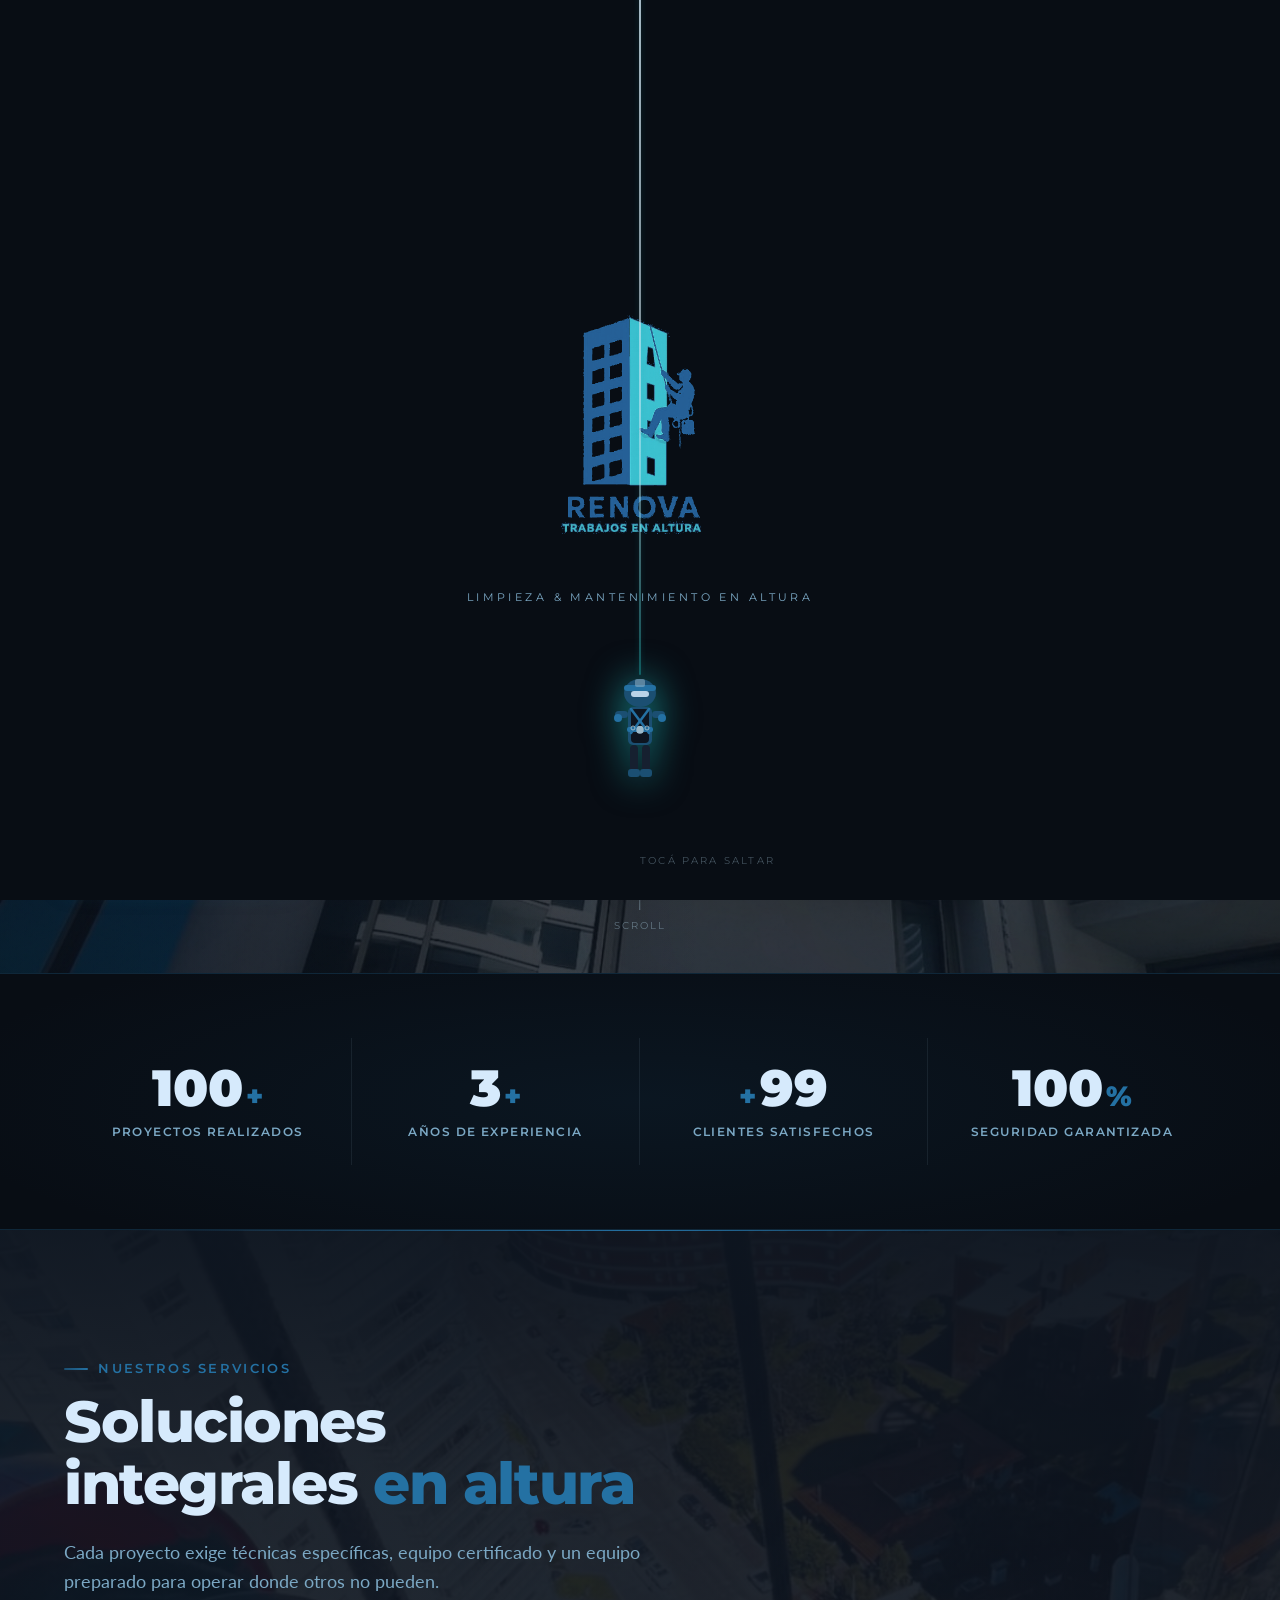
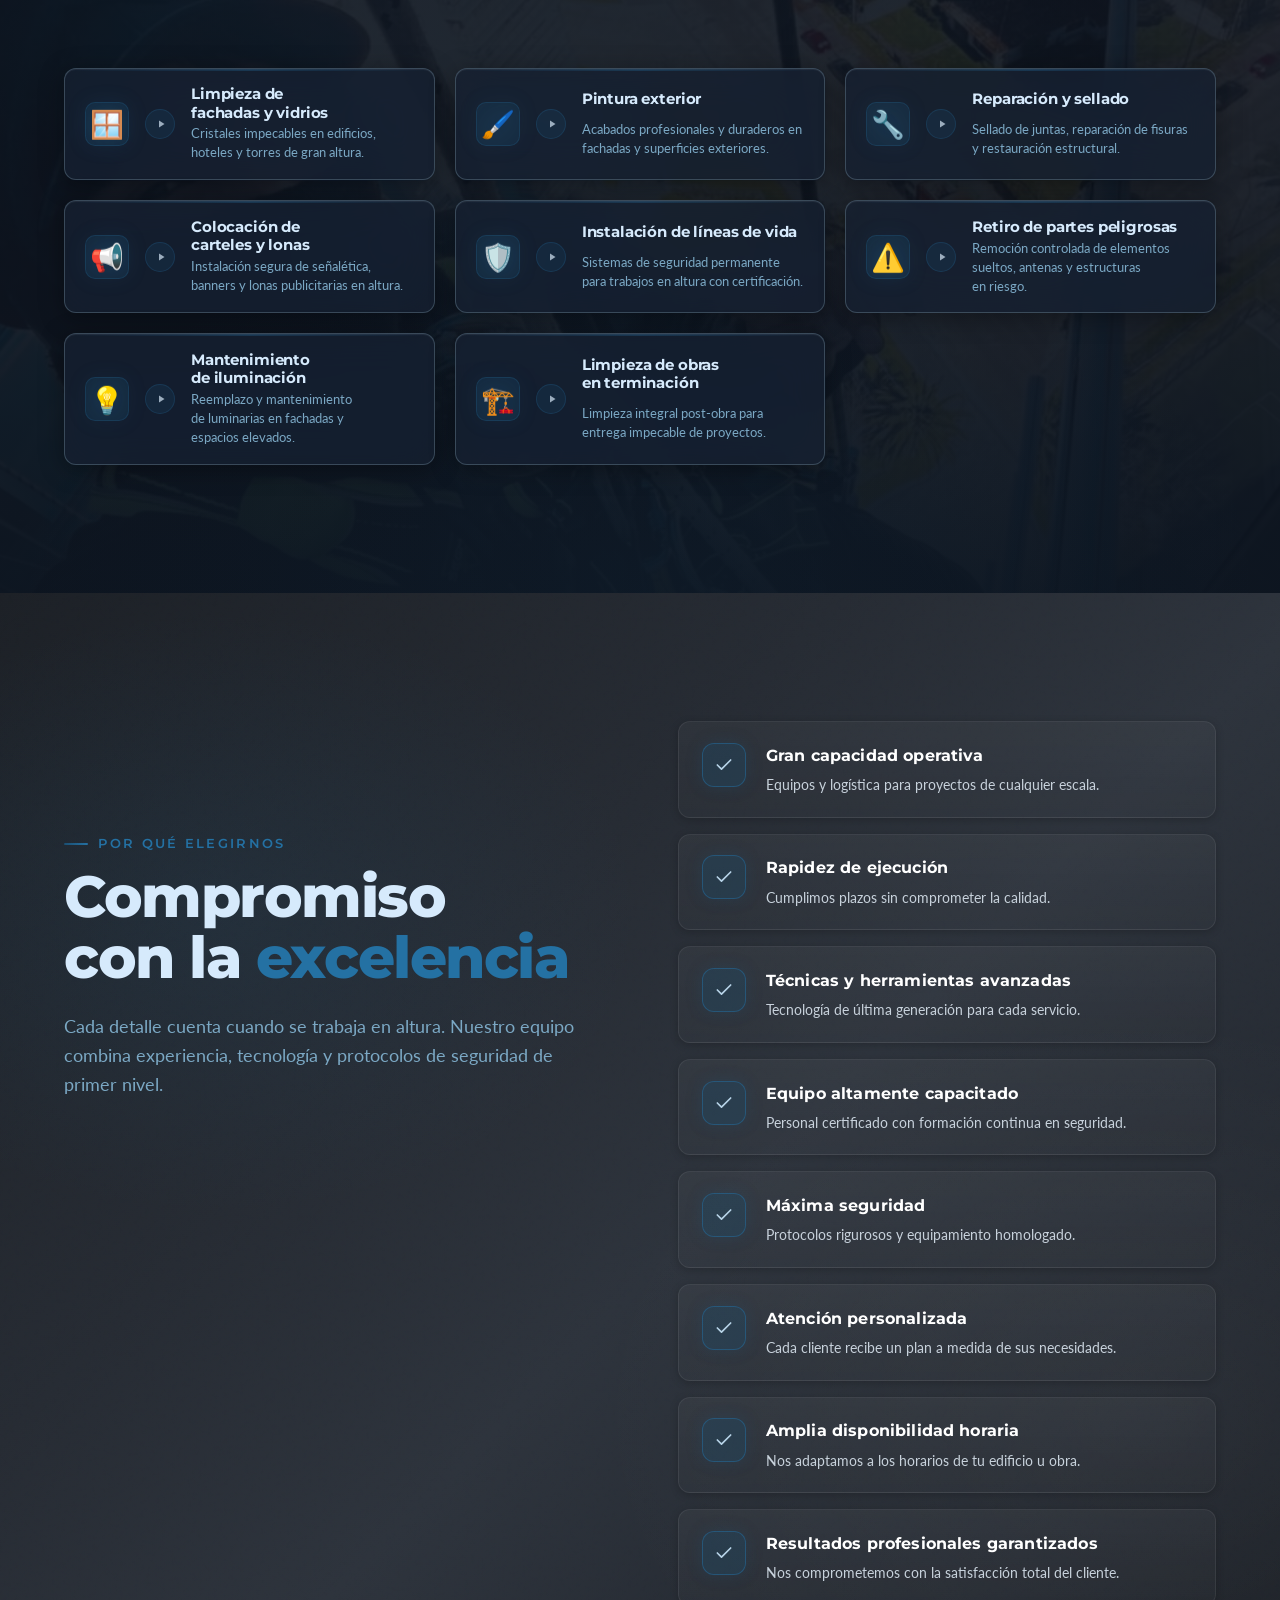
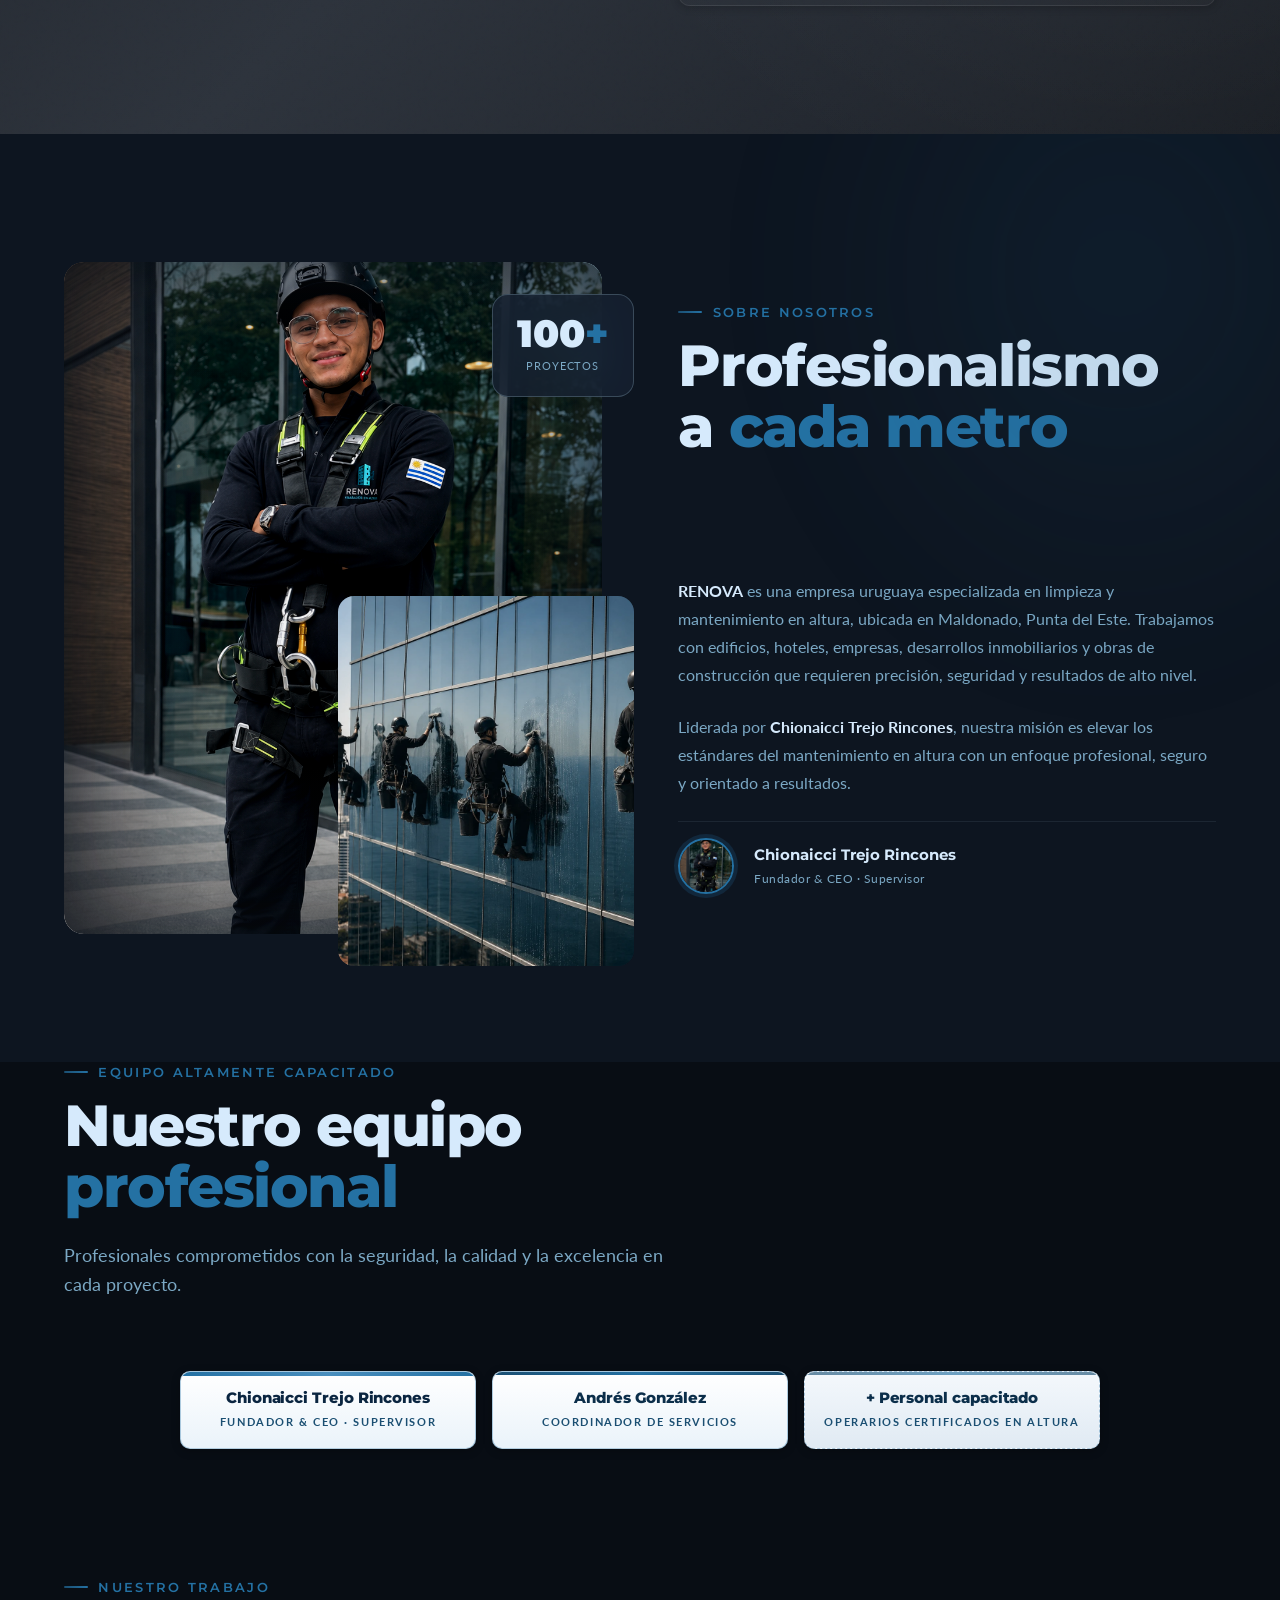
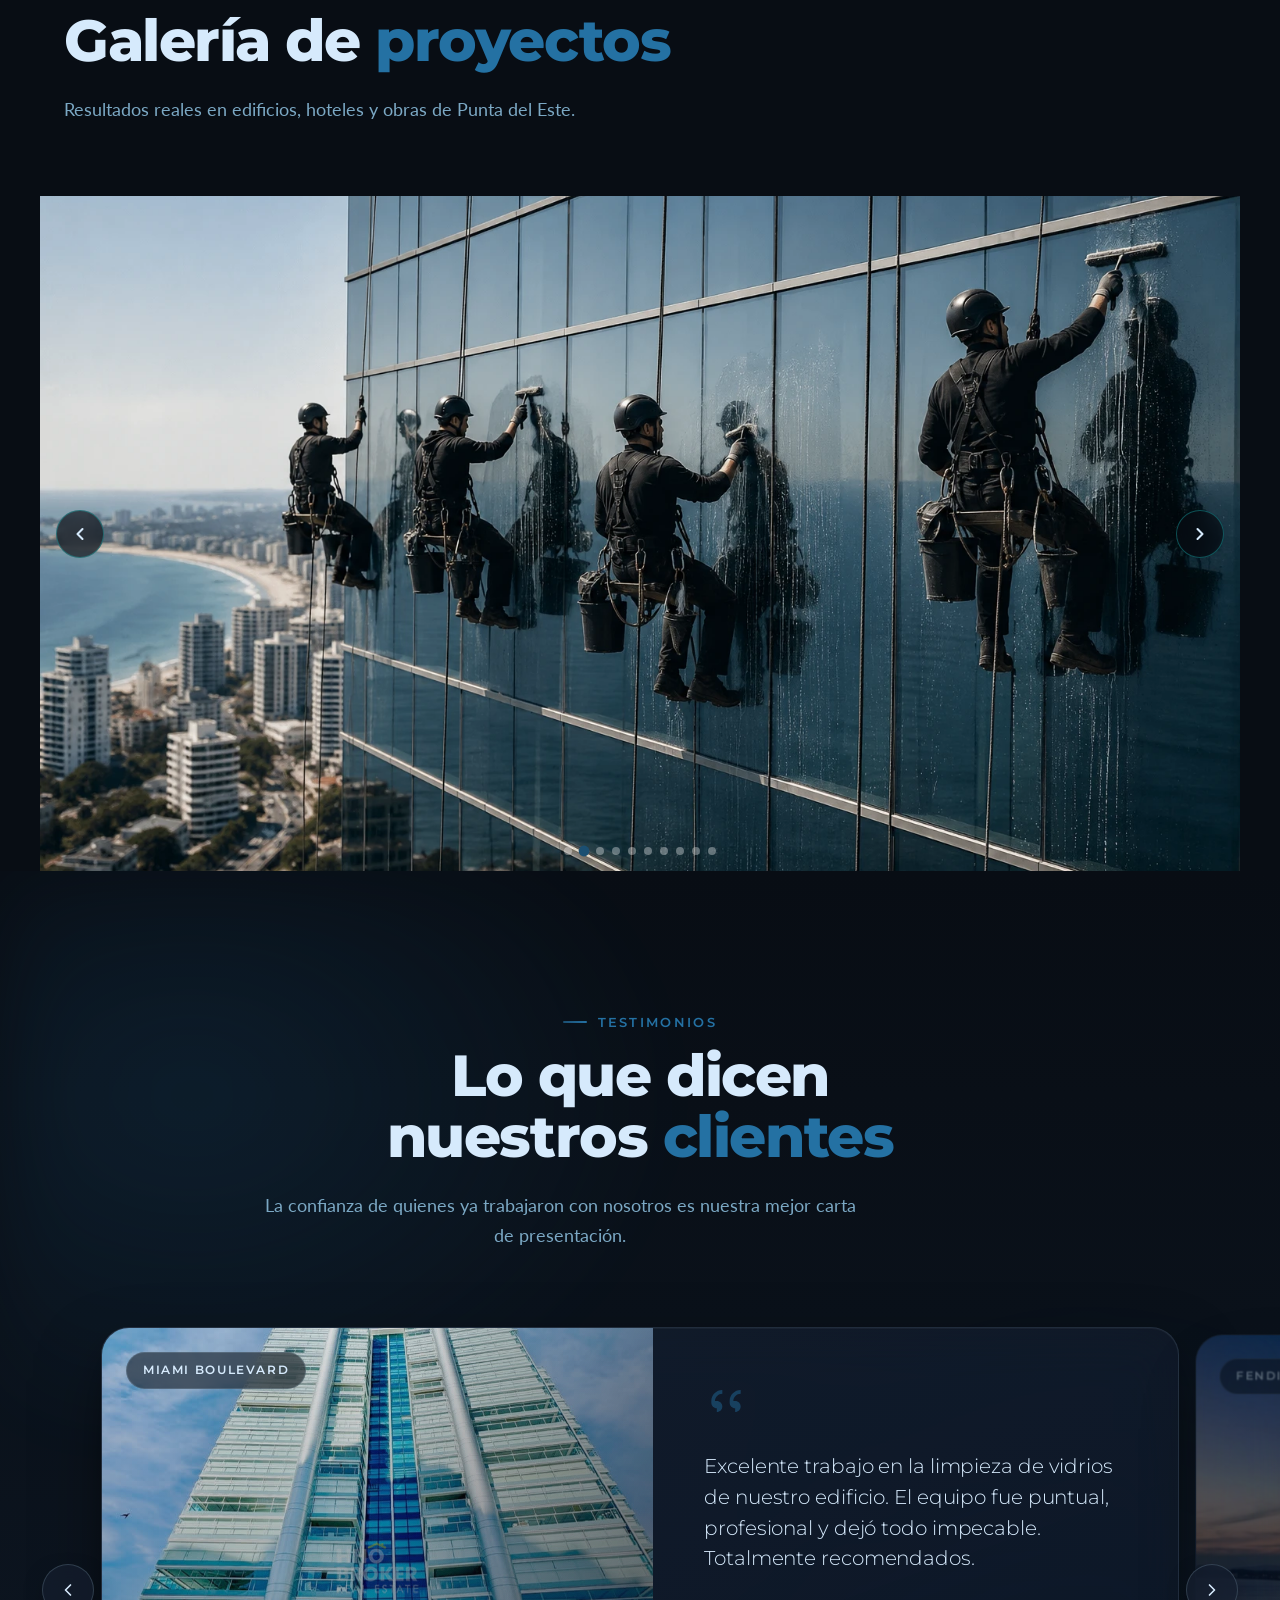
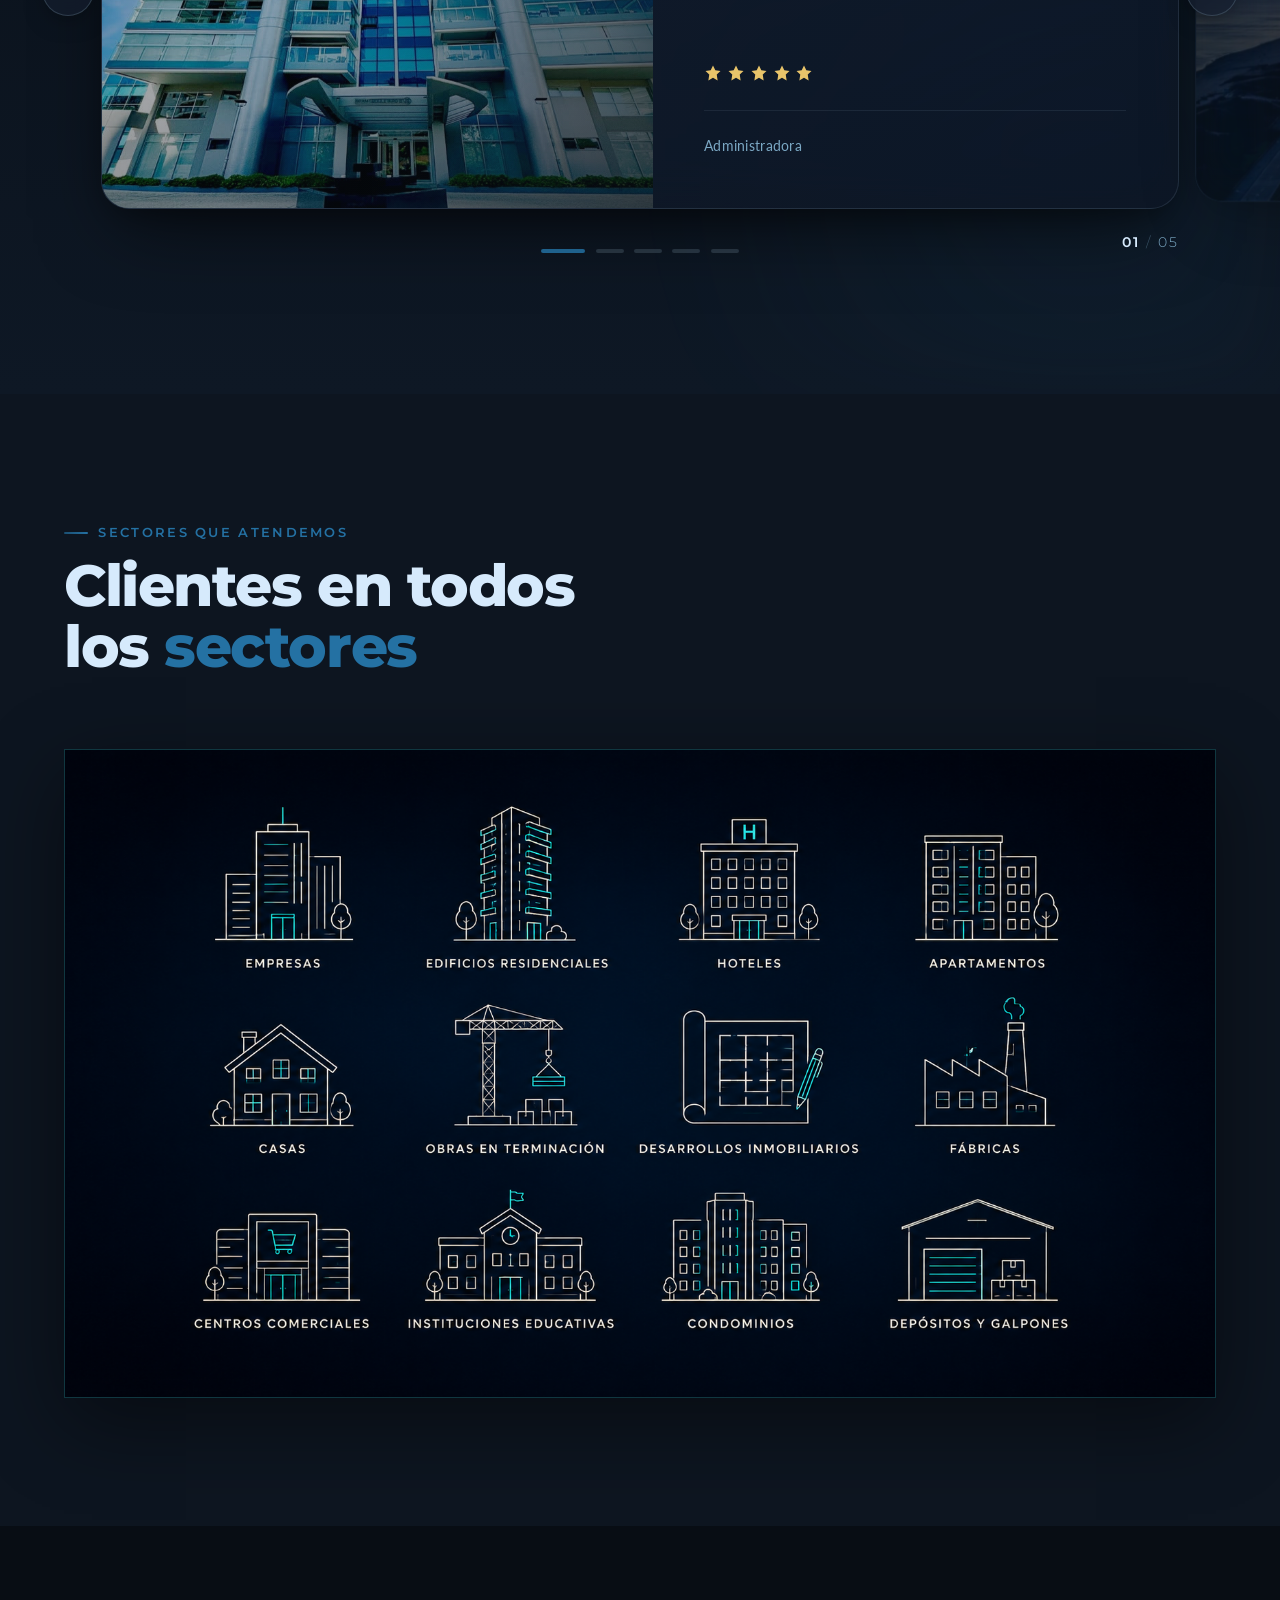
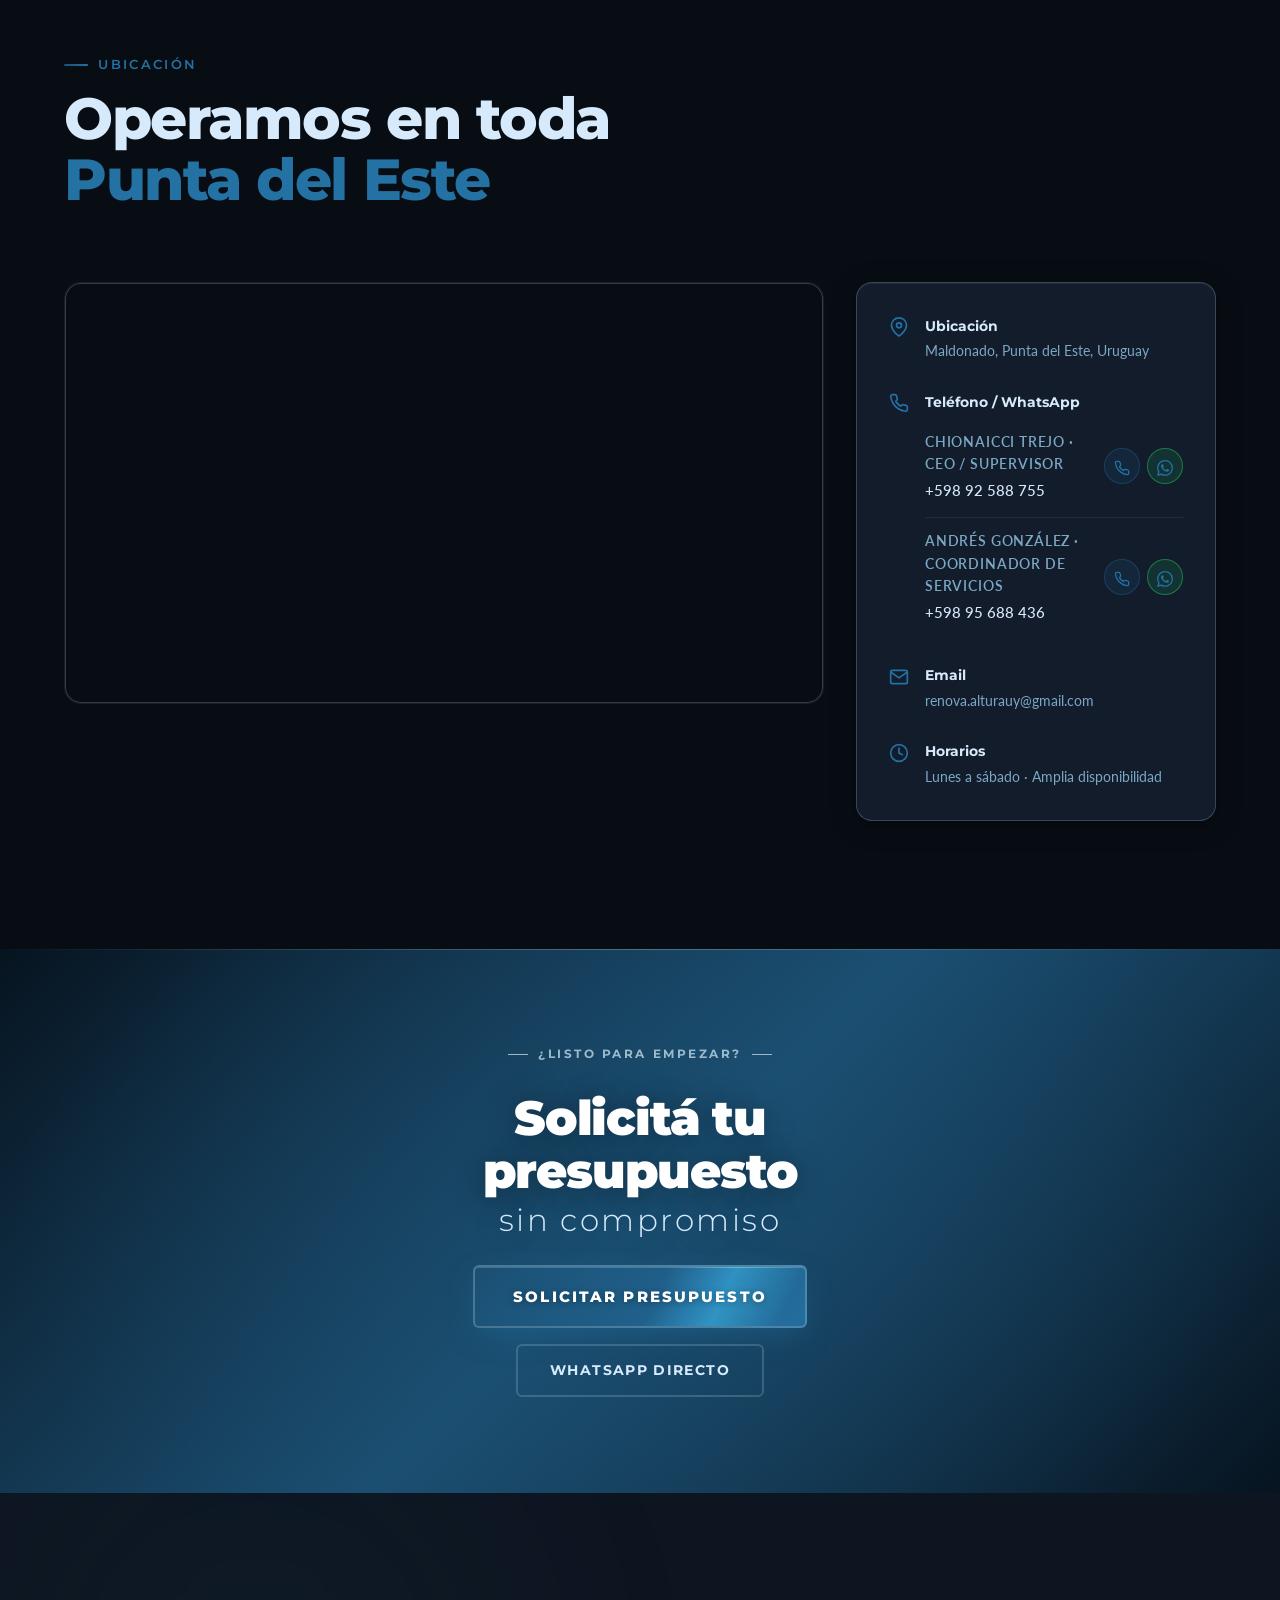
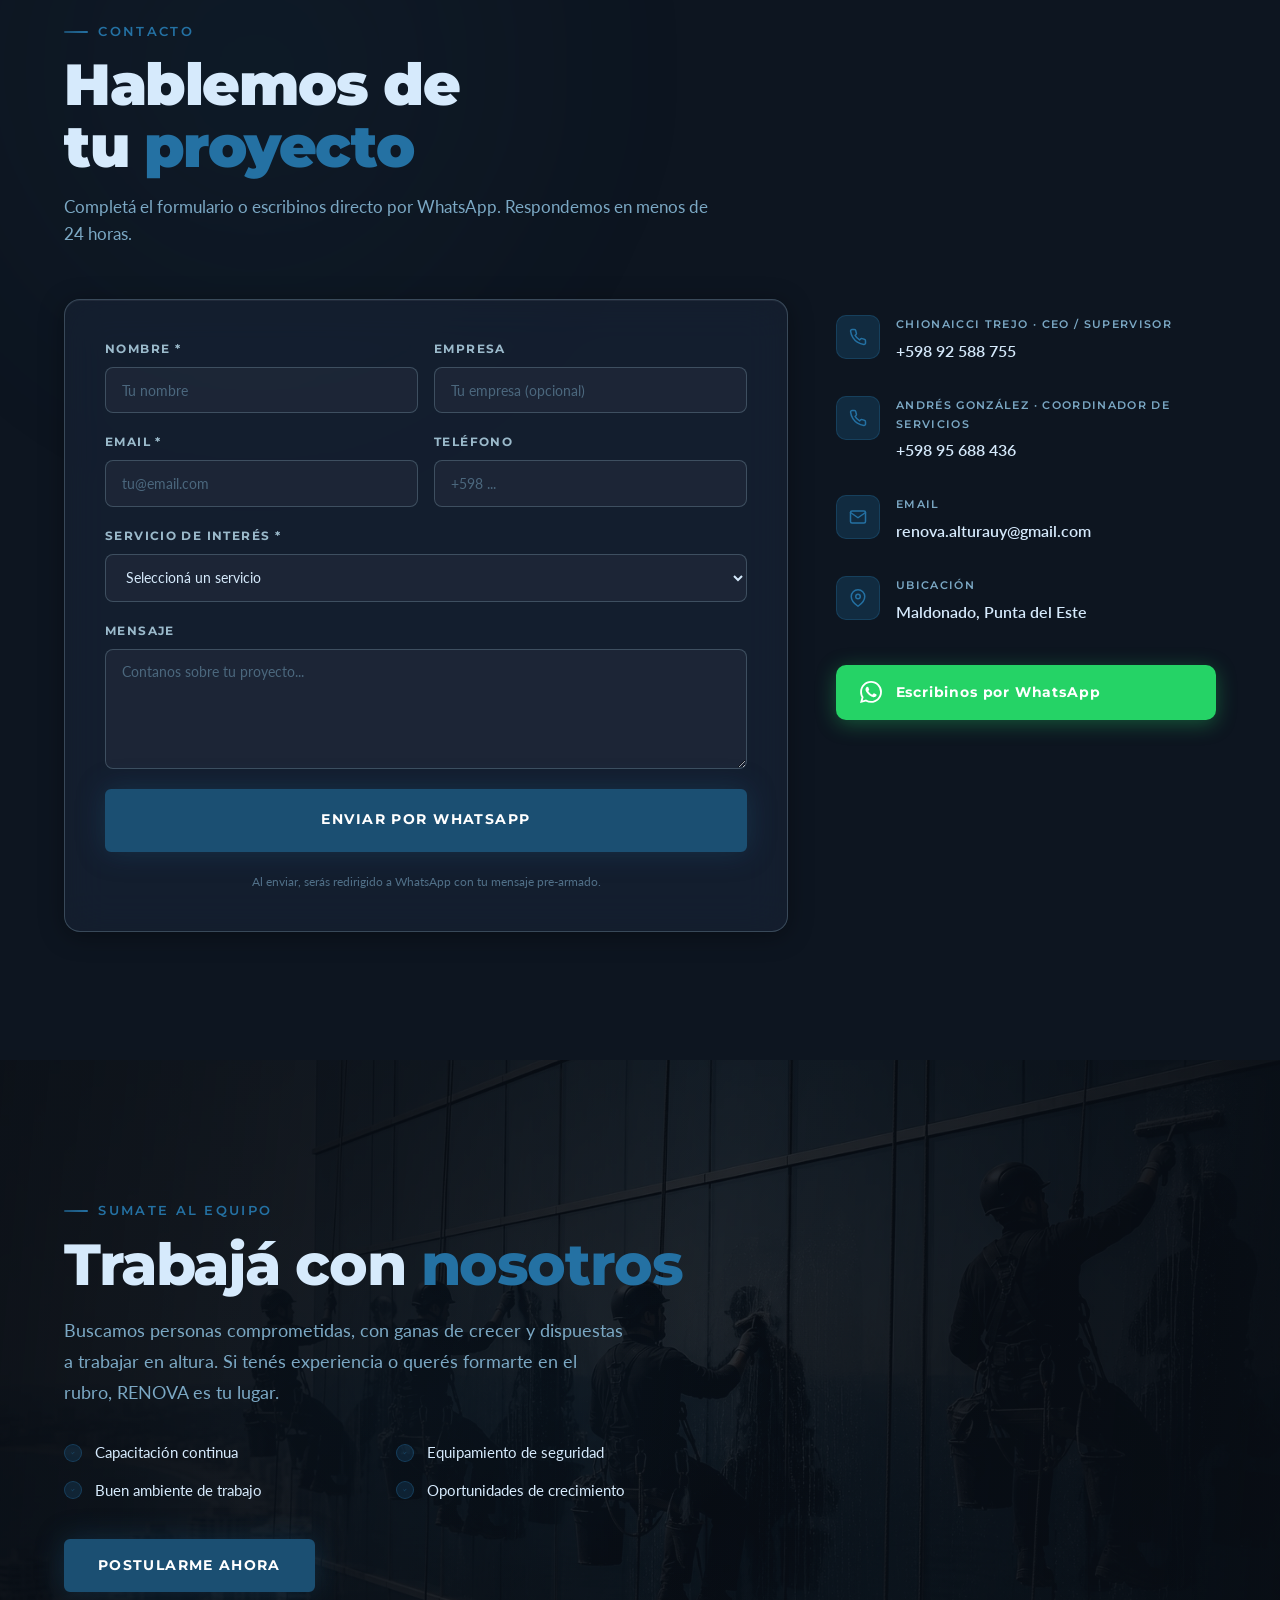
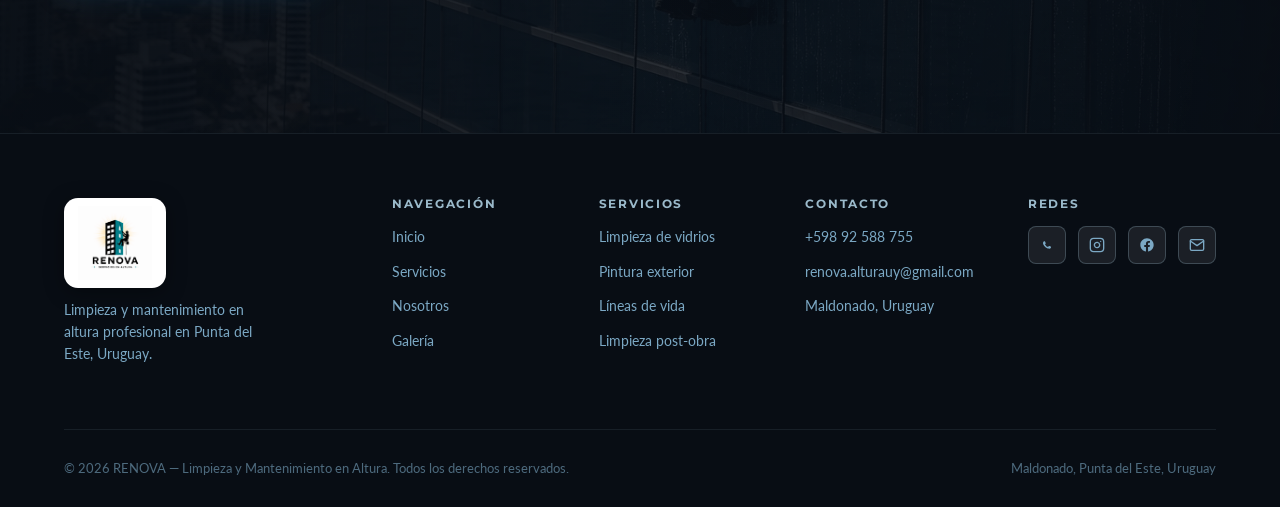
==== index.html @ 02ed4581 "feat: equipo a chips compactos con + personal capacitado - cards finas 78px (antes 280px, -72% espac" ====
<!DOCTYPE html>
<html lang="es">
<head>
  <meta charset="UTF-8">
  <meta name="viewport" content="width=device-width, initial-scale=1.0">
  <title>RENOVA — Limpieza y Mantenimiento en Altura · Punta del Este</title>
  <meta name="description" content="Servicios profesionales de limpieza y mantenimiento en altura para edificios, hoteles, empresas y obras en Punta del Este, Uruguay. Precisión donde otros no llegan.">
  <meta name="theme-color" content="#080D14">

  <!-- Fonts -->
  <link rel="preconnect" href="https://fonts.googleapis.com">
  <link rel="preconnect" href="https://fonts.gstatic.com" crossorigin>
  <link href="https://fonts.googleapis.com/css2?family=Lato:wght@300;400;700&family=Montserrat:wght@300;600;700;800;900&display=swap" rel="stylesheet">

  <!-- Styles -->
  <link rel="stylesheet" href="styles.css?v=20260521">
</head>
<body>

  <!-- ═══ SKIP LINK ═══ -->
  <a href="#servicios" class="skip-link">Ir al contenido</a>

  <!-- ═══ INTRO CINEMATICO ═══ -->
  <div id="intro" aria-hidden="true">
    <div id="intro-glass"></div>

    <div id="intro-climber">
      <div id="intro-rope"></div>
      <svg id="intro-char" viewBox="0 0 90 130" fill="none" xmlns="http://www.w3.org/2000/svg">
        <!-- Casco -->
        <ellipse cx="45" cy="18" rx="16" ry="14" fill="#1B4F72"/>
        <rect x="29" y="10" width="32" height="6" rx="3" fill="#2471A3"/>
        <rect x="40" y="4" width="10" height="8" rx="2" fill="#9BBACB" opacity=".5"/>
        <!-- Visor -->
        <rect x="36" y="16" width="18" height="6" rx="3" fill="#D6EAFC" opacity=".85"/>
        <!-- Cuerpo / arnés -->
        <rect x="33" y="32" width="24" height="38" rx="5" fill="#1B4F72"/>
        <rect x="36" y="34" width="18" height="34" rx="4" fill="#0D1520"/>
        <!-- Arnés cruces -->
        <line x1="36" y1="34" x2="54" y2="58" stroke="#2471A3" stroke-width="2.5" stroke-linecap="round"/>
        <line x1="54" y1="34" x2="36" y2="58" stroke="#2471A3" stroke-width="2.5" stroke-linecap="round"/>
        <!-- Cinturón -->
        <rect x="32" y="52" width="26" height="5" rx="2" fill="#2471A3"/>
        <rect x="42" y="51" width="6" height="7" rx="1.5" fill="#9BBACB"/>
        <!-- Brazos -->
        <rect x="20" y="36" width="13" height="7" rx="3.5" fill="#1B4F72"/>
        <rect x="57" y="36" width="13" height="7" rx="3.5" fill="#1B4F72"/>
        <!-- Piernas -->
        <rect x="35" y="70" width="8" height="28" rx="4" fill="#162030"/>
        <rect x="47" y="70" width="8" height="28" rx="4" fill="#162030"/>
        <!-- Botas -->
        <rect x="33" y="94" width="12" height="8" rx="3" fill="#1B4F72"/>
        <rect x="45" y="94" width="12" height="8" rx="3" fill="#1B4F72"/>
        <!-- Guantes -->
        <circle cx="23" cy="43" r="4" fill="#2471A3"/>
        <circle cx="67" cy="43" r="4" fill="#2471A3"/>
        <!-- Mosquetones -->
        <circle cx="45" cy="55" r="3" fill="none" stroke="#9BBACB" stroke-width="1.5"/>
        <circle cx="38" cy="53" r="2" fill="none" stroke="#9BBACB" stroke-width="1"/>
        <circle cx="52" cy="53" r="2" fill="none" stroke="#9BBACB" stroke-width="1"/>
      </svg>
    </div>

    <div id="intro-squeegee">
      <div id="intro-sq-water"></div>
      <div id="intro-sq-blade">
        <div id="intro-sq-handle"></div>
      </div>
      <div id="intro-sq-drips"></div>
    </div>

    <div id="intro-logo">
      <img src="assets/img/logo-renova-trans.png" alt="RENOVA">
      <p class="intro-tagline">Limpieza &amp; mantenimiento en altura</p>
    </div>

    <div id="intro-bubbles"></div>
    <div id="intro-skip">Tocá para saltar</div>
  </div>

  <!-- ═══ CUSTOM CURSOR ═══ -->
  <div class="cursor" aria-hidden="true">
    <div class="cursor-dot"></div>
    <div class="cursor-ring"></div>
  </div>

  <!-- ═══ WHATSAPP FLOAT ═══ -->
  <a href="https://wa.me/59892588755?text=Hola%20RENOVA%2C%20me%20gustar%C3%ADa%20solicitar%20un%20presupuesto."
     class="whatsapp-float" target="_blank" rel="noopener noreferrer" aria-label="Contactar por WhatsApp">
    <svg viewBox="0 0 24 24" fill="currentColor"><path d="M17.472 14.382c-.297-.149-1.758-.867-2.03-.967-.273-.099-.471-.148-.67.15-.197.297-.767.966-.94 1.164-.173.199-.347.223-.644.075-.297-.15-1.255-.463-2.39-1.475-.883-.788-1.48-1.761-1.653-2.059-.173-.297-.018-.458.13-.606.134-.133.298-.347.446-.52.149-.174.198-.298.298-.497.099-.198.05-.371-.025-.52-.075-.149-.669-1.612-.916-2.207-.242-.579-.487-.5-.669-.51-.173-.008-.371-.01-.57-.01-.198 0-.52.074-.792.372-.272.297-1.04 1.016-1.04 2.479 0 1.462 1.065 2.875 1.213 3.074.149.198 2.096 3.2 5.077 4.487.709.306 1.262.489 1.694.625.712.227 1.36.195 1.871.118.571-.085 1.758-.719 2.006-1.413.248-.694.248-1.289.173-1.413-.074-.124-.272-.198-.57-.347m-5.421 7.403h-.004a9.87 9.87 0 01-5.031-1.378l-.361-.214-3.741.982.998-3.648-.235-.374a9.86 9.86 0 01-1.51-5.26c.001-5.45 4.436-9.884 9.888-9.884 2.64 0 5.122 1.03 6.988 2.898a9.825 9.825 0 012.893 6.994c-.003 5.45-4.437 9.884-9.885 9.884m8.413-18.297A11.815 11.815 0 0012.05 0C5.495 0 .16 5.335.157 11.892c0 2.096.547 4.142 1.588 5.945L.057 24l6.305-1.654a11.882 11.882 0 005.683 1.448h.005c6.554 0 11.89-5.335 11.893-11.893a11.821 11.821 0 00-3.48-8.413z"/></svg>
    <span class="whatsapp-tooltip">Escribinos por WhatsApp</span>
  </a>

  <!-- ═══ HEADER / NAV ═══ -->
  <header id="header" class="nav-header">
    <nav class="nav-container" aria-label="Navegación principal">
      <a href="#" class="nav-logo nav-logo-pill" aria-label="RENOVA — Inicio">
        <span class="nav-logo-sweep"></span>
        <span class="nav-logo-text">RENOVA</span>
      </a>

      <div id="navMenu" class="nav-menu" role="menubar">
        <a href="#inicio" class="nav-link" role="menuitem">Inicio</a>
        <a href="#servicios" class="nav-link" role="menuitem">Servicios</a>
        <a href="#nosotros" class="nav-link" role="menuitem">Nosotros</a>
        <a href="#galeria" class="nav-link" role="menuitem">Galería</a>
        <a href="#ubicacion" class="nav-link" role="menuitem">Ubicación</a>
        <a href="#contacto" class="nav-link" role="menuitem">Contacto</a>
      </div>

      <a href="#contacto" class="btn btn-cta">Solicitar Presupuesto</a>

      <button id="navBurger" class="nav-burger" aria-label="Menú" aria-expanded="false" aria-controls="navMenu">
        <span></span><span></span><span></span>
      </button>
    </nav>
  </header>

  <!-- ═══ HERO ═══ -->
  <section id="inicio" class="hero">
    <video class="hero-video" autoplay muted loop playsinline poster="assets/img/galeria-1.jpg">
      <source src="assets/video/hero.mp4" type="video/mp4">
    </video>
    <div class="hero-overlay"></div>
    <div class="hero-overlay-side"></div>
    <div class="hero-grain"></div>

    <div class="hero-layout">
      <div class="hero-content">
        <div class="hero-eyebrow">
          <span class="hero-dot"></span>
          Maldonado, Punta del Este, Uruguay
        </div>
        <h1 class="hero-title">
          Limpieza y mantenimiento en&nbsp;altura.<br>
          <em>Precisión donde otros no llegan.</em>
        </h1>
        <p class="hero-sub">
          Servicios profesionales para edificios, hoteles, empresas y obras en Maldonado, Punta del Este y el interior.
        </p>
        <div class="hero-actions">
          <a href="#servicios" class="btn btn-pulse">
            <span class="btn-shine"></span>
            <span class="btn-pulse-label">Ver servicios</span>
          </a>
          <a href="https://wa.me/59892588755?text=Hola%20RENOVA%2C%20quiero%20solicitar%20un%20presupuesto." class="btn btn-ghost" target="_blank" rel="noopener noreferrer">
            Contactanos ahora
          </a>
        </div>
      </div>

      <div class="hero-logo-mark">
        <div class="hero-logo-glow"></div>
        <img class="hero-logo-mark-img" src="assets/img/logo-renova-trans.png" alt="RENOVA — Logo" width="1536" height="1024">
      </div>
    </div>

    <div class="hero-scroll-hint" aria-hidden="true">
      <div class="hero-scroll-line"></div>
      <span>Scroll</span>
    </div>
  </section>

  <!-- ═══ STATS STRIP ═══ -->
  <div class="stats-strip">
    <div class="section-container">
      <div class="stats-grid">
        <div class="stat-item reveal">
          <div class="stat-num-wrap">
            <span class="stat-num" data-count-to="100">0</span>
            <span class="stat-suffix">+</span>
          </div>
          <span class="stat-label">Proyectos realizados</span>
        </div>
        <div class="stat-item reveal">
          <div class="stat-num-wrap">
            <span class="stat-num" data-count-to="3">0</span>
            <span class="stat-suffix">+</span>
          </div>
          <span class="stat-label">Años de experiencia</span>
        </div>
        <div class="stat-item reveal">
          <div class="stat-num-wrap">
            <span class="stat-suffix">+</span>
            <span class="stat-num" data-count-to="99">0</span>
          </div>
          <span class="stat-label">Clientes satisfechos</span>
        </div>
        <div class="stat-item reveal">
          <div class="stat-num-wrap">
            <span class="stat-num" data-count-to="100">0</span>
            <span class="stat-suffix">%</span>
          </div>
          <span class="stat-label">Seguridad garantizada</span>
        </div>
      </div>
    </div>
  </div>

  <!-- ═══ SERVICIOS ═══ -->
  <section id="servicios" class="services section">
    <div class="services-bg">
      <img src="assets/img/galeria-7.jpg" alt="" loading="lazy">
      <div class="services-bg-overlay"></div>
    </div>

    <div class="section-container">
      <div class="section-header reveal">
        <p class="section-eyebrow">Nuestros servicios</p>
        <h2 class="section-title">Soluciones integrales <em>en altura</em></h2>
        <p class="section-sub">Cada proyecto exige técnicas específicas, equipo certificado y un equipo preparado para operar donde otros no pueden.</p>
      </div>

      <div class="services-grid">

        <!-- 1. Limpieza de fachadas y vidrios -->
        <div class="service-card glass-card reveal" tabindex="0" role="button"
             data-video="assets/video/services/limpieza-vidrios.mp4"
             data-service="Limpieza de fachadas y vidrios">
          <div class="service-icon">🪟</div>
          <h3 class="service-title">Limpieza de fachadas y vidrios</h3>
          <div class="service-play" aria-label="Ver video">
            <svg viewBox="0 0 24 24" fill="currentColor"><polygon points="8,5 19,12 8,19"/></svg>
          </div>
          <p class="service-desc">Cristales impecables en edificios, hoteles y torres de gran altura.</p>
        </div>

        <!-- 2. Pintura exterior -->
        <div class="service-card glass-card reveal" tabindex="0" role="button"
             data-video="assets/video/services/pintura.mp4"
             data-service="Pintura exterior">
          <div class="service-icon">🖌️</div>
          <h3 class="service-title">Pintura exterior</h3>
          <div class="service-play" aria-label="Ver video">
            <svg viewBox="0 0 24 24" fill="currentColor"><polygon points="8,5 19,12 8,19"/></svg>
          </div>
          <p class="service-desc">Acabados profesionales y duraderos en fachadas y superficies exteriores.</p>
        </div>

        <!-- 3. Reparación y sellado -->
        <div class="service-card glass-card reveal" tabindex="0" role="button"
             data-video="assets/video/services/reparacion.mp4"
             data-service="Reparación y sellado">
          <div class="service-icon">🔧</div>
          <h3 class="service-title">Reparación y sellado</h3>
          <div class="service-play" aria-label="Ver video">
            <svg viewBox="0 0 24 24" fill="currentColor"><polygon points="8,5 19,12 8,19"/></svg>
          </div>
          <p class="service-desc">Sellado de juntas, reparación de fisuras y restauración estructural.</p>
        </div>

        <!-- 4. Colocación de carteles y lonas -->
        <div class="service-card glass-card reveal" tabindex="0" role="button"
             data-video="assets/video/services/carteles.mp4"
             data-service="Colocación de carteles y lonas">
          <div class="service-icon">📢</div>
          <h3 class="service-title">Colocación de carteles y lonas</h3>
          <div class="service-play" aria-label="Ver video">
            <svg viewBox="0 0 24 24" fill="currentColor"><polygon points="8,5 19,12 8,19"/></svg>
          </div>
          <p class="service-desc">Instalación segura de señalética, banners y lonas publicitarias en altura.</p>
        </div>

        <!-- 5. Instalación de líneas de vida -->
        <div class="service-card glass-card reveal" tabindex="0" role="button"
             data-video="assets/video/services/lineas-vida.mp4"
             data-service="Instalación de líneas de vida">
          <div class="service-icon">🛡️</div>
          <h3 class="service-title">Instalación de líneas de vida</h3>
          <div class="service-play" aria-label="Ver video">
            <svg viewBox="0 0 24 24" fill="currentColor"><polygon points="8,5 19,12 8,19"/></svg>
          </div>
          <p class="service-desc">Sistemas de seguridad permanente para trabajos en altura con certificación.</p>
        </div>

        <!-- 6. Retiro de partes peligrosas -->
        <div class="service-card glass-card reveal" tabindex="0" role="button"
             data-video="assets/video/services/retiro.mp4"
             data-service="Retiro de partes peligrosas">
          <div class="service-icon">⚠️</div>
          <h3 class="service-title">Retiro de partes peligrosas</h3>
          <div class="service-play" aria-label="Ver video">
            <svg viewBox="0 0 24 24" fill="currentColor"><polygon points="8,5 19,12 8,19"/></svg>
          </div>
          <p class="service-desc">Remoción controlada de elementos sueltos, antenas y estructuras en riesgo.</p>
        </div>

        <!-- 7. Mantenimiento de iluminación -->
        <div class="service-card glass-card reveal" tabindex="0" role="button"
             data-video="assets/video/services/iluminacion.mp4"
             data-service="Mantenimiento de iluminación">
          <div class="service-icon">💡</div>
          <h3 class="service-title">Mantenimiento de iluminación</h3>
          <div class="service-play" aria-label="Ver video">
            <svg viewBox="0 0 24 24" fill="currentColor"><polygon points="8,5 19,12 8,19"/></svg>
          </div>
          <p class="service-desc">Reemplazo y mantenimiento de luminarias en fachadas y espacios elevados.</p>
        </div>

        <!-- 8. Limpieza de obras en terminación -->
        <div class="service-card glass-card reveal" tabindex="0" role="button"
             data-video="assets/video/services/obras.mp4"
             data-service="Limpieza de obras en terminación">
          <div class="service-icon">🏗️</div>
          <h3 class="service-title">Limpieza de obras en terminación</h3>
          <div class="service-play" aria-label="Ver video">
            <svg viewBox="0 0 24 24" fill="currentColor"><polygon points="8,5 19,12 8,19"/></svg>
          </div>
          <p class="service-desc">Limpieza integral post-obra para entrega impecable de proyectos.</p>
        </div>

      </div>
    </div>
  </section>

  <!-- ═══ SERVICE VIDEO MODAL ═══ -->
  <div class="service-modal" data-service-modal role="dialog" aria-modal="true" aria-label="Video del servicio" aria-hidden="true">
    <div class="service-modal-backdrop" data-modal-close></div>
    <div class="service-modal-frame">
      <button class="service-modal-close" data-modal-close aria-label="Cerrar">
        <svg viewBox="0 0 24 24" fill="none" stroke="currentColor" stroke-width="2" stroke-linecap="round"><line x1="18" y1="6" x2="6" y2="18"/><line x1="6" y1="6" x2="18" y2="18"/></svg>
      </button>
      <div class="service-modal-video-wrap">
        <video class="service-modal-video" data-modal-video muted playsinline></video>
        <div class="service-modal-loader" data-modal-loader>
          <div class="service-modal-spinner"></div>
        </div>
      </div>
      <div class="service-modal-info">
        <p class="service-modal-eyebrow">Servicio RENOVA</p>
        <h3 class="service-modal-title" data-modal-title></h3>
      </div>
    </div>
  </div>

  <!-- ═══ POR QUÉ ELEGIRNOS ═══ -->
  <section id="porque" class="features section">
    <div class="section-container">
      <div class="features-inner">
        <div class="features-text">
          <div class="section-header reveal">
            <p class="section-eyebrow">Por qué elegirnos</p>
            <h2 class="section-title">Compromiso con la <em>excelencia</em></h2>
            <p class="section-sub">Cada detalle cuenta cuando se trabaja en altura. Nuestro equipo combina experiencia, tecnología y protocolos de seguridad de primer nivel.</p>
          </div>
        </div>

        <div class="features-grid">
          <div class="feature-item reveal">
            <div class="feature-icon-wrap">
              <svg viewBox="0 0 24 24" fill="none" stroke="currentColor" stroke-width="2" stroke-linecap="round" stroke-linejoin="round"><polyline points="20 6 9 17 4 12"/></svg>
            </div>
            <div class="feature-text">
              <strong>Gran capacidad operativa</strong>
              <span>Equipos y logística para proyectos de cualquier escala.</span>
            </div>
          </div>

          <div class="feature-item reveal">
            <div class="feature-icon-wrap">
              <svg viewBox="0 0 24 24" fill="none" stroke="currentColor" stroke-width="2" stroke-linecap="round" stroke-linejoin="round"><polyline points="20 6 9 17 4 12"/></svg>
            </div>
            <div class="feature-text">
              <strong>Rapidez de ejecución</strong>
              <span>Cumplimos plazos sin comprometer la calidad.</span>
            </div>
          </div>

          <div class="feature-item reveal">
            <div class="feature-icon-wrap">
              <svg viewBox="0 0 24 24" fill="none" stroke="currentColor" stroke-width="2" stroke-linecap="round" stroke-linejoin="round"><polyline points="20 6 9 17 4 12"/></svg>
            </div>
            <div class="feature-text">
              <strong>Técnicas y herramientas avanzadas</strong>
              <span>Tecnología de última generación para cada servicio.</span>
            </div>
          </div>

          <div class="feature-item reveal">
            <div class="feature-icon-wrap">
              <svg viewBox="0 0 24 24" fill="none" stroke="currentColor" stroke-width="2" stroke-linecap="round" stroke-linejoin="round"><polyline points="20 6 9 17 4 12"/></svg>
            </div>
            <div class="feature-text">
              <strong>Equipo altamente capacitado</strong>
              <span>Personal certificado con formación continua en seguridad.</span>
            </div>
          </div>

          <div class="feature-item reveal">
            <div class="feature-icon-wrap">
              <svg viewBox="0 0 24 24" fill="none" stroke="currentColor" stroke-width="2" stroke-linecap="round" stroke-linejoin="round"><polyline points="20 6 9 17 4 12"/></svg>
            </div>
            <div class="feature-text">
              <strong>Máxima seguridad</strong>
              <span>Protocolos rigurosos y equipamiento homologado.</span>
            </div>
          </div>

          <div class="feature-item reveal">
            <div class="feature-icon-wrap">
              <svg viewBox="0 0 24 24" fill="none" stroke="currentColor" stroke-width="2" stroke-linecap="round" stroke-linejoin="round"><polyline points="20 6 9 17 4 12"/></svg>
            </div>
            <div class="feature-text">
              <strong>Atención personalizada</strong>
              <span>Cada cliente recibe un plan a medida de sus necesidades.</span>
            </div>
          </div>

          <div class="feature-item reveal">
            <div class="feature-icon-wrap">
              <svg viewBox="0 0 24 24" fill="none" stroke="currentColor" stroke-width="2" stroke-linecap="round" stroke-linejoin="round"><polyline points="20 6 9 17 4 12"/></svg>
            </div>
            <div class="feature-text">
              <strong>Amplia disponibilidad horaria</strong>
              <span>Nos adaptamos a los horarios de tu edificio u obra.</span>
            </div>
          </div>

          <div class="feature-item reveal">
            <div class="feature-icon-wrap">
              <svg viewBox="0 0 24 24" fill="none" stroke="currentColor" stroke-width="2" stroke-linecap="round" stroke-linejoin="round"><polyline points="20 6 9 17 4 12"/></svg>
            </div>
            <div class="feature-text">
              <strong>Resultados profesionales garantizados</strong>
              <span>Nos comprometemos con la satisfacción total del cliente.</span>
            </div>
          </div>
        </div>
      </div>
    </div>
  </section>

  <!-- ═══ SOBRE NOSOTROS ═══ -->
  <section id="nosotros" class="about section">
    <div class="section-container">
      <div class="about-inner">
        <div class="about-images reveal">
          <div class="about-img-main">
            <img src="assets/img/ceo-traje.jpg" alt="Chionaicci Trejo Rincones — Fundador y CEO de RENOVA" loading="lazy">
          </div>
          <div class="about-img-accent glass-card">
            <img src="assets/img/galeria-2.jpg" alt="Equipo profesional RENOVA en acción" loading="lazy">
          </div>
          <div class="about-stat glass-card">
            <span class="about-stat-num"><span data-count-to="100">0</span><em>+</em></span>
            <span class="about-stat-label">Proyectos</span>
          </div>
        </div>

        <div class="about-content reveal">
          <div class="section-header">
            <p class="section-eyebrow">Sobre nosotros</p>
            <h2 class="section-title">Profesionalismo a <em>cada metro</em></h2>
          </div>

          <p class="about-text">
            <strong>RENOVA</strong> es una empresa uruguaya especializada en limpieza y mantenimiento en altura, ubicada en Maldonado, Punta del Este. Trabajamos con edificios, hoteles, empresas, desarrollos inmobiliarios y obras de construcción que requieren precisión, seguridad y resultados de alto nivel.
          </p>
          <p class="about-text">
            Liderada por <strong>Chionaicci Trejo Rincones</strong>, nuestra misión es elevar los estándares del mantenimiento en altura con un enfoque profesional, seguro y orientado a resultados.
          </p>

          <div class="about-ceo">
            <div class="about-ceo-avatar-img">
              <img src="assets/img/ceo-traje.jpg" alt="Chionaicci Trejo Rincones — CEO" loading="lazy">
            </div>
            <div class="about-ceo-info">
              <strong>Chionaicci Trejo Rincones</strong>
              <span>Fundador &amp; CEO · Supervisor</span>
            </div>
          </div>
        </div>
      </div>
    </div>
  </section>

  <!-- ═══ EQUIPO ═══ -->
  <section id="equipo" class="team section">
    <div class="section-container">
      <div class="section-header reveal">
        <p class="section-eyebrow">Equipo altamente capacitado</p>
        <h2 class="section-title">Nuestro equipo <em>profesional</em></h2>
        <p class="section-sub">Profesionales comprometidos con la seguridad, la calidad y la excelencia en cada proyecto.</p>
      </div>

      <!-- Equipo estático — chips compactos con nombre y rol -->
      <div class="team-static team-static--chips reveal">
        <!-- CEO -->
        <div class="team-chip team-chip--lead">
          <strong class="team-chip-name">Chionaicci Trejo Rincones</strong>
          <span class="team-chip-role">Fundador &amp; CEO · Supervisor</span>
        </div>
        <!-- Coordinador -->
        <div class="team-chip">
          <strong class="team-chip-name">Andrés González</strong>
          <span class="team-chip-role">Coordinador de Servicios</span>
        </div>
        <!-- Equipo capacitado -->
        <div class="team-chip team-chip--more">
          <strong class="team-chip-name">+ Personal capacitado</strong>
          <span class="team-chip-role">Operarios certificados en altura</span>
        </div>
      </div>
    </div>
  </section>

  <!-- ═══ GALERÍA ═══ -->
  <section id="galeria" class="gallery section">
    <div class="section-container">
      <div class="section-header reveal">
        <p class="section-eyebrow">Nuestro trabajo</p>
        <h2 class="section-title">Galería de <em>proyectos</em></h2>
        <p class="section-sub">Resultados reales en edificios, hoteles y obras de Punta del Este.</p>
      </div>
    </div>

    <div class="gallery-carousel" data-gallery-carousel>
      <button class="gal-arrow gal-arrow--prev" data-gal-prev aria-label="Imagen anterior">
        <svg viewBox="0 0 24 24" fill="none" stroke="currentColor" stroke-width="2.5" stroke-linecap="round" stroke-linejoin="round"><polyline points="15 18 9 12 15 6"/></svg>
      </button>
      <button class="gal-arrow gal-arrow--next" data-gal-next aria-label="Siguiente imagen">
        <svg viewBox="0 0 24 24" fill="none" stroke="currentColor" stroke-width="2.5" stroke-linecap="round" stroke-linejoin="round"><polyline points="9 18 15 12 9 6"/></svg>
      </button>

      <div class="gal-track" data-gal-track>
        <div class="gal-slide" data-gal-slide>
          <img src="assets/img/galeria-1.jpg" alt="Limpieza de fachada" loading="lazy">
          <div class="gallery-overlay"><span>Limpieza de fachada</span></div>
        </div>
        <div class="gal-slide" data-gal-slide>
          <img src="assets/img/galeria-2.jpg" alt="Equipo profesional" loading="lazy">
          <div class="gallery-overlay"><span>Equipo profesional</span></div>
        </div>
        <div class="gal-slide" data-gal-slide>
          <img src="assets/img/galeria-3.jpg" alt="Seguridad garantizada" loading="lazy">
          <div class="gallery-overlay"><span>Seguridad garantizada</span></div>
        </div>
        <div class="gal-slide" data-gal-slide>
          <img src="assets/img/galeria-4.jpg" alt="Pintura exterior" loading="lazy">
          <div class="gallery-overlay"><span>Pintura exterior</span></div>
        </div>
        <div class="gal-slide" data-gal-slide>
          <img src="assets/img/galeria-5.jpg" alt="Vidrios impecables" loading="lazy">
          <div class="gallery-overlay"><span>Vidrios impecables</span></div>
        </div>
        <div class="gal-slide" data-gal-slide>
          <img src="assets/img/galeria-6.jpg" alt="Limpieza post-obra" loading="lazy">
          <div class="gallery-overlay"><span>Limpieza post-obra</span></div>
        </div>
        <div class="gal-slide" data-gal-slide>
          <img src="assets/img/galeria-7.jpg" alt="Trabajos en torre" loading="lazy">
          <div class="gallery-overlay"><span>Trabajos en torre</span></div>
        </div>
        <div class="gal-slide" data-gal-slide>
          <img src="assets/img/galeria-8.jpg" alt="Instalación en altura" loading="lazy">
          <div class="gallery-overlay"><span>Instalación en altura</span></div>
        </div>
        <div class="gal-slide" data-gal-slide>
          <img src="assets/img/galeria-11.jpg" alt="Precisión en altura" loading="lazy">
          <div class="gallery-overlay"><span>Precisión en altura</span></div>
        </div>
        <div class="gal-slide" data-gal-slide>
          <img src="assets/img/galeria-12.jpg" alt="Equipo RENOVA" loading="lazy">
          <div class="gallery-overlay"><span>Equipo RENOVA</span></div>
        </div>
      </div>

      <div class="gal-dots" data-gal-dots></div>
    </div>
  </section>

  <!-- ═══ TESTIMONIOS ═══ -->
  <section class="testimonials section">
    <div class="testimonials-bg"></div>
    <div class="section-container">
      <div class="section-header reveal">
        <p class="section-eyebrow">Testimonios</p>
        <h2 class="section-title">Lo que dicen nuestros <em>clientes</em></h2>
        <p class="section-sub">La confianza de quienes ya trabajaron con nosotros es nuestra mejor carta de presentación.</p>
      </div>
    </div>

    <div class="testimonials-stage" data-testimonials>
      <!-- Arrows -->
      <button class="t-arrow t-arrow--prev" data-prev aria-label="Testimonio anterior">
        <svg viewBox="0 0 24 24" fill="none" stroke="currentColor" stroke-width="2" stroke-linecap="round" stroke-linejoin="round"><polyline points="15 18 9 12 15 6"/></svg>
      </button>
      <button class="t-arrow t-arrow--next" data-next aria-label="Siguiente testimonio">
        <svg viewBox="0 0 24 24" fill="none" stroke="currentColor" stroke-width="2" stroke-linecap="round" stroke-linejoin="round"><polyline points="9 18 15 12 9 6"/></svg>
      </button>

      <!-- Track -->
      <div class="testimonials-track" data-track>
        <!-- Slide 1 — Miami Boulevard -->
        <div class="t-card" data-slide aria-hidden="false">
          <div class="t-card-media">
            <img src="assets/img/testimonio-miami.jpg" alt="Miami Boulevard — Punta del Este" loading="lazy">
            <div class="t-card-media-overlay"></div>
            <div class="t-card-meta-floating">
              <span class="t-card-tag">Miami Boulevard</span>
            </div>
          </div>
          <div class="t-card-body">
            <svg class="t-quote-icon" viewBox="0 0 48 48" fill="currentColor"><path d="M14 32c-3.3 0-6-2.7-6-6v-2c0-6.6 5.4-12 12-12v4c-4.4 0-8 3.6-8 8h2c3.3 0 6 2.7 6 6s-2.7 6-6 6zm20 0c-3.3 0-6-2.7-6-6v-2c0-6.6 5.4-12 12-12v4c-4.4 0-8 3.6-8 8h2c3.3 0 6 2.7 6 6s-2.7 6-6 6z"/></svg>
            <blockquote class="t-card-quote">Excelente trabajo en la limpieza de vidrios de nuestro edificio. El equipo fue puntual, profesional y dejó todo impecable. Totalmente recomendados.</blockquote>
            <div class="t-card-rating">
              <svg viewBox="0 0 24 24" fill="currentColor"><path d="M12 2l3.09 6.26L22 9.27l-5 4.87L18.18 22 12 18.27 5.82 22 7 14.14l-5-4.87 6.91-1.01z"/></svg>
              <svg viewBox="0 0 24 24" fill="currentColor"><path d="M12 2l3.09 6.26L22 9.27l-5 4.87L18.18 22 12 18.27 5.82 22 7 14.14l-5-4.87 6.91-1.01z"/></svg>
              <svg viewBox="0 0 24 24" fill="currentColor"><path d="M12 2l3.09 6.26L22 9.27l-5 4.87L18.18 22 12 18.27 5.82 22 7 14.14l-5-4.87 6.91-1.01z"/></svg>
              <svg viewBox="0 0 24 24" fill="currentColor"><path d="M12 2l3.09 6.26L22 9.27l-5 4.87L18.18 22 12 18.27 5.82 22 7 14.14l-5-4.87 6.91-1.01z"/></svg>
              <svg viewBox="0 0 24 24" fill="currentColor"><path d="M12 2l3.09 6.26L22 9.27l-5 4.87L18.18 22 12 18.27 5.82 22 7 14.14l-5-4.87 6.91-1.01z"/></svg>
            </div>
            <div class="t-card-author">
              <div class="t-card-author-text">
                <span class="t-card-author-role">Administradora</span>
              </div>
            </div>
          </div>
        </div>

        <!-- Slide 2 — Fendi Chateau -->
        <div class="t-card" data-slide aria-hidden="true">
          <div class="t-card-media">
            <img src="assets/img/testimonio-fendi.jpg" alt="Fendi Chateau — Punta del Este" loading="lazy">
            <div class="t-card-media-overlay"></div>
            <div class="t-card-meta-floating">
              <span class="t-card-tag">Fendi Chateau</span>
            </div>
          </div>
          <div class="t-card-body">
            <svg class="t-quote-icon" viewBox="0 0 48 48" fill="currentColor"><path d="M14 32c-3.3 0-6-2.7-6-6v-2c0-6.6 5.4-12 12-12v4c-4.4 0-8 3.6-8 8h2c3.3 0 6 2.7 6 6s-2.7 6-6 6zm20 0c-3.3 0-6-2.7-6-6v-2c0-6.6 5.4-12 12-12v4c-4.4 0-8 3.6-8 8h2c3.3 0 6 2.7 6 6s-2.7 6-6 6z"/></svg>
            <blockquote class="t-card-quote">Contratamos a RENOVA para la limpieza de fachadas de dos torres nuevas. El resultado fue impecable y cumplieron con los tiempos acordados sin ningún problema.</blockquote>
            <div class="t-card-rating">
              <svg viewBox="0 0 24 24" fill="currentColor"><path d="M12 2l3.09 6.26L22 9.27l-5 4.87L18.18 22 12 18.27 5.82 22 7 14.14l-5-4.87 6.91-1.01z"/></svg>
              <svg viewBox="0 0 24 24" fill="currentColor"><path d="M12 2l3.09 6.26L22 9.27l-5 4.87L18.18 22 12 18.27 5.82 22 7 14.14l-5-4.87 6.91-1.01z"/></svg>
              <svg viewBox="0 0 24 24" fill="currentColor"><path d="M12 2l3.09 6.26L22 9.27l-5 4.87L18.18 22 12 18.27 5.82 22 7 14.14l-5-4.87 6.91-1.01z"/></svg>
              <svg viewBox="0 0 24 24" fill="currentColor"><path d="M12 2l3.09 6.26L22 9.27l-5 4.87L18.18 22 12 18.27 5.82 22 7 14.14l-5-4.87 6.91-1.01z"/></svg>
              <svg viewBox="0 0 24 24" fill="currentColor"><path d="M12 2l3.09 6.26L22 9.27l-5 4.87L18.18 22 12 18.27 5.82 22 7 14.14l-5-4.87 6.91-1.01z"/></svg>
            </div>
            <div class="t-card-author">
              <div class="t-card-author-text">
                <span class="t-card-author-role">Gerente de proyecto inmobiliario</span>
              </div>
            </div>
          </div>
        </div>

        <!-- Slide 3 — The Colette -->
        <div class="t-card" data-slide aria-hidden="true">
          <div class="t-card-media">
            <img src="assets/img/testimonio-colette.jpg" alt="The Colette — Punta del Este" loading="lazy">
            <div class="t-card-media-overlay"></div>
            <div class="t-card-meta-floating">
              <span class="t-card-tag">The Colette</span>
            </div>
          </div>
          <div class="t-card-body">
            <svg class="t-quote-icon" viewBox="0 0 48 48" fill="currentColor"><path d="M14 32c-3.3 0-6-2.7-6-6v-2c0-6.6 5.4-12 12-12v4c-4.4 0-8 3.6-8 8h2c3.3 0 6 2.7 6 6s-2.7 6-6 6zm20 0c-3.3 0-6-2.7-6-6v-2c0-6.6 5.4-12 12-12v4c-4.4 0-8 3.6-8 8h2c3.3 0 6 2.7 6 6s-2.7 6-6 6z"/></svg>
            <blockquote class="t-card-quote">Necesitábamos limpiar los vidrios de nuestro apartamento frente al mar y RENOVA lo resolvió con total profesionalismo. Puntuales, prolijos y con todas las medidas de seguridad.</blockquote>
            <div class="t-card-rating">
              <svg viewBox="0 0 24 24" fill="currentColor"><path d="M12 2l3.09 6.26L22 9.27l-5 4.87L18.18 22 12 18.27 5.82 22 7 14.14l-5-4.87 6.91-1.01z"/></svg>
              <svg viewBox="0 0 24 24" fill="currentColor"><path d="M12 2l3.09 6.26L22 9.27l-5 4.87L18.18 22 12 18.27 5.82 22 7 14.14l-5-4.87 6.91-1.01z"/></svg>
              <svg viewBox="0 0 24 24" fill="currentColor"><path d="M12 2l3.09 6.26L22 9.27l-5 4.87L18.18 22 12 18.27 5.82 22 7 14.14l-5-4.87 6.91-1.01z"/></svg>
              <svg viewBox="0 0 24 24" fill="currentColor"><path d="M12 2l3.09 6.26L22 9.27l-5 4.87L18.18 22 12 18.27 5.82 22 7 14.14l-5-4.87 6.91-1.01z"/></svg>
              <svg viewBox="0 0 24 24" fill="currentColor"><path d="M12 2l3.09 6.26L22 9.27l-5 4.87L18.18 22 12 18.27 5.82 22 7 14.14l-5-4.87 6.91-1.01z"/></svg>
            </div>
            <div class="t-card-author">
              <div class="t-card-author-text">
                <span class="t-card-author-role">Propietario</span>
              </div>
            </div>
          </div>
        </div>

        <!-- Slide 4 — WTC Tower -->
        <div class="t-card" data-slide aria-hidden="true">
          <div class="t-card-media">
            <img src="assets/img/testimonio-wtc.jpg" alt="WTC Tower — Punta del Este" loading="lazy">
            <div class="t-card-media-overlay"></div>
            <div class="t-card-meta-floating">
              <span class="t-card-tag">WTC Tower</span>
            </div>
          </div>
          <div class="t-card-body">
            <svg class="t-quote-icon" viewBox="0 0 48 48" fill="currentColor"><path d="M14 32c-3.3 0-6-2.7-6-6v-2c0-6.6 5.4-12 12-12v4c-4.4 0-8 3.6-8 8h2c3.3 0 6 2.7 6 6s-2.7 6-6 6zm20 0c-3.3 0-6-2.7-6-6v-2c0-6.6 5.4-12 12-12v4c-4.4 0-8 3.6-8 8h2c3.3 0 6 2.7 6 6s-2.7 6-6 6z"/></svg>
            <blockquote class="t-card-quote">Llevan el mantenimiento integral de nuestra sede y cada intervención es rápida, coordinada y sin interrumpir nuestra operación diaria. Un equipo de confianza total.</blockquote>
            <div class="t-card-rating">
              <svg viewBox="0 0 24 24" fill="currentColor"><path d="M12 2l3.09 6.26L22 9.27l-5 4.87L18.18 22 12 18.27 5.82 22 7 14.14l-5-4.87 6.91-1.01z"/></svg>
              <svg viewBox="0 0 24 24" fill="currentColor"><path d="M12 2l3.09 6.26L22 9.27l-5 4.87L18.18 22 12 18.27 5.82 22 7 14.14l-5-4.87 6.91-1.01z"/></svg>
              <svg viewBox="0 0 24 24" fill="currentColor"><path d="M12 2l3.09 6.26L22 9.27l-5 4.87L18.18 22 12 18.27 5.82 22 7 14.14l-5-4.87 6.91-1.01z"/></svg>
              <svg viewBox="0 0 24 24" fill="currentColor"><path d="M12 2l3.09 6.26L22 9.27l-5 4.87L18.18 22 12 18.27 5.82 22 7 14.14l-5-4.87 6.91-1.01z"/></svg>
              <svg viewBox="0 0 24 24" fill="currentColor"><path d="M12 2l3.09 6.26L22 9.27l-5 4.87L18.18 22 12 18.27 5.82 22 7 14.14l-5-4.87 6.91-1.01z"/></svg>
            </div>
            <div class="t-card-author">
              <div class="t-card-author-text">
                <span class="t-card-author-role">Director de operaciones</span>
              </div>
            </div>
          </div>
        </div>

        <!-- Slide 5 — Trump Tower Punta del Este -->
        <div class="t-card" data-slide aria-hidden="true">
          <div class="t-card-media">
            <img src="assets/img/testimonio-trump.jpg" alt="Trump Tower Punta del Este" loading="lazy">
            <div class="t-card-media-overlay"></div>
            <div class="t-card-meta-floating">
              <span class="t-card-tag">Trump Tower</span>
            </div>
          </div>
          <div class="t-card-body">
            <svg class="t-quote-icon" viewBox="0 0 48 48" fill="currentColor"><path d="M14 32c-3.3 0-6-2.7-6-6v-2c0-6.6 5.4-12 12-12v4c-4.4 0-8 3.6-8 8h2c3.3 0 6 2.7 6 6s-2.7 6-6 6zm20 0c-3.3 0-6-2.7-6-6v-2c0-6.6 5.4-12 12-12v4c-4.4 0-8 3.6-8 8h2c3.3 0 6 2.7 6 6s-2.7 6-6 6z"/></svg>
            <blockquote class="t-card-quote">El servicio en nuestro complejo de torres es excepcional. Coordinación impecable con la administración, protocolos de seguridad estrictos y resultados que mantienen la calidad premium que exigen nuestros residentes.</blockquote>
            <div class="t-card-rating">
              <svg viewBox="0 0 24 24" fill="currentColor"><path d="M12 2l3.09 6.26L22 9.27l-5 4.87L18.18 22 12 18.27 5.82 22 7 14.14l-5-4.87 6.91-1.01z"/></svg>
              <svg viewBox="0 0 24 24" fill="currentColor"><path d="M12 2l3.09 6.26L22 9.27l-5 4.87L18.18 22 12 18.27 5.82 22 7 14.14l-5-4.87 6.91-1.01z"/></svg>
              <svg viewBox="0 0 24 24" fill="currentColor"><path d="M12 2l3.09 6.26L22 9.27l-5 4.87L18.18 22 12 18.27 5.82 22 7 14.14l-5-4.87 6.91-1.01z"/></svg>
              <svg viewBox="0 0 24 24" fill="currentColor"><path d="M12 2l3.09 6.26L22 9.27l-5 4.87L18.18 22 12 18.27 5.82 22 7 14.14l-5-4.87 6.91-1.01z"/></svg>
              <svg viewBox="0 0 24 24" fill="currentColor"><path d="M12 2l3.09 6.26L22 9.27l-5 4.87L18.18 22 12 18.27 5.82 22 7 14.14l-5-4.87 6.91-1.01z"/></svg>
            </div>
            <div class="t-card-author">
              <div class="t-card-author-text">
                <span class="t-card-author-role">Gerencia del complejo</span>
              </div>
            </div>
          </div>
        </div>
      </div>

      <!-- Pagination -->
      <div class="t-pagination" role="tablist" aria-label="Testimonios">
        <button class="t-dot is-active" data-dot role="tab" aria-selected="true" aria-label="Testimonio 1"></button>
        <button class="t-dot" data-dot role="tab" aria-selected="false" aria-label="Testimonio 2"></button>
        <button class="t-dot" data-dot role="tab" aria-selected="false" aria-label="Testimonio 3"></button>
        <button class="t-dot" data-dot role="tab" aria-selected="false" aria-label="Testimonio 4"></button>
        <button class="t-dot" data-dot role="tab" aria-selected="false" aria-label="Testimonio 5"></button>
      </div>

      <!-- Counter -->
      <div class="t-counter" aria-hidden="true">
        <span data-current>01</span>
        <span class="t-counter-divider">/</span>
        <span data-total>06</span>
      </div>
    </div>
  </section>

  <!-- ═══ SECTORES / CLIENTES ═══ -->
  <section id="sectores" class="sectors section">
    <div class="section-container">
      <div class="section-header reveal">
        <p class="section-eyebrow">Sectores que atendemos</p>
        <h2 class="section-title">Clientes en todos los <em>sectores</em></h2>
      </div>

      <div class="sectors-image-wrap reveal">
        <img src="assets/img/sectores.png" alt="Sectores que atiende RENOVA: empresas, edificios residenciales, hoteles, apartamentos, casas, obras en terminación, desarrollos inmobiliarios, fábricas, centros comerciales, instituciones educativas, condominios, depósitos y galpones" loading="lazy">
      </div>
    </div>
  </section>

  <!-- ═══ UBICACIÓN ═══ -->
  <section id="ubicacion" class="location section">
    <div class="section-container">
      <div class="section-header reveal">
        <p class="section-eyebrow">Ubicación</p>
        <h2 class="section-title">Operamos en toda <em>Punta del Este</em></h2>
      </div>

      <div class="location-inner">
        <div class="location-map reveal">
          <iframe src="https://www.google.com/maps/embed?pb=!1m18!1m12!1m3!1d52456.03!2d-54.97!3d-34.92!2m3!1f0!2f0!3f0!3m2!1i1024!2i768!4f13.1!3m3!1m2!1s0x9552f4c5c2c93c69%3A0x1e30157dfe7b5f32!2sMaldonado%2C%20Uruguay!5e0!3m2!1ses-419!2suy!4v1" width="100%" height="420" style="border:0;" allowfullscreen="" loading="lazy" referrerpolicy="no-referrer-when-downgrade" title="Ubicación de RENOVA en Maldonado, Punta del Este"></iframe>
        </div>

        <div class="location-info glass-card reveal">
          <div class="location-item">
            <svg viewBox="0 0 24 24" fill="none" stroke="currentColor" stroke-width="2" stroke-linecap="round" stroke-linejoin="round"><path d="M21 10c0 7-9 13-9 13s-9-6-9-13a9 9 0 0 1 18 0z"/><circle cx="12" cy="10" r="3"/></svg>
            <div>
              <strong>Ubicación</strong>
              <span>Maldonado, Punta del Este, Uruguay</span>
            </div>
          </div>
          <div class="location-item">
            <svg viewBox="0 0 24 24" fill="none" stroke="currentColor" stroke-width="2" stroke-linecap="round" stroke-linejoin="round"><path d="M22 16.92v3a2 2 0 0 1-2.18 2 19.79 19.79 0 0 1-8.63-3.07 19.5 19.5 0 0 1-6-6 19.79 19.79 0 0 1-3.07-8.67A2 2 0 0 1 4.11 2h3a2 2 0 0 1 2 1.72c.127.96.361 1.903.7 2.81a2 2 0 0 1-.45 2.11L8.09 9.91a16 16 0 0 0 6 6l1.27-1.27a2 2 0 0 1 2.11-.45c.907.339 1.85.573 2.81.7A2 2 0 0 1 22 16.92z"/></svg>
            <div class="location-phones">
              <strong>Teléfono / WhatsApp</strong>
              <div class="phone-row">
                <span class="phone-row-label">Chionaicci Trejo · CEO / Supervisor</span>
                <div class="phone-row-actions">
                  <a href="tel:+59892588755" class="phone-icon-btn" aria-label="Llamar a Chionaicci">
                    <svg viewBox="0 0 24 24" fill="none" stroke="currentColor" stroke-width="2" stroke-linecap="round" stroke-linejoin="round"><path d="M22 16.92v3a2 2 0 0 1-2.18 2 19.79 19.79 0 0 1-8.63-3.07 19.5 19.5 0 0 1-6-6 19.79 19.79 0 0 1-3.07-8.67A2 2 0 0 1 4.11 2h3a2 2 0 0 1 2 1.72c.127.96.361 1.903.7 2.81a2 2 0 0 1-.45 2.11L8.09 9.91a16 16 0 0 0 6 6l1.27-1.27a2 2 0 0 1 2.11-.45c.907.339 1.85.573 2.81.7A2 2 0 0 1 22 16.92z"/></svg>
                  </a>
                  <a href="https://wa.me/59892588755?text=Hola%20RENOVA%2C%20quiero%20solicitar%20un%20presupuesto." class="phone-icon-btn phone-icon-btn--wa" target="_blank" rel="noopener noreferrer" aria-label="WhatsApp Chionaicci">
                    <svg viewBox="0 0 24 24" fill="currentColor"><path d="M17.472 14.382c-.297-.149-1.758-.867-2.03-.967-.273-.099-.471-.148-.67.15-.197.297-.767.966-.94 1.164-.173.199-.347.223-.644.075-.297-.15-1.255-.463-2.39-1.475-.883-.788-1.48-1.761-1.653-2.059-.173-.297-.018-.458.13-.606.134-.133.298-.347.446-.52.149-.174.198-.298.298-.497.099-.198.05-.371-.025-.52-.075-.149-.669-1.612-.916-2.207-.242-.579-.487-.5-.669-.51-.173-.008-.371-.01-.57-.01-.198 0-.52.074-.792.372-.272.297-1.04 1.016-1.04 2.479 0 1.462 1.065 2.875 1.213 3.074.149.198 2.096 3.2 5.077 4.487.709.306 1.262.489 1.694.625.712.227 1.36.195 1.871.118.571-.085 1.758-.719 2.006-1.413.248-.694.248-1.289.173-1.413-.074-.124-.272-.198-.57-.347m-5.421 7.403h-.004a9.87 9.87 0 01-5.031-1.378l-.361-.214-3.741.982.998-3.648-.235-.374a9.86 9.86 0 01-1.51-5.26c.001-5.45 4.436-9.884 9.888-9.884 2.64 0 5.122 1.03 6.988 2.898a9.825 9.825 0 012.893 6.994c-.003 5.45-4.437 9.884-9.885 9.884m8.413-18.297A11.815 11.815 0 0012.05 0C5.495 0 .16 5.335.157 11.892c0 2.096.547 4.142 1.588 5.945L.057 24l6.305-1.654a11.882 11.882 0 005.683 1.448h.005c6.554 0 11.89-5.335 11.893-11.893a11.821 11.821 0 00-3.48-8.413z"/></svg>
                  </a>
                </div>
                <a href="tel:+59892588755" class="phone-row-number">+598 92 588 755</a>
              </div>
              <div class="phone-row">
                <span class="phone-row-label">Andrés González · Coordinador de Servicios</span>
                <div class="phone-row-actions">
                  <a href="tel:+59895688436" class="phone-icon-btn" aria-label="Llamar a Andrés">
                    <svg viewBox="0 0 24 24" fill="none" stroke="currentColor" stroke-width="2" stroke-linecap="round" stroke-linejoin="round"><path d="M22 16.92v3a2 2 0 0 1-2.18 2 19.79 19.79 0 0 1-8.63-3.07 19.5 19.5 0 0 1-6-6 19.79 19.79 0 0 1-3.07-8.67A2 2 0 0 1 4.11 2h3a2 2 0 0 1 2 1.72c.127.96.361 1.903.7 2.81a2 2 0 0 1-.45 2.11L8.09 9.91a16 16 0 0 0 6 6l1.27-1.27a2 2 0 0 1 2.11-.45c.907.339 1.85.573 2.81.7A2 2 0 0 1 22 16.92z"/></svg>
                  </a>
                  <a href="https://wa.me/59895688436?text=Hola%20RENOVA%2C%20quiero%20solicitar%20un%20presupuesto." class="phone-icon-btn phone-icon-btn--wa" target="_blank" rel="noopener noreferrer" aria-label="WhatsApp Andrés">
                    <svg viewBox="0 0 24 24" fill="currentColor"><path d="M17.472 14.382c-.297-.149-1.758-.867-2.03-.967-.273-.099-.471-.148-.67.15-.197.297-.767.966-.94 1.164-.173.199-.347.223-.644.075-.297-.15-1.255-.463-2.39-1.475-.883-.788-1.48-1.761-1.653-2.059-.173-.297-.018-.458.13-.606.134-.133.298-.347.446-.52.149-.174.198-.298.298-.497.099-.198.05-.371-.025-.52-.075-.149-.669-1.612-.916-2.207-.242-.579-.487-.5-.669-.51-.173-.008-.371-.01-.57-.01-.198 0-.52.074-.792.372-.272.297-1.04 1.016-1.04 2.479 0 1.462 1.065 2.875 1.213 3.074.149.198 2.096 3.2 5.077 4.487.709.306 1.262.489 1.694.625.712.227 1.36.195 1.871.118.571-.085 1.758-.719 2.006-1.413.248-.694.248-1.289.173-1.413-.074-.124-.272-.198-.57-.347m-5.421 7.403h-.004a9.87 9.87 0 01-5.031-1.378l-.361-.214-3.741.982.998-3.648-.235-.374a9.86 9.86 0 01-1.51-5.26c.001-5.45 4.436-9.884 9.888-9.884 2.64 0 5.122 1.03 6.988 2.898a9.825 9.825 0 012.893 6.994c-.003 5.45-4.437 9.884-9.885 9.884m8.413-18.297A11.815 11.815 0 0012.05 0C5.495 0 .16 5.335.157 11.892c0 2.096.547 4.142 1.588 5.945L.057 24l6.305-1.654a11.882 11.882 0 005.683 1.448h.005c6.554 0 11.89-5.335 11.893-11.893a11.821 11.821 0 00-3.48-8.413z"/></svg>
                  </a>
                </div>
                <a href="tel:+59895688436" class="phone-row-number">+598 95 688 436</a>
              </div>
            </div>
          </div>
          <div class="location-item">
            <svg viewBox="0 0 24 24" fill="none" stroke="currentColor" stroke-width="2" stroke-linecap="round" stroke-linejoin="round"><path d="M4 4h16c1.1 0 2 .9 2 2v12c0 1.1-.9 2-2 2H4c-1.1 0-2-.9-2-2V6c0-1.1.9-2 2-2z"/><polyline points="22,6 12,13 2,6"/></svg>
            <div>
              <strong>Email</strong>
              <span><a href="mailto:renova.alturauy@gmail.com">renova.alturauy@gmail.com</a></span>
            </div>
          </div>
          <div class="location-item">
            <svg viewBox="0 0 24 24" fill="none" stroke="currentColor" stroke-width="2" stroke-linecap="round" stroke-linejoin="round"><circle cx="12" cy="12" r="10"/><polyline points="12 6 12 12 16 14"/></svg>
            <div>
              <strong>Horarios</strong>
              <span>Lunes a sábado · Amplia disponibilidad</span>
            </div>
          </div>
        </div>
      </div>
    </div>
  </section>

  <!-- ═══ CTA STRIP ═══ -->
  <div class="cta-strip">
    <div class="cta-strip-inner reveal">
      <p class="cta-strip-eyebrow">¿Listo para empezar?</p>
      <h2 class="cta-strip-title">Solicitá tu presupuesto <em>sin compromiso</em></h2>
      <div class="cta-strip-actions">
        <a href="#contacto" class="btn btn-pulse">
          <span class="btn-shine"></span>
          <span class="btn-pulse-label">Solicitar presupuesto</span>
        </a>
        <a href="https://wa.me/59892588755?text=Hola%20RENOVA%2C%20quiero%20solicitar%20un%20presupuesto." class="btn btn-ghost" target="_blank" rel="noopener noreferrer">
          WhatsApp directo
        </a>
      </div>
    </div>
  </div>

  <!-- ═══ CONTACTO ═══ -->
  <section id="contacto" class="contact section">
    <div class="section-container">
      <div class="contact-inner">
        <div class="contact-header reveal">
          <p class="section-eyebrow">Contacto</p>
          <h2 class="contact-title">Hablemos de tu <em>proyecto</em></h2>
          <p class="contact-sub">Completá el formulario o escribinos directo por WhatsApp. Respondemos en menos de 24 horas.</p>
        </div>

        <div class="contact-grid">
          <form id="contactForm" class="contact-form glass-card reveal" novalidate>
            <div class="form-row">
              <div class="form-group">
                <label for="nombre">Nombre *</label>
                <input type="text" id="nombre" name="nombre" placeholder="Tu nombre" required>
              </div>
              <div class="form-group">
                <label for="empresa">Empresa</label>
                <input type="text" id="empresa" name="empresa" placeholder="Tu empresa (opcional)">
              </div>
            </div>
            <div class="form-row">
              <div class="form-group">
                <label for="email">Email *</label>
                <input type="email" id="email" name="email" placeholder="tu@email.com" required>
              </div>
              <div class="form-group">
                <label for="telefono">Teléfono</label>
                <input type="tel" id="telefono" name="telefono" placeholder="+598 ...">
              </div>
            </div>
            <div class="form-group">
              <label for="servicio">Servicio de interés *</label>
              <select id="servicio" name="servicio" required>
                <option value="" disabled selected>Seleccioná un servicio</option>
                <option>Limpieza de fachadas y vidrios</option>
                <option>Pintura exterior</option>
                <option>Reparación y sellado</option>
                <option>Colocación de carteles y lonas</option>
                <option>Instalación de líneas de vida</option>
                <option>Retiro de partes peligrosas</option>
                <option>Mantenimiento de iluminación</option>
                <option>Limpieza de obras en terminación</option>
                <option>Otro / Consulta general</option>
              </select>
            </div>
            <div class="form-group">
              <label for="mensaje">Mensaje</label>
              <textarea id="mensaje" name="mensaje" rows="4" placeholder="Contanos sobre tu proyecto..."></textarea>
            </div>
            <button type="submit" id="submitBtn" class="btn btn-primary btn-full">
              <span class="btn-text">Enviar por WhatsApp</span>
              <span class="btn-sending">Enviando…</span>
              <span class="btn-sent">✓ Redirigiendo a WhatsApp</span>
            </button>
            <p class="form-privacy">Al enviar, serás redirigido a WhatsApp con tu mensaje pre-armado.</p>
          </form>

          <div class="contact-info reveal">
            <div class="contact-info-item">
              <div class="contact-info-icon">
                <svg viewBox="0 0 24 24" fill="none" stroke="currentColor" stroke-width="2" stroke-linecap="round" stroke-linejoin="round"><path d="M22 16.92v3a2 2 0 0 1-2.18 2 19.79 19.79 0 0 1-8.63-3.07 19.5 19.5 0 0 1-6-6 19.79 19.79 0 0 1-3.07-8.67A2 2 0 0 1 4.11 2h3a2 2 0 0 1 2 1.72c.127.96.361 1.903.7 2.81a2 2 0 0 1-.45 2.11L8.09 9.91a16 16 0 0 0 6 6l1.27-1.27a2 2 0 0 1 2.11-.45c.907.339 1.85.573 2.81.7A2 2 0 0 1 22 16.92z"/></svg>
              </div>
              <div>
                <span class="contact-info-label">Chionaicci Trejo · CEO / Supervisor</span>
                <a href="tel:+59892588755" class="contact-info-value">+598 92 588 755</a>
              </div>
            </div>
            <div class="contact-info-item">
              <div class="contact-info-icon">
                <svg viewBox="0 0 24 24" fill="none" stroke="currentColor" stroke-width="2" stroke-linecap="round" stroke-linejoin="round"><path d="M22 16.92v3a2 2 0 0 1-2.18 2 19.79 19.79 0 0 1-8.63-3.07 19.5 19.5 0 0 1-6-6 19.79 19.79 0 0 1-3.07-8.67A2 2 0 0 1 4.11 2h3a2 2 0 0 1 2 1.72c.127.96.361 1.903.7 2.81a2 2 0 0 1-.45 2.11L8.09 9.91a16 16 0 0 0 6 6l1.27-1.27a2 2 0 0 1 2.11-.45c.907.339 1.85.573 2.81.7A2 2 0 0 1 22 16.92z"/></svg>
              </div>
              <div>
                <span class="contact-info-label">Andrés González · Coordinador de Servicios</span>
                <a href="tel:+59895688436" class="contact-info-value">+598 95 688 436</a>
              </div>
            </div>
            <div class="contact-info-item">
              <div class="contact-info-icon">
                <svg viewBox="0 0 24 24" fill="none" stroke="currentColor" stroke-width="2" stroke-linecap="round" stroke-linejoin="round"><path d="M4 4h16c1.1 0 2 .9 2 2v12c0 1.1-.9 2-2 2H4c-1.1 0-2-.9-2-2V6c0-1.1.9-2 2-2z"/><polyline points="22,6 12,13 2,6"/></svg>
              </div>
              <div>
                <span class="contact-info-label">Email</span>
                <a href="mailto:renova.alturauy@gmail.com" class="contact-info-value">renova.alturauy@gmail.com</a>
              </div>
            </div>
            <div class="contact-info-item">
              <div class="contact-info-icon">
                <svg viewBox="0 0 24 24" fill="none" stroke="currentColor" stroke-width="2" stroke-linecap="round" stroke-linejoin="round"><path d="M21 10c0 7-9 13-9 13s-9-6-9-13a9 9 0 0 1 18 0z"/><circle cx="12" cy="10" r="3"/></svg>
              </div>
              <div>
                <span class="contact-info-label">Ubicación</span>
                <span class="contact-info-value">Maldonado, Punta del Este</span>
              </div>
            </div>

            <a href="https://wa.me/59892588755?text=Hola%20RENOVA%2C%20quiero%20solicitar%20un%20presupuesto." class="btn-whatsapp-large" target="_blank" rel="noopener noreferrer">
              <svg viewBox="0 0 24 24" fill="currentColor"><path d="M17.472 14.382c-.297-.149-1.758-.867-2.03-.967-.273-.099-.471-.148-.67.15-.197.297-.767.966-.94 1.164-.173.199-.347.223-.644.075-.297-.15-1.255-.463-2.39-1.475-.883-.788-1.48-1.761-1.653-2.059-.173-.297-.018-.458.13-.606.134-.133.298-.347.446-.52.149-.174.198-.298.298-.497.099-.198.05-.371-.025-.52-.075-.149-.669-1.612-.916-2.207-.242-.579-.487-.5-.669-.51-.173-.008-.371-.01-.57-.01-.198 0-.52.074-.792.372-.272.297-1.04 1.016-1.04 2.479 0 1.462 1.065 2.875 1.213 3.074.149.198 2.096 3.2 5.077 4.487.709.306 1.262.489 1.694.625.712.227 1.36.195 1.871.118.571-.085 1.758-.719 2.006-1.413.248-.694.248-1.289.173-1.413-.074-.124-.272-.198-.57-.347m-5.421 7.403h-.004a9.87 9.87 0 01-5.031-1.378l-.361-.214-3.741.982.998-3.648-.235-.374a9.86 9.86 0 01-1.51-5.26c.001-5.45 4.436-9.884 9.888-9.884 2.64 0 5.122 1.03 6.988 2.898a9.825 9.825 0 012.893 6.994c-.003 5.45-4.437 9.884-9.885 9.884m8.413-18.297A11.815 11.815 0 0012.05 0C5.495 0 .16 5.335.157 11.892c0 2.096.547 4.142 1.588 5.945L.057 24l6.305-1.654a11.882 11.882 0 005.683 1.448h.005c6.554 0 11.89-5.335 11.893-11.893a11.821 11.821 0 00-3.48-8.413z"/></svg>
              Escribinos por WhatsApp
            </a>
          </div>
        </div>
      </div>
    </div>
  </section>

  <!-- ═══ TRABAJÁ CON NOSOTROS ═══ -->
  <section class="join-us">
    <div class="join-bg">
      <img src="assets/img/galeria-2.jpg" alt="" loading="lazy">
      <div class="join-bg-overlay"></div>
    </div>
    <div class="section-container">
      <div class="join-inner">
        <div class="join-content reveal">
          <p class="section-eyebrow">Sumate al equipo</p>
          <h2 class="section-title">Trabajá con <em>nosotros</em></h2>
          <p class="join-lead">
            Buscamos personas comprometidas, con ganas de crecer y dispuestas a trabajar en altura. Si tenés experiencia o querés formarte en el rubro, RENOVA es tu lugar.
          </p>
          <ul class="join-perks">
            <li>
              <svg viewBox="0 0 24 24" fill="none" stroke="currentColor" stroke-width="2.5" stroke-linecap="round" stroke-linejoin="round"><polyline points="20 6 9 17 4 12"/></svg>
              Capacitación continua
            </li>
            <li>
              <svg viewBox="0 0 24 24" fill="none" stroke="currentColor" stroke-width="2.5" stroke-linecap="round" stroke-linejoin="round"><polyline points="20 6 9 17 4 12"/></svg>
              Equipamiento de seguridad
            </li>
            <li>
              <svg viewBox="0 0 24 24" fill="none" stroke="currentColor" stroke-width="2.5" stroke-linecap="round" stroke-linejoin="round"><polyline points="20 6 9 17 4 12"/></svg>
              Buen ambiente de trabajo
            </li>
            <li>
              <svg viewBox="0 0 24 24" fill="none" stroke="currentColor" stroke-width="2.5" stroke-linecap="round" stroke-linejoin="round"><polyline points="20 6 9 17 4 12"/></svg>
              Oportunidades de crecimiento
            </li>
          </ul>
          <div class="join-actions">
            <button class="btn btn-primary" data-join-open>Postularme ahora</button>
          </div>
        </div>
      </div>
    </div>
  </section>

  <!-- ═══ JOIN MODAL ═══ -->
  <div class="join-modal" data-join-modal role="dialog" aria-modal="true" aria-label="Formulario de postulación" aria-hidden="true">
    <div class="join-modal-backdrop" data-join-close></div>
    <div class="join-modal-frame">
      <button class="join-modal-close" data-join-close aria-label="Cerrar">
        <svg viewBox="0 0 24 24" fill="none" stroke="currentColor" stroke-width="2" stroke-linecap="round"><line x1="18" y1="6" x2="6" y2="18"/><line x1="6" y1="6" x2="18" y2="18"/></svg>
      </button>

      <div class="join-modal-head">
        <p class="section-eyebrow">Postulación</p>
        <h3 class="join-modal-title">Sumate al equipo RENOVA</h3>
        <p class="join-modal-sub">Completá tus datos y elegí cómo enviarnos tu postulación.</p>
      </div>

      <form id="joinForm" class="join-form" novalidate>
        <div class="form-row">
          <div class="form-field">
            <label for="join-nombre">Nombre completo *</label>
            <input type="text" id="join-nombre" required placeholder="Tu nombre">
          </div>
          <div class="form-field">
            <label for="join-edad">Edad</label>
            <input type="number" id="join-edad" min="18" max="65" placeholder="Ej: 28">
          </div>
        </div>
        <div class="form-row">
          <div class="form-field">
            <label for="join-telefono">Teléfono *</label>
            <input type="tel" id="join-telefono" required placeholder="+598 ...">
          </div>
          <div class="form-field">
            <label for="join-email">Email *</label>
            <input type="email" id="join-email" required placeholder="tu@email.com">
          </div>
        </div>
        <div class="form-field">
          <label for="join-experiencia">Experiencia en trabajo en altura *</label>
          <select id="join-experiencia" required>
            <option value="" disabled selected>Seleccioná</option>
            <option value="Sin experiencia">Sin experiencia (quiero formarme)</option>
            <option value="Menos de 1 año">Menos de 1 año</option>
            <option value="1-3 años">1 a 3 años</option>
            <option value="Más de 3 años">Más de 3 años</option>
          </select>
        </div>
        <div class="form-field">
          <label for="join-mensaje">Mensaje adicional</label>
          <textarea id="join-mensaje" rows="3" placeholder="Contanos sobre tu experiencia, disponibilidad, etc."></textarea>
        </div>
        <p class="join-form-note">Al enviar, se abrirá WhatsApp o tu correo con tu postulación pre-armada.</p>
        <div class="join-form-actions">
          <button type="button" class="btn btn-primary" data-join-submit="whatsapp">
            <svg viewBox="0 0 24 24" fill="currentColor" width="16" height="16" style="width:16px;height:16px"><path d="M17.472 14.382c-.297-.149-1.758-.867-2.03-.967-.273-.099-.471-.148-.67.15-.197.297-.767.966-.94 1.164-.173.199-.347.223-.644.075-.297-.15-1.255-.463-2.39-1.475-.883-.788-1.48-1.761-1.653-2.059-.173-.297-.018-.458.13-.606.134-.133.298-.347.446-.52.149-.174.198-.298.298-.497.099-.198.05-.371-.025-.52-.075-.149-.669-1.612-.916-2.207-.242-.579-.487-.5-.669-.51-.173-.008-.371-.01-.57-.01-.198 0-.52.074-.792.372-.272.297-1.04 1.016-1.04 2.479 0 1.462 1.065 2.875 1.213 3.074.149.198 2.096 3.2 5.077 4.487.709.306 1.262.489 1.694.625.712.227 1.36.195 1.871.118.571-.085 1.758-.719 2.006-1.413.248-.694.248-1.289.173-1.413-.074-.124-.272-.198-.57-.347z"/></svg>
            Enviar por WhatsApp
          </button>
          <button type="button" class="btn btn-ghost" data-join-submit="email">
            Enviar por Email
          </button>
        </div>
      </form>
    </div>
  </div>

  <!-- ═══ FOOTER ═══ -->
  <footer class="footer">
    <div class="footer-container">
      <div class="footer-top">
        <div>
          <div class="footer-logo-wrap">
            <img src="assets/img/logo-renova-nuevo.png" alt="RENOVA" class="footer-logo-img" loading="lazy">
          </div>
          <p class="footer-tagline">Limpieza y mantenimiento en altura profesional en Punta del Este, Uruguay.</p>
        </div>

        <nav class="footer-nav" aria-label="Navegación del pie">
          <div class="footer-nav-col">
            <h4>Navegación</h4>
            <a href="#inicio">Inicio</a>
            <a href="#servicios">Servicios</a>
            <a href="#nosotros">Nosotros</a>
            <a href="#galeria">Galería</a>
          </div>
          <div class="footer-nav-col">
            <h4>Servicios</h4>
            <a href="#servicios">Limpieza de vidrios</a>
            <a href="#servicios">Pintura exterior</a>
            <a href="#servicios">Líneas de vida</a>
            <a href="#servicios">Limpieza post-obra</a>
          </div>
          <div class="footer-nav-col">
            <h4>Contacto</h4>
            <a href="tel:+59892588755">+598 92 588 755</a>
            <a href="mailto:renova.alturauy@gmail.com">renova.alturauy@gmail.com</a>
            <a href="#ubicacion">Maldonado, Uruguay</a>
          </div>
        </nav>

        <div class="footer-social">
          <h4>Redes</h4>
          <div class="footer-social-links">
            <a href="https://wa.me/59892588755" class="footer-social-link" target="_blank" rel="noopener noreferrer" aria-label="WhatsApp">
              <svg viewBox="0 0 24 24" fill="currentColor"><path d="M17.472 14.382c-.297-.149-1.758-.867-2.03-.967-.273-.099-.471-.148-.67.15-.197.297-.767.966-.94 1.164-.173.199-.347.223-.644.075-.297-.15-1.255-.463-2.39-1.475-.883-.788-1.48-1.761-1.653-2.059-.173-.297-.018-.458.13-.606.134-.133.298-.347.446-.52.149-.174.198-.298.298-.497.099-.198.05-.371-.025-.52-.075-.149-.669-1.612-.916-2.207-.242-.579-.487-.5-.669-.51-.173-.008-.371-.01-.57-.01-.198 0-.52.074-.792.372-.272.297-1.04 1.016-1.04 2.479 0 1.462 1.065 2.875 1.213 3.074.149.198 2.096 3.2 5.077 4.487.709.306 1.262.489 1.694.625.712.227 1.36.195 1.871.118.571-.085 1.758-.719 2.006-1.413.248-.694.248-1.289.173-1.413-.074-.124-.272-.198-.57-.347z"/></svg>
            </a>
            <a href="https://www.instagram.com/renova.alturauy/" class="footer-social-link" target="_blank" rel="noopener noreferrer" aria-label="Instagram">
              <svg viewBox="0 0 24 24" fill="none" stroke="currentColor" stroke-width="2" stroke-linecap="round" stroke-linejoin="round"><rect x="2" y="2" width="20" height="20" rx="5" ry="5"/><path d="M16 11.37A4 4 0 1 1 12.63 8 4 4 0 0 1 16 11.37z"/><line x1="17.5" y1="6.5" x2="17.51" y2="6.5"/></svg>
            </a>
            <a href="https://www.facebook.com/profile.php?id=61590498955363" class="footer-social-link" target="_blank" rel="noopener noreferrer" aria-label="Facebook">
              <svg viewBox="0 0 24 24" fill="currentColor"><path d="M22 12c0-5.523-4.477-10-10-10S2 6.477 2 12c0 4.991 3.657 9.128 8.438 9.878v-6.987h-2.54V12h2.54V9.797c0-2.506 1.492-3.89 3.777-3.89 1.094 0 2.238.195 2.238.195v2.46h-1.26c-1.243 0-1.63.771-1.63 1.562V12h2.773l-.443 2.89h-2.33v6.988C18.343 21.128 22 16.991 22 12z"/></svg>
            </a>
            <a href="mailto:renova.alturauy@gmail.com" class="footer-social-link" aria-label="Email">
              <svg viewBox="0 0 24 24" fill="none" stroke="currentColor" stroke-width="2" stroke-linecap="round" stroke-linejoin="round"><path d="M4 4h16c1.1 0 2 .9 2 2v12c0 1.1-.9 2-2 2H4c-1.1 0-2-.9-2-2V6c0-1.1.9-2 2-2z"/><polyline points="22,6 12,13 2,6"/></svg>
            </a>
          </div>
        </div>
      </div>

      <div class="footer-bottom">
        <p>&copy; 2026 RENOVA — Limpieza y Mantenimiento en Altura. Todos los derechos reservados.</p>
        <p>Maldonado, Punta del Este, Uruguay</p>
      </div>
    </div>
  </footer>

  <!-- ═══ SCRIPTS ═══ -->
  <script defer src="lib/gsap.min.js?v=20260521"></script>
  <script defer src="lib/ScrollTrigger.min.js?v=20260521"></script>
  <script defer src="main.js?v=20260521"></script>

</body>
</html>
---- styles.css ----
/* =============================================================
   1. TOKENS
   ============================================================= */
:root {
  --bg:           #080D14;
  --bg-2:         #0D1520;
  --bg-3:         #162030;
  --bg-card:      rgba(22, 32, 48, 0.92);
  --accent:       #1B4F72;
  --accent-light: #2471A3;
  --accent-glow:  rgba(27, 79, 114, 0.40);
  --silver:       #9BBACB;
  --cream:        #D6EAFC;
  --cream-2:      #7BA8C4;
  --glass:        rgba(255, 255, 255, 0.08);
  --glass-border: rgba(155, 186, 203, 0.28);
  --line:         rgba(155, 186, 203, 0.10);
  --whatsapp:     #25D366;
  --sans:         'Lato', sans-serif;
  --display:      'Montserrat', sans-serif;
  --ease-out:     cubic-bezier(0.16, 1, 0.3, 1);
  --ease-soft:    cubic-bezier(0.25, 0.46, 0.45, 0.94);
  --ease-bounce:  cubic-bezier(0.34, 1.56, 0.64, 1);
  --nav-h:        80px;
  --gutter:       clamp(1.25rem, 5vw, 5rem);
  --radius:       16px;
}

/* =============================================================
   2. RESET & BASE
   ============================================================= */
*, *::before, *::after { box-sizing: border-box; margin: 0; padding: 0; }

html {
  overflow-x: clip;
  scroll-behavior: smooth;
  -webkit-text-size-adjust: 100%;
  tab-size: 2;
}

body {
  font-family: var(--sans);
  font-size: 16px;
  line-height: 1.65;
  background: var(--bg);
  color: var(--cream);
  -webkit-font-smoothing: antialiased;
  text-rendering: optimizeLegibility;
  overflow-x: clip;
  overscroll-behavior-y: none;
}

img, svg, video { display: block; max-width: 100%; }
img { height: auto; }
button { font: inherit; color: inherit; cursor: pointer; border: 0; background: none; }
a { color: inherit; text-decoration: none; }
p { text-wrap: pretty; }
h1, h2, h3, h4 { font-family: var(--display); text-wrap: balance; line-height: 1.06; letter-spacing: -0.025em; }
strong { font-weight: 700; }
::selection { background: var(--accent); color: var(--cream); }

:focus-visible {
  outline: 2px solid var(--accent-light);
  outline-offset: 3px;
  border-radius: 4px;
}

/* =============================================================
   3. UTILITIES
   ============================================================= */
.skip-link {
  position: fixed; top: -100px; left: 1rem;
  padding: .6rem 1.2rem; background: var(--cream); color: var(--bg);
  z-index: 9999; border-radius: 8px; font-weight: 700;
  transition: top .3s;
}
.skip-link:focus { top: 1rem; }

.section-container {
  width: 100%;
  max-width: 1280px;
  margin-inline: auto;
  padding-inline: var(--gutter);
}

.section {
  padding-block: clamp(4rem, 10vw, 8rem);
}

.section-eyebrow {
  font-family: var(--display);
  font-size: clamp(.7rem, 1.2vw, .8rem);
  font-weight: 600;
  letter-spacing: .18em;
  text-transform: uppercase;
  color: var(--accent-light);
  margin-bottom: .75rem;
  display: flex;
  align-items: center;
  gap: .65rem;
}
.section-eyebrow::before {
  content: '';
  display: inline-block;
  width: 24px; height: 2px;
  background: linear-gradient(90deg, var(--accent), var(--accent-light));
  border-radius: 2px;
  flex-shrink: 0;
}

.section-title {
  font-size: clamp(2rem, 4.5vw, 3.6rem);
  font-weight: 800;
  color: var(--cream);
  margin-bottom: 1.5rem;
}
.section-title em { color: var(--accent-light); font-style: normal; }

.section-header {
  max-width: 720px;
  margin-bottom: clamp(2.5rem, 6vw, 4.5rem);
}

.section-sub {
  font-size: 1.1rem;
  color: var(--cream-2);
  max-width: 60ch;
}

/* =============================================================
   4. BUTTONS
   ============================================================= */
.btn {
  display: inline-flex;
  align-items: center;
  gap: .5rem;
  padding: .85rem 2rem;
  font-family: var(--display);
  font-size: .85rem;
  font-weight: 700;
  letter-spacing: .1em;
  text-transform: uppercase;
  border-radius: 6px;
  transition: all .35s var(--ease-out);
  white-space: nowrap;
  cursor: pointer;
}

.btn-primary {
  background: var(--accent);
  color: #fff;
  border: 2px solid var(--accent);
  box-shadow: 0 0 28px var(--accent-glow);
}
.btn-primary:hover {
  background: var(--accent-light);
  border-color: var(--accent-light);
  box-shadow: 0 0 40px rgba(36, 113, 163, 0.5);
  transform: translateY(-2px);
}

/* ─────────────────────────────────────────
   Botón con efecto pulse + shine en loop
   ───────────────────────────────────────── */
.btn-pulse {
  position: relative;
  overflow: hidden;
  isolation: isolate;
  display: inline-flex;
  align-items: center;
  justify-content: center;
  text-align: center;
  background: linear-gradient(135deg, var(--accent) 0%, var(--accent-light) 60%, var(--accent) 100%);
  background-size: 200% 100%;
  border: 2px solid rgba(155, 186, 203, 0.35);
  padding: 1.05rem 2.4rem;
  font-size: .95rem;
  font-weight: 800;
  letter-spacing: .14em;
  color: #fff;
  text-shadow: 0 1px 6px rgba(0, 0, 0, 0.35);
  box-shadow:
    0 0 0 0 rgba(36, 113, 163, 0.55),
    0 10px 30px -8px rgba(36, 113, 163, 0.5),
    inset 0 1px 0 rgba(255, 255, 255, 0.18);
  animation:
    btnPulseGlow 2.2s ease-in-out infinite,
    btnPulseShift 6s ease-in-out infinite;
}
.btn-pulse .btn-pulse-label {
  position: relative;
  z-index: 2;
}
/* Brillo que recorre el botón en loop */
.btn-pulse .btn-shine {
  position: absolute;
  inset: 0;
  z-index: 1;
  background: linear-gradient(115deg,
    transparent 0%,
    transparent 38%,
    rgba(255, 255, 255, 0.0) 42%,
    rgba(255, 255, 255, 0.45) 50%,
    rgba(255, 255, 255, 0.0) 58%,
    transparent 62%,
    transparent 100%);
  background-size: 250% 100%;
  background-position: 200% 0;
  animation: btnPulseShine 3.4s linear infinite;
  pointer-events: none;
  mix-blend-mode: overlay;
}
@keyframes btnPulseGlow {
  0%, 100% {
    box-shadow:
      0 0 0 0 rgba(36, 113, 163, 0.55),
      0 10px 30px -8px rgba(36, 113, 163, 0.5),
      inset 0 1px 0 rgba(255, 255, 255, 0.18);
  }
  50% {
    box-shadow:
      0 0 0 14px rgba(36, 113, 163, 0),
      0 16px 44px -8px rgba(36, 113, 163, 0.7),
      0 0 32px rgba(36, 113, 163, 0.5),
      inset 0 1px 0 rgba(255, 255, 255, 0.28);
  }
}
@keyframes btnPulseShift {
  0%, 100% { background-position: 0% 50%; }
  50%      { background-position: 100% 50%; }
}
@keyframes btnPulseShine {
  0%   { background-position: 200% 0; }
  100% { background-position: -100% 0; }
}
.btn-pulse:hover {
  transform: translateY(-2px) scale(1.02);
  border-color: rgba(255, 255, 255, 0.55);
}
.btn-pulse:active {
  transform: translateY(0) scale(1);
}

.btn-ghost {
  background: transparent;
  color: var(--cream);
  border: 2px solid var(--glass-border);
  backdrop-filter: blur(8px);
  -webkit-backdrop-filter: blur(8px);
}
.btn-ghost:hover {
  border-color: var(--silver);
  color: #fff;
  box-shadow: 0 0 20px var(--accent-glow);
  transform: translateY(-2px);
}

.btn-cta {
  background: linear-gradient(135deg, var(--accent) 0%, var(--accent-light) 100%);
  color: #fff;
  border: 2px solid transparent;
  box-shadow: 0 4px 20px var(--accent-glow);
  font-size: .8rem;
}
.btn-cta:hover {
  box-shadow: 0 6px 32px rgba(36, 113, 163, 0.55);
  transform: translateY(-2px);
}

.btn-full { width: 100%; justify-content: center; padding: 1.1rem; font-size: .9rem; }

/* =============================================================
   5. GLASSMORPHISM
   ============================================================= */
.glass-card {
  background: var(--bg-card);
  border: 1px solid var(--glass-border);
  border-radius: var(--radius);
  box-shadow: 0 4px 24px rgba(0,0,0,.35), inset 0 1px 0 rgba(255,255,255,.06);
}
@supports (backdrop-filter: blur(20px)) {
  .glass-card {
    background: rgba(22, 32, 48, 0.82);
    backdrop-filter: blur(20px) saturate(180%);
    -webkit-backdrop-filter: blur(20px) saturate(180%);
  }
}

/* =============================================================
   6. REVEAL ANIMATIONS
   ============================================================= */
.reveal {
  opacity: 0;
  transform: translateY(28px);
  transition: opacity .75s var(--ease-out), transform .75s var(--ease-out);
  /* CSS fallback: if JS doesn't fire, reveal after 2.5s */
  animation: revealCSSFallback .75s var(--ease-out) 2.5s both;
}
@keyframes revealCSSFallback {
  from { opacity: 0; transform: translateY(28px); }
  to   { opacity: 1; transform: translateY(0); }
}
/* Once JS runs (adds .is-ready to html), disable CSS animation */
html.is-ready .reveal {
  animation: none;
}
.reveal.is-visible {
  opacity: 1;
  transform: translateY(0);
  animation: none;
}
/* Defensive: split-text elements must never be hidden by .reveal */
.reveal[data-split] { opacity: 1; transform: none; animation: none; }

/* Stagger for grids */
.reveal:nth-child(2) { transition-delay: .08s; }
.reveal:nth-child(3) { transition-delay: .16s; }
.reveal:nth-child(4) { transition-delay: .24s; }
.reveal:nth-child(5) { transition-delay: .32s; }
.reveal:nth-child(6) { transition-delay: .40s; }
.reveal:nth-child(7) { transition-delay: .48s; }
.reveal:nth-child(8) { transition-delay: .56s; }

/* =============================================================
   7. SPLASH SCREEN
   ============================================================= */
.splash {
  position: fixed;
  inset: 0;
  z-index: 9998;
  background: var(--bg);
  display: flex;
  align-items: center;
  justify-content: center;
  pointer-events: none;
  transition: opacity .8s var(--ease-out), transform .8s var(--ease-out);
  /* Safety: auto-hide at 5s even if JS fails */
  animation: splashSafety .01s 5s forwards;
}
@keyframes splashSafety {
  to { opacity: 0; pointer-events: none; visibility: hidden; }
}
.splash.is-out {
  opacity: 0;
  transform: translateY(-4px);
  visibility: hidden;
}

.splash-inner {
  text-align: center;
  display: flex;
  flex-direction: column;
  align-items: center;
  gap: 1.25rem;
  animation: splashIn .9s var(--ease-out) forwards;
}
@keyframes splashIn {
  from { opacity: 0; letter-spacing: .5em; }
  to   { opacity: 1; letter-spacing: normal; }
}

.splash-logo {
  font-family: var(--display);
  font-size: clamp(3rem, 10vw, 6rem);
  font-weight: 900;
  letter-spacing: .08em;
  color: var(--cream);
  text-shadow: 0 0 80px var(--accent-glow);
}

.splash-line {
  width: 60px;
  height: 1px;
  background: linear-gradient(90deg, transparent, var(--accent-light), transparent);
  animation: splashLineGrow .6s var(--ease-out) .3s both;
}
@keyframes splashLineGrow {
  from { width: 0; opacity: 0; }
  to   { width: 60px; opacity: 1; }
}

.splash-sub {
  font-family: var(--display);
  font-size: .75rem;
  letter-spacing: .3em;
  text-transform: uppercase;
  color: var(--cream-2);
  animation: splashSubIn .6s var(--ease-out) .5s both;
}
@keyframes splashSubIn {
  from { opacity: 0; transform: translateY(8px); }
  to   { opacity: 1; transform: translateY(0); }
}

/* =============================================================
   8. CUSTOM CURSOR (desktop only)
   ============================================================= */
.cursor {
  position: fixed;
  top: 0; left: 0;
  pointer-events: none;
  z-index: 9000;
  opacity: 0;
  transition: opacity .3s;
}
.cursor.is-ready { opacity: 1; }

.cursor-dot {
  position: absolute;
  width: 8px; height: 8px;
  background: var(--accent-light);
  border-radius: 50%;
  transform: translate(-50%, -50%);
  transition: transform .12s, background .2s;
}
.cursor-ring {
  position: absolute;
  width: 36px; height: 36px;
  border: 1.5px solid var(--silver);
  border-radius: 50%;
  transform: translate(-50%, -50%);
  transition: transform .4s var(--ease-soft), width .3s, height .3s, border-color .3s;
  opacity: .6;
}
body.cursor-hover .cursor-dot { transform: translate(-50%, -50%) scale(2); }
body.cursor-hover .cursor-ring { width: 60px; height: 60px; border-color: var(--accent-light); opacity: .4; }

/* =============================================================
   9. WHATSAPP FLOATING BUTTON
   ============================================================= */
.whatsapp-float {
  position: fixed;
  bottom: 2rem;
  right: 2rem;
  z-index: 8000;
  width: 58px; height: 58px;
  background: var(--whatsapp);
  border-radius: 50%;
  display: flex;
  align-items: center;
  justify-content: center;
  box-shadow: 0 4px 24px rgba(37, 211, 102, 0.45);
  transition: transform .35s var(--ease-out), box-shadow .35s;
  animation: waPulse 3s ease-in-out infinite;
}
.whatsapp-float svg { width: 28px; height: 28px; color: #fff; }
.whatsapp-float:hover {
  transform: scale(1.12) translateY(-3px);
  box-shadow: 0 8px 32px rgba(37, 211, 102, 0.6);
}
.whatsapp-tooltip {
  position: absolute;
  right: 70px;
  background: var(--bg-3);
  color: var(--cream);
  font-family: var(--display);
  font-size: .72rem;
  font-weight: 600;
  letter-spacing: .06em;
  white-space: nowrap;
  padding: .5rem .9rem;
  border-radius: 6px;
  border: 1px solid var(--glass-border);
  opacity: 0;
  transform: translateX(6px);
  transition: opacity .3s, transform .3s;
  pointer-events: none;
}
.whatsapp-float:hover .whatsapp-tooltip { opacity: 1; transform: translateX(0); }

@keyframes waPulse {
  0%, 100% { box-shadow: 0 4px 24px rgba(37, 211, 102, 0.45); }
  50%       { box-shadow: 0 4px 36px rgba(37, 211, 102, 0.7); }
}

/* =============================================================
   10. HEADER / NAV
   ============================================================= */
.nav-header {
  position: fixed;
  top: 0; left: 0; right: 0;
  z-index: 7000;
  height: var(--nav-h);
  padding-inline: var(--gutter);
  display: flex;
  align-items: center;
  transition: background .4s var(--ease-out), backdrop-filter .4s, box-shadow .4s;
}
.nav-header.is-solid {
  background: rgba(8, 13, 20, 0.92);
  backdrop-filter: blur(16px) saturate(160%);
  -webkit-backdrop-filter: blur(16px) saturate(160%);
  box-shadow: 0 1px 0 var(--line);
}

.nav-container {
  width: 100%;
  max-width: 1280px;
  margin-inline: auto;
  display: flex;
  align-items: center;
  gap: 2rem;
}

.nav-logo {
  display: flex;
  flex-direction: column;
  line-height: 1;
  gap: .15rem;
  flex-shrink: 0;
}
.nav-logo-text {
  font-family: var(--display);
  font-size: 1.5rem;
  font-weight: 900;
  letter-spacing: .06em;
  color: var(--cream);
  text-shadow: 0 0 30px var(--accent-glow);
}
.nav-logo-sub {
  font-family: var(--display);
  font-size: .5rem;
  letter-spacing: .22em;
  text-transform: uppercase;
  color: var(--accent-light);
}

.nav-menu {
  display: flex;
  align-items: center;
  gap: 2.25rem;
  margin-left: auto;
}
.nav-link {
  font-family: var(--display);
  font-size: .75rem;
  font-weight: 600;
  letter-spacing: .12em;
  text-transform: uppercase;
  color: var(--cream-2);
  position: relative;
  padding-bottom: 2px;
  transition: color .25s;
}
.nav-link::after {
  content: '';
  position: absolute;
  bottom: -2px; left: 0;
  width: 0; height: 1px;
  background: var(--accent-light);
  transition: width .3s var(--ease-out);
}
.nav-link:hover, .nav-link:hover::after { color: var(--cream); }
.nav-link:hover::after { width: 100%; }

.nav-header .btn-cta {
  margin-left: 1.5rem;
  padding: .65rem 1.4rem;
  font-size: .72rem;
}

.nav-burger {
  display: none;
  flex-direction: column;
  gap: 5px;
  padding: .5rem;
  margin-left: auto;
}
.nav-burger span {
  display: block;
  width: 22px; height: 2px;
  background: var(--cream);
  border-radius: 2px;
  transition: all .3s;
}
.nav-burger.is-open span:nth-child(1) { transform: rotate(45deg) translate(5px, 5px); }
.nav-burger.is-open span:nth-child(2) { opacity: 0; }
.nav-burger.is-open span:nth-child(3) { transform: rotate(-45deg) translate(5px, -5px); }

/* =============================================================
   11. HERO
   ============================================================= */
.hero {
  position: relative;
  width: 100%;
  min-height: 100vh;
  min-height: 100svh;
  display: flex;
  align-items: center;
  justify-content: center;
  overflow: hidden;
  /* Fallback if video doesn't load */
  background: linear-gradient(135deg, #060B10 0%, #0D1E2E 40%, #0A1825 70%, #06080D 100%);
}

.hero-video {
  position: absolute;
  inset: 0;
  width: 100%;
  height: 100%;
  object-fit: cover;
  object-position: center;
  z-index: 0;
}

.hero-overlay {
  position: absolute;
  inset: 0;
  z-index: 1;
  background: linear-gradient(
    135deg,
    rgba(8, 13, 20, 0.88) 0%,
    rgba(13, 21, 32, 0.75) 40%,
    rgba(8, 13, 20, 0.82) 100%
  );
}

.hero-grain {
  position: absolute;
  inset: 0;
  z-index: 2;
  opacity: .04;
  background-image: url("data:image/svg+xml,%3Csvg viewBox='0 0 256 256' xmlns='http://www.w3.org/2000/svg'%3E%3Cfilter id='n'%3E%3CfeTurbulence type='fractalNoise' baseFrequency='0.9' numOctaves='4' stitchTiles='stitch'/%3E%3C/filter%3E%3Crect width='100%25' height='100%25' filter='url(%23n)'/%3E%3C/svg%3E");
  mix-blend-mode: overlay;
  pointer-events: none;
}

/* Steel blue glow corner */
.hero::before {
  content: '';
  position: absolute;
  top: -20%; left: -10%;
  width: 60%; height: 70%;
  background: radial-gradient(ellipse at center, rgba(27, 79, 114, 0.18) 0%, transparent 70%);
  z-index: 2;
  pointer-events: none;
  filter: blur(60px);
}
.hero::after {
  content: '';
  position: absolute;
  bottom: 0; right: 0;
  width: 50%; height: 50%;
  background: radial-gradient(ellipse at bottom right, rgba(27, 79, 114, 0.12) 0%, transparent 70%);
  z-index: 2;
  pointer-events: none;
  filter: blur(80px);
}

/* Side overlay: refuerza legibilidad del texto a la izquierda */
.hero-overlay-side {
  position: absolute;
  inset: 0;
  z-index: 1;
  background: linear-gradient(
    90deg,
    rgba(6, 10, 16, 0.55) 0%,
    rgba(6, 10, 16, 0.25) 35%,
    rgba(6, 10, 16, 0) 55%,
    rgba(6, 10, 16, 0) 100%
  );
  pointer-events: none;
}

/* Layout 2 columnas */
.hero-layout {
  position: relative;
  z-index: 3;
  width: 100%;
  max-width: 1320px;
  margin-inline: auto;
  padding-inline: var(--gutter);
  padding-top: calc(var(--nav-h) + 4rem);
  padding-bottom: 6rem;
  display: grid;
  grid-template-columns: minmax(0, 1.05fr) minmax(0, 0.95fr);
  gap: clamp(2rem, 5vw, 5rem);
  align-items: center;
}

.hero-content {
  position: relative;
  z-index: 4;
  width: 100%;
  max-width: 680px;
}

.hero-eyebrow {
  display: flex;
  align-items: center;
  gap: .75rem;
  font-family: var(--display);
  font-size: .75rem;
  font-weight: 600;
  letter-spacing: .2em;
  text-transform: uppercase;
  color: var(--silver);
  margin-bottom: 1.5rem;
}
.hero-dot {
  display: inline-block;
  width: 6px; height: 6px;
  border-radius: 50%;
  background: var(--accent-light);
  box-shadow: 0 0 10px var(--accent-light);
  animation: dotPulse 2s ease-in-out infinite;
}
@keyframes dotPulse {
  0%, 100% { box-shadow: 0 0 6px var(--accent-light); opacity: 1; }
  50%       { box-shadow: 0 0 18px var(--accent-light); opacity: .7; }
}

.hero-title {
  font-size: clamp(2.4rem, 6vw, 5.2rem);
  font-weight: 900;
  color: #fff;
  text-shadow: 0 4px 40px rgba(0,0,0,.8);
  max-width: 20ch;
  margin-bottom: 1.5rem;
  line-height: 1.08;
}
.hero-title em {
  color: var(--accent-light);
  font-style: normal;
}

.hero-sub {
  font-size: clamp(1rem, 1.8vw, 1.2rem);
  color: var(--cream-2);
  max-width: 52ch;
  margin-bottom: 2.5rem;
  line-height: 1.7;
}

.hero-actions {
  display: flex;
  flex-wrap: wrap;
  gap: 1rem;
}

.hero-scroll-hint {
  position: absolute;
  bottom: 2.5rem;
  left: 50%;
  transform: translateX(-50%);
  z-index: 3;
  display: flex;
  flex-direction: column;
  align-items: center;
  gap: .5rem;
  opacity: .5;
}
.hero-scroll-line {
  width: 1px;
  height: 48px;
  background: linear-gradient(to bottom, transparent, var(--silver));
  animation: scrollLineIn 1.5s ease-in-out infinite;
}
@keyframes scrollLineIn {
  0%   { transform: scaleY(0); transform-origin: top; }
  50%  { transform: scaleY(1); transform-origin: top; }
  50.01%{ transform: scaleY(1); transform-origin: bottom; }
  100% { transform: scaleY(0); transform-origin: bottom; }
}
.hero-scroll-hint span {
  font-family: var(--display);
  font-size: .6rem;
  letter-spacing: .2em;
  text-transform: uppercase;
  color: var(--silver);
}

/* ─────────────────────────────────────────
   HERO: Logo flotante (capa derecha)
   ───────────────────────────────────────── */
.hero-logo-mark {
  position: relative;
  z-index: 3;
  display: flex;
  align-items: center;
  justify-content: center;
  width: 100%;
  /* PNG es 1536x1024 → ratio 3:2, no forzar cuadrado */
  aspect-ratio: 3 / 2;
  max-width: 620px;
  margin-inline: auto;
  isolation: isolate;
  animation: heroLogoFloat 7s ease-in-out infinite;
}

@keyframes heroLogoFloat {
  0%, 100% { transform: translateY(0); }
  50%      { transform: translateY(-12px); }
}

/* Spotlight cinematográfico — backdrop luminoso detrás del logo */
.hero-logo-glow {
  position: absolute;
  inset: -8%;
  z-index: 0;
  border-radius: 50%;
  background:
    radial-gradient(ellipse 65% 55% at 50% 50%,
      rgba(214, 234, 252, 0.42) 0%,
      rgba(155, 186, 203, 0.32) 12%,
      rgba(36, 113, 163, 0.55) 28%,
      rgba(27, 79, 114, 0.32) 50%,
      rgba(27, 79, 114, 0.10) 68%,
      transparent 85%);
  filter: blur(50px);
  pointer-events: none;
  animation: heroLogoGlowPulse 5s ease-in-out infinite;
}
@keyframes heroLogoGlowPulse {
  0%, 100% { opacity: .75; transform: scale(1); }
  50%      { opacity: 1;   transform: scale(1.08); }
}

/* Logo: PNG con alpha + pixels navy lifteados → solo necesita drop-shadows */
.hero-logo-mark-img {
  position: relative;
  z-index: 1;
  width: 100%;
  height: 100%;
  object-fit: contain;
  object-position: center;
  display: block;
  filter:
    contrast(1.05) saturate(1.1)
    drop-shadow(0 0 28px rgba(214, 234, 252, 0.32))
    drop-shadow(0 24px 60px rgba(36, 113, 163, 0.6))
    drop-shadow(0 8px 20px rgba(0, 0, 0, 0.55));
  user-select: none;
  -webkit-user-drag: none;
  animation: heroLogoFadeIn 1.6s var(--ease-out) both;
}

@keyframes heroLogoFadeIn {
  0%   { opacity: 0; transform: scale(.92); }
  100% { opacity: 1; transform: scale(1); }
}

@media (max-width: 720px) {
  .hero-logo-bg {
    width: clamp(140px, 50vw, 240px);
    bottom: 4rem;
    right: 1rem;
    opacity: 0.05;
  }
}

/* =============================================================
   12. SERVICES
   ============================================================= */
.services {
  background: var(--bg-2);
  position: relative;
  overflow: hidden;
  isolation: isolate;
}
.services::before {
  content: '';
  position: absolute;
  top: 0; left: 50%;
  transform: translateX(-50%);
  width: 80%; height: 1px;
  background: linear-gradient(90deg, transparent, var(--accent-light), transparent);
  z-index: 2;
}
.services::after {
  content: '';
  position: absolute;
  inset: 0;
  background: radial-gradient(ellipse 70% 60% at 50% 100%, rgba(27, 79, 114, 0.08) 0%, transparent 70%);
  pointer-events: none;
  z-index: 2;
}

/* Fondo temático: foto de trabajo en altura con overlay cinematográfico */
.services-bg {
  position: absolute;
  inset: 0;
  z-index: 0;
  pointer-events: none;
  overflow: hidden;
}
.services-bg img {
  width: 100%;
  height: 100%;
  object-fit: cover;
  object-position: center 35%;
  opacity: .35;
  filter: grayscale(.3) saturate(1.05) contrast(1.05) brightness(.85);
  /* Parallax sutil — desplazamiento muy lento */
  transform: scale(1.05);
  transition: transform 1.2s var(--ease-soft);
}
.services-bg-overlay {
  position: absolute;
  inset: 0;
  background:
    linear-gradient(180deg,
      rgba(13, 21, 32, 0.92) 0%,
      rgba(13, 21, 32, 0.72) 25%,
      rgba(13, 21, 32, 0.68) 50%,
      rgba(13, 21, 32, 0.78) 75%,
      rgba(13, 21, 32, 0.95) 100%),
    radial-gradient(ellipse 60% 50% at 50% 50%,
      rgba(27, 79, 114, 0.10) 0%,
      transparent 70%);
  pointer-events: none;
}

/* El contenedor de servicios va arriba del fondo */
.services .section-container {
  position: relative;
  z-index: 3;
}

.services-grid {
  display: grid;
  grid-template-columns: repeat(auto-fill, minmax(280px, 1fr));
  gap: 1.25rem;
}

.service-card {
  padding: 1.05rem 1.25rem;
  border-radius: 12px;
  display: grid;
  grid-template-columns: auto 1fr auto;
  cursor: pointer;
  align-items: center;
  column-gap: 1rem;
  row-gap: .15rem;
  transition: transform .3s var(--ease-out), box-shadow .3s, border-color .3s;
  cursor: default;
  position: relative;
  overflow: hidden;
}
.service-card::before {
  content: '';
  position: absolute;
  top: 0; left: 0;
  width: 100%; height: 2px;
  background: linear-gradient(90deg, transparent, var(--accent-light), transparent);
  opacity: 0.3;
  transition: opacity .35s;
}
.service-card:hover {
  transform: translateY(-3px);
  border-color: rgba(36, 113, 163, 0.45);
  box-shadow: 0 14px 36px rgba(0,0,0,.45), 0 0 0 1px rgba(36, 113, 163, 0.25), 0 0 20px rgba(27,79,114,.15);
}
.service-card:hover::before { opacity: 1; }

.service-icon {
  grid-row: 1 / span 2;
  font-size: 1.7rem;
  line-height: 1;
  width: 44px;
  height: 44px;
  display: flex;
  align-items: center;
  justify-content: center;
  border-radius: 10px;
  background: rgba(36, 113, 163, 0.14);
  border: 1px solid rgba(36, 113, 163, 0.22);
  filter: drop-shadow(0 0 10px var(--accent-glow));
  flex-shrink: 0;
}
.service-title {
  font-family: var(--display);
  font-size: .95rem;
  font-weight: 700;
  color: var(--cream);
  line-height: 1.2;
  letter-spacing: -.01em;
  margin: 0;
}
.service-desc {
  font-size: .82rem;
  color: var(--cream-2);
  line-height: 1.45;
  margin: 0;
}

/* Indicador play discreto en la esquina derecha de la card */
.service-play {
  grid-row: 1 / span 2;
  align-self: center;
  width: 30px;
  height: 30px;
  border-radius: 50%;
  background: rgba(36, 113, 163, 0.18);
  border: 1px solid rgba(36, 113, 163, 0.35);
  display: flex;
  align-items: center;
  justify-content: center;
  color: var(--cream);
  opacity: .7;
  transition: opacity .3s, background .3s, transform .3s;
}
.service-play svg { width: 12px; height: 12px; margin-left: 2px; }
.service-card:hover .service-play {
  opacity: 1;
  background: var(--accent);
  transform: scale(1.08);
}
.service-card:focus-visible {
  outline: 2px solid var(--accent-light);
  outline-offset: 4px;
}

/* ─────────────────────────────────────────
   Service Modal — lightbox de video premium
   ───────────────────────────────────────── */
.service-modal {
  position: fixed;
  inset: 0;
  z-index: 9999;
  display: flex;
  align-items: center;
  justify-content: center;
  padding: clamp(1rem, 4vw, 3rem);
  opacity: 0;
  pointer-events: none;
  transition: opacity .4s var(--ease-out);
}
.service-modal.is-open {
  opacity: 1;
  pointer-events: auto;
}
.service-modal-backdrop {
  position: absolute;
  inset: 0;
  background: rgba(6, 10, 16, 0.88);
  backdrop-filter: blur(18px) saturate(140%);
  -webkit-backdrop-filter: blur(18px) saturate(140%);
}
.service-modal-frame {
  position: relative;
  max-width: 880px;
  width: 100%;
  background: linear-gradient(160deg, rgba(22,32,48,.92) 0%, rgba(13,21,32,.96) 100%);
  border: 1px solid rgba(155, 186, 203, 0.22);
  border-radius: 22px;
  overflow: hidden;
  box-shadow:
    0 50px 120px -20px rgba(0,0,0,.8),
    0 24px 48px -12px rgba(0,0,0,.55),
    inset 0 1px 0 rgba(255,255,255,.05);
  transform: scale(.95) translateY(20px);
  transition: transform .5s var(--ease-out);
}
.service-modal.is-open .service-modal-frame {
  transform: scale(1) translateY(0);
}

.service-modal-close {
  position: absolute;
  top: 1rem; right: 1rem;
  z-index: 10;
  width: 42px; height: 42px;
  border-radius: 50%;
  background: rgba(8, 13, 20, .65);
  border: 1px solid rgba(155, 186, 203, .25);
  backdrop-filter: blur(12px);
  -webkit-backdrop-filter: blur(12px);
  display: flex;
  align-items: center;
  justify-content: center;
  color: var(--cream);
  cursor: pointer;
  transition: background .3s, transform .3s;
}
.service-modal-close svg { width: 18px; height: 18px; }
.service-modal-close:hover {
  background: var(--accent);
  transform: scale(1.05);
}

.service-modal-video-wrap {
  position: relative;
  width: 100%;
  aspect-ratio: 16/9;
  background: #0A111A;
  overflow: hidden;
}
.service-modal-video {
  width: 100%;
  height: 100%;
  object-fit: cover;
  display: block;
}
.service-modal-loader {
  position: absolute;
  inset: 0;
  display: flex;
  align-items: center;
  justify-content: center;
  background: rgba(8, 13, 20, .6);
  opacity: 1;
  transition: opacity .3s;
  pointer-events: none;
}
.service-modal-loader.is-hidden { opacity: 0; }
.service-modal-spinner {
  width: 44px; height: 44px;
  border: 3px solid rgba(155, 186, 203, .18);
  border-top-color: var(--accent-light);
  border-radius: 50%;
  animation: spinnerRotate .9s linear infinite;
}
@keyframes spinnerRotate {
  to { transform: rotate(360deg); }
}

.service-modal-info {
  padding: 1.25rem 1.75rem 1.5rem;
  border-top: 1px solid rgba(155, 186, 203, .08);
}
.service-modal-eyebrow {
  font-family: var(--display);
  font-size: .7rem;
  font-weight: 600;
  letter-spacing: .22em;
  text-transform: uppercase;
  color: var(--accent-light);
  margin: 0 0 .35rem;
}
.service-modal-title {
  font-family: var(--display);
  font-size: clamp(1.1rem, 2vw, 1.4rem);
  font-weight: 800;
  color: var(--cream);
  margin: 0;
  letter-spacing: -.01em;
}

@media (max-width: 540px) {
  .service-modal-frame { border-radius: 18px; }
  .service-modal-info { padding: 1rem 1.25rem 1.25rem; }
  .service-modal-close { top: .7rem; right: .7rem; width: 36px; height: 36px; }
}

/* =============================================================
   13. FEATURES / WHY US
   ============================================================= */
.features {
  position: relative;
  overflow: hidden;
  isolation: isolate;
  /* Grises carbón neutros — sin tinte azul, para que el blanco resalte */
  background: linear-gradient(
    135deg,
    #1C2026 0%,
    #262B33 35%,
    #2D333C 55%,
    #232830 80%,
    #1A1E24 100%);
}
/* Overlay sutil — destellos accent muy tenues en movimiento */
.features::before {
  content: '';
  position: absolute;
  inset: -5%;
  background:
    radial-gradient(ellipse 50% 40% at 20% 30%, rgba(36, 113, 163, 0.10) 0%, transparent 60%),
    radial-gradient(ellipse 60% 50% at 85% 70%, rgba(255, 255, 255, 0.04) 0%, transparent 65%);
  pointer-events: none;
  z-index: 1;
  animation: featuresGlow 14s ease-in-out infinite alternate;
}
@keyframes featuresGlow {
  0%   { transform: translate(0, 0) scale(1); opacity: .9; }
  100% { transform: translate(-3%, 2%) scale(1.05); opacity: 1; }
}
/* Grano sutil */
.features::after {
  content: '';
  position: absolute;
  inset: 0;
  background-image: url("data:image/svg+xml,%3Csvg viewBox='0 0 256 256' xmlns='http://www.w3.org/2000/svg'%3E%3Cfilter id='n'%3E%3CfeTurbulence type='fractalNoise' baseFrequency='0.85' numOctaves='3' stitchTiles='stitch'/%3E%3C/filter%3E%3Crect width='100%25' height='100%25' filter='url(%23n)'/%3E%3C/svg%3E");
  opacity: .035;
  mix-blend-mode: overlay;
  pointer-events: none;
  z-index: 1;
}
.features .section-container { position: relative; z-index: 2; }

.features-inner {
  display: grid;
  grid-template-columns: 1fr 1fr;
  gap: clamp(3rem, 6vw, 6rem);
  align-items: start;
}

.features-text {
  display: flex;
  flex-direction: column;
  gap: 2.5rem;
  position: sticky;
  top: calc(var(--nav-h) + 2rem);
}

.features-grid {
  display: grid;
  grid-template-columns: 1fr;
  gap: 1rem;
}

.feature-item {
  display: flex;
  align-items: flex-start;
  gap: 1.25rem;
  padding: 1.3rem 1.4rem;
  border: 1px solid rgba(255, 255, 255, 0.07);
  border-radius: 12px;
  background: linear-gradient(180deg, rgba(255,255,255,0.04) 0%, rgba(255,255,255,0.015) 100%);
  box-shadow: 0 2px 8px rgba(0,0,0,0.20);
  transition: transform .35s var(--ease-out), border-color .35s, background .35s, box-shadow .35s;
}
.feature-item:last-child { border-bottom: 1px solid rgba(255, 255, 255, 0.07); }
.feature-item:hover {
  transform: translateY(-2px);
  border-color: rgba(36, 113, 163, 0.55);
  background: linear-gradient(180deg, rgba(36,113,163,0.10) 0%, rgba(255,255,255,0.02) 100%);
  box-shadow: 0 10px 24px rgba(0,0,0,0.35), 0 0 0 1px rgba(36,113,163,0.15);
}

.feature-icon-wrap {
  flex-shrink: 0;
  width: 44px; height: 44px;
  border-radius: 12px;
  background: rgba(27, 79, 114, 0.30);
  border: 1px solid rgba(36, 113, 163, 0.5);
  display: flex;
  align-items: center;
  justify-content: center;
  box-shadow: 0 0 16px rgba(27,79,114,.25);
}
.feature-icon-wrap svg {
  width: 20px; height: 20px;
  color: #B8D4E8;
}

.feature-text {
  display: flex;
  flex-direction: column;
  gap: .3rem;
}
.feature-text strong {
  font-family: var(--display);
  font-size: 1rem;
  font-weight: 700;
  color: #FFFFFF;
  letter-spacing: 0.01em;
}
.feature-text span {
  font-size: .88rem;
  color: #C8D2DC;
  line-height: 1.55;
}

/* =============================================================
   14. ABOUT
   ============================================================= */
.about {
  background: var(--bg-2);
  position: relative;
  overflow: hidden;
}
.about::after {
  content: '';
  position: absolute;
  top: -30%; right: -15%;
  width: 55%; height: 90%;
  background: radial-gradient(ellipse at center, rgba(27, 79, 114, 0.15) 0%, transparent 70%);
  pointer-events: none;
  filter: blur(50px);
}

.about-inner {
  display: grid;
  grid-template-columns: 1fr 1fr;
  gap: clamp(3rem, 6vw, 6rem);
  align-items: center;
}

.about-images {
  position: relative;
  aspect-ratio: 4/5;
}
.about-img-main {
  position: absolute;
  inset: 0;
  border-radius: 20px;
  overflow: hidden;
}
.about-img-main img {
  width: 100%; height: 100%;
  object-fit: cover;
  object-position: center 15%;
  filter: saturate(1.1) contrast(1.05) brightness(0.95);
  transition: transform .6s var(--ease-soft);
}
.about-img-main:hover img { transform: scale(1.04); }

/* Vignette oscuro — elimina bordes blancos de la foto */
.about-img-main::after {
  content: '';
  position: absolute;
  inset: 0;
  border-radius: 20px;
  background:
    linear-gradient(to right,  rgba(8,13,20,.55) 0%, transparent 28%, transparent 72%, rgba(8,13,20,.35) 100%),
    linear-gradient(to bottom, rgba(8,13,20,.25) 0%, transparent 18%),
    linear-gradient(to top,    rgba(8,13,20,.45) 0%, transparent 25%);
  box-shadow: inset 0 0 90px rgba(8,13,20,.55);
  pointer-events: none;
  z-index: 1;
}

.about-img-accent {
  position: absolute;
  bottom: -2rem;
  right: -2rem;
  width: 55%;
  aspect-ratio: 4/5;
  border-radius: 16px;
  overflow: hidden;
  border: none;
  box-shadow: none;
  z-index: 3;
}
.about-img-accent img {
  width: 100%; height: 100%;
  object-fit: cover;
  filter: saturate(1.05);
  display: block;
}

.about-stat {
  position: absolute;
  top: 2rem;
  right: -2rem;
  padding: 1.25rem 1.5rem;
  display: flex;
  flex-direction: column;
  gap: .25rem;
  text-align: center;
  min-width: 130px;
  box-shadow: none;
  z-index: 4;
}
.about-stat-num {
  font-family: var(--display);
  font-size: 2.4rem;
  font-weight: 900;
  color: var(--cream);
  line-height: 1;
}
.about-stat-num em { color: var(--accent-light); font-style: normal; }
.about-stat-label {
  font-size: .7rem;
  letter-spacing: .08em;
  color: var(--cream-2);
  text-transform: uppercase;
}

.about-content {
  display: flex;
  flex-direction: column;
  gap: 1.5rem;
}

.about-text {
  font-size: 1rem;
  color: var(--cream-2);
  line-height: 1.75;
}
.about-text strong { color: var(--cream); }

.about-ceo {
  display: flex;
  align-items: center;
  gap: 1.25rem;
  padding-top: 1rem;
  border-top: 1px solid var(--line);
}

.about-ceo-avatar {
  width: 52px; height: 52px;
  border-radius: 50%;
  background: linear-gradient(135deg, var(--accent), var(--accent-light));
  display: flex;
  align-items: center;
  justify-content: center;
  font-family: var(--display);
  font-weight: 800;
  font-size: 1rem;
  color: #fff;
  flex-shrink: 0;
}

.about-ceo-info {
  display: flex;
  flex-direction: column;
  gap: .15rem;
}
.about-ceo-info strong {
  font-family: var(--display);
  font-size: .95rem;
  color: var(--cream);
}
.about-ceo-info span {
  font-size: .78rem;
  color: var(--cream-2);
  letter-spacing: .04em;
}

/* =============================================================
   14b. TEAM
   ============================================================= */
.team {
  padding: var(--sp-section) 0;
}

.team-grid {
  display: grid;
  grid-template-columns: repeat(auto-fit, minmax(220px, 1fr));
  gap: 2rem;
  margin-top: 3rem;
}

.team-card {
  position: relative;
  border-radius: 1rem;
  overflow: hidden;
  background: rgba(255,255,255,.04);
  border: 1px solid rgba(255,255,255,.08);
  transition: transform .4s ease, box-shadow .4s ease;
}
.team-card:hover {
  transform: translateY(-6px);
  box-shadow: 0 20px 50px rgba(27,79,114,.25);
}

.team-card--lead {
  grid-column: span 1;
}

.team-card-img {
  position: relative;
  aspect-ratio: 3/4;
  overflow: hidden;
}
.team-card-img img {
  width: 100%;
  height: 100%;
  object-fit: cover;
  transition: transform .6s ease;
}
.team-card:hover .team-card-img img {
  transform: scale(1.05);
}

.team-card-overlay {
  position: absolute;
  inset: 0;
  background: linear-gradient(to top, rgba(8,13,20,.85) 0%, rgba(8,13,20,.15) 50%, transparent 100%);
  pointer-events: none;
}

.team-card-info {
  position: absolute;
  bottom: 0;
  left: 0;
  right: 0;
  padding: 1.5rem;
  z-index: 2;
}
.team-card-name {
  display: block;
  font-family: var(--ff-head);
  font-size: 1.1rem;
  font-weight: 700;
  color: var(--white);
  margin-bottom: .25rem;
}
.team-card-role {
  display: block;
  font-size: .85rem;
  color: var(--accent);
  font-weight: 600;
  letter-spacing: .04em;
  text-transform: uppercase;
}

/* Lead card highlight */
.team-card--lead {
  border-color: rgba(27,79,114,.35);
}
.team-card--lead .team-card-role {
  color: var(--accent-light, #5DADE2);
}
.team-card--lead::after {
  content: "CEO";
  position: absolute;
  top: 1rem;
  right: 1rem;
  background: var(--accent);
  color: var(--bg);
  font-family: var(--ff-head);
  font-size: .7rem;
  font-weight: 800;
  padding: .3rem .7rem;
  border-radius: 2rem;
  letter-spacing: .08em;
  text-transform: uppercase;
  z-index: 3;
}

@media (max-width: 768px) {
  .team-grid {
    grid-template-columns: repeat(2, 1fr);
    gap: 1rem;
  }
  .team-card--lead {
    grid-column: span 2;
  }
  .team-card-img {
    aspect-ratio: 3/4;
  }
}

@media (max-width: 480px) {
  .team-grid {
    grid-template-columns: 1fr;
  }
  .team-card--lead {
    grid-column: span 1;
  }
}

/* =============================================================
   15. GALLERY
   ============================================================= */
.gallery { padding-bottom: 0; background: var(--bg); }
.gallery .section-container { margin-bottom: 2.5rem; }

.gallery-grid {
  display: grid;
  grid-template-columns: repeat(4, 1fr);
  grid-auto-rows: 280px;
  gap: .5rem;
}

.gallery-item {
  position: relative;
  overflow: hidden;
  border-radius: 0;
  cursor: zoom-in;
}
.gallery-item--tall { grid-row: span 2; }
.gallery-item--wide { grid-column: span 2; }

.gallery-item img {
  width: 100%; height: 100%;
  object-fit: cover;
  object-position: center;
  transition: transform .7s var(--ease-soft), filter .5s;
  filter: saturate(1.05) contrast(1.05);
}
.gallery-item:hover img {
  transform: scale(1.06);
  filter: saturate(1.18) contrast(1.08) brightness(1.05);
}

.gallery-overlay {
  position: absolute;
  inset: 0;
  background: linear-gradient(to top, rgba(8, 13, 20, .85) 0%, transparent 60%);
  display: flex;
  align-items: flex-end;
  padding: 1.25rem;
  opacity: 0;
  transition: opacity .4s;
}
.gallery-item:hover .gallery-overlay { opacity: 1; }
.gallery-overlay span {
  font-family: var(--display);
  font-size: .75rem;
  font-weight: 600;
  letter-spacing: .1em;
  text-transform: uppercase;
  color: var(--cream);
  transform: translateY(8px);
  transition: transform .4s var(--ease-out);
}
.gallery-item:hover .gallery-overlay span { transform: translateY(0); }

/* Lightbox */
.lightbox {
  position: fixed;
  inset: 0;
  z-index: 9990;
  background: rgba(8, 13, 20, 0.97);
  display: flex;
  align-items: center;
  justify-content: center;
  opacity: 0;
  pointer-events: none;
  transition: opacity .4s;
  backdrop-filter: blur(4px);
}
.lightbox.is-open { opacity: 1; pointer-events: all; }
.lightbox-img {
  max-width: 90vw;
  max-height: 90vh;
  object-fit: contain;
  border-radius: 8px;
  box-shadow: 0 30px 100px rgba(0,0,0,.7);
  transform: scale(.95);
  transition: transform .4s var(--ease-out);
}
.lightbox.is-open .lightbox-img { transform: scale(1); }
.lightbox-close {
  position: absolute;
  top: 1.5rem; right: 1.5rem;
  width: 44px; height: 44px;
  border-radius: 50%;
  background: var(--glass-border);
  display: flex; align-items: center; justify-content: center;
  color: var(--cream);
  font-size: 1.4rem;
  cursor: pointer;
  transition: background .2s;
}
.lightbox-close:hover { background: var(--accent); }

/* =============================================================
   16. SECTORS
   ============================================================= */
.sectors {
  background: var(--bg-2);
}

.sectors-grid {
  display: grid;
  grid-template-columns: repeat(auto-fill, minmax(160px, 1fr));
  gap: 1rem;
}

.sector-badge {
  display: flex;
  flex-direction: column;
  align-items: center;
  justify-content: center;
  gap: .75rem;
  padding: 1.75rem 1rem;
  text-align: center;
  transition: transform .3s var(--ease-out), border-color .3s, box-shadow .3s;
  cursor: default;
}
.sector-badge:hover {
  transform: translateY(-5px);
  border-color: rgba(36, 113, 163, 0.4);
  box-shadow: 0 12px 36px rgba(0,0,0,.3), 0 0 0 1px rgba(36, 113, 163, 0.2);
}
.sector-badge svg {
  width: 28px; height: 28px;
  color: var(--accent-light);
  transition: color .3s;
}
.sector-badge:hover svg { color: var(--cream); }
.sector-badge span {
  font-family: var(--display);
  font-size: .78rem;
  font-weight: 600;
  letter-spacing: .04em;
  color: var(--cream-2);
  transition: color .3s;
}
.sector-badge:hover span { color: var(--cream); }

/* =============================================================
   17. LOCATION
   ============================================================= */
.location {
  background: var(--bg);
}

.location-inner {
  display: grid;
  grid-template-columns: 1fr 360px;
  gap: 2rem;
  align-items: start;
}

.location-map {
  border-radius: var(--radius);
  overflow: hidden;
  border: 1px solid var(--line);
  position: relative;
}
.location-map::after {
  content: '';
  position: absolute;
  inset: 0;
  border-radius: var(--radius);
  box-shadow: inset 0 0 0 1px var(--glass-border);
  pointer-events: none;
}
.location-map iframe {
  display: block;
  filter: invert(90%) hue-rotate(180deg) saturate(0.7) brightness(0.8);
}

.location-info {
  padding: 2rem;
  display: flex;
  flex-direction: column;
  gap: 1.75rem;
}

.location-item {
  display: flex;
  align-items: flex-start;
  gap: 1rem;
}
.location-item svg {
  width: 20px; height: 20px;
  color: var(--accent-light);
  flex-shrink: 0;
  margin-top: .15rem;
}
.location-item > div {
  display: flex;
  flex-direction: column;
  gap: .2rem;
}
.location-item strong {
  font-family: var(--display);
  font-size: .85rem;
  font-weight: 700;
  color: var(--cream);
}
.location-item span {
  font-size: .85rem;
  color: var(--cream-2);
}

/* =============================================================
   18. CONTACT
   ============================================================= */
.contact {
  background: var(--bg-2);
  position: relative;
  overflow: hidden;
}
.contact::before {
  content: '';
  position: absolute;
  top: -20%; left: -10%;
  width: 60%; height: 70%;
  background: radial-gradient(ellipse at center, rgba(27, 79, 114, 0.1) 0%, transparent 70%);
  filter: blur(60px);
  pointer-events: none;
}

.contact-inner {
  display: flex;
  flex-direction: column;
  gap: clamp(2rem, 4vw, 3.5rem);
}

.contact-header { max-width: 700px; }

.contact-title {
  font-size: clamp(2rem, 4.5vw, 3.8rem);
  font-weight: 900;
  color: var(--cream);
  margin-bottom: 1rem;
}
.contact-title em { color: var(--accent-light); font-style: normal; }

.contact-sub {
  font-size: 1.05rem;
  color: var(--cream-2);
}

.contact-grid {
  display: grid;
  grid-template-columns: 1fr 380px;
  gap: 3rem;
  align-items: start;
}

.contact-form {
  padding: 2.5rem;
  display: flex;
  flex-direction: column;
  gap: 1.25rem;
}

.form-row {
  display: grid;
  grid-template-columns: 1fr 1fr;
  gap: 1rem;
}

.form-group {
  display: flex;
  flex-direction: column;
  gap: .5rem;
}

.form-group label {
  font-family: var(--display);
  font-size: .72rem;
  font-weight: 700;
  letter-spacing: .12em;
  text-transform: uppercase;
  color: var(--silver);
}

.form-group input,
.form-group select,
.form-group textarea {
  padding: .85rem 1rem;
  background: rgba(255,255,255,.04);
  border: 1px solid var(--glass-border);
  border-radius: 8px;
  color: var(--cream);
  font-family: var(--sans);
  font-size: .9rem;
  transition: border-color .25s, box-shadow .25s, background .25s;
  outline: none;
  width: 100%;
}
.form-group input::placeholder,
.form-group textarea::placeholder { color: var(--cream-2); opacity: .5; }
.form-group select option { background: var(--bg-2); color: var(--cream); }

.form-group input:focus,
.form-group select:focus,
.form-group textarea:focus {
  border-color: var(--accent-light);
  background: rgba(27, 79, 114, 0.08);
  box-shadow: 0 0 0 3px var(--accent-glow);
}
.form-group textarea { resize: vertical; min-height: 120px; }

/* Submit button states */
.btn-sending, .btn-sent { display: none; }
.contact-form.is-sending .btn-text { display: none; }
.contact-form.is-sending .btn-sending { display: inline; }
.contact-form.is-sent .btn-text { display: none; }
.contact-form.is-sent .btn-sent { display: inline; }

.form-privacy {
  font-size: .72rem;
  color: var(--cream-2);
  opacity: .6;
  text-align: center;
}

.contact-info {
  display: flex;
  flex-direction: column;
  gap: 2rem;
  padding-top: 1rem;
}

.contact-info-item {
  display: flex;
  align-items: flex-start;
  gap: 1rem;
}

.contact-info-icon {
  width: 44px; height: 44px;
  border-radius: 10px;
  background: var(--accent-glow);
  border: 1px solid rgba(36, 113, 163, 0.3);
  display: flex;
  align-items: center;
  justify-content: center;
  flex-shrink: 0;
}
.contact-info-icon svg { width: 18px; height: 18px; color: var(--accent-light); }

.contact-info-label {
  display: block;
  font-family: var(--display);
  font-size: .7rem;
  font-weight: 600;
  letter-spacing: .12em;
  text-transform: uppercase;
  color: var(--cream-2);
  margin-bottom: .25rem;
}
.contact-info-value {
  font-size: 1rem;
  color: var(--cream);
  font-weight: 600;
  transition: color .2s;
}
.contact-info-value:hover { color: var(--accent-light); }

.btn-whatsapp-large {
  display: flex;
  align-items: center;
  gap: .85rem;
  padding: 1rem 1.5rem;
  background: var(--whatsapp);
  color: #fff;
  border-radius: 10px;
  font-family: var(--display);
  font-size: .85rem;
  font-weight: 700;
  letter-spacing: .06em;
  box-shadow: 0 4px 20px rgba(37, 211, 102, 0.35);
  transition: transform .3s var(--ease-out), box-shadow .3s;
  margin-top: .5rem;
}
.btn-whatsapp-large svg { width: 22px; height: 22px; }
.btn-whatsapp-large:hover {
  transform: translateY(-3px);
  box-shadow: 0 8px 28px rgba(37, 211, 102, 0.5);
}

/* =============================================================
   19. FOOTER
   ============================================================= */
.footer {
  background: var(--bg);
  border-top: 1px solid var(--line);
}

.footer-container {
  max-width: 1280px;
  margin-inline: auto;
  padding-inline: var(--gutter);
}

.footer-top {
  padding-block: 4rem;
  display: grid;
  grid-template-columns: 280px 1fr auto;
  gap: 3rem;
  border-bottom: 1px solid var(--line);
}

.footer-logo {
  font-family: var(--display);
  font-size: 1.8rem;
  font-weight: 900;
  letter-spacing: .06em;
  color: var(--cream);
  margin-bottom: .75rem;
}
.footer-tagline {
  font-size: .85rem;
  color: var(--cream-2);
  line-height: 1.6;
  max-width: 28ch;
}

.footer-nav {
  display: grid;
  grid-template-columns: repeat(3, 1fr);
  gap: 2rem;
}
.footer-nav-col {
  display: flex;
  flex-direction: column;
  gap: .75rem;
}
.footer-nav-col h4 {
  font-family: var(--display);
  font-size: .72rem;
  font-weight: 700;
  letter-spacing: .15em;
  text-transform: uppercase;
  color: var(--silver);
  margin-bottom: .25rem;
}
.footer-nav-col a {
  font-size: .85rem;
  color: var(--cream-2);
  transition: color .2s;
}
.footer-nav-col a:hover { color: var(--accent-light); }

.footer-social { display: flex; flex-direction: column; gap: 1rem; }
.footer-social h4 {
  font-family: var(--display);
  font-size: .72rem;
  font-weight: 700;
  letter-spacing: .15em;
  text-transform: uppercase;
  color: var(--silver);
}
.footer-social-links { display: flex; gap: .75rem; }
.footer-social-link {
  width: 38px; height: 38px;
  border-radius: 8px;
  background: var(--glass);
  border: 1px solid var(--glass-border);
  display: flex;
  align-items: center;
  justify-content: center;
  transition: background .25s, border-color .25s, transform .25s;
}
.footer-social-link svg { width: 16px; height: 16px; color: var(--cream-2); transition: color .25s; }
.footer-social-link:hover {
  background: var(--accent-glow);
  border-color: rgba(36, 113, 163, 0.4);
  transform: translateY(-2px);
}
.footer-social-link:hover svg { color: var(--cream); }

.footer-bottom {
  padding-block: 1.75rem;
  display: flex;
  justify-content: space-between;
  align-items: center;
  gap: 1rem;
}
.footer-bottom p {
  font-size: .8rem;
  color: var(--cream-2);
  opacity: .6;
}

/* =============================================================
   19b. LOGO REAL + CEO FOTO
   ============================================================= */

/* Splash: logo en contenedor blanco elegante */
.splash-logo-img {
  background: transparent;
  padding: 0;
  animation: splashIn .9s var(--ease-out) forwards;
}
.splash-logo-img img {
  height: clamp(120px, 20vw, 180px);
  width: auto;
  display: block;
  border-radius: 16px;
  background: rgba(255,255,255,0.97);
  padding: 14px 32px;
  box-shadow:
    0 12px 60px rgba(0,0,0,0.6),
    0 0 80px rgba(27,79,114,0.4);
}

/* Nav: logo en contenedor */
/* Nav logo: recuadro premium con franja en movimiento */
.nav-logo-pill {
  display: flex;
  align-items: center;
  justify-content: center;
  padding: .7rem 1.3rem;
  border-radius: 10px;
  background: linear-gradient(135deg,
    rgba(27, 79, 114, 0.22) 0%,
    rgba(13, 21, 32, 0.55) 100%);
  border: 1px solid rgba(155, 186, 203, 0.22);
  box-shadow:
    0 8px 28px -8px rgba(0, 0, 0, 0.55),
    inset 0 1px 0 rgba(255, 255, 255, 0.06);
  backdrop-filter: blur(12px) saturate(160%);
  -webkit-backdrop-filter: blur(12px) saturate(160%);
  position: relative;
  overflow: hidden;
  isolation: isolate;
  transition: transform .35s var(--ease-out), border-color .35s, box-shadow .35s;
}

/* Franja fina y lenta que recorre el fondo en loop */
.nav-logo-sweep {
  position: absolute;
  inset: 0;
  z-index: 0;
  pointer-events: none;
  background:
    linear-gradient(115deg,
      transparent 0%,
      transparent 44%,
      rgba(36, 113, 163, 0.25) 48%,
      rgba(155, 186, 203, 0.45) 50%,
      rgba(36, 113, 163, 0.25) 52%,
      transparent 56%,
      transparent 100%);
  background-size: 300% 100%;
  background-position: 250% 0;
  animation: navLogoSweep 5.5s linear infinite;
  mix-blend-mode: screen;
  filter: blur(.3px);
}
@keyframes navLogoSweep {
  0%   { background-position: 250% 0; }
  100% { background-position: -100% 0; }
}

/* Hover: glow + leve elevación */
.nav-logo-pill:hover {
  transform: translateY(-1px);
  border-color: rgba(36, 113, 163, 0.55);
  box-shadow:
    0 12px 36px -8px rgba(0, 0, 0, 0.65),
    0 0 24px rgba(36, 113, 163, 0.40),
    inset 0 1px 0 rgba(255, 255, 255, 0.10);
}

/* Texto RENOVA — grande, blanco, bold sobre el sweep */
.nav-logo-pill .nav-logo-text {
  position: relative;
  z-index: 1;
  font-family: var(--display);
  font-size: 1.25rem;
  font-weight: 900;
  letter-spacing: .16em;
  text-transform: uppercase;
  color: #fff;
  line-height: 1;
  text-shadow:
    0 0 24px rgba(36, 113, 163, 0.65),
    0 2px 8px rgba(0, 0, 0, 0.45);
}

/* Footer: logo imagen */
.footer-logo-wrap { margin-bottom: .75rem; }
.footer-logo-img {
  height: 90px; width: auto;
  background: #ffffff;
  border-radius: 14px;
  padding: 8px 14px;
  box-shadow: 0 4px 20px rgba(0,0,0,0.35);
}

/* About: avatar CEO foto circular */
.about-ceo-avatar-img {
  width: 56px; height: 56px;
  border-radius: 50%;
  overflow: hidden;
  flex-shrink: 0;
  border: 2px solid var(--accent-light);
  box-shadow: 0 0 0 4px rgba(36,113,163,.2);
}
.about-ceo-avatar-img img {
  width: 100%; height: 100%;
  object-fit: cover;
  object-position: center 15%;
}

/* =============================================================
   19c. STATS STRIP
   ============================================================= */
.stats-strip {
  position: relative;
  background: var(--bg);
  border-top: 1px solid rgba(27, 79, 114, 0.4);
  border-bottom: 1px solid rgba(27, 79, 114, 0.4);
  padding-block: clamp(2.5rem, 5vw, 4rem);
  overflow: hidden;
}
.stats-strip::before {
  content: '';
  position: absolute;
  inset: 0;
  background: radial-gradient(ellipse 80% 100% at 50% 50%, rgba(27, 79, 114, 0.14) 0%, transparent 70%);
  pointer-events: none;
}
.stats-grid {
  display: grid;
  grid-template-columns: repeat(4, 1fr);
  gap: 0;
  position: relative;
  z-index: 1;
}
.stat-item {
  display: flex;
  flex-direction: column;
  align-items: center;
  gap: .5rem;
  padding: 1.5rem 2rem;
  text-align: center;
  border-right: 1px solid var(--line);
}
.stat-item:last-child { border-right: none; }
.stat-num-wrap {
  display: flex;
  align-items: baseline;
  gap: .2rem;
  line-height: 1;
}
.stat-num {
  font-family: var(--display);
  font-size: clamp(2.4rem, 4vw, 3.4rem);
  font-weight: 900;
  color: var(--cream);
  line-height: 1;
}
.stat-suffix {
  font-family: var(--display);
  font-size: clamp(1.4rem, 2.2vw, 2rem);
  font-weight: 900;
  color: var(--accent-light);
  line-height: 1;
}
.stat-label {
  font-family: var(--display);
  font-size: clamp(.65rem, 1vw, .75rem);
  font-weight: 600;
  letter-spacing: .12em;
  text-transform: uppercase;
  color: var(--cream-2);
}

/* =============================================================
   19d. CTA STRIP
   ============================================================= */
.cta-strip {
  position: relative;
  overflow: hidden;
  background: linear-gradient(135deg, #071420 0%, var(--accent) 50%, #071420 100%);
  padding-block: clamp(4rem, 8vw, 6rem);
  text-align: center;
}
.cta-strip::before {
  content: '';
  position: absolute;
  inset: 0;
  background: radial-gradient(ellipse 70% 120% at 50% 50%, rgba(27, 79, 114, 0.5) 0%, transparent 70%);
  pointer-events: none;
}
.cta-strip::after {
  content: '';
  position: absolute;
  top: 0; left: 0; right: 0;
  height: 1px;
  background: linear-gradient(90deg, transparent, rgba(155,186,203,.4), transparent);
}
.cta-strip-inner {
  position: relative;
  z-index: 1;
  max-width: 700px;
  margin-inline: auto;
  padding-inline: var(--gutter);
  display: flex;
  flex-direction: column;
  align-items: center;
  gap: 1.75rem;
}
.cta-strip-eyebrow {
  font-family: var(--display);
  font-size: .72rem;
  font-weight: 700;
  letter-spacing: .22em;
  text-transform: uppercase;
  color: var(--silver);
  display: flex;
  align-items: center;
  gap: .65rem;
}
.cta-strip-eyebrow::before {
  content: '';
  display: inline-block;
  width: 20px; height: 1px;
  background: var(--silver);
}
.cta-strip-eyebrow::after {
  content: '';
  display: inline-block;
  width: 20px; height: 1px;
  background: var(--silver);
}
.cta-strip-title {
  font-family: var(--display);
  font-size: clamp(1.8rem, 4vw, 3rem);
  font-weight: 900;
  color: #fff;
  line-height: 1.1;
  text-shadow: 0 2px 30px rgba(0,0,0,.4);
}
.cta-strip-title em {
  color: var(--cream);
  font-style: normal;
  display: block;
  font-weight: 300;
  font-size: 0.65em;
  letter-spacing: .08em;
  margin-top: .3rem;
}
.cta-strip-actions {
  display: flex;
  flex-wrap: wrap;
  gap: 1rem;
  justify-content: center;
}

/* =============================================================
   19e. TESTIMONIOS — Premium cinematic carousel
   ============================================================= */
.testimonials {
  position: relative;
  overflow: hidden;
  isolation: isolate;
  background:
    linear-gradient(180deg, var(--bg) 0%, #0A111A 40%, #0E1825 100%);
  padding-block: clamp(5rem, 11vw, 9rem);
}

/* Ambient backdrop */
.testimonials-bg {
  position: absolute;
  inset: 0;
  z-index: 0;
  pointer-events: none;
  background:
    radial-gradient(60% 50% at 15% 20%, rgba(36, 113, 163, .18) 0%, transparent 65%),
    radial-gradient(50% 60% at 85% 80%, rgba(27, 79, 114, .14) 0%, transparent 70%);
  filter: blur(40px);
  opacity: .85;
}

.testimonials .section-header {
  max-width: 760px;
  margin-inline: auto;
  text-align: center;
  margin-bottom: clamp(3rem, 6vw, 5rem);
}
.testimonials .section-header .section-eyebrow {
  justify-content: center;
}
.testimonials .section-sub {
  font-size: clamp(1rem, 1.4vw, 1.125rem);
  color: var(--cream-2);
  margin-top: 1rem;
}

/* Stage = carousel container */
.testimonials-stage {
  position: relative;
  max-width: 1180px;
  margin-inline: auto;
  padding-inline: clamp(0px, 4vw, 64px);
}

/* Track */
.testimonials-track {
  display: flex;
  align-items: stretch;
  gap: 0;
  transition: transform .9s cubic-bezier(0.22, 1, 0.36, 1);
  will-change: transform;
  touch-action: pan-y;
}

/* Card */
.t-card {
  flex: 0 0 100%;
  min-width: 0;
  display: grid;
  grid-template-columns: 1.05fr 1fr;
  gap: 0;
  align-items: stretch;
  background: linear-gradient(160deg,
    rgba(22, 32, 48, 0.72) 0%,
    rgba(14, 22, 36, 0.85) 100%);
  border: 1px solid rgba(155, 186, 203, 0.14);
  border-radius: 28px;
  overflow: hidden;
  box-shadow:
    0 30px 80px -20px rgba(0, 0, 0, 0.65),
    0 12px 32px -12px rgba(0, 0, 0, 0.4),
    inset 0 1px 0 rgba(255, 255, 255, 0.04);
  backdrop-filter: blur(24px) saturate(180%);
  -webkit-backdrop-filter: blur(24px) saturate(180%);
  position: relative;
  opacity: .4;
  transform: scale(.97);
  transition: opacity .8s ease, transform .8s ease;
}
.t-card.is-active {
  opacity: 1;
  transform: scale(1);
}

@supports not (backdrop-filter: blur(20px)) {
  .t-card { background: rgba(14, 22, 36, 0.96); }
}

/* Media side */
.t-card-media {
  position: relative;
  min-height: 360px;
  overflow: hidden;
}
.t-card-media img {
  width: 100%;
  height: 100%;
  object-fit: cover;
  display: block;
  transform: scale(1.05);
  transition: transform 1.4s cubic-bezier(0.22, 1, 0.36, 1);
}
.t-card.is-active .t-card-media img {
  transform: scale(1);
}
.t-card-media-overlay {
  position: absolute;
  inset: 0;
  background:
    linear-gradient(110deg, rgba(8, 13, 20, 0) 40%, rgba(8, 13, 20, .55) 100%),
    linear-gradient(180deg, rgba(8, 13, 20, .15) 0%, rgba(8, 13, 20, .45) 100%);
  pointer-events: none;
}
.t-card-meta-floating {
  position: absolute;
  top: 1.5rem;
  left: 1.5rem;
  z-index: 2;
}
.t-card-tag {
  display: inline-flex;
  align-items: center;
  gap: .5rem;
  padding: .5rem 1rem;
  font-family: var(--display);
  font-size: .72rem;
  font-weight: 600;
  letter-spacing: .14em;
  text-transform: uppercase;
  color: var(--cream);
  background: rgba(8, 13, 20, .55);
  backdrop-filter: blur(12px);
  -webkit-backdrop-filter: blur(12px);
  border: 1px solid rgba(155, 186, 203, .22);
  border-radius: 999px;
}

/* Body side */
.t-card-body {
  display: flex;
  flex-direction: column;
  justify-content: space-between;
  gap: 1.75rem;
  padding: clamp(2rem, 4vw, 3.5rem);
  position: relative;
}
.t-quote-icon {
  width: 44px;
  height: 44px;
  color: var(--accent-light);
  opacity: .45;
  flex-shrink: 0;
}
.t-card-quote {
  font-family: var(--display);
  font-weight: 300;
  font-size: clamp(1.05rem, 1.55vw, 1.35rem);
  line-height: 1.55;
  color: var(--cream);
  letter-spacing: -0.005em;
  text-wrap: pretty;
  margin: 0;
  flex: 1;
}
.t-card-rating {
  display: flex;
  gap: .3rem;
  color: #E8C46A;
}
.t-card-rating svg {
  width: 18px;
  height: 18px;
}
.t-card-author {
  display: flex;
  align-items: center;
  gap: 1rem;
  padding-top: 1.5rem;
  border-top: 1px solid rgba(155, 186, 203, 0.10);
}
.t-card-author-text {
  display: flex;
  flex-direction: column;
  gap: .15rem;
}
.t-card-author-name {
  font-family: var(--display);
  font-weight: 600;
  font-size: 1rem;
  color: var(--cream);
  letter-spacing: -0.01em;
}
.t-card-author-role {
  font-family: var(--sans);
  font-size: .85rem;
  color: var(--cream-2);
  letter-spacing: .02em;
}

/* Arrows */
.t-arrow {
  position: absolute;
  top: 50%;
  transform: translateY(-50%);
  width: 52px;
  height: 52px;
  border-radius: 50%;
  background: rgba(22, 32, 48, 0.65);
  border: 1px solid rgba(155, 186, 203, 0.22);
  backdrop-filter: blur(14px);
  -webkit-backdrop-filter: blur(14px);
  color: var(--cream);
  display: flex;
  align-items: center;
  justify-content: center;
  cursor: pointer;
  z-index: 5;
  transition: background .35s ease, border-color .35s ease, transform .35s ease, opacity .35s ease;
  box-shadow: 0 8px 24px -8px rgba(0, 0, 0, .5);
}
.t-arrow svg {
  width: 20px;
  height: 20px;
  transition: transform .35s ease;
}
.t-arrow:hover {
  background: rgba(27, 79, 114, 0.7);
  border-color: rgba(155, 186, 203, 0.45);
}
.t-arrow:hover svg { transform: scale(1.12); }
.t-arrow:focus-visible {
  outline: 2px solid var(--accent-light);
  outline-offset: 4px;
}
.t-arrow--prev { left: -8px; }
.t-arrow--next { right: -8px; }
.t-arrow:disabled,
.t-arrow.is-disabled {
  opacity: .35;
  cursor: default;
}

/* Pagination dots */
.t-pagination {
  display: flex;
  justify-content: center;
  gap: .65rem;
  margin-top: 2.5rem;
}
.t-dot {
  width: 28px;
  height: 4px;
  border-radius: 999px;
  background: rgba(155, 186, 203, 0.22);
  border: 0;
  padding: 0;
  cursor: pointer;
  transition: background .4s ease, width .4s ease;
}
.t-dot:hover { background: rgba(155, 186, 203, 0.45); }
.t-dot.is-active {
  width: 44px;
  background: var(--accent-light);
}
.t-dot:focus-visible {
  outline: 2px solid var(--accent-light);
  outline-offset: 4px;
}

/* Counter */
.t-counter {
  position: absolute;
  bottom: 0;
  right: clamp(0px, 4vw, 64px);
  font-family: var(--display);
  font-weight: 300;
  font-size: .85rem;
  letter-spacing: .15em;
  color: var(--cream-2);
  display: flex;
  align-items: center;
  gap: .35rem;
}
.t-counter [data-current] {
  font-weight: 600;
  color: var(--cream);
}
.t-counter-divider { opacity: .4; }

/* Tablet */
@media (max-width: 960px) {
  .t-card {
    grid-template-columns: 1fr;
    grid-template-rows: 280px auto;
  }
  .t-card-media { min-height: 280px; }
  .t-arrow--prev { left: 6px; }
  .t-arrow--next { right: 6px; }
  .t-counter {
    position: relative;
    bottom: auto;
    right: auto;
    justify-content: center;
    margin-top: 1rem;
  }
}

/* Mobile */
@media (max-width: 640px) {
  .testimonials-stage {
    padding-inline: 0;
  }
  .t-card {
    border-radius: 22px;
    grid-template-rows: 220px auto;
  }
  .t-card-media { min-height: 220px; }
  .t-card-meta-floating {
    top: 1rem;
    left: 1rem;
  }
  .t-card-tag {
    font-size: .65rem;
    padding: .4rem .85rem;
  }
  .t-card-body {
    padding: 1.5rem 1.5rem 1.75rem;
    gap: 1.25rem;
  }
  .t-quote-icon { width: 36px; height: 36px; }
  .t-card-quote { font-size: 1rem; line-height: 1.55; }
  .t-card-author { padding-top: 1rem; }
  .t-card-author-name { font-size: .95rem; }
  .t-card-author-role { font-size: .8rem; }
  .t-arrow {
    width: 44px;
    height: 44px;
  }
  .t-arrow--prev { left: -2px; }
  .t-arrow--next { right: -2px; }
  .t-pagination { margin-top: 1.75rem; }
  .t-dot { width: 22px; }
  .t-dot.is-active { width: 36px; }
}

/* =============================================================
   19f. TRABAJÁ CON NOSOTROS — Banner + modal de postulación
   ============================================================= */
.join-us {
  position: relative;
  overflow: hidden;
  isolation: isolate;
  padding-block: clamp(5rem, 11vw, 9rem);
  background: linear-gradient(180deg, #0A111A 0%, #0E1825 100%);
}
.join-bg {
  position: absolute;
  inset: 0;
  z-index: 0;
  pointer-events: none;
}
.join-bg img {
  width: 100%; height: 100%;
  object-fit: cover;
  object-position: center 30%;
  opacity: .42;
  filter: saturate(1.1) contrast(1.1) brightness(.7) grayscale(.18);
  transform: scale(1.04);
}
.join-bg-overlay {
  position: absolute;
  inset: 0;
  background:
    linear-gradient(95deg,
      rgba(8, 13, 20, 0.92) 0%,
      rgba(8, 13, 20, 0.78) 30%,
      rgba(8, 13, 20, 0.55) 55%,
      rgba(8, 13, 20, 0.78) 90%,
      rgba(8, 13, 20, 0.95) 100%),
    radial-gradient(ellipse 50% 50% at 30% 50%, rgba(36, 113, 163, 0.18) 0%, transparent 60%);
  pointer-events: none;
}
.join-us .section-container { position: relative; z-index: 2; }

.join-inner {
  display: grid;
  grid-template-columns: minmax(0, 1fr);
  align-items: center;
}
.join-content {
  max-width: 640px;
}
.join-content .section-title {
  margin-bottom: 1.25rem;
}
.join-lead {
  font-size: clamp(1rem, 1.6vw, 1.15rem);
  color: var(--cream-2);
  line-height: 1.7;
  margin-bottom: 2rem;
  max-width: 56ch;
}
.join-perks {
  list-style: none;
  padding: 0;
  margin: 0 0 2.25rem;
  display: grid;
  grid-template-columns: repeat(auto-fit, minmax(240px, 1fr));
  gap: .85rem 1.5rem;
}
.join-perks li {
  display: flex;
  align-items: center;
  gap: .8rem;
  color: var(--cream);
  font-size: .92rem;
}
.join-perks svg {
  flex-shrink: 0;
  width: 18px; height: 18px;
  padding: 6px;
  border-radius: 50%;
  background: rgba(36, 113, 163, 0.20);
  border: 1px solid rgba(36, 113, 163, 0.35);
  color: var(--accent-light);
}
.join-actions {
  display: flex;
  gap: 1rem;
  flex-wrap: wrap;
}

/* ───── Modal de postulación ───── */
.join-modal {
  position: fixed;
  inset: 0;
  z-index: 9999;
  display: flex;
  align-items: center;
  justify-content: center;
  padding: clamp(1rem, 4vw, 2.5rem);
  opacity: 0;
  pointer-events: none;
  transition: opacity .35s var(--ease-out);
}
.join-modal.is-open {
  opacity: 1;
  pointer-events: auto;
}
.join-modal-backdrop {
  position: absolute;
  inset: 0;
  background: rgba(6, 10, 16, 0.88);
  backdrop-filter: blur(18px) saturate(140%);
  -webkit-backdrop-filter: blur(18px) saturate(140%);
}
.join-modal-frame {
  position: relative;
  max-width: 620px;
  width: 100%;
  max-height: 90vh;
  overflow-y: auto;
  background: linear-gradient(160deg, rgba(22,32,48,.96) 0%, rgba(13,21,32,.98) 100%);
  border: 1px solid rgba(155, 186, 203, 0.22);
  border-radius: 22px;
  padding: 2rem 2rem 1.75rem;
  box-shadow:
    0 50px 120px -20px rgba(0,0,0,.85),
    0 24px 48px -12px rgba(0,0,0,.55),
    inset 0 1px 0 rgba(255,255,255,.05);
  transform: scale(.95) translateY(20px);
  transition: transform .45s var(--ease-out);
}
.join-modal.is-open .join-modal-frame {
  transform: scale(1) translateY(0);
}

/* Custom scrollbar para el modal */
.join-modal-frame::-webkit-scrollbar { width: 6px; }
.join-modal-frame::-webkit-scrollbar-track { background: transparent; }
.join-modal-frame::-webkit-scrollbar-thumb {
  background: rgba(155, 186, 203, 0.22);
  border-radius: 999px;
}

.join-modal-close {
  position: absolute;
  top: 1rem; right: 1rem;
  z-index: 10;
  width: 38px; height: 38px;
  border-radius: 50%;
  background: rgba(8, 13, 20, .65);
  border: 1px solid rgba(155, 186, 203, .25);
  display: flex;
  align-items: center;
  justify-content: center;
  color: var(--cream);
  cursor: pointer;
  transition: background .3s, transform .3s;
}
.join-modal-close svg { width: 16px; height: 16px; }
.join-modal-close:hover {
  background: var(--accent);
  transform: scale(1.05);
}

.join-modal-head { margin-bottom: 1.5rem; padding-right: 2.5rem; }
.join-modal-title {
  font-family: var(--display);
  font-size: clamp(1.35rem, 2.4vw, 1.65rem);
  font-weight: 800;
  color: var(--cream);
  margin: .35rem 0 .5rem;
}
.join-modal-sub {
  font-size: .92rem;
  color: var(--cream-2);
  line-height: 1.55;
}

.join-form { display: flex; flex-direction: column; gap: .9rem; }
.join-form .form-row {
  display: grid;
  grid-template-columns: 1fr 1fr;
  gap: .9rem;
}
.join-form .form-field { display: flex; flex-direction: column; gap: .4rem; }
.join-form label {
  font-family: var(--display);
  font-size: .72rem;
  font-weight: 600;
  letter-spacing: .12em;
  text-transform: uppercase;
  color: var(--silver);
}
.join-form input,
.join-form select,
.join-form textarea {
  font-family: var(--sans);
  font-size: .95rem;
  color: var(--cream);
  background: rgba(8, 13, 20, 0.55);
  border: 1px solid rgba(155, 186, 203, 0.18);
  border-radius: 8px;
  padding: .75rem .85rem;
  transition: border-color .25s, background .25s, box-shadow .25s;
  outline: none;
}
.join-form input::placeholder,
.join-form textarea::placeholder { color: rgba(155, 186, 203, 0.45); }
.join-form input:focus,
.join-form select:focus,
.join-form textarea:focus {
  border-color: var(--accent-light);
  background: rgba(8, 13, 20, 0.75);
  box-shadow: 0 0 0 3px rgba(36, 113, 163, 0.20);
}
.join-form select {
  appearance: none;
  background-image: url("data:image/svg+xml,%3Csvg xmlns='http://www.w3.org/2000/svg' viewBox='0 0 12 8'%3E%3Cpath fill='%239BBACB' d='M6 8L0 0h12z'/%3E%3C/svg%3E");
  background-repeat: no-repeat;
  background-position: right .9rem center;
  background-size: 10px;
  padding-right: 2.2rem;
}
.join-form select option { background: #0E1825; color: var(--cream); }
.join-form textarea { resize: vertical; min-height: 80px; }

.join-form-note {
  font-size: .78rem;
  color: var(--cream-2);
  opacity: .8;
  margin: .25rem 0 .5rem;
  line-height: 1.45;
}
.join-form-actions {
  display: flex;
  gap: .75rem;
  flex-wrap: wrap;
  margin-top: .5rem;
}
.join-form-actions .btn { flex: 1; min-width: 180px; justify-content: center; }

@media (max-width: 540px) {
  .join-modal-frame { padding: 1.5rem 1.25rem 1.25rem; border-radius: 18px; }
  .join-form .form-row { grid-template-columns: 1fr; }
  .join-form-actions { flex-direction: column; }
  .join-form-actions .btn { width: 100%; }
}

/* =============================================================
   20. REDUCED MOTION (only intrusive effects)
   ============================================================= */
@media (prefers-reduced-motion: reduce) {
  .hero-scroll-line { animation: none; }
  .hero-dot { animation: none; box-shadow: 0 0 6px var(--accent-light); }
  .whatsapp-float { animation: none; }
  .splash-inner { animation: none; opacity: 1; }
}

/* =============================================================
   21. RESPONSIVE
   ============================================================= */
@media (max-width: 1024px) {
  .contact-grid { grid-template-columns: 1fr; }
  .location-inner { grid-template-columns: 1fr; }
  .footer-top { grid-template-columns: 1fr 1fr; }
  .footer-nav { grid-template-columns: 1fr 1fr; }
  .footer-social { grid-column: span 2; }
}

/* ── HERO responsive ───────────────────── */
@media (max-width: 960px) {
  .hero-layout {
    grid-template-columns: 1fr;
    gap: clamp(2rem, 6vw, 3rem);
    padding-top: calc(var(--nav-h) + 2.5rem);
    padding-bottom: 4rem;
    text-align: left;
  }
  .hero-content { max-width: 100%; }
  .hero-logo-mark {
    order: 2;
    max-width: 340px;
    margin: 0 auto;
  }
  .hero-overlay-side {
    background: linear-gradient(
      180deg,
      rgba(6, 10, 16, 0.55) 0%,
      rgba(6, 10, 16, 0.25) 50%,
      rgba(6, 10, 16, 0.55) 100%
    );
  }
}
@media (max-width: 540px) {
  .hero-logo-mark { max-width: 260px; }
}

@media (max-width: 960px) {
  .about-inner { grid-template-columns: 1fr; }
  .about-images {
    aspect-ratio: 16/9;
    max-height: 400px;
  }
  .about-img-accent { display: none; }
  .about-stat { top: 1rem; right: 1rem; }

  .features-inner { grid-template-columns: 1fr; }
  .features-text { position: static; }

  .gallery-grid { grid-template-columns: repeat(2, 1fr); }

  .stats-grid { grid-template-columns: repeat(2, 1fr); }
  .stat-item:nth-child(2) { border-right: none; }
  .stat-item:nth-child(3) { border-right: 1px solid var(--line); }
}

@media (max-width: 720px) {
  :root { --nav-h: 64px; }

  .nav-menu { display: none; }
  .nav-menu.is-open {
    display: flex;
    flex-direction: column;
    position: fixed;
    top: var(--nav-h); left: 0; right: 0;
    background: rgba(8, 13, 20, 0.97);
    backdrop-filter: blur(20px);
    padding: 2rem var(--gutter);
    gap: 1.5rem;
    border-bottom: 1px solid var(--line);
    animation: menuSlide .3s var(--ease-out);
  }
  @keyframes menuSlide {
    from { opacity: 0; transform: translateY(-10px); }
    to   { opacity: 1; transform: translateY(0); }
  }
  .nav-link { font-size: .9rem; }
  .nav-header .btn-cta { display: none; }
  .nav-burger { display: flex; }

  .hero-title { font-size: clamp(2rem, 8vw, 3rem); }

  .form-row { grid-template-columns: 1fr; }
  .contact-form { padding: 1.5rem; }

  .gallery-grid { grid-template-columns: repeat(2, 1fr); grid-auto-rows: 200px; }

  .footer-top { grid-template-columns: 1fr; }
  .footer-nav { grid-template-columns: 1fr 1fr; }
  .footer-social { grid-column: auto; }
  .footer-bottom { flex-direction: column; text-align: center; }
}

@media (max-width: 540px) {
  .services-grid { grid-template-columns: 1fr; }
  .sectors-grid { grid-template-columns: repeat(2, 1fr); }
  .gallery-grid { grid-template-columns: 1fr; grid-auto-rows: 260px; }
  .gallery-item--tall, .gallery-item--wide { grid-row: auto; grid-column: auto; }
  .hero-actions { flex-direction: column; }
  .hero-actions .btn { width: 100%; justify-content: center; }
  .stats-grid { grid-template-columns: repeat(2, 1fr); }
  .stat-item { border-right: none; border-bottom: 1px solid var(--line); }
  .stat-item:last-child { border-bottom: none; }
  .cta-strip-actions { flex-direction: column; width: 100%; }
  .cta-strip-actions .btn { width: 100%; justify-content: center; }
}

/* =============================================================
   INTRO CINEMATICO — Window Cleaner Reveal
   ============================================================= */

#intro {
  position: fixed;
  inset: 0;
  z-index: 9999;
  overflow: hidden;
  pointer-events: all;
}

#intro-glass {
  position: absolute;
  inset: 0;
  background: var(--bg);
  clip-path: inset(0 0 0 0);
  will-change: clip-path;
}

#intro-climber {
  position: absolute;
  top: -200px;
  left: 50%;
  transform: translateX(-50%);
  display: flex;
  flex-direction: column;
  align-items: center;
  width: 90px;
  z-index: 3;
}

#intro-rope {
  width: 2.5px;
  height: 0;
  background: linear-gradient(
    to bottom,
    rgba(208,232,244,0.9) 0%,
    rgba(208,232,244,0.55) 70%,
    rgba(30,207,207,0.35) 100%
  );
  border-radius: 2px;
  box-shadow: 0 0 6px rgba(30,207,207,0.2);
  will-change: height;
}

#intro-char {
  width: clamp(72px, 10vw, 108px);
  transform-origin: 50% 0%;
  animation: charSway 2.4s ease-in-out infinite;
  filter: drop-shadow(0 0 18px rgba(30,207,207,0.6));
}

@keyframes charSway {
  0%, 100% { transform: rotate(-3.5deg); }
  50%       { transform: rotate(3.5deg);  }
}

#intro-squeegee {
  position: absolute;
  left: 0;
  right: 0;
  top: -82px;
  opacity: 0;
  z-index: 4;
  pointer-events: none;
  will-change: transform;
}

#intro-sq-water {
  height: 56px;
  background: linear-gradient(
    to bottom,
    transparent 0%,
    rgba(30,207,207,0.06) 40%,
    rgba(30,207,207,0.17) 100%
  );
}

#intro-sq-blade {
  position: relative;
  height: 11px;
  background: linear-gradient(135deg, #193B4C 0%, #0D2335 100%);
  box-shadow:
    0 2px 16px rgba(30,207,207,0.5),
    0 0 40px rgba(30,207,207,0.1);
  border-bottom: 2.5px solid #1ECFCF;
}

#intro-sq-handle {
  position: absolute;
  bottom: 11px;
  left: 50%;
  transform: translateX(-50%);
  width: 8px;
  height: 66px;
  background: linear-gradient(to bottom, #9BBACB 0%, #2471A3 100%);
  border-radius: 4px 4px 0 0;
  box-shadow: 0 0 8px rgba(30,207,207,0.25);
}

#intro-sq-drips {
  position: relative;
  height: 30px;
  overflow: hidden;
}

.sq-drip {
  position: absolute;
  top: 0;
  width: 5px;
  height: 11px;
  background: linear-gradient(
    to bottom,
    rgba(30,207,207,0.75),
    rgba(30,207,207,0.15)
  );
  border-radius: 50% 50% 50% 50% / 25% 25% 75% 75%;
  animation: sqDripFall 0.7s ease-in var(--sq-delay, 0s) forwards;
}

@keyframes sqDripFall {
  0%   { transform: translateY(0)    scaleY(0.8); opacity: 0.9; }
  100% { transform: translateY(38px) scaleY(1.5); opacity: 0;   }
}

#intro-logo {
  position: absolute;
  top: 50%;
  left: 50%;
  transform: translate(-50%, -50%);
  text-align: center;
  z-index: 2;
  pointer-events: none;
  will-change: opacity;
}

#intro-logo img {
  width: clamp(220px, 38vw, 420px);
  height: auto;
  animation: introGlow 2.2s ease-in-out infinite alternate;
}

@keyframes introGlow {
  from { filter: drop-shadow(0 0 16px rgba(30,207,207,0.25)); }
  to   { filter: drop-shadow(0 0 54px rgba(30,207,207,0.8));  }
}

.intro-tagline {
  margin-top: 1rem;
  font-family: var(--display);
  font-size: 0.67rem;
  letter-spacing: 0.32em;
  text-transform: uppercase;
  color: var(--cream-2);
  opacity: 0;
  animation: introTagIn 0.55s var(--ease-out) 0.9s forwards;
}

@keyframes introTagIn {
  from { opacity: 0; transform: translateY(7px); }
  to   { opacity: 1; transform: translateY(0);   }
}

#intro-skip {
  position: absolute;
  bottom: 2rem;
  left: 50%;
  transform: translateX(-50%);
  font-family: var(--display);
  font-size: 0.62rem;
  letter-spacing: 0.22em;
  text-transform: uppercase;
  color: rgba(155,186,203,0.4);
  z-index: 5;
  pointer-events: none;
  opacity: 0;
  white-space: nowrap;
  animation: introTagIn 0.55s var(--ease-out) 1.5s forwards;
}

#intro-bubbles {
  position: absolute;
  inset: 0;
  z-index: 3;
  pointer-events: none;
  overflow: hidden;
}

.bubble {
  position: absolute;
  border-radius: 50%;
  border: 1.5px solid rgba(30,207,207,0.6);
  background: radial-gradient(
    circle at 33% 33%,
    rgba(255,255,255,0.27) 0%,
    rgba(30,207,207,0.09) 45%,
    transparent 70%
  );
  animation: bubbleAnim var(--dur,1s) ease-out var(--delay,0s) forwards;
  will-change: transform, opacity;
}

@keyframes bubbleAnim {
  0%   { transform: translateY(0)           scale(0.2);  opacity: 0;   }
  15%  { transform: translateY(-8px)        scale(1);    opacity: 0.9; }
  80%  { transform: translateY(var(--rise)) scale(1.05); opacity: 0.6; }
  100% { transform: translateY(var(--rise)) scale(1.8);  opacity: 0;   }
}

/* reduced-motion: handled in JS (intro skips instantly instead of hiding) */

/* ═══════════════════════════════════════════════════
   TEAM ESTÁTICO — 2 cards centradas, imagen completa
════════════════════════════════════════════════════ */
.team-static {
  display: grid;
  grid-template-columns: 1fr;
  gap: 2rem;
  margin: 2.5rem auto 0;
  max-width: 880px;
  justify-content: center;
}
@media (min-width: 720px) {
  .team-static {
    grid-template-columns: repeat(2, 1fr);
    gap: 2.5rem;
  }
}
.team-static .team-card {
  border-radius: var(--radius-lg);
  overflow: hidden;
  transition: transform 0.4s var(--ease-out), box-shadow 0.4s;
  background: var(--surface);
}
.team-static .team-card:hover {
  transform: translateY(-6px);
  box-shadow: 0 20px 60px rgba(30,207,207,0.18);
}
.team-static .team-card-img {
  position: relative;
  aspect-ratio: 4/5;
  overflow: hidden;
  background: #0D1520;
}
.team-static .team-card-img img {
  width: 100%; height: 100%;
  object-fit: cover;
  object-position: center top;
  transition: transform 0.6s var(--ease-out);
}
.team-static .team-card:hover .team-card-img img {
  transform: scale(1.04);
}
.team-static .team-card-overlay {
  position: absolute; inset: 0;
  background: linear-gradient(to top, rgba(8,13,20,0.85) 0%, transparent 55%);
}
.team-static .team-card-info {
  padding: 1.4rem 1.6rem 1.6rem;
  background: var(--surface);
  border-top: 1px solid rgba(30,207,207,0.12);
}
.team-static .team-card-name {
  display: block;
  font-family: var(--display);
  font-size: 1.1rem;
  font-weight: 700;
  color: var(--cream-1);
  margin-bottom: 0.35rem;
}
.team-static .team-card-role {
  font-size: 0.78rem;
  color: var(--accent);
  letter-spacing: 0.08em;
  text-transform: uppercase;
}
.team-static .team-card--lead .team-card-name {
  color: var(--accent);
}

/* ═══════════════════════════════════════════════════
   TEAM CHIPS — variante compacta v3
   Recuadros finos, fondo claro, texto oscuro negrita
════════════════════════════════════════════════════ */
.team-static--chips {
  display: grid;
  grid-template-columns: 1fr;
  gap: 0.85rem;
  max-width: 920px;
  margin: 2.5rem auto 0;
}
@media (min-width: 640px) {
  .team-static--chips { grid-template-columns: repeat(3, 1fr); gap: 1rem; }
}

.team-chip {
  position: relative;
  display: flex;
  flex-direction: column;
  align-items: center;
  justify-content: center;
  gap: 0.4rem;
  padding: 1rem 1.2rem;
  border-radius: 10px;
  background: linear-gradient(180deg, #FFFFFF 0%, #EAF3FA 100%);
  border: 1px solid rgba(36, 113, 163, 0.35);
  box-shadow: 0 2px 8px rgba(0, 0, 0, 0.25), inset 0 1px 0 rgba(255,255,255,0.8);
  text-align: center;
  overflow: hidden;
  transition: transform .35s var(--ease-out), box-shadow .35s, border-color .35s;
}
.team-chip::before {
  content: "";
  position: absolute;
  top: 0; left: 0; right: 0;
  height: 3px;
  background: linear-gradient(90deg, var(--accent), var(--accent-light), var(--accent));
}
.team-chip:hover {
  transform: translateY(-3px);
  border-color: var(--accent);
  box-shadow: 0 10px 22px rgba(27, 79, 114, 0.35), inset 0 1px 0 rgba(255,255,255,0.8);
}
.team-chip-name {
  display: block;
  font-family: var(--display);
  font-size: 0.95rem;
  font-weight: 800;
  color: #0B2E4A;
  letter-spacing: -0.005em;
  line-height: 1.25;
}
.team-chip-role {
  display: block;
  font-size: 0.7rem;
  font-weight: 700;
  color: var(--accent);
  letter-spacing: 0.14em;
  text-transform: uppercase;
}

/* Lead: más jerarquía (la barra arriba más gruesa) */
.team-chip--lead::before {
  height: 4px;
  background: linear-gradient(90deg, var(--accent-light), #4A8FBE, var(--accent-light));
}
.team-chip--lead .team-chip-name { color: #0A2540; }

/* "+ Personal capacitado": variante decorativa con borde discontinuo */
.team-chip--more {
  background: linear-gradient(180deg, #F4F8FC 0%, #E0EAF3 100%);
  border-style: dashed;
}
.team-chip--more::before { opacity: 0.65; }

/* ═══════════════════════════════════════════════════
   TEAM SIN FOTOS — variante "names only" con monograma (legacy)
   Premium minimalista: iniciales + nombre + rol
════════════════════════════════════════════════════ */
.team-static--names .team-card {
  position: relative;
  display: flex;
  flex-direction: column;
  align-items: center;
  justify-content: center;
  min-height: 280px;
  padding: 2.6rem 1.8rem 2.2rem;
  border-radius: var(--radius);
  border: 1px solid var(--glass-border);
  background:
    radial-gradient(120% 90% at 50% 0%, var(--accent-glow) 0%, transparent 55%),
    var(--bg-card);
  overflow: hidden;
  transition: transform 0.5s var(--ease-out), box-shadow 0.5s, border-color 0.4s;
}
.team-static--names .team-card::before {
  content: "";
  position: absolute;
  top: 0; left: 50%;
  width: 64px; height: 2px;
  transform: translateX(-50%);
  background: linear-gradient(90deg, transparent, var(--accent-light), transparent);
  opacity: 0.7;
}
.team-static--names .team-card:hover {
  transform: translateY(-6px);
  box-shadow: 0 24px 60px rgba(27, 79, 114, 0.35);
  border-color: rgba(36, 113, 163, 0.55);
}

/* Monograma con iniciales */
.team-card-monogram {
  position: relative;
  display: flex;
  flex-direction: column;
  align-items: center;
  margin-bottom: 1.5rem;
}
.team-card-monogram-letters {
  font-family: var(--display);
  font-size: 3.2rem;
  font-weight: 700;
  letter-spacing: 0.04em;
  line-height: 1;
  color: var(--cream);
  background: linear-gradient(135deg, var(--cream) 0%, var(--accent-light) 100%);
  -webkit-background-clip: text;
  background-clip: text;
  -webkit-text-fill-color: transparent;
  transition: transform 0.5s var(--ease-out), letter-spacing 0.5s var(--ease-out);
}
.team-card-monogram-bar {
  display: block;
  width: 32px; height: 2px;
  margin-top: 0.75rem;
  background: var(--accent-light);
  opacity: 0.55;
  transition: width 0.4s var(--ease-out), opacity 0.4s;
}
.team-static--names .team-card:hover .team-card-monogram-letters {
  transform: scale(1.06);
  letter-spacing: 0.08em;
}
.team-static--names .team-card:hover .team-card-monogram-bar {
  width: 56px;
  opacity: 1;
}

/* Texto */
.team-static--names .team-card-info {
  padding: 0;
  border-top: none;
  background: transparent;
  text-align: center;
  width: 100%;
}
.team-static--names .team-card-name {
  display: block;
  font-family: var(--display);
  font-size: 1.15rem;
  font-weight: 700;
  color: var(--cream);
  letter-spacing: 0.01em;
  margin-bottom: 0.55rem;
}
.team-static--names .team-card-role {
  display: block;
  font-size: 0.72rem;
  font-weight: 600;
  color: var(--accent-light);
  letter-spacing: 0.18em;
  text-transform: uppercase;
}

/* Lead card: más jerarquía */
.team-static--names .team-card--lead {
  border-color: rgba(36, 113, 163, 0.45);
  background:
    radial-gradient(120% 90% at 50% 0%, rgba(36, 113, 163, 0.28) 0%, transparent 55%),
    var(--bg-card);
}
.team-static--names .team-card--lead::before {
  opacity: 1;
  width: 92px;
  height: 2px;
}
.team-static--names .team-card--lead .team-card-monogram-letters {
  font-size: 3.6rem;
}
.team-static--names .team-card--lead .team-card-name {
  color: var(--cream);
}

/* ═══════════════════════════════════════════════════
   GALLERY CAROUSEL
════════════════════════════════════════════════════ */
.gallery-carousel {
  position: relative;
  overflow: hidden;
  border-radius: var(--radius-lg);
  max-width: 1200px;
  margin: 2rem auto 0;
}
.gal-track {
  display: flex;
  transition: transform 0.75s cubic-bezier(0.4, 0, 0.2, 1);
  will-change: transform;
}
.gal-slide {
  flex: 0 0 100%;
  position: relative;
  aspect-ratio: 16/9;
  overflow: hidden;
}
.gal-slide img {
  width: 100%; height: 100%;
  object-fit: cover;
  display: block;
  transition: transform 6s linear;
}
.gal-slide.is-active img { transform: scale(1.06); }

.gal-arrow {
  position: absolute;
  top: 50%; transform: translateY(-50%);
  z-index: 10;
  width: 48px; height: 48px;
  border-radius: 50%;
  background: rgba(8,13,20,0.65);
  border: 1.5px solid rgba(30,207,207,0.35);
  color: var(--cream-1);
  display: flex; align-items: center; justify-content: center;
  cursor: pointer;
  transition: background 0.25s, border-color 0.25s, transform 0.25s;
  backdrop-filter: blur(8px);
}
.gal-arrow svg { width: 20px; height: 20px; }
.gal-arrow:hover {
  background: rgba(30,207,207,0.2);
  border-color: var(--accent);
  transform: translateY(-50%) scale(1.1);
}
.gal-arrow--prev { left: 1rem; }
.gal-arrow--next { right: 1rem; }

.gal-dots {
  position: absolute;
  bottom: 1rem; left: 50%; transform: translateX(-50%);
  display: flex; gap: 0.5rem; z-index: 10;
}
.gal-dot {
  width: 8px; height: 8px;
  border-radius: 50%;
  background: rgba(255,255,255,0.35);
  border: none; cursor: pointer;
  transition: background 0.25s, transform 0.25s;
}
.gal-dot.is-active {
  background: var(--accent);
  transform: scale(1.35);
}

/* ═══════════════════════════════════════════════════
   SECTORS — imagen única generada con IA
════════════════════════════════════════════════════ */
.sectors-image-wrap {
  margin-top: 2.5rem;
  border-radius: var(--radius-lg);
  overflow: hidden;
  box-shadow: 0 25px 80px rgba(0,0,0,0.45);
  border: 1px solid rgba(30,207,207,0.18);
  transition: transform 0.6s var(--ease-out), box-shadow 0.6s;
  max-width: 1200px;
  margin-left: auto;
  margin-right: auto;
}
.sectors-image-wrap:hover {
  transform: translateY(-4px);
  box-shadow: 0 35px 100px rgba(30,207,207,0.25);
}
.sectors-image-wrap img {
  width: 100%;
  height: auto;
  display: block;
}

/* Grid antiguo (sin usar pero por si volvemos) */
.sectors-scroll-wrap {
  position: relative;
  margin-top: 2.5rem;
}
.sectors-arrow { display: none; }
.sectors-scroll {
  display: grid;
  grid-template-columns: repeat(3, 1fr);
  gap: 0.85rem;
  padding: 0.25rem;
}
.sectors-scroll .sector-badge {
  display: flex;
  flex-direction: column;
  align-items: center;
  justify-content: center;
  gap: 0.65rem;
  padding: 1.25rem 0.5rem;
  border-radius: var(--radius);
  text-align: center;
  min-height: 110px;
  transition: border-color 0.3s, transform 0.3s, box-shadow 0.3s;
}
.sectors-scroll .sector-badge:hover {
  border-color: rgba(30,207,207,0.5);
  transform: translateY(-4px);
  box-shadow: 0 10px 30px rgba(30,207,207,0.12);
}
.sectors-scroll .sector-badge svg {
  width: 28px; height: 28px;
  color: var(--accent);
  flex-shrink: 0;
}
.sectors-scroll .sector-badge span {
  font-size: 0.68rem;
  font-weight: 600;
  letter-spacing: 0.04em;
  color: var(--cream-2);
  line-height: 1.25;
}
@media (min-width: 640px) {
  .sectors-scroll {
    grid-template-columns: repeat(4, 1fr);
    gap: 1rem;
  }
  .sectors-scroll .sector-badge {
    padding: 1.5rem 0.75rem;
    min-height: 130px;
  }
  .sectors-scroll .sector-badge svg { width: 32px; height: 32px; }
  .sectors-scroll .sector-badge span { font-size: 0.75rem; }
}
@media (min-width: 1024px) {
  .sectors-scroll {
    grid-template-columns: repeat(6, 1fr);
    gap: 1.15rem;
  }
}

/* ═══════════════════════════════════════════════════
   LOCATION: telefonos con iconos phone+whatsapp
════════════════════════════════════════════════════ */
.location-phones {
  width: 100%;
}
.location-phones > strong {
  display: block;
  margin-bottom: 0.65rem;
}
.phone-row {
  display: grid;
  grid-template-columns: 1fr auto;
  grid-template-rows: auto auto;
  gap: 0.15rem 0.75rem;
  align-items: center;
  padding: 0.75rem 0;
  border-top: 1px solid rgba(155, 186, 203, 0.10);
}
.phone-row:first-of-type { border-top: none; padding-top: 0.25rem; }
.phone-row-label {
  grid-column: 1;
  grid-row: 1;
  font-size: 0.72rem;
  font-weight: 600;
  letter-spacing: 0.06em;
  text-transform: uppercase;
  color: var(--accent);
}
.phone-row-actions {
  grid-column: 2;
  grid-row: 1 / span 2;
  display: flex;
  gap: 0.45rem;
  align-self: center;
}
.phone-row-number {
  grid-column: 1;
  grid-row: 2;
  font-size: 0.92rem;
  color: var(--cream-1);
  text-decoration: none;
  font-weight: 500;
  transition: color 0.2s;
}
.phone-row-number:hover { color: var(--accent); }
.phone-icon-btn {
  width: 36px;
  height: 36px;
  display: inline-flex;
  align-items: center;
  justify-content: center;
  border-radius: 50%;
  background: rgba(36, 113, 163, 0.12);
  border: 1px solid rgba(36, 113, 163, 0.35);
  color: var(--cream-1);
  transition: background 0.25s, border-color 0.25s, transform 0.25s;
  text-decoration: none;
}
.phone-icon-btn svg { width: 16px; height: 16px; }
.phone-icon-btn:hover {
  background: rgba(36, 113, 163, 0.32);
  border-color: var(--accent);
  transform: translateY(-2px);
}
.phone-icon-btn--wa {
  background: rgba(37, 211, 102, 0.12);
  border-color: rgba(37, 211, 102, 0.45);
  color: #25D366;
}
.phone-icon-btn--wa:hover {
  background: rgba(37, 211, 102, 0.25);
  border-color: #25D366;
}
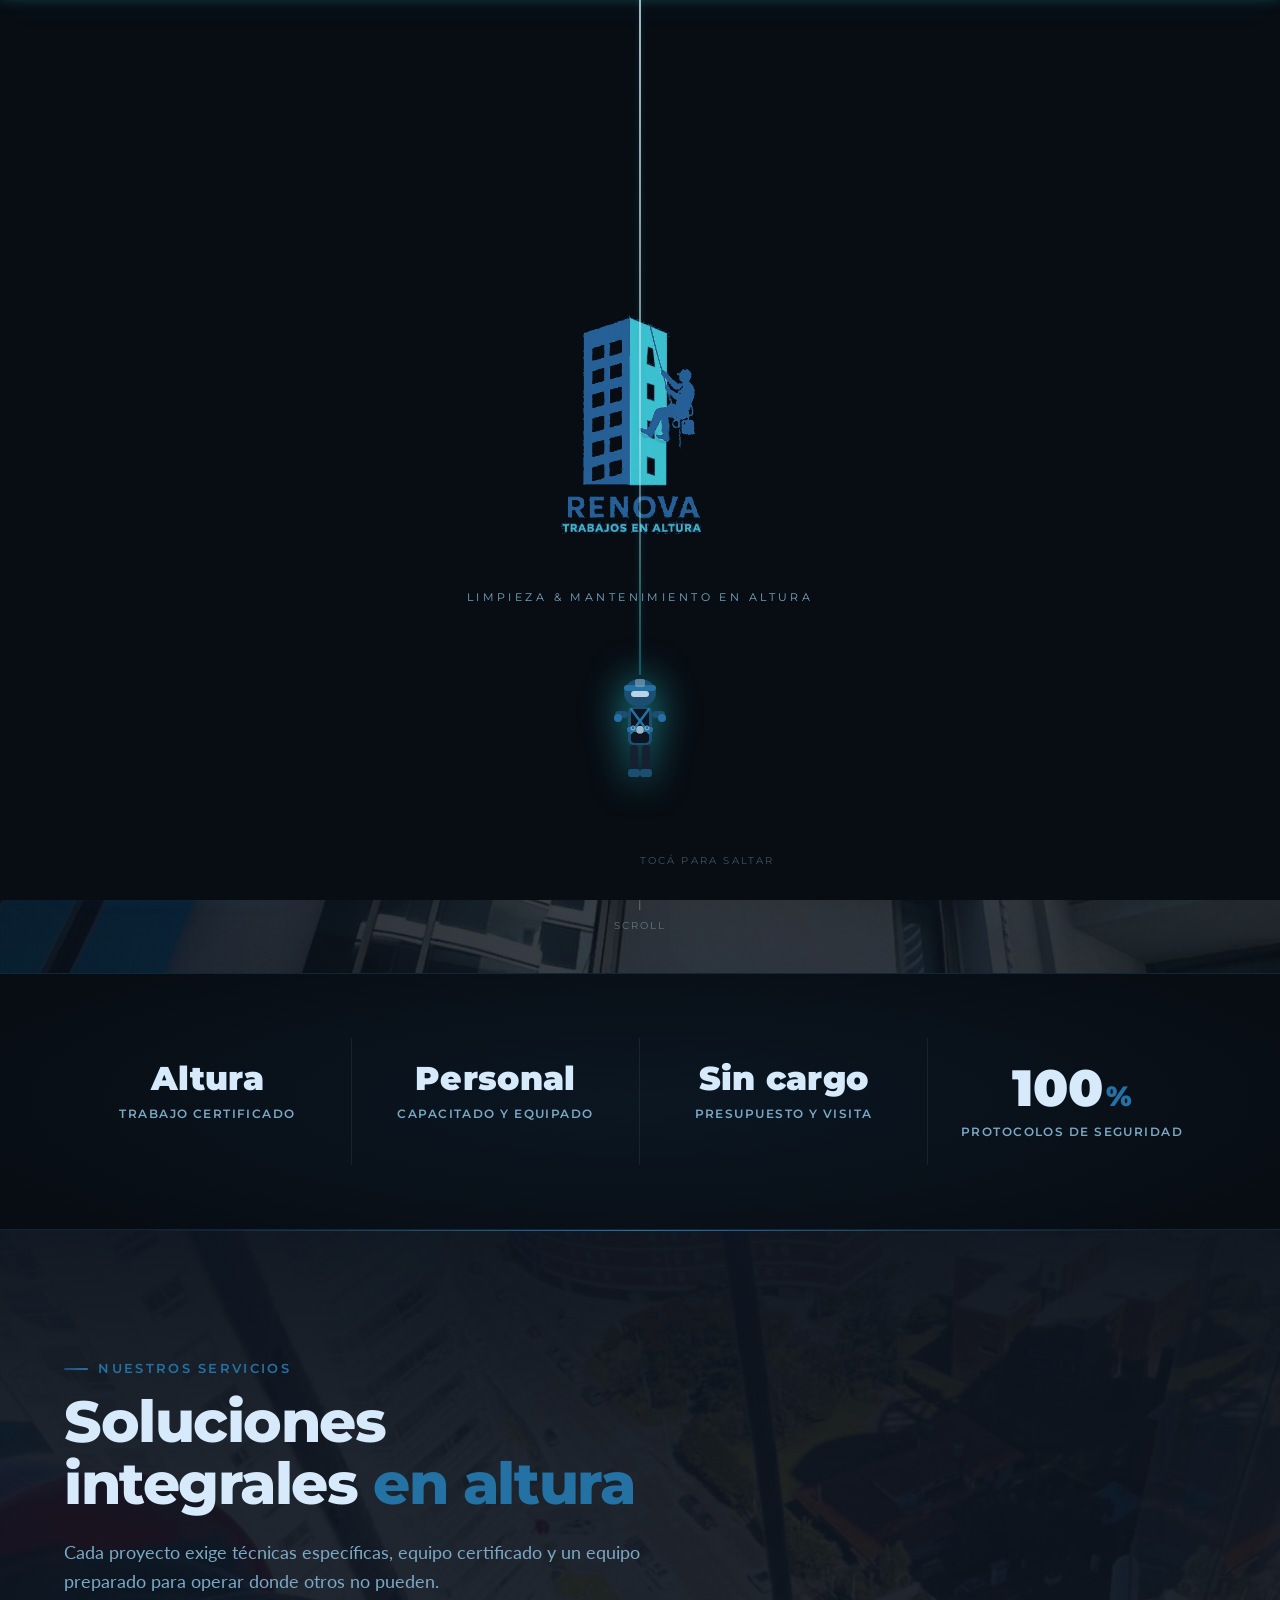
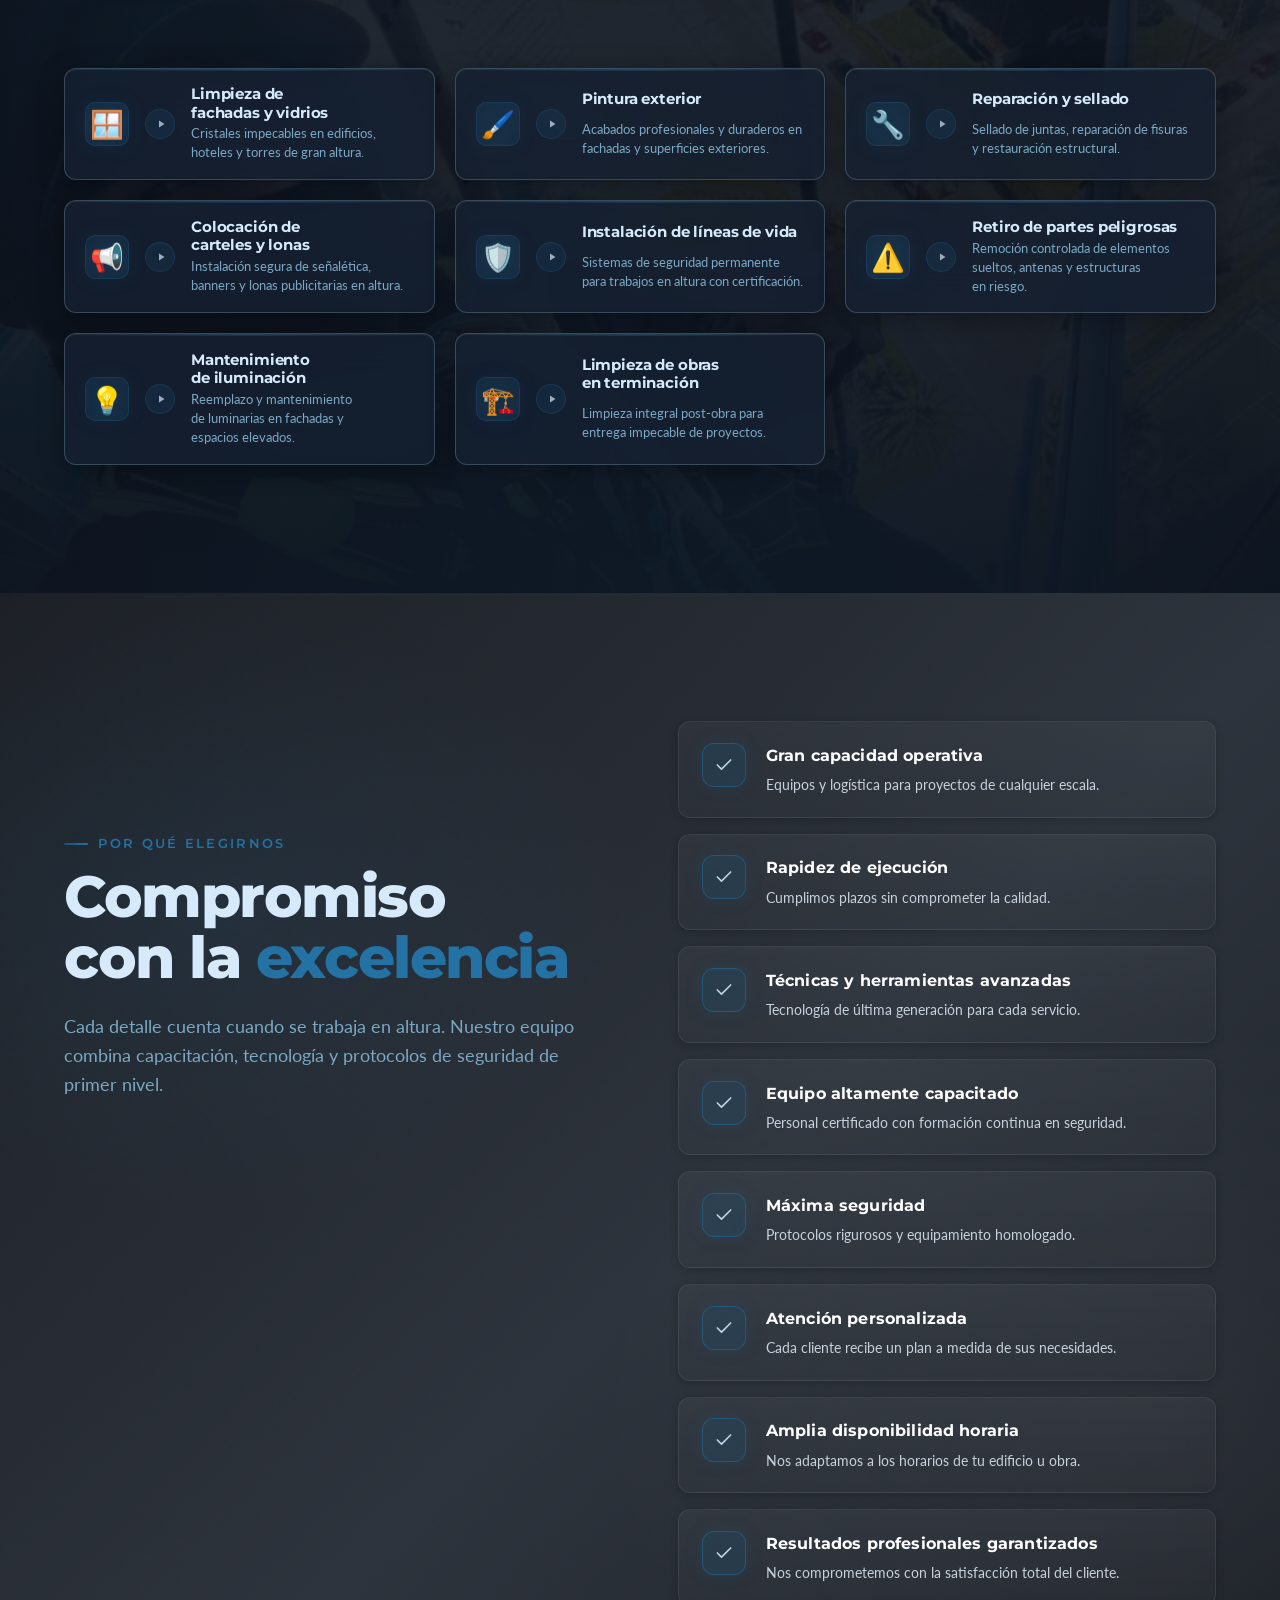
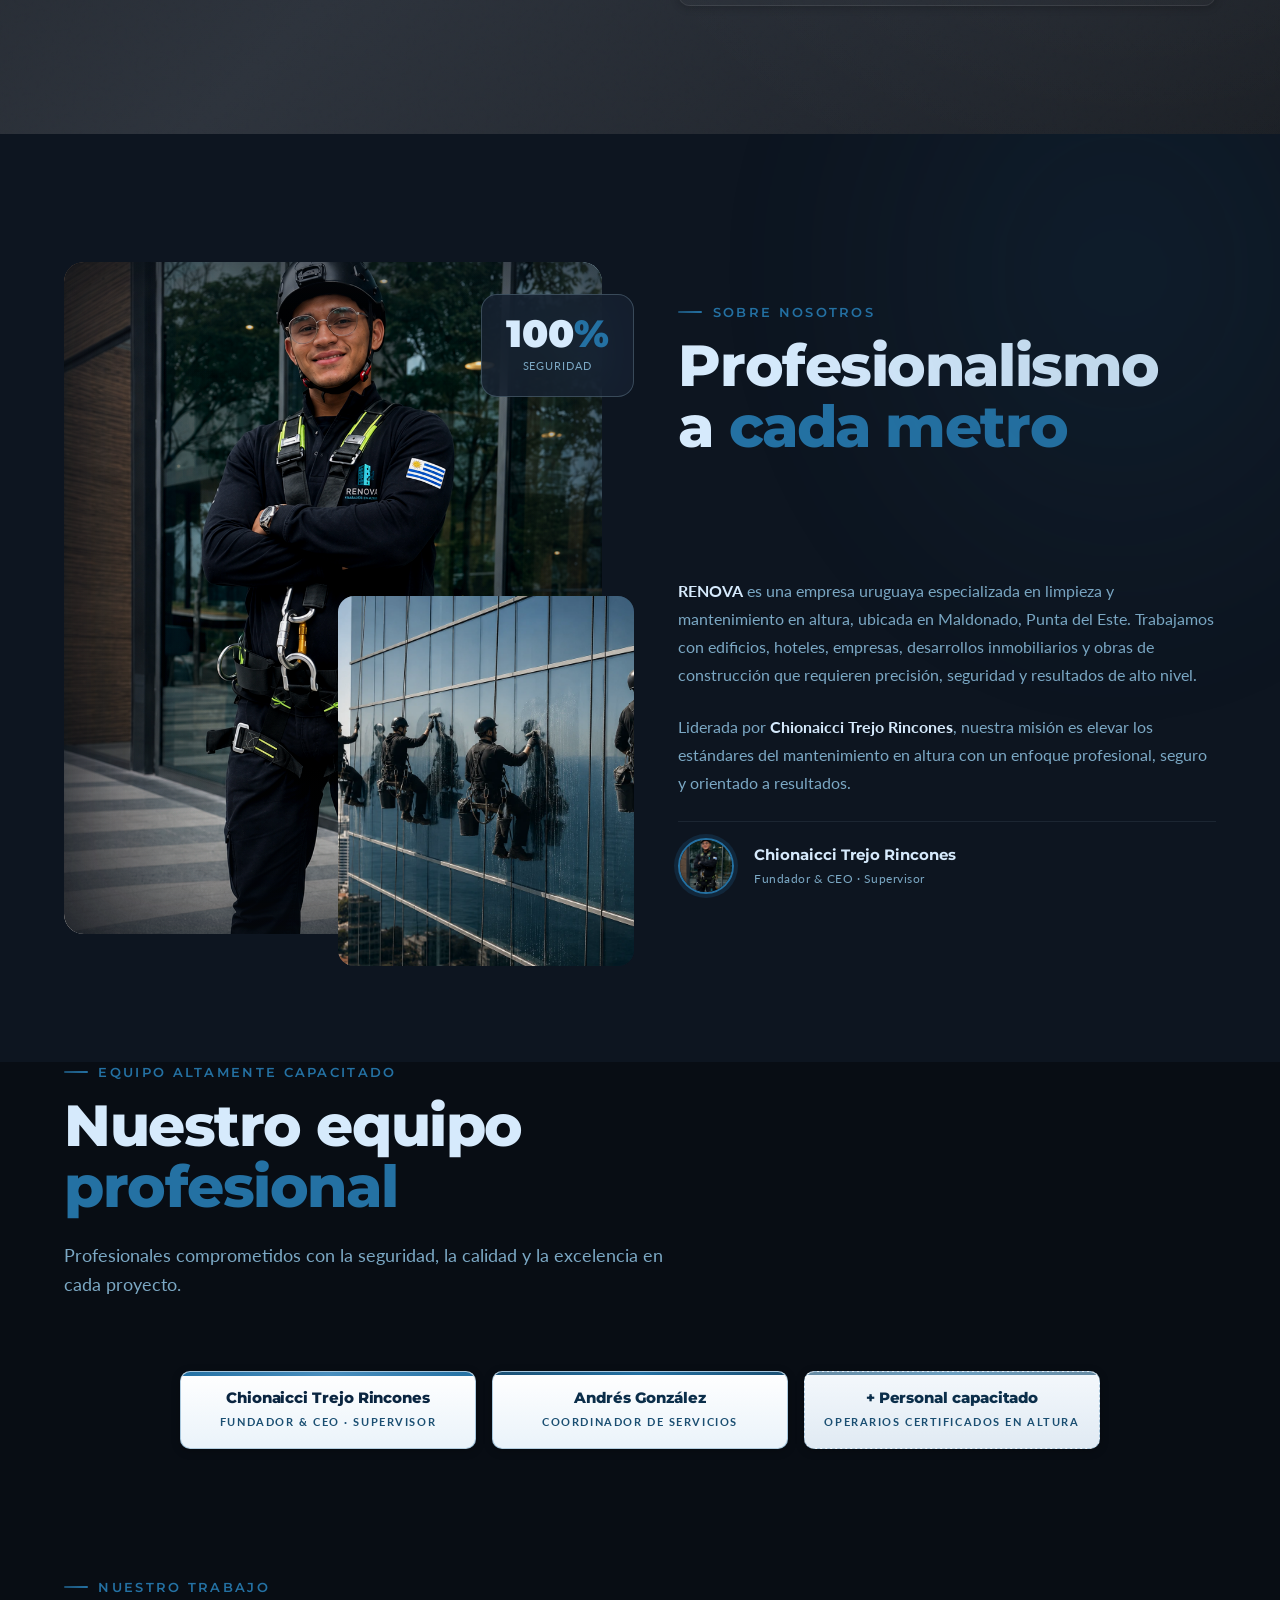
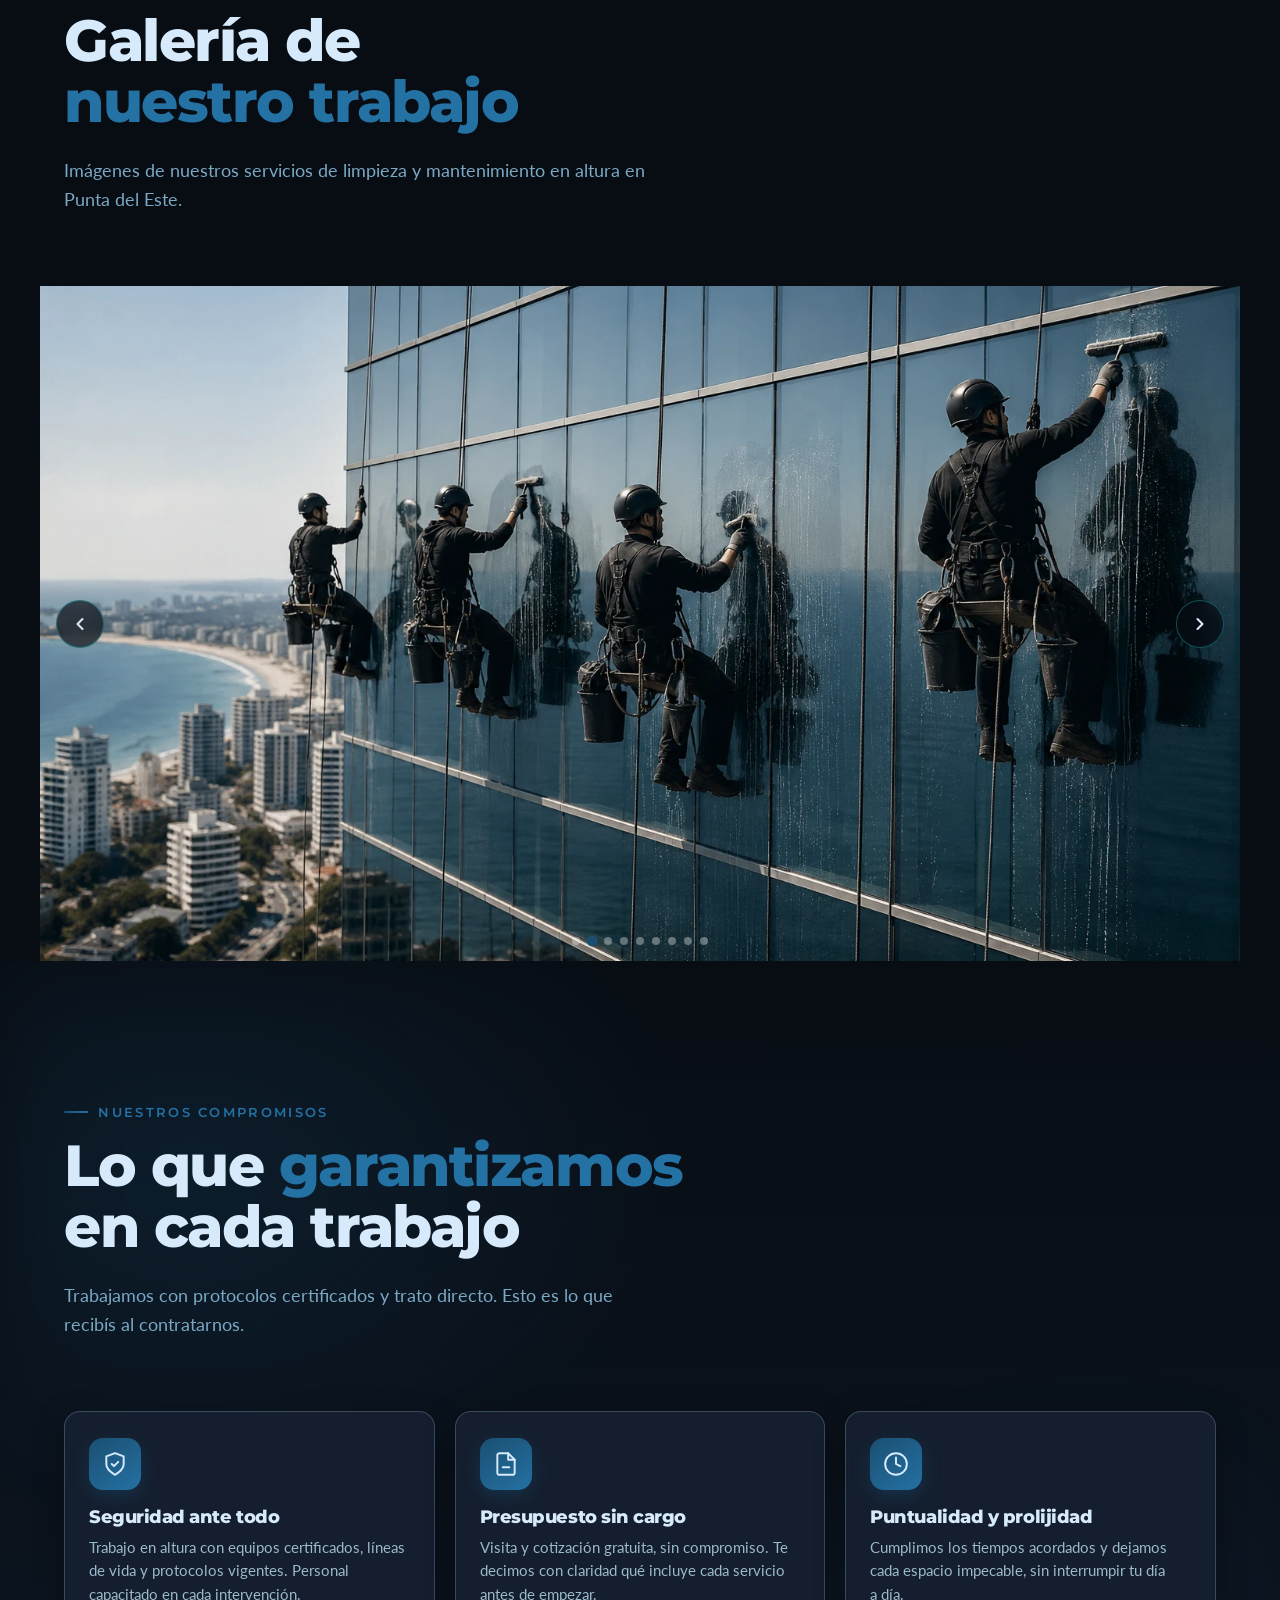
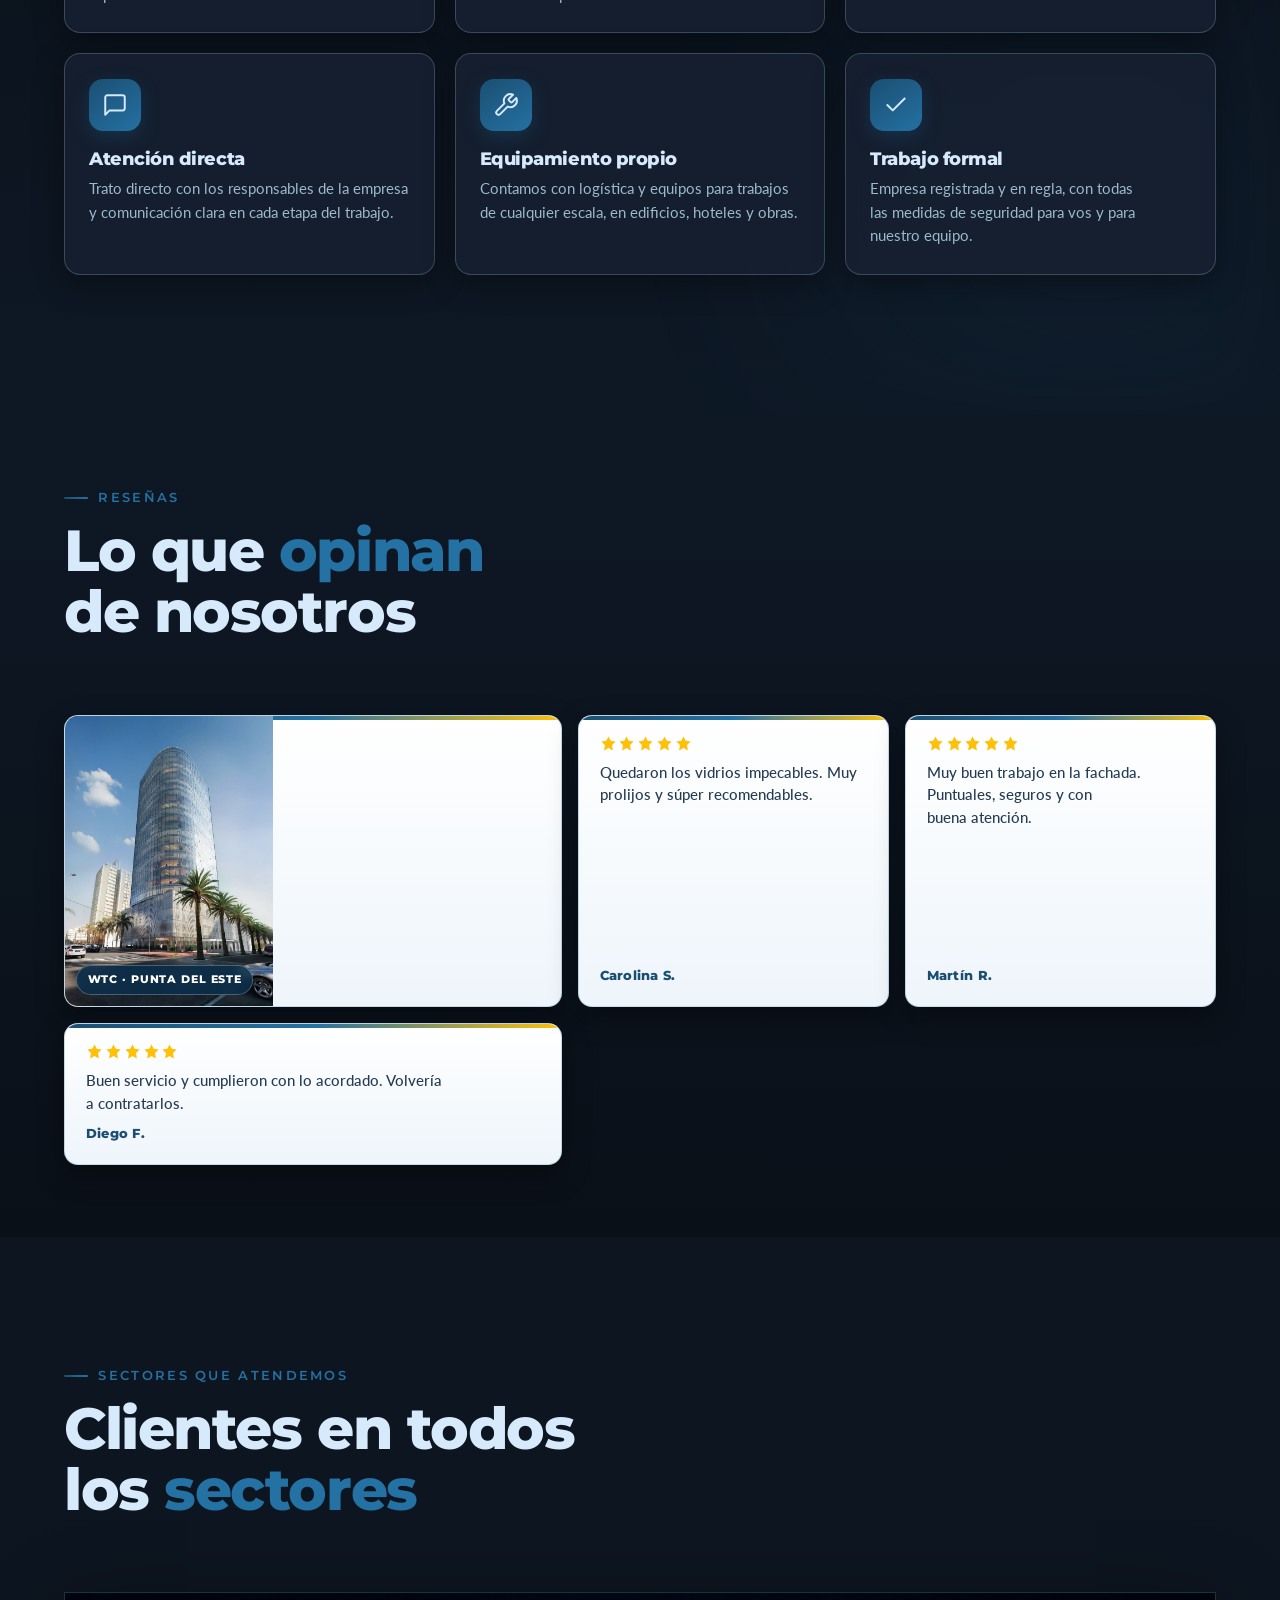
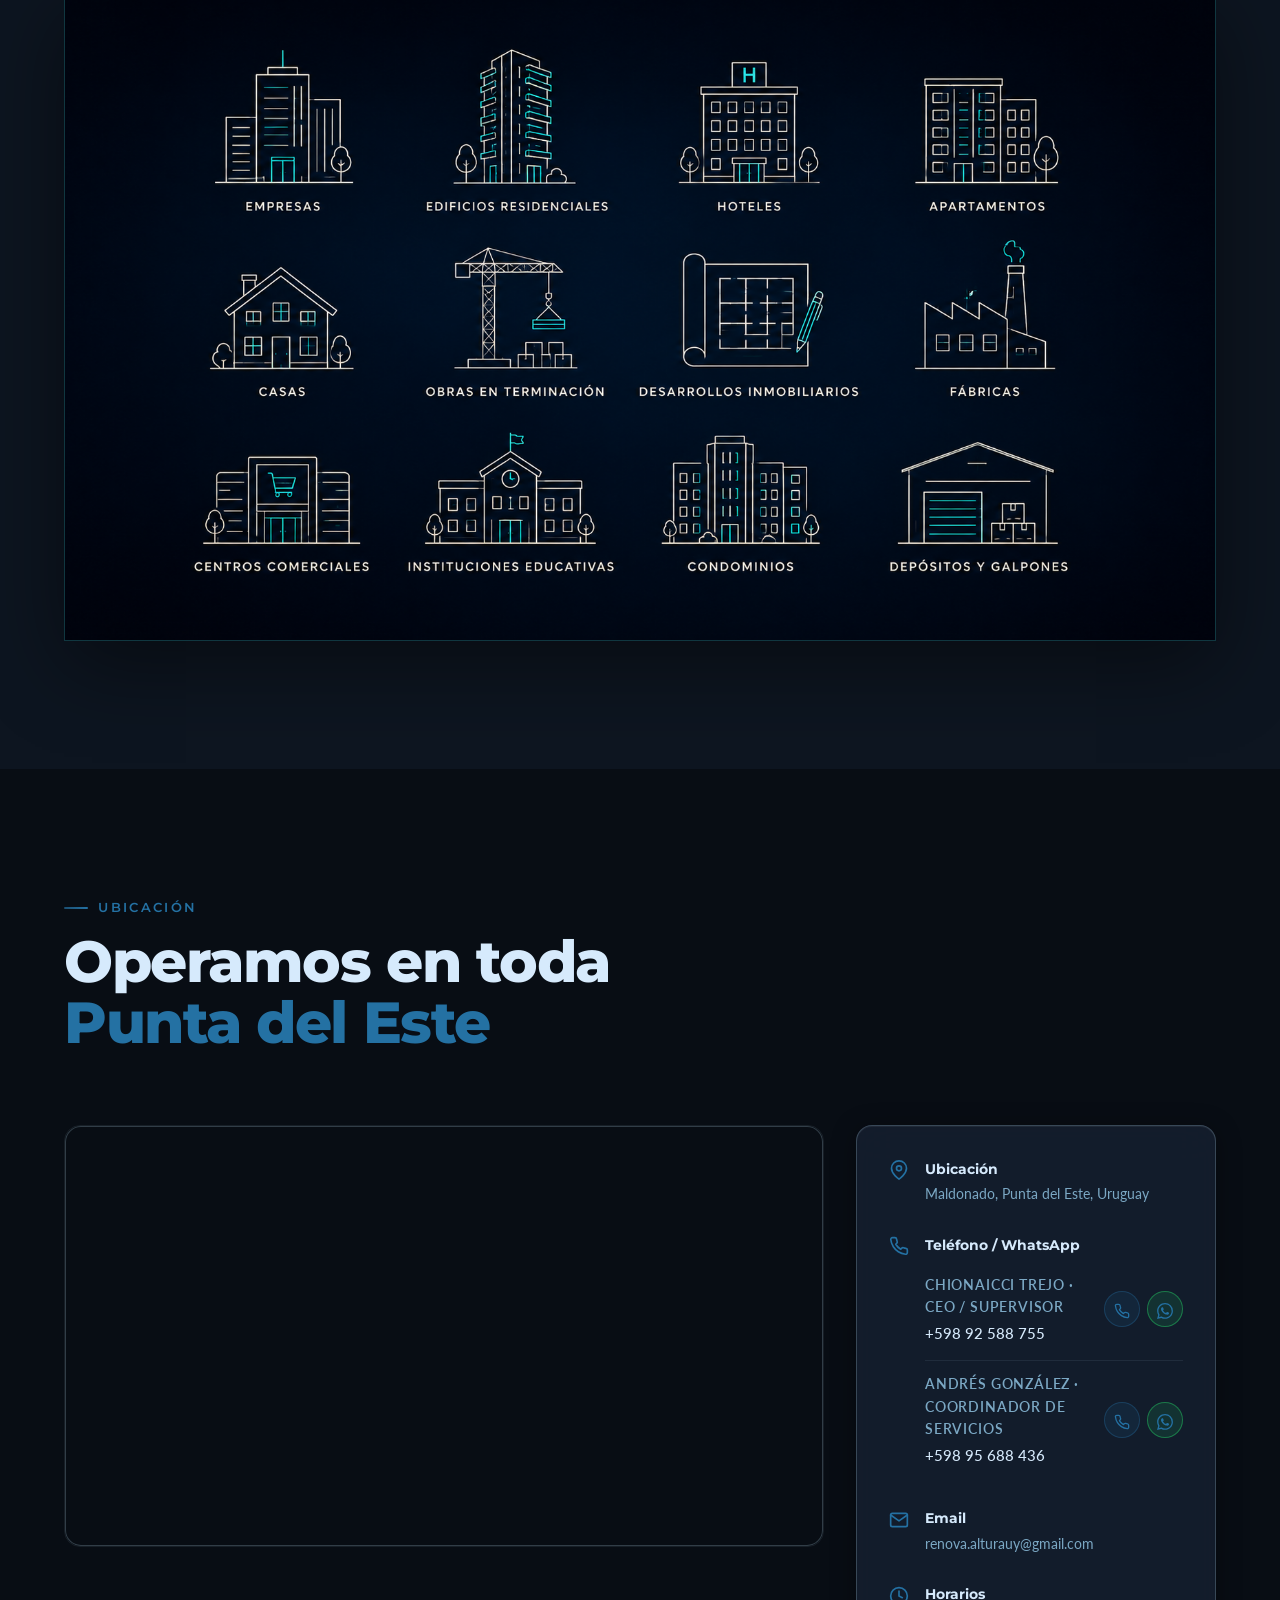
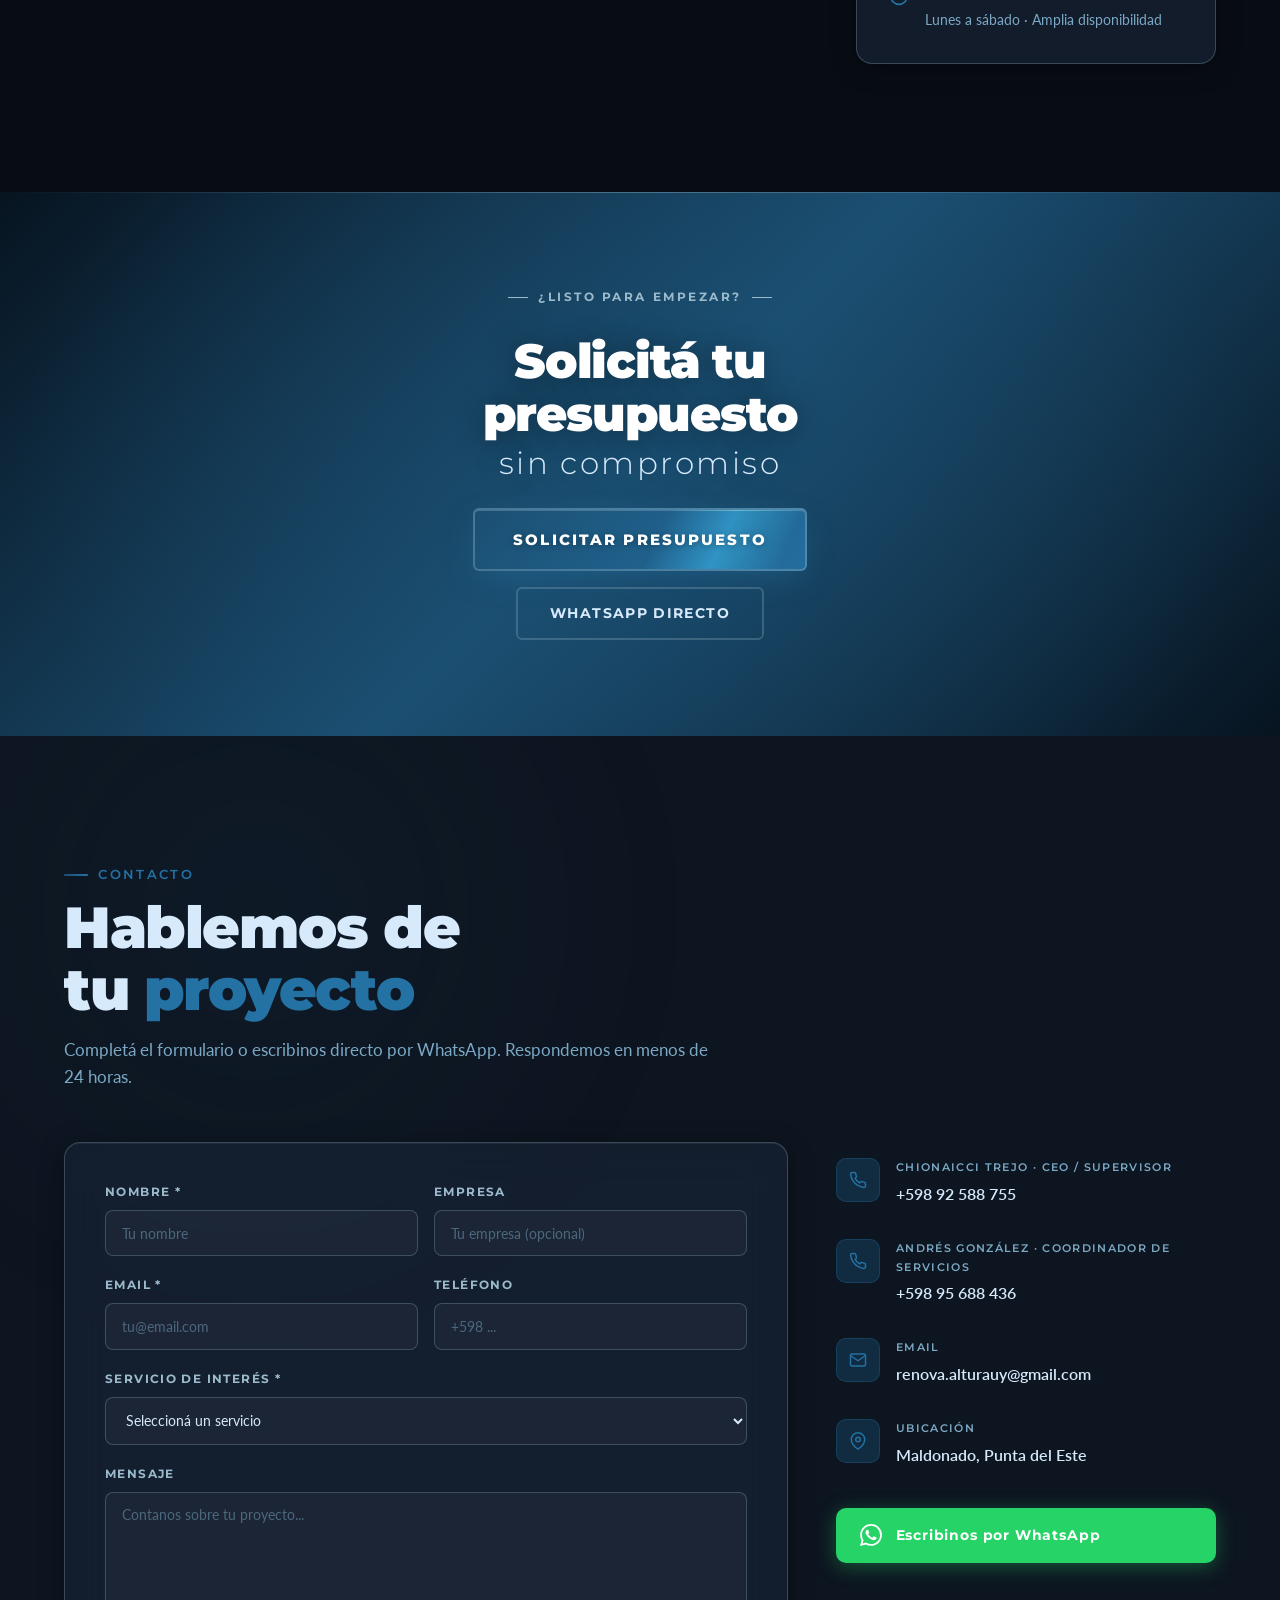
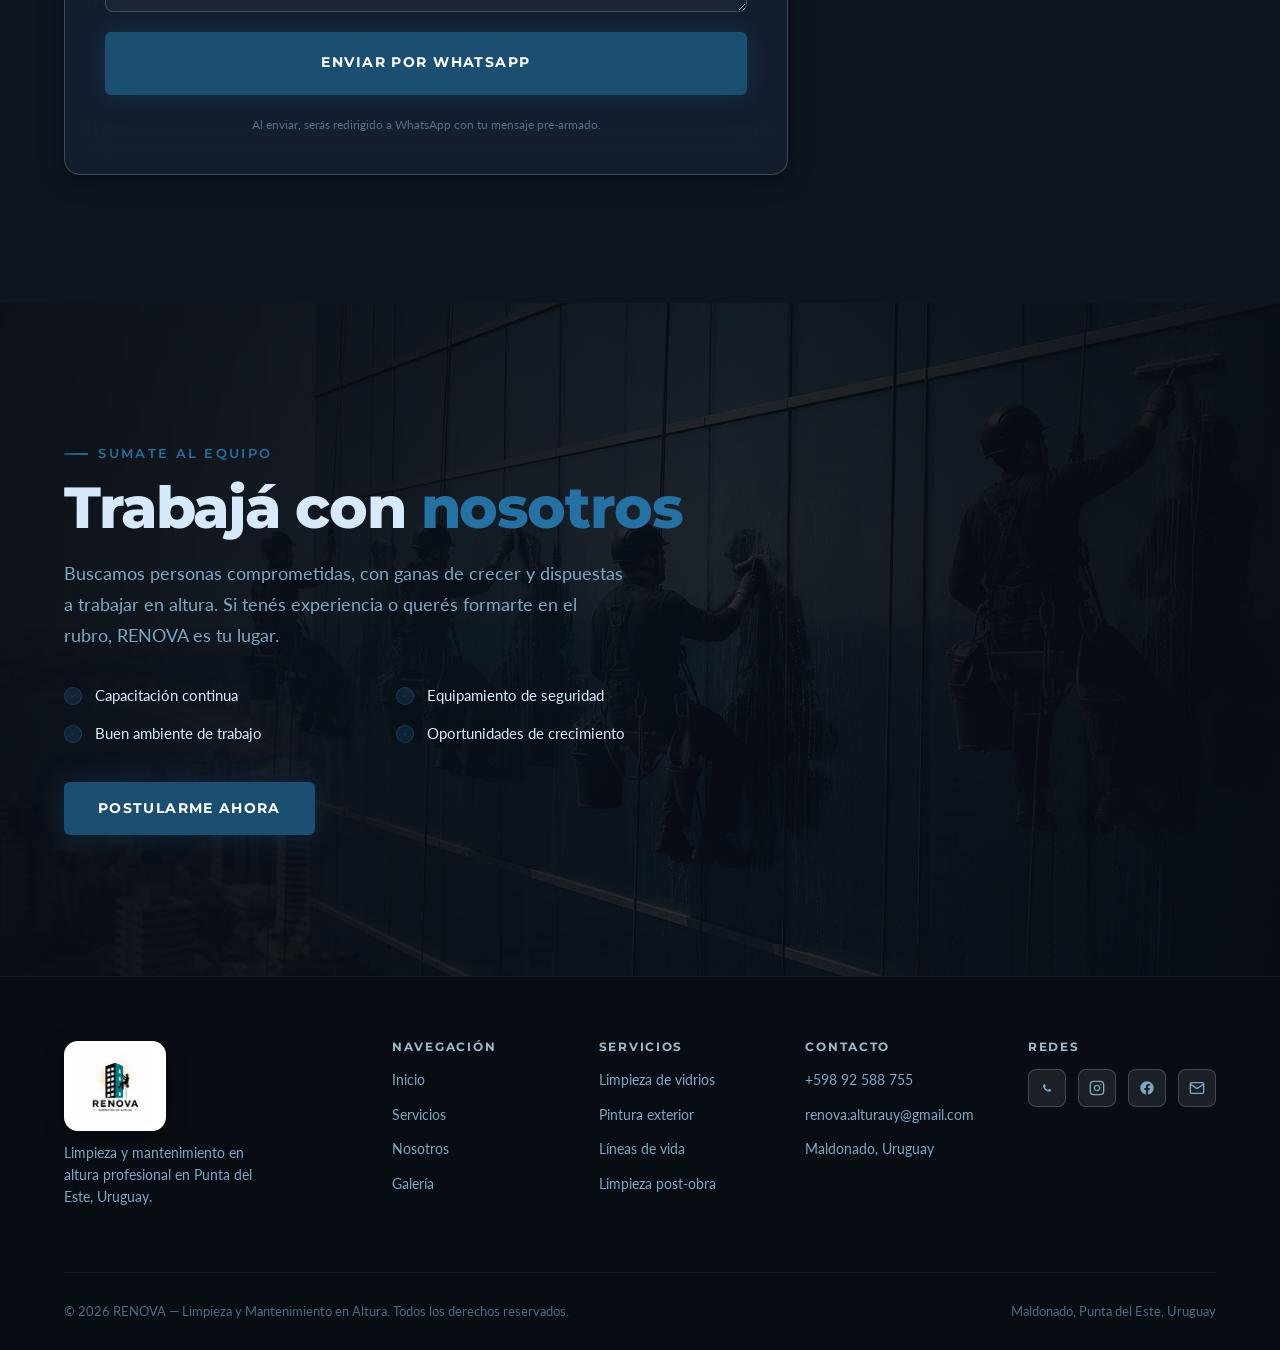
==== commit 501d1f74: "feat: sitio verificable para empresa nueva + sección Reseñas - Stats: quita números inventados (100+" ====
--- a/index.html
+++ b/index.html
@@ -167,31 +167,28 @@
       <div class="stats-grid">
         <div class="stat-item reveal">
           <div class="stat-num-wrap">
-            <span class="stat-num" data-count-to="100">0</span>
-            <span class="stat-suffix">+</span>
-          </div>
-          <span class="stat-label">Proyectos realizados</span>
+            <span class="stat-text">Altura</span>
+          </div>
+          <span class="stat-label">Trabajo certificado</span>
         </div>
         <div class="stat-item reveal">
           <div class="stat-num-wrap">
-            <span class="stat-num" data-count-to="3">0</span>
-            <span class="stat-suffix">+</span>
-          </div>
-          <span class="stat-label">Años de experiencia</span>
+            <span class="stat-text">Personal</span>
+          </div>
+          <span class="stat-label">Capacitado y equipado</span>
         </div>
         <div class="stat-item reveal">
           <div class="stat-num-wrap">
-            <span class="stat-suffix">+</span>
-            <span class="stat-num" data-count-to="99">0</span>
-          </div>
-          <span class="stat-label">Clientes satisfechos</span>
+            <span class="stat-text">Sin cargo</span>
+          </div>
+          <span class="stat-label">Presupuesto y visita</span>
         </div>
         <div class="stat-item reveal">
           <div class="stat-num-wrap">
             <span class="stat-num" data-count-to="100">0</span>
             <span class="stat-suffix">%</span>
           </div>
-          <span class="stat-label">Seguridad garantizada</span>
+          <span class="stat-label">Protocolos de seguridad</span>
         </div>
       </div>
     </div>
@@ -341,7 +338,7 @@
           <div class="section-header reveal">
             <p class="section-eyebrow">Por qué elegirnos</p>
             <h2 class="section-title">Compromiso con la <em>excelencia</em></h2>
-            <p class="section-sub">Cada detalle cuenta cuando se trabaja en altura. Nuestro equipo combina experiencia, tecnología y protocolos de seguridad de primer nivel.</p>
+            <p class="section-sub">Cada detalle cuenta cuando se trabaja en altura. Nuestro equipo combina capacitación, tecnología y protocolos de seguridad de primer nivel.</p>
           </div>
         </div>
 
@@ -442,8 +439,8 @@
             <img src="assets/img/galeria-2.jpg" alt="Equipo profesional RENOVA en acción" loading="lazy">
           </div>
           <div class="about-stat glass-card">
-            <span class="about-stat-num"><span data-count-to="100">0</span><em>+</em></span>
-            <span class="about-stat-label">Proyectos</span>
+            <span class="about-stat-num"><span data-count-to="100">0</span><em>%</em></span>
+            <span class="about-stat-label">Seguridad</span>
           </div>
         </div>
 
@@ -509,8 +506,8 @@
     <div class="section-container">
       <div class="section-header reveal">
         <p class="section-eyebrow">Nuestro trabajo</p>
-        <h2 class="section-title">Galería de <em>proyectos</em></h2>
-        <p class="section-sub">Resultados reales en edificios, hoteles y obras de Punta del Este.</p>
+        <h2 class="section-title">Galería de <em>nuestro trabajo</em></h2>
+        <p class="section-sub">Imágenes de nuestros servicios de limpieza y mantenimiento en altura en Punta del Este.</p>
       </div>
     </div>
 
@@ -536,10 +533,6 @@
           <div class="gallery-overlay"><span>Seguridad garantizada</span></div>
         </div>
         <div class="gal-slide" data-gal-slide>
-          <img src="assets/img/galeria-4.jpg" alt="Pintura exterior" loading="lazy">
-          <div class="gallery-overlay"><span>Pintura exterior</span></div>
-        </div>
-        <div class="gal-slide" data-gal-slide>
           <img src="assets/img/galeria-5.jpg" alt="Vidrios impecables" loading="lazy">
           <div class="gallery-overlay"><span>Vidrios impecables</span></div>
         </div>
@@ -569,178 +562,127 @@
     </div>
   </section>
 
-  <!-- ═══ TESTIMONIOS ═══ -->
-  <section class="testimonials section">
+  <!-- ═══ COMPROMISOS / GARANTÍAS ═══ -->
+  <section class="commitments section">
     <div class="testimonials-bg"></div>
     <div class="section-container">
       <div class="section-header reveal">
-        <p class="section-eyebrow">Testimonios</p>
-        <h2 class="section-title">Lo que dicen nuestros <em>clientes</em></h2>
-        <p class="section-sub">La confianza de quienes ya trabajaron con nosotros es nuestra mejor carta de presentación.</p>
-      </div>
-    </div>
-
-    <div class="testimonials-stage" data-testimonials>
-      <!-- Arrows -->
-      <button class="t-arrow t-arrow--prev" data-prev aria-label="Testimonio anterior">
-        <svg viewBox="0 0 24 24" fill="none" stroke="currentColor" stroke-width="2" stroke-linecap="round" stroke-linejoin="round"><polyline points="15 18 9 12 15 6"/></svg>
-      </button>
-      <button class="t-arrow t-arrow--next" data-next aria-label="Siguiente testimonio">
-        <svg viewBox="0 0 24 24" fill="none" stroke="currentColor" stroke-width="2" stroke-linecap="round" stroke-linejoin="round"><polyline points="9 18 15 12 9 6"/></svg>
-      </button>
-
-      <!-- Track -->
-      <div class="testimonials-track" data-track>
-        <!-- Slide 1 — Miami Boulevard -->
-        <div class="t-card" data-slide aria-hidden="false">
-          <div class="t-card-media">
-            <img src="assets/img/testimonio-miami.jpg" alt="Miami Boulevard — Punta del Este" loading="lazy">
-            <div class="t-card-media-overlay"></div>
-            <div class="t-card-meta-floating">
-              <span class="t-card-tag">Miami Boulevard</span>
-            </div>
-          </div>
-          <div class="t-card-body">
-            <svg class="t-quote-icon" viewBox="0 0 48 48" fill="currentColor"><path d="M14 32c-3.3 0-6-2.7-6-6v-2c0-6.6 5.4-12 12-12v4c-4.4 0-8 3.6-8 8h2c3.3 0 6 2.7 6 6s-2.7 6-6 6zm20 0c-3.3 0-6-2.7-6-6v-2c0-6.6 5.4-12 12-12v4c-4.4 0-8 3.6-8 8h2c3.3 0 6 2.7 6 6s-2.7 6-6 6z"/></svg>
-            <blockquote class="t-card-quote">Excelente trabajo en la limpieza de vidrios de nuestro edificio. El equipo fue puntual, profesional y dejó todo impecable. Totalmente recomendados.</blockquote>
-            <div class="t-card-rating">
+        <p class="section-eyebrow">Nuestros compromisos</p>
+        <h2 class="section-title">Lo que <em>garantizamos</em> en cada trabajo</h2>
+        <p class="section-sub">Trabajamos con protocolos certificados y trato directo. Esto es lo que recibís al contratarnos.</p>
+      </div>
+
+      <div class="commit-grid reveal">
+        <div class="commit-card">
+          <div class="commit-icon">
+            <svg viewBox="0 0 24 24" fill="none" stroke="currentColor" stroke-width="1.8" stroke-linecap="round" stroke-linejoin="round"><path d="M12 22s8-4 8-10V5l-8-3-8 3v7c0 6 8 10 8 10z"/><polyline points="9 12 11 14 15 10"/></svg>
+          </div>
+          <h3 class="commit-title">Seguridad ante todo</h3>
+          <p class="commit-text">Trabajo en altura con equipos certificados, líneas de vida y protocolos vigentes. Personal capacitado en cada intervención.</p>
+        </div>
+        <div class="commit-card">
+          <div class="commit-icon">
+            <svg viewBox="0 0 24 24" fill="none" stroke="currentColor" stroke-width="1.8" stroke-linecap="round" stroke-linejoin="round"><path d="M14 2H6a2 2 0 0 0-2 2v16a2 2 0 0 0 2 2h12a2 2 0 0 0 2-2V8z"/><polyline points="14 2 14 8 20 8"/><line x1="9" y1="15" x2="15" y2="15"/></svg>
+          </div>
+          <h3 class="commit-title">Presupuesto sin cargo</h3>
+          <p class="commit-text">Visita y cotización gratuita, sin compromiso. Te decimos con claridad qué incluye cada servicio antes de empezar.</p>
+        </div>
+        <div class="commit-card">
+          <div class="commit-icon">
+            <svg viewBox="0 0 24 24" fill="none" stroke="currentColor" stroke-width="1.8" stroke-linecap="round" stroke-linejoin="round"><circle cx="12" cy="12" r="10"/><polyline points="12 6 12 12 16 14"/></svg>
+          </div>
+          <h3 class="commit-title">Puntualidad y prolijidad</h3>
+          <p class="commit-text">Cumplimos los tiempos acordados y dejamos cada espacio impecable, sin interrumpir tu día a día.</p>
+        </div>
+        <div class="commit-card">
+          <div class="commit-icon">
+            <svg viewBox="0 0 24 24" fill="none" stroke="currentColor" stroke-width="1.8" stroke-linecap="round" stroke-linejoin="round"><path d="M21 15a2 2 0 0 1-2 2H7l-4 4V5a2 2 0 0 1 2-2h14a2 2 0 0 1 2 2z"/></svg>
+          </div>
+          <h3 class="commit-title">Atención directa</h3>
+          <p class="commit-text">Trato directo con los responsables de la empresa y comunicación clara en cada etapa del trabajo.</p>
+        </div>
+        <div class="commit-card">
+          <div class="commit-icon">
+            <svg viewBox="0 0 24 24" fill="none" stroke="currentColor" stroke-width="1.8" stroke-linecap="round" stroke-linejoin="round"><path d="M14.7 6.3a1 1 0 0 0 0 1.4l1.6 1.6a1 1 0 0 0 1.4 0l3.77-3.77a6 6 0 0 1-7.94 7.94l-6.91 6.91a2.12 2.12 0 0 1-3-3l6.91-6.91a6 6 0 0 1 7.94-7.94l-3.76 3.76z"/></svg>
+          </div>
+          <h3 class="commit-title">Equipamiento propio</h3>
+          <p class="commit-text">Contamos con logística y equipos para trabajos de cualquier escala, en edificios, hoteles y obras.</p>
+        </div>
+        <div class="commit-card">
+          <div class="commit-icon">
+            <svg viewBox="0 0 24 24" fill="none" stroke="currentColor" stroke-width="1.8" stroke-linecap="round" stroke-linejoin="round"><path d="M20 6 9 17l-5-5"/></svg>
+          </div>
+          <h3 class="commit-title">Trabajo formal</h3>
+          <p class="commit-text">Empresa registrada y en regla, con todas las medidas de seguridad para vos y para nuestro equipo.</p>
+        </div>
+      </div>
+    </div>
+  </section>
+
+  <!-- ═══ RESEÑAS ═══ -->
+  <section class="reviews section">
+    <div class="section-container">
+      <div class="section-header reveal">
+        <p class="section-eyebrow">Reseñas</p>
+        <h2 class="section-title">Lo que <em>opinan</em> de nosotros</h2>
+      </div>
+
+      <div class="reviews-grid reveal">
+        <!-- Reseña destacada: WTC (único cliente nombrado) -->
+        <article class="review-card review-card--featured">
+          <div class="review-media">
+            <img src="assets/img/testimonio-wtc.jpg" alt="WTC — Punta del Este" loading="lazy">
+            <span class="review-tag">WTC · Punta del Este</span>
+          </div>
+          <div class="review-body">
+            <div class="review-stars" aria-label="5 de 5 estrellas">
               <svg viewBox="0 0 24 24" fill="currentColor"><path d="M12 2l3.09 6.26L22 9.27l-5 4.87L18.18 22 12 18.27 5.82 22 7 14.14l-5-4.87 6.91-1.01z"/></svg>
               <svg viewBox="0 0 24 24" fill="currentColor"><path d="M12 2l3.09 6.26L22 9.27l-5 4.87L18.18 22 12 18.27 5.82 22 7 14.14l-5-4.87 6.91-1.01z"/></svg>
               <svg viewBox="0 0 24 24" fill="currentColor"><path d="M12 2l3.09 6.26L22 9.27l-5 4.87L18.18 22 12 18.27 5.82 22 7 14.14l-5-4.87 6.91-1.01z"/></svg>
               <svg viewBox="0 0 24 24" fill="currentColor"><path d="M12 2l3.09 6.26L22 9.27l-5 4.87L18.18 22 12 18.27 5.82 22 7 14.14l-5-4.87 6.91-1.01z"/></svg>
               <svg viewBox="0 0 24 24" fill="currentColor"><path d="M12 2l3.09 6.26L22 9.27l-5 4.87L18.18 22 12 18.27 5.82 22 7 14.14l-5-4.87 6.91-1.01z"/></svg>
             </div>
-            <div class="t-card-author">
-              <div class="t-card-author-text">
-                <span class="t-card-author-role">Administradora</span>
-              </div>
-            </div>
-          </div>
-        </div>
-
-        <!-- Slide 2 — Fendi Chateau -->
-        <div class="t-card" data-slide aria-hidden="true">
-          <div class="t-card-media">
-            <img src="assets/img/testimonio-fendi.jpg" alt="Fendi Chateau — Punta del Este" loading="lazy">
-            <div class="t-card-media-overlay"></div>
-            <div class="t-card-meta-floating">
-              <span class="t-card-tag">Fendi Chateau</span>
-            </div>
-          </div>
-          <div class="t-card-body">
-            <svg class="t-quote-icon" viewBox="0 0 48 48" fill="currentColor"><path d="M14 32c-3.3 0-6-2.7-6-6v-2c0-6.6 5.4-12 12-12v4c-4.4 0-8 3.6-8 8h2c3.3 0 6 2.7 6 6s-2.7 6-6 6zm20 0c-3.3 0-6-2.7-6-6v-2c0-6.6 5.4-12 12-12v4c-4.4 0-8 3.6-8 8h2c3.3 0 6 2.7 6 6s-2.7 6-6 6z"/></svg>
-            <blockquote class="t-card-quote">Contratamos a RENOVA para la limpieza de fachadas de dos torres nuevas. El resultado fue impecable y cumplieron con los tiempos acordados sin ningún problema.</blockquote>
-            <div class="t-card-rating">
-              <svg viewBox="0 0 24 24" fill="currentColor"><path d="M12 2l3.09 6.26L22 9.27l-5 4.87L18.18 22 12 18.27 5.82 22 7 14.14l-5-4.87 6.91-1.01z"/></svg>
-              <svg viewBox="0 0 24 24" fill="currentColor"><path d="M12 2l3.09 6.26L22 9.27l-5 4.87L18.18 22 12 18.27 5.82 22 7 14.14l-5-4.87 6.91-1.01z"/></svg>
-              <svg viewBox="0 0 24 24" fill="currentColor"><path d="M12 2l3.09 6.26L22 9.27l-5 4.87L18.18 22 12 18.27 5.82 22 7 14.14l-5-4.87 6.91-1.01z"/></svg>
-              <svg viewBox="0 0 24 24" fill="currentColor"><path d="M12 2l3.09 6.26L22 9.27l-5 4.87L18.18 22 12 18.27 5.82 22 7 14.14l-5-4.87 6.91-1.01z"/></svg>
-              <svg viewBox="0 0 24 24" fill="currentColor"><path d="M12 2l3.09 6.26L22 9.27l-5 4.87L18.18 22 12 18.27 5.82 22 7 14.14l-5-4.87 6.91-1.01z"/></svg>
-            </div>
-            <div class="t-card-author">
-              <div class="t-card-author-text">
-                <span class="t-card-author-role">Gerente de proyecto inmobiliario</span>
-              </div>
-            </div>
-          </div>
-        </div>
-
-        <!-- Slide 3 — The Colette -->
-        <div class="t-card" data-slide aria-hidden="true">
-          <div class="t-card-media">
-            <img src="assets/img/testimonio-colette.jpg" alt="The Colette — Punta del Este" loading="lazy">
-            <div class="t-card-media-overlay"></div>
-            <div class="t-card-meta-floating">
-              <span class="t-card-tag">The Colette</span>
-            </div>
-          </div>
-          <div class="t-card-body">
-            <svg class="t-quote-icon" viewBox="0 0 48 48" fill="currentColor"><path d="M14 32c-3.3 0-6-2.7-6-6v-2c0-6.6 5.4-12 12-12v4c-4.4 0-8 3.6-8 8h2c3.3 0 6 2.7 6 6s-2.7 6-6 6zm20 0c-3.3 0-6-2.7-6-6v-2c0-6.6 5.4-12 12-12v4c-4.4 0-8 3.6-8 8h2c3.3 0 6 2.7 6 6s-2.7 6-6 6z"/></svg>
-            <blockquote class="t-card-quote">Necesitábamos limpiar los vidrios de nuestro apartamento frente al mar y RENOVA lo resolvió con total profesionalismo. Puntuales, prolijos y con todas las medidas de seguridad.</blockquote>
-            <div class="t-card-rating">
-              <svg viewBox="0 0 24 24" fill="currentColor"><path d="M12 2l3.09 6.26L22 9.27l-5 4.87L18.18 22 12 18.27 5.82 22 7 14.14l-5-4.87 6.91-1.01z"/></svg>
-              <svg viewBox="0 0 24 24" fill="currentColor"><path d="M12 2l3.09 6.26L22 9.27l-5 4.87L18.18 22 12 18.27 5.82 22 7 14.14l-5-4.87 6.91-1.01z"/></svg>
-              <svg viewBox="0 0 24 24" fill="currentColor"><path d="M12 2l3.09 6.26L22 9.27l-5 4.87L18.18 22 12 18.27 5.82 22 7 14.14l-5-4.87 6.91-1.01z"/></svg>
-              <svg viewBox="0 0 24 24" fill="currentColor"><path d="M12 2l3.09 6.26L22 9.27l-5 4.87L18.18 22 12 18.27 5.82 22 7 14.14l-5-4.87 6.91-1.01z"/></svg>
-              <svg viewBox="0 0 24 24" fill="currentColor"><path d="M12 2l3.09 6.26L22 9.27l-5 4.87L18.18 22 12 18.27 5.82 22 7 14.14l-5-4.87 6.91-1.01z"/></svg>
-            </div>
-            <div class="t-card-author">
-              <div class="t-card-author-text">
-                <span class="t-card-author-role">Propietario</span>
-              </div>
-            </div>
-          </div>
-        </div>
-
-        <!-- Slide 4 — WTC Tower -->
-        <div class="t-card" data-slide aria-hidden="true">
-          <div class="t-card-media">
-            <img src="assets/img/testimonio-wtc.jpg" alt="WTC Tower — Punta del Este" loading="lazy">
-            <div class="t-card-media-overlay"></div>
-            <div class="t-card-meta-floating">
-              <span class="t-card-tag">WTC Tower</span>
-            </div>
-          </div>
-          <div class="t-card-body">
-            <svg class="t-quote-icon" viewBox="0 0 48 48" fill="currentColor"><path d="M14 32c-3.3 0-6-2.7-6-6v-2c0-6.6 5.4-12 12-12v4c-4.4 0-8 3.6-8 8h2c3.3 0 6 2.7 6 6s-2.7 6-6 6zm20 0c-3.3 0-6-2.7-6-6v-2c0-6.6 5.4-12 12-12v4c-4.4 0-8 3.6-8 8h2c3.3 0 6 2.7 6 6s-2.7 6-6 6z"/></svg>
-            <blockquote class="t-card-quote">Llevan el mantenimiento integral de nuestra sede y cada intervención es rápida, coordinada y sin interrumpir nuestra operación diaria. Un equipo de confianza total.</blockquote>
-            <div class="t-card-rating">
-              <svg viewBox="0 0 24 24" fill="currentColor"><path d="M12 2l3.09 6.26L22 9.27l-5 4.87L18.18 22 12 18.27 5.82 22 7 14.14l-5-4.87 6.91-1.01z"/></svg>
-              <svg viewBox="0 0 24 24" fill="currentColor"><path d="M12 2l3.09 6.26L22 9.27l-5 4.87L18.18 22 12 18.27 5.82 22 7 14.14l-5-4.87 6.91-1.01z"/></svg>
-              <svg viewBox="0 0 24 24" fill="currentColor"><path d="M12 2l3.09 6.26L22 9.27l-5 4.87L18.18 22 12 18.27 5.82 22 7 14.14l-5-4.87 6.91-1.01z"/></svg>
-              <svg viewBox="0 0 24 24" fill="currentColor"><path d="M12 2l3.09 6.26L22 9.27l-5 4.87L18.18 22 12 18.27 5.82 22 7 14.14l-5-4.87 6.91-1.01z"/></svg>
-              <svg viewBox="0 0 24 24" fill="currentColor"><path d="M12 2l3.09 6.26L22 9.27l-5 4.87L18.18 22 12 18.27 5.82 22 7 14.14l-5-4.87 6.91-1.01z"/></svg>
-            </div>
-            <div class="t-card-author">
-              <div class="t-card-author-text">
-                <span class="t-card-author-role">Director de operaciones</span>
-              </div>
-            </div>
-          </div>
-        </div>
-
-        <!-- Slide 5 — Trump Tower Punta del Este -->
-        <div class="t-card" data-slide aria-hidden="true">
-          <div class="t-card-media">
-            <img src="assets/img/testimonio-trump.jpg" alt="Trump Tower Punta del Este" loading="lazy">
-            <div class="t-card-media-overlay"></div>
-            <div class="t-card-meta-floating">
-              <span class="t-card-tag">Trump Tower</span>
-            </div>
-          </div>
-          <div class="t-card-body">
-            <svg class="t-quote-icon" viewBox="0 0 48 48" fill="currentColor"><path d="M14 32c-3.3 0-6-2.7-6-6v-2c0-6.6 5.4-12 12-12v4c-4.4 0-8 3.6-8 8h2c3.3 0 6 2.7 6 6s-2.7 6-6 6zm20 0c-3.3 0-6-2.7-6-6v-2c0-6.6 5.4-12 12-12v4c-4.4 0-8 3.6-8 8h2c3.3 0 6 2.7 6 6s-2.7 6-6 6z"/></svg>
-            <blockquote class="t-card-quote">El servicio en nuestro complejo de torres es excepcional. Coordinación impecable con la administración, protocolos de seguridad estrictos y resultados que mantienen la calidad premium que exigen nuestros residentes.</blockquote>
-            <div class="t-card-rating">
-              <svg viewBox="0 0 24 24" fill="currentColor"><path d="M12 2l3.09 6.26L22 9.27l-5 4.87L18.18 22 12 18.27 5.82 22 7 14.14l-5-4.87 6.91-1.01z"/></svg>
-              <svg viewBox="0 0 24 24" fill="currentColor"><path d="M12 2l3.09 6.26L22 9.27l-5 4.87L18.18 22 12 18.27 5.82 22 7 14.14l-5-4.87 6.91-1.01z"/></svg>
-              <svg viewBox="0 0 24 24" fill="currentColor"><path d="M12 2l3.09 6.26L22 9.27l-5 4.87L18.18 22 12 18.27 5.82 22 7 14.14l-5-4.87 6.91-1.01z"/></svg>
-              <svg viewBox="0 0 24 24" fill="currentColor"><path d="M12 2l3.09 6.26L22 9.27l-5 4.87L18.18 22 12 18.27 5.82 22 7 14.14l-5-4.87 6.91-1.01z"/></svg>
-              <svg viewBox="0 0 24 24" fill="currentColor"><path d="M12 2l3.09 6.26L22 9.27l-5 4.87L18.18 22 12 18.27 5.82 22 7 14.14l-5-4.87 6.91-1.01z"/></svg>
-            </div>
-            <div class="t-card-author">
-              <div class="t-card-author-text">
-                <span class="t-card-author-role">Gerencia del complejo</span>
-              </div>
-            </div>
-          </div>
-        </div>
-      </div>
-
-      <!-- Pagination -->
-      <div class="t-pagination" role="tablist" aria-label="Testimonios">
-        <button class="t-dot is-active" data-dot role="tab" aria-selected="true" aria-label="Testimonio 1"></button>
-        <button class="t-dot" data-dot role="tab" aria-selected="false" aria-label="Testimonio 2"></button>
-        <button class="t-dot" data-dot role="tab" aria-selected="false" aria-label="Testimonio 3"></button>
-        <button class="t-dot" data-dot role="tab" aria-selected="false" aria-label="Testimonio 4"></button>
-        <button class="t-dot" data-dot role="tab" aria-selected="false" aria-label="Testimonio 5"></button>
-      </div>
-
-      <!-- Counter -->
-      <div class="t-counter" aria-hidden="true">
-        <span data-current>01</span>
-        <span class="t-counter-divider">/</span>
-        <span data-total>06</span>
+            <p class="review-text">Excelente servicio de limpieza y mantenimiento en altura. Puntuales, seguros y con un resultado impecable.</p>
+            <span class="review-name">Administración · WTC</span>
+          </div>
+        </article>
+
+        <!-- Reseñas casuales con nombre -->
+        <article class="review-card">
+          <div class="review-stars" aria-label="5 de 5 estrellas">
+            <svg viewBox="0 0 24 24" fill="currentColor"><path d="M12 2l3.09 6.26L22 9.27l-5 4.87L18.18 22 12 18.27 5.82 22 7 14.14l-5-4.87 6.91-1.01z"/></svg>
+            <svg viewBox="0 0 24 24" fill="currentColor"><path d="M12 2l3.09 6.26L22 9.27l-5 4.87L18.18 22 12 18.27 5.82 22 7 14.14l-5-4.87 6.91-1.01z"/></svg>
+            <svg viewBox="0 0 24 24" fill="currentColor"><path d="M12 2l3.09 6.26L22 9.27l-5 4.87L18.18 22 12 18.27 5.82 22 7 14.14l-5-4.87 6.91-1.01z"/></svg>
+            <svg viewBox="0 0 24 24" fill="currentColor"><path d="M12 2l3.09 6.26L22 9.27l-5 4.87L18.18 22 12 18.27 5.82 22 7 14.14l-5-4.87 6.91-1.01z"/></svg>
+            <svg viewBox="0 0 24 24" fill="currentColor"><path d="M12 2l3.09 6.26L22 9.27l-5 4.87L18.18 22 12 18.27 5.82 22 7 14.14l-5-4.87 6.91-1.01z"/></svg>
+          </div>
+          <p class="review-text">Quedaron los vidrios impecables. Muy prolijos y súper recomendables.</p>
+          <span class="review-name">Carolina S.</span>
+        </article>
+
+        <article class="review-card">
+          <div class="review-stars" aria-label="5 de 5 estrellas">
+            <svg viewBox="0 0 24 24" fill="currentColor"><path d="M12 2l3.09 6.26L22 9.27l-5 4.87L18.18 22 12 18.27 5.82 22 7 14.14l-5-4.87 6.91-1.01z"/></svg>
+            <svg viewBox="0 0 24 24" fill="currentColor"><path d="M12 2l3.09 6.26L22 9.27l-5 4.87L18.18 22 12 18.27 5.82 22 7 14.14l-5-4.87 6.91-1.01z"/></svg>
+            <svg viewBox="0 0 24 24" fill="currentColor"><path d="M12 2l3.09 6.26L22 9.27l-5 4.87L18.18 22 12 18.27 5.82 22 7 14.14l-5-4.87 6.91-1.01z"/></svg>
+            <svg viewBox="0 0 24 24" fill="currentColor"><path d="M12 2l3.09 6.26L22 9.27l-5 4.87L18.18 22 12 18.27 5.82 22 7 14.14l-5-4.87 6.91-1.01z"/></svg>
+            <svg viewBox="0 0 24 24" fill="currentColor"><path d="M12 2l3.09 6.26L22 9.27l-5 4.87L18.18 22 12 18.27 5.82 22 7 14.14l-5-4.87 6.91-1.01z"/></svg>
+          </div>
+          <p class="review-text">Muy buen trabajo en la fachada. Puntuales, seguros y con buena atención.</p>
+          <span class="review-name">Martín R.</span>
+        </article>
+
+        <article class="review-card">
+          <div class="review-stars" aria-label="5 de 5 estrellas">
+            <svg viewBox="0 0 24 24" fill="currentColor"><path d="M12 2l3.09 6.26L22 9.27l-5 4.87L18.18 22 12 18.27 5.82 22 7 14.14l-5-4.87 6.91-1.01z"/></svg>
+            <svg viewBox="0 0 24 24" fill="currentColor"><path d="M12 2l3.09 6.26L22 9.27l-5 4.87L18.18 22 12 18.27 5.82 22 7 14.14l-5-4.87 6.91-1.01z"/></svg>
+            <svg viewBox="0 0 24 24" fill="currentColor"><path d="M12 2l3.09 6.26L22 9.27l-5 4.87L18.18 22 12 18.27 5.82 22 7 14.14l-5-4.87 6.91-1.01z"/></svg>
+            <svg viewBox="0 0 24 24" fill="currentColor"><path d="M12 2l3.09 6.26L22 9.27l-5 4.87L18.18 22 12 18.27 5.82 22 7 14.14l-5-4.87 6.91-1.01z"/></svg>
+            <svg viewBox="0 0 24 24" fill="currentColor"><path d="M12 2l3.09 6.26L22 9.27l-5 4.87L18.18 22 12 18.27 5.82 22 7 14.14l-5-4.87 6.91-1.01z"/></svg>
+          </div>
+          <p class="review-text">Buen servicio y cumplieron con lo acordado. Volvería a contratarlos.</p>
+          <span class="review-name">Diego F.</span>
+        </article>
       </div>
     </div>
   </section>
--- a/styles.css
+++ b/styles.css
@@ -2212,6 +2212,14 @@
   color: var(--accent-light);
   line-height: 1;
 }
+.stat-text {
+  font-family: var(--display);
+  font-size: clamp(1.5rem, 2.6vw, 2.2rem);
+  font-weight: 900;
+  color: var(--cream);
+  line-height: 1;
+  letter-spacing: .01em;
+}
 .stat-label {
   font-family: var(--display);
   font-size: clamp(.65rem, 1vw, .75rem);
@@ -2306,13 +2314,210 @@
 /* =============================================================
    19e. TESTIMONIOS — Premium cinematic carousel
    ============================================================= */
-.testimonials {
+.testimonials,
+.commitments {
   position: relative;
   overflow: hidden;
   isolation: isolate;
   background:
     linear-gradient(180deg, var(--bg) 0%, #0A111A 40%, #0E1825 100%);
   padding-block: clamp(5rem, 11vw, 9rem);
+}
+
+/* === Compromisos / Garantías === */
+.commit-grid {
+  position: relative;
+  z-index: 1;
+  display: grid;
+  grid-template-columns: 1fr;
+  gap: 1rem;
+  margin-top: 2.5rem;
+}
+@media (min-width: 640px) {
+  .commit-grid { grid-template-columns: repeat(2, 1fr); gap: 1.25rem; }
+}
+@media (min-width: 980px) {
+  .commit-grid { grid-template-columns: repeat(3, 1fr); }
+}
+.commit-card {
+  position: relative;
+  padding: 1.6rem 1.5rem;
+  border-radius: var(--radius);
+  background: var(--bg-card);
+  border: 1px solid var(--glass-border);
+  box-shadow: 0 8px 30px rgba(0, 0, 0, .35);
+  transition: transform .4s var(--ease-out), border-color .4s, box-shadow .4s;
+}
+.commit-card:hover {
+  transform: translateY(-6px);
+  border-color: var(--accent-light);
+  box-shadow: 0 16px 44px rgba(0, 0, 0, .5);
+}
+.commit-icon {
+  display: inline-flex;
+  align-items: center;
+  justify-content: center;
+  width: 52px;
+  height: 52px;
+  border-radius: 14px;
+  margin-bottom: 1.1rem;
+  color: var(--cream);
+  background: linear-gradient(145deg, var(--accent), var(--accent-light));
+  box-shadow: 0 6px 18px var(--accent-glow);
+}
+.commit-icon svg { width: 26px; height: 26px; }
+.commit-title {
+  font-family: var(--display);
+  font-size: 1.15rem;
+  font-weight: 800;
+  color: var(--cream);
+  margin-bottom: .55rem;
+}
+.commit-text {
+  font-size: .92rem;
+  line-height: 1.6;
+  color: var(--silver);
+}
+
+/* --- Mobile compact: 3-up centered quadrants --- */
+@media (max-width: 639px) {
+  .commitments .section-header {
+    text-align: center;
+    margin-left: auto;
+    margin-right: auto;
+    margin-bottom: 1.75rem;
+  }
+  .commitments .section-eyebrow { justify-content: center; }
+  .commitments .section-sub {
+    margin-left: auto;
+    margin-right: auto;
+    font-size: .95rem;
+  }
+
+  .commit-grid {
+    grid-template-columns: repeat(3, 1fr);
+    gap: .55rem;
+    margin-top: 1.5rem;
+  }
+  .commit-card {
+    padding: .9rem .55rem 1rem;
+    text-align: center;
+    display: flex;
+    flex-direction: column;
+    align-items: center;
+    box-shadow: 0 6px 18px rgba(0, 0, 0, .35);
+  }
+  .commit-icon {
+    width: 38px;
+    height: 38px;
+    border-radius: 10px;
+    margin-bottom: .65rem;
+  }
+  .commit-icon svg { width: 20px; height: 20px; }
+  .commit-title {
+    font-size: .78rem;
+    line-height: 1.15;
+    margin-bottom: .35rem;
+  }
+  .commit-text {
+    font-size: .67rem;
+    line-height: 1.35;
+    display: -webkit-box;
+    -webkit-line-clamp: 4;
+    -webkit-box-orient: vertical;
+    overflow: hidden;
+  }
+}
+
+/* === Reseñas (estrellas) — compacto y llamativo === */
+.reviews {
+  position: relative;
+  background: linear-gradient(180deg, #0E1825 0%, #0A1018 100%);
+  padding-block: clamp(3rem, 6vw, 4.5rem);
+}
+.reviews-grid {
+  display: grid;
+  grid-template-columns: 1fr;
+  gap: 1rem;
+  margin-top: 2rem;
+}
+@media (min-width: 720px) {
+  .reviews-grid { grid-template-columns: repeat(3, 1fr); }
+  .review-card--featured { grid-row: span 1; grid-column: 1 / -1; }
+}
+@media (min-width: 980px) {
+  .reviews-grid { grid-template-columns: 1.6fr 1fr 1fr; align-items: stretch; }
+  .review-card--featured { grid-column: auto; grid-row: span 1; flex-direction: row; }
+  .review-card--featured .review-media { width: 42%; min-height: 100%; }
+}
+.review-card {
+  position: relative;
+  display: flex;
+  flex-direction: column;
+  gap: .55rem;
+  padding: 1.2rem 1.3rem;
+  border-radius: 14px;
+  background: linear-gradient(180deg, #FFFFFF 0%, #EEF5FB 100%);
+  border: 1px solid rgba(36, 113, 163, .25);
+  box-shadow: 0 10px 28px rgba(0, 0, 0, .35);
+  overflow: hidden;
+  transition: transform .35s var(--ease-out), box-shadow .35s;
+}
+.review-card::before {
+  content: "";
+  position: absolute;
+  inset: 0 0 auto 0;
+  height: 4px;
+  background: linear-gradient(90deg, var(--accent), var(--accent-light), #FFC107);
+}
+.review-card:hover { transform: translateY(-5px); box-shadow: 0 16px 38px rgba(0, 0, 0, .5); }
+.review-card--featured { padding: 0; gap: 0; }
+.review-media {
+  position: relative;
+  width: 100%;
+  height: 150px;
+  overflow: hidden;
+}
+.review-media img { width: 100%; height: 100%; object-fit: cover; display: block; }
+.review-tag {
+  position: absolute;
+  left: .7rem;
+  bottom: .7rem;
+  padding: .3rem .65rem;
+  border-radius: 999px;
+  font-family: var(--display);
+  font-size: .68rem;
+  font-weight: 800;
+  letter-spacing: .08em;
+  text-transform: uppercase;
+  color: #fff;
+  background: rgba(11, 46, 74, .85);
+  backdrop-filter: blur(4px);
+  border: 1px solid rgba(255, 255, 255, .25);
+}
+.review-card--featured .review-body {
+  display: flex;
+  flex-direction: column;
+  gap: .55rem;
+  justify-content: center;
+  padding: 1.2rem 1.4rem;
+  flex: 1;
+}
+.review-stars { display: flex; gap: .12rem; }
+.review-stars svg { width: 17px; height: 17px; color: #FFC107; }
+.review-text {
+  font-size: .92rem;
+  line-height: 1.55;
+  color: #243B52;
+  font-weight: 500;
+}
+.review-name {
+  margin-top: auto;
+  font-family: var(--display);
+  font-size: .82rem;
+  font-weight: 800;
+  color: var(--accent);
+  letter-spacing: .02em;
 }
 
 /* Ambient backdrop */
@@ -3519,6 +3724,36 @@
 }
 .gal-slide.is-active img { transform: scale(1.06); }
 
+/* --- Slides verticales (portrait): foto entera + fondo difuminado --- */
+.gal-slide.is-portrait {
+  background-color: #080D14;
+}
+.gal-slide.is-portrait::before {
+  content: '';
+  position: absolute;
+  inset: -20px;
+  background-image: var(--portrait-bg);
+  background-position: center;
+  background-size: cover;
+  filter: blur(40px) brightness(0.55) saturate(1.1);
+  z-index: 0;
+  pointer-events: none;
+}
+.gal-slide.is-portrait::after {
+  content: '';
+  position: absolute;
+  inset: 0;
+  background: linear-gradient(90deg, rgba(8,13,20,0.55) 0%, transparent 18%, transparent 82%, rgba(8,13,20,0.55) 100%);
+  z-index: 1;
+  pointer-events: none;
+}
+.gal-slide.is-portrait img {
+  object-fit: contain;
+  position: relative;
+  z-index: 2;
+}
+.gal-slide.is-portrait .gallery-overlay { z-index: 3; }
+
 .gal-arrow {
   position: absolute;
   top: 50%; transform: translateY(-50%);
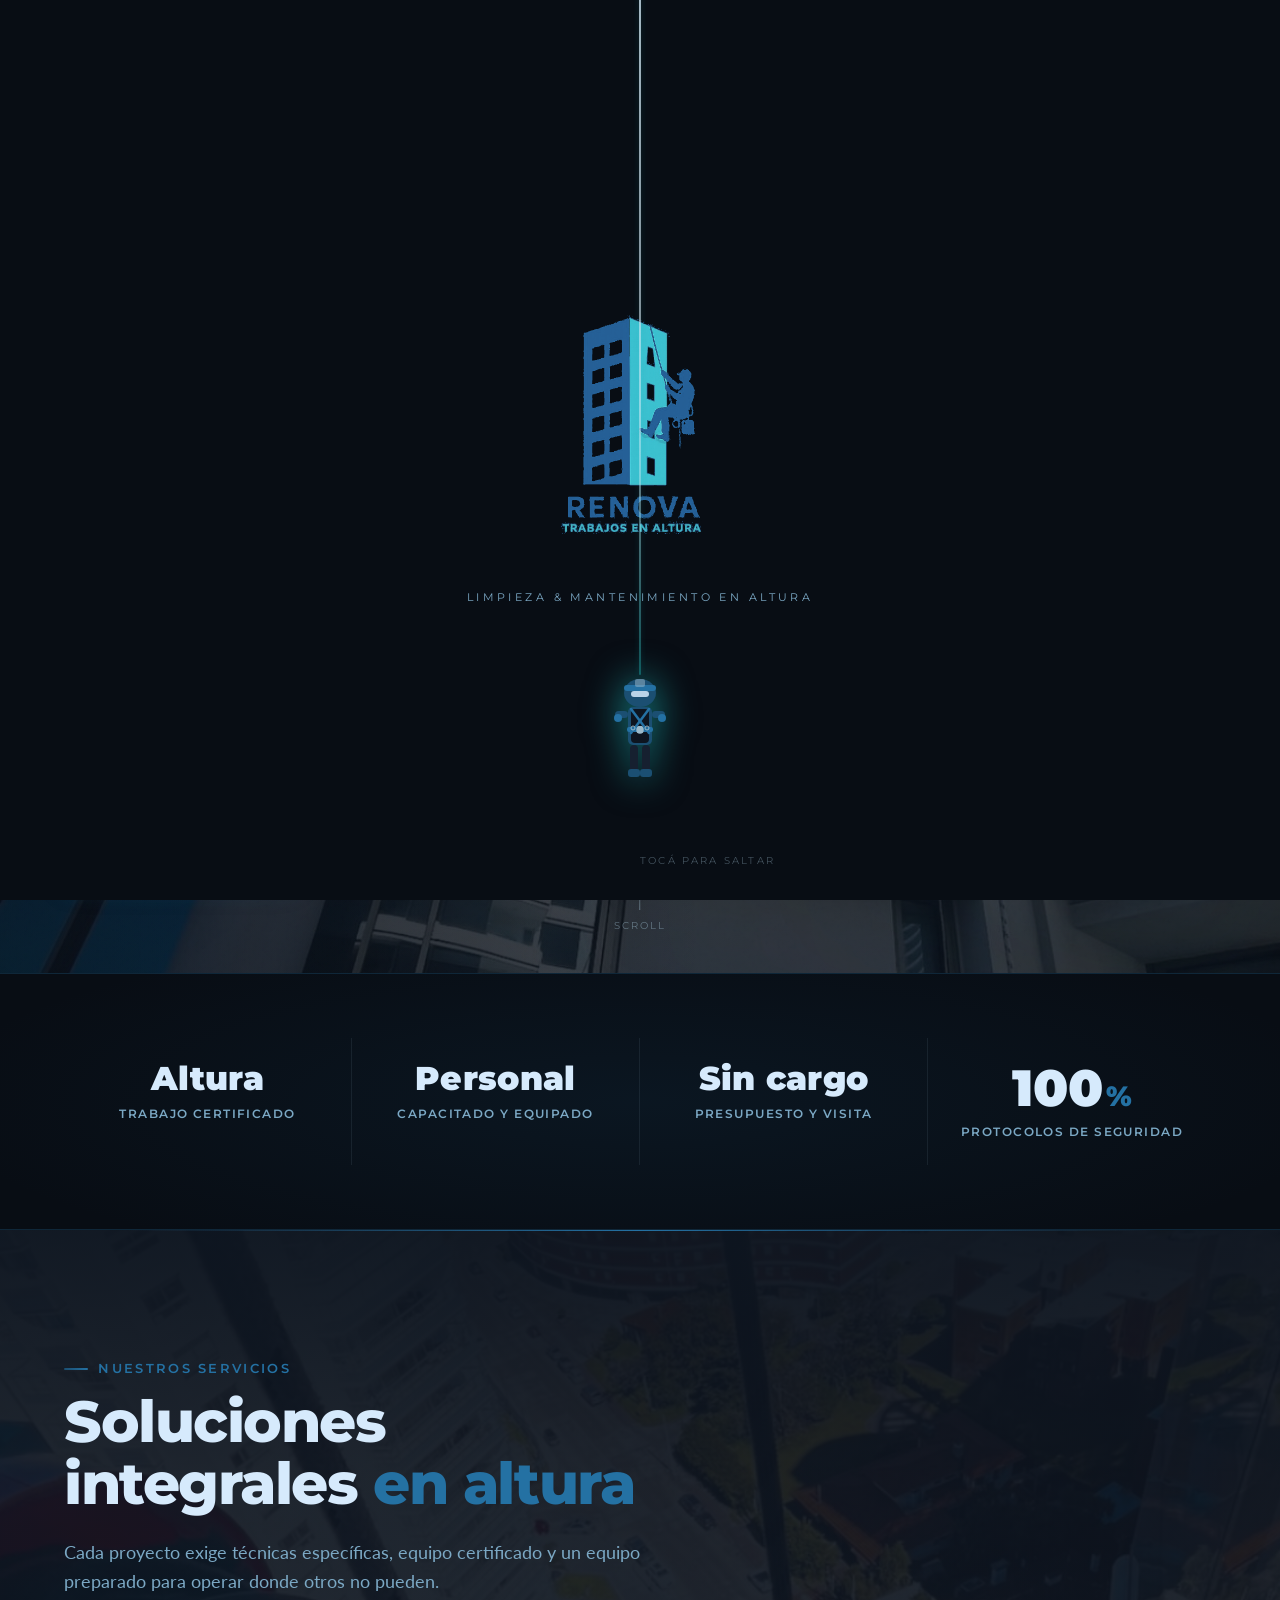
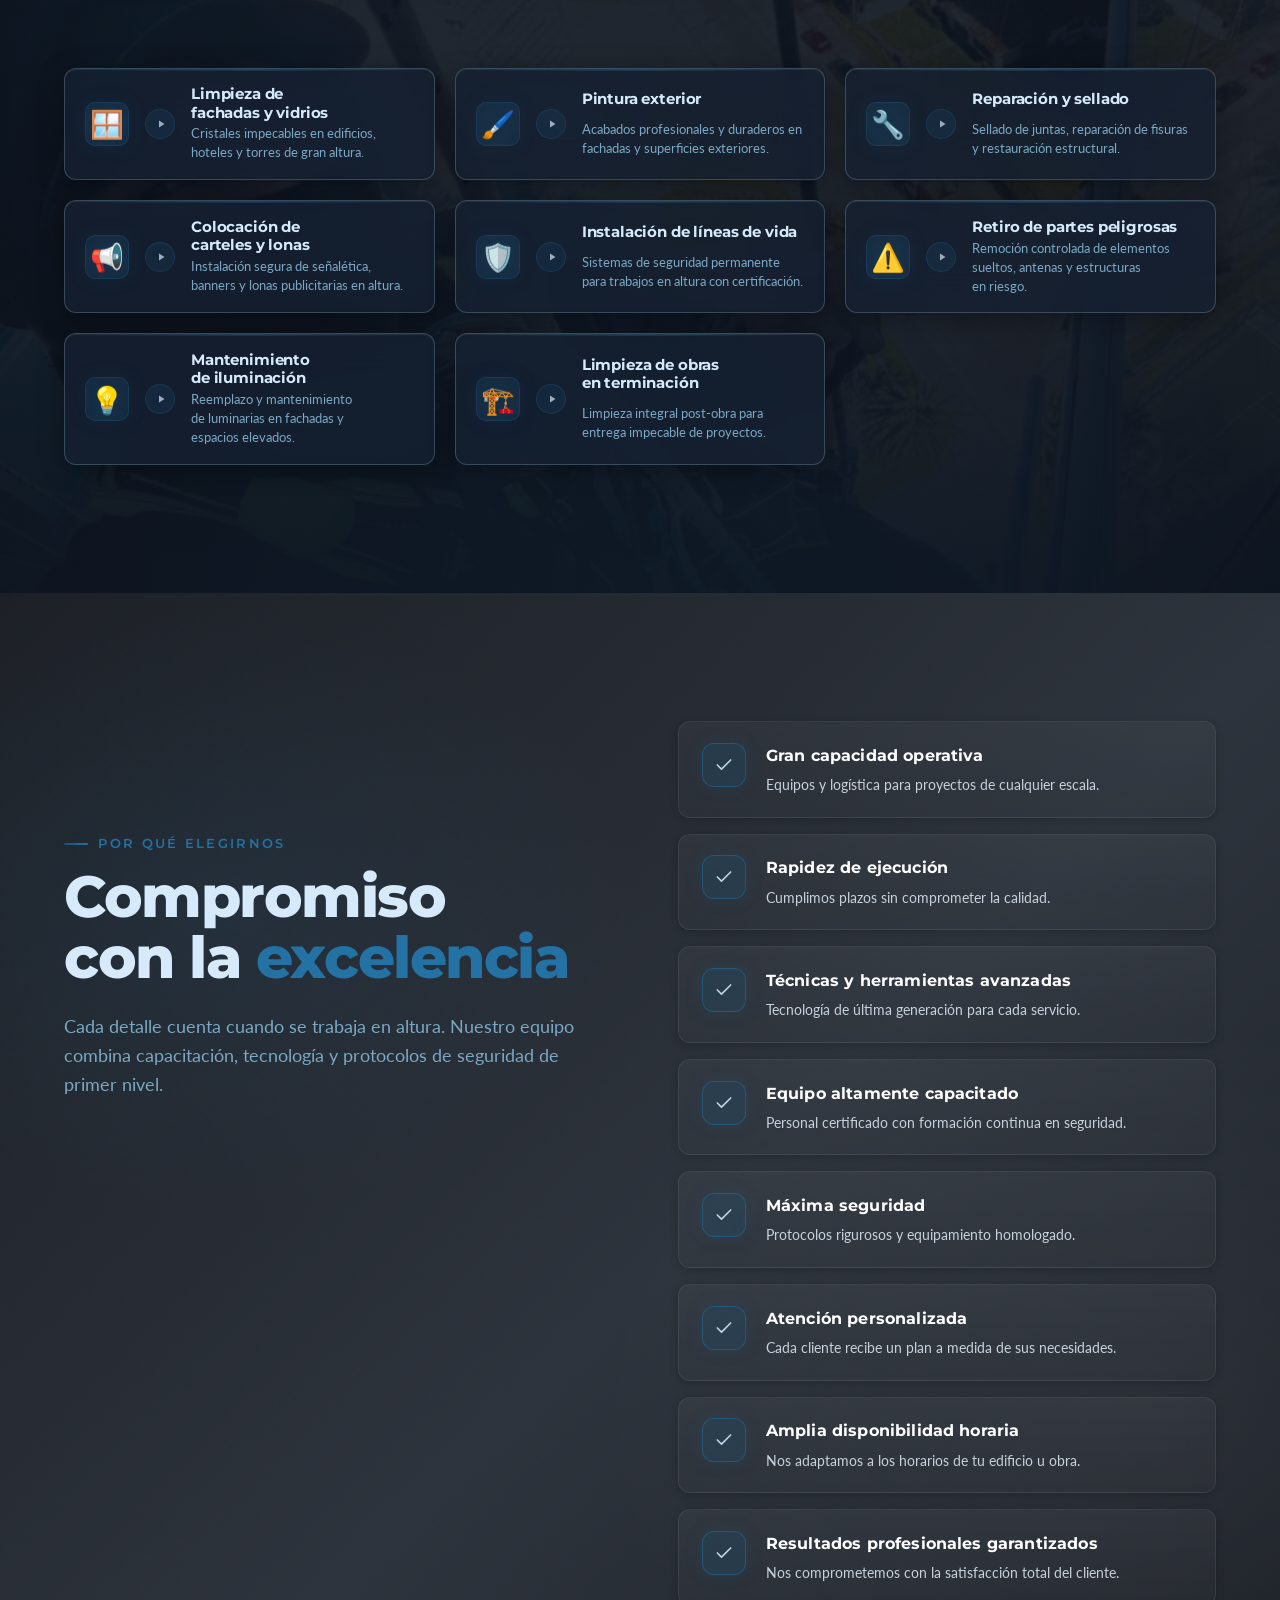
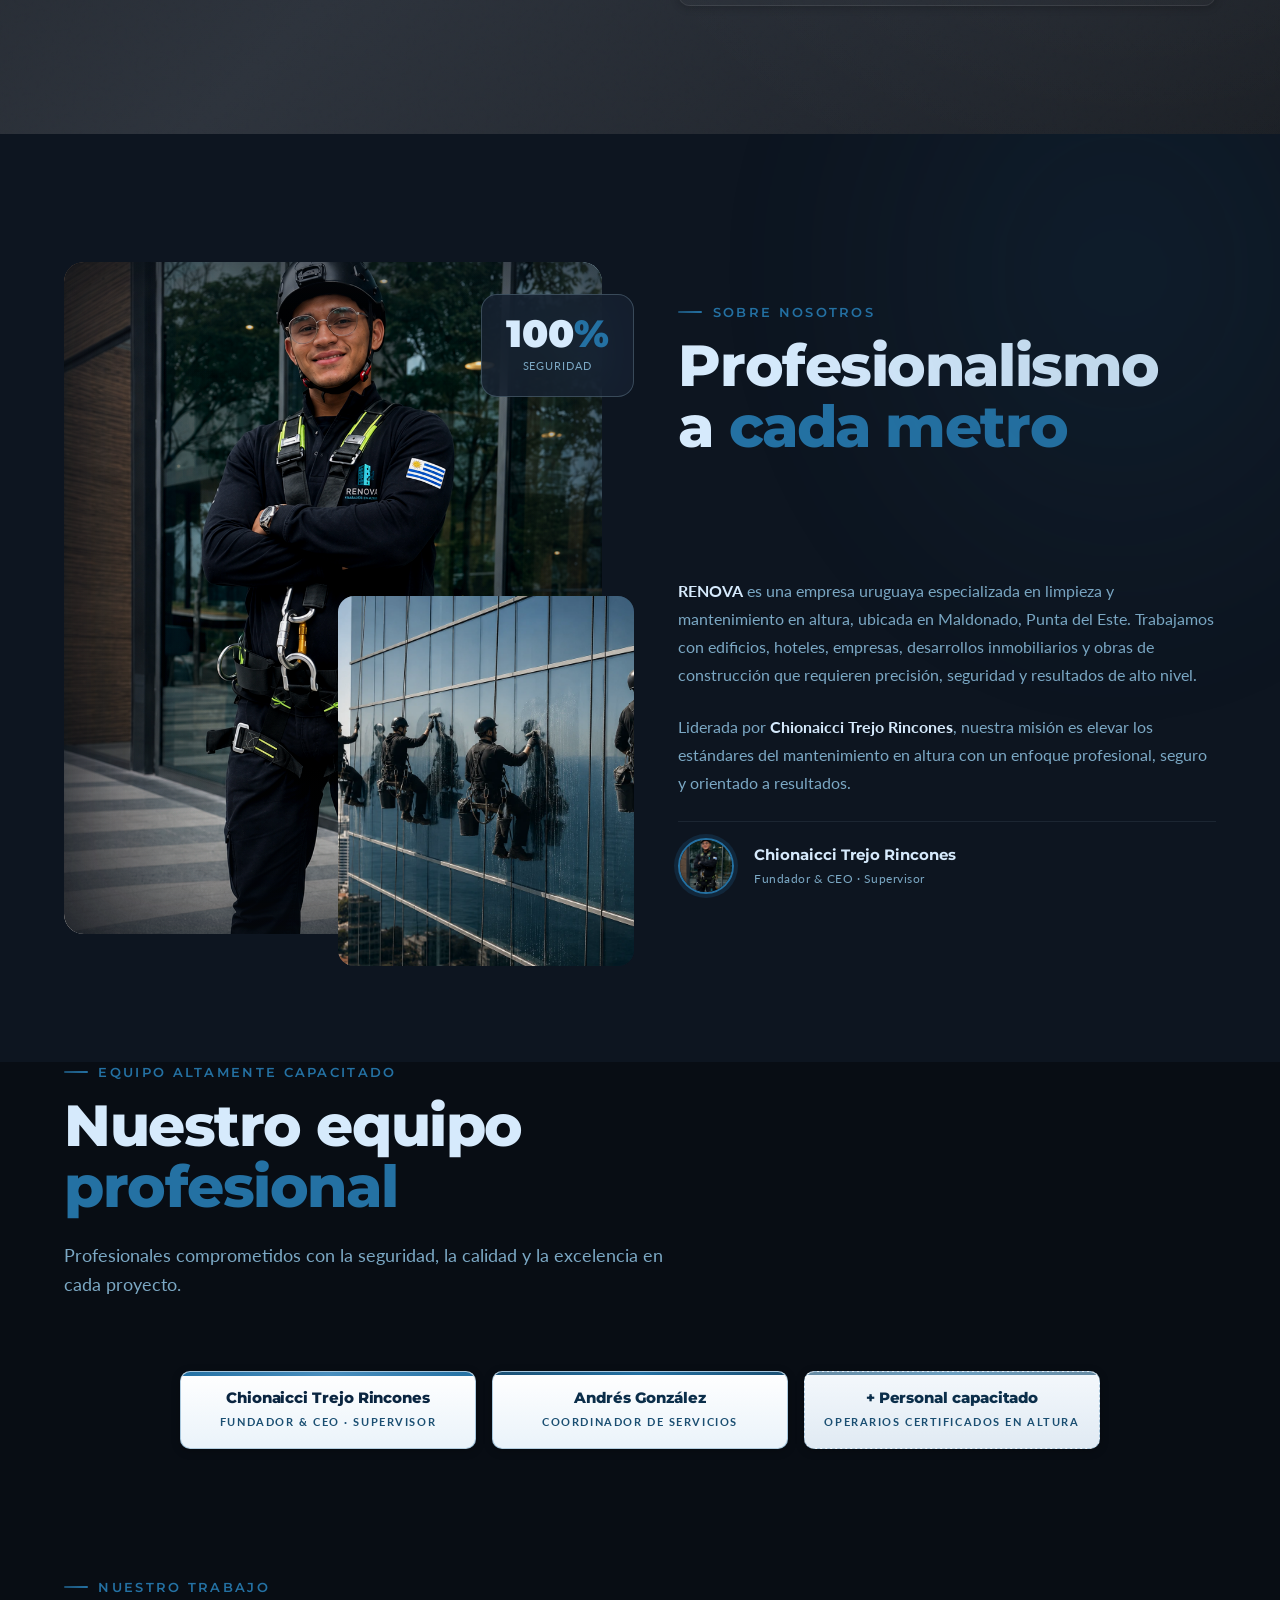
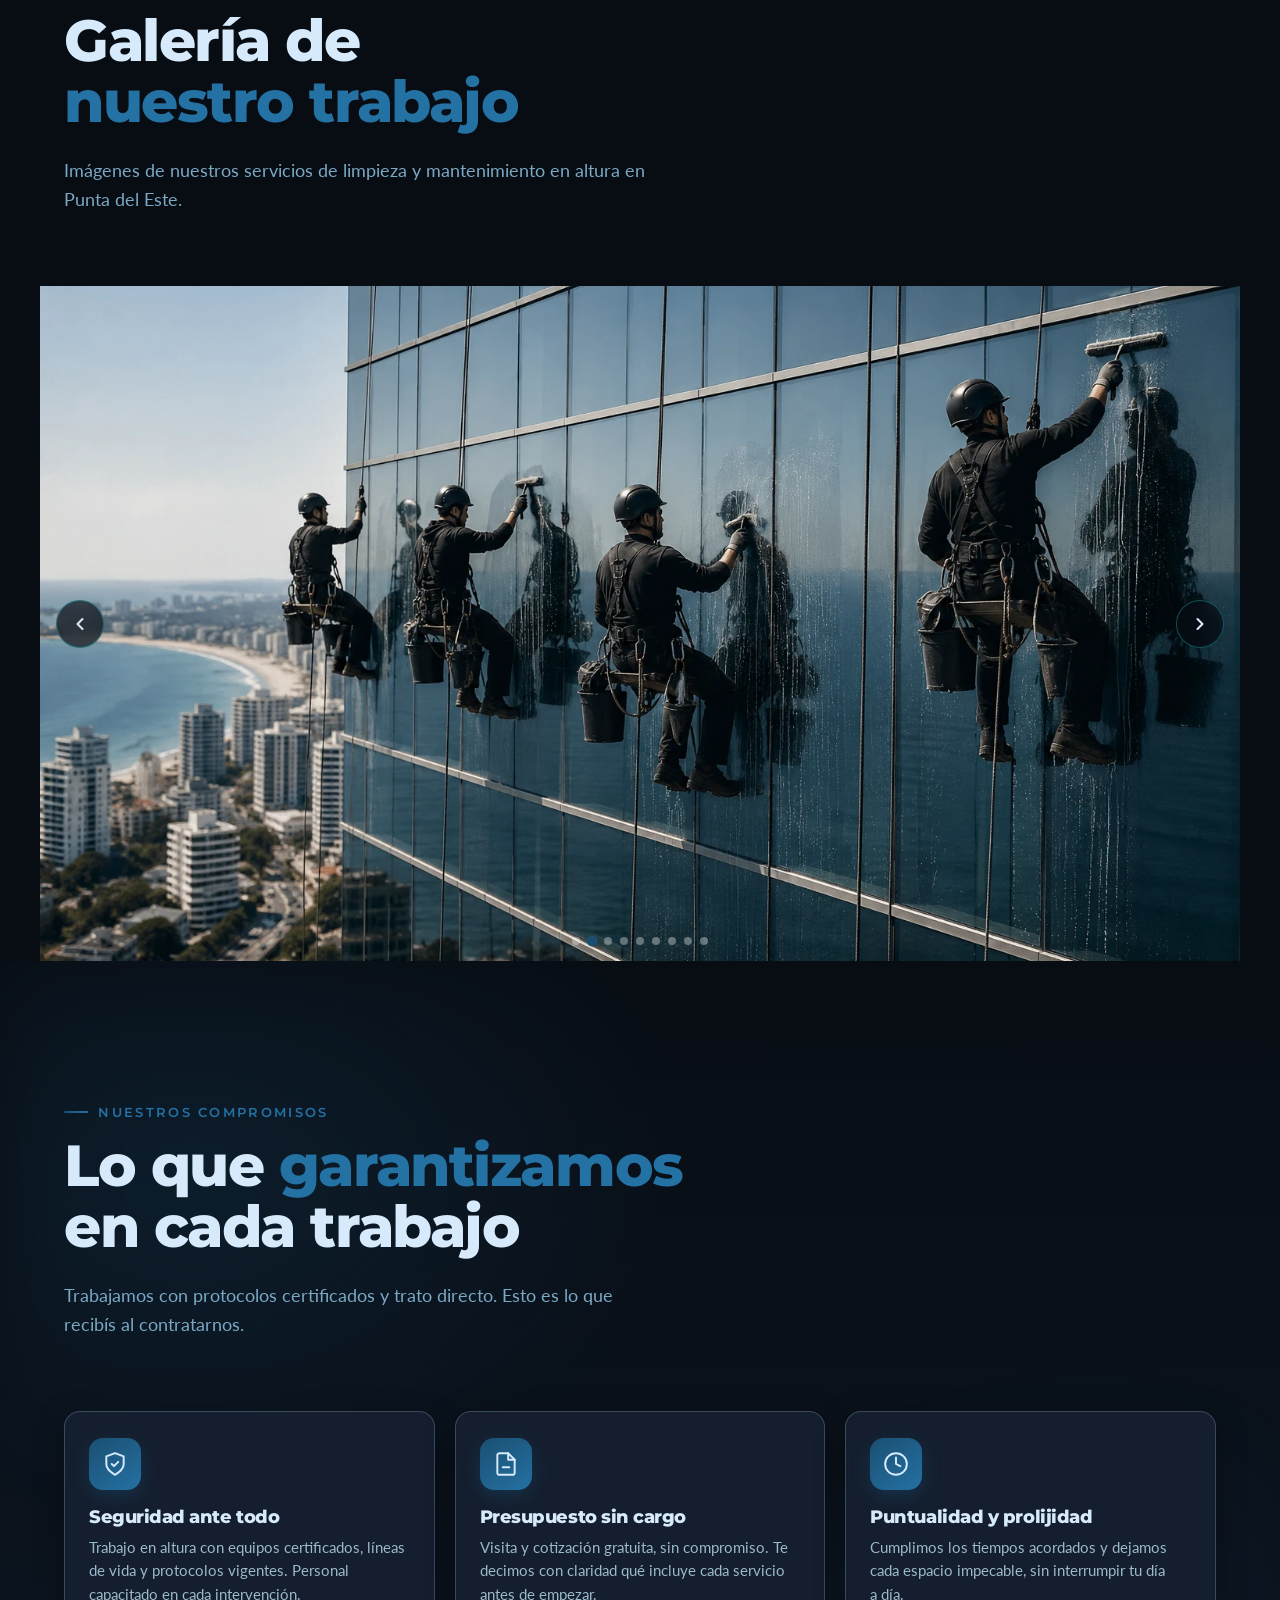
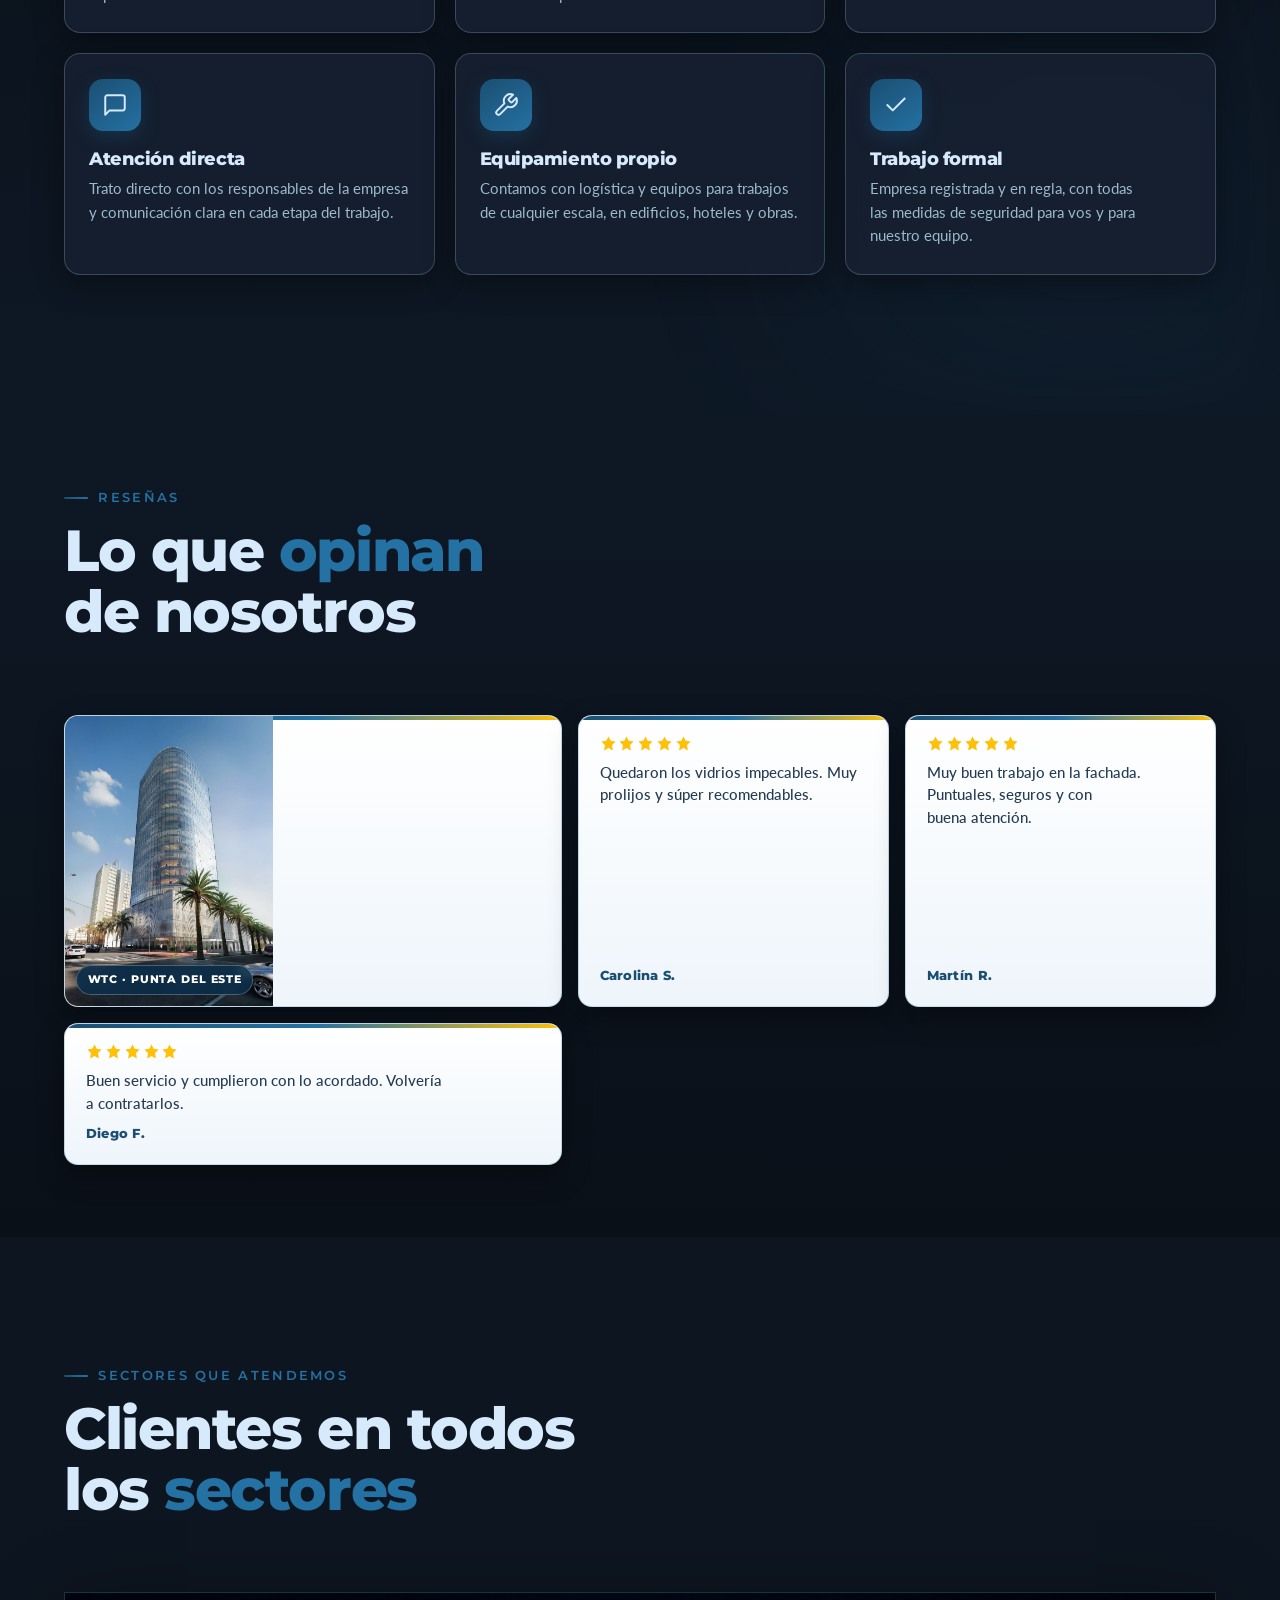
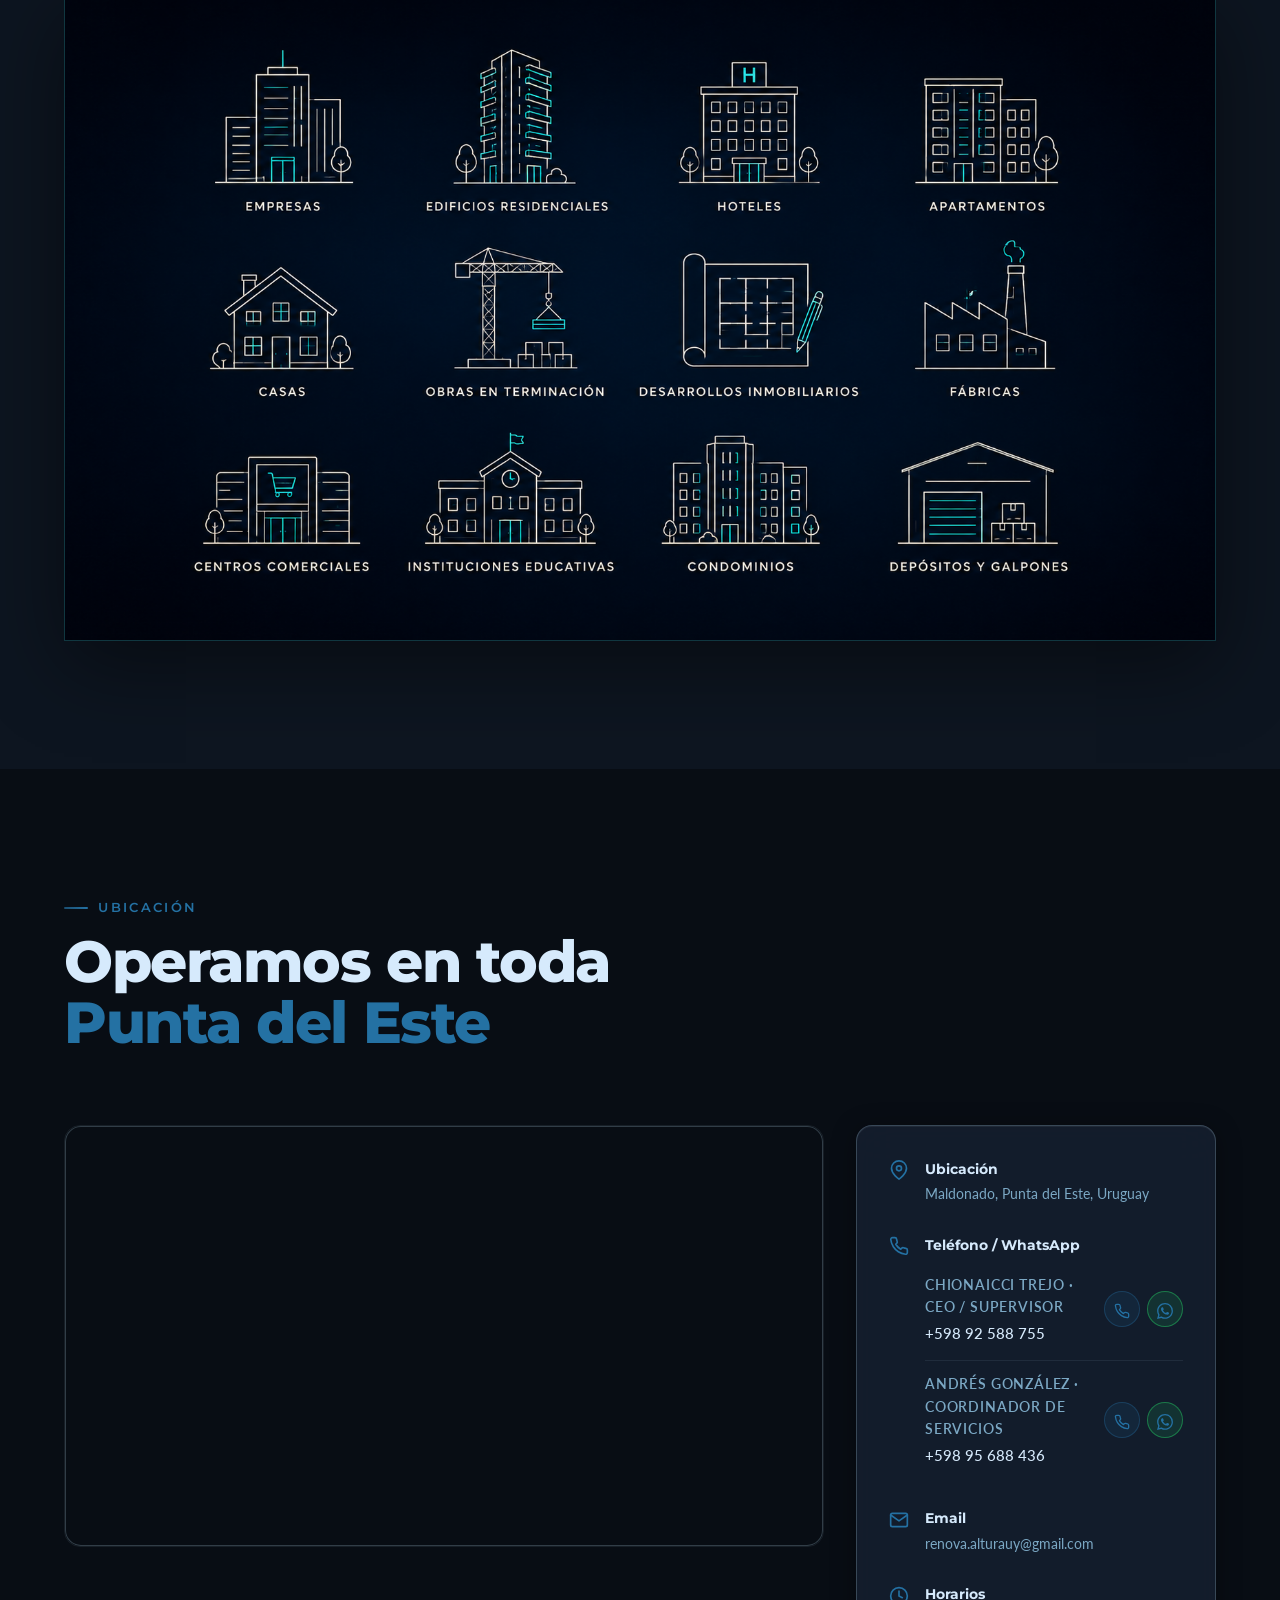
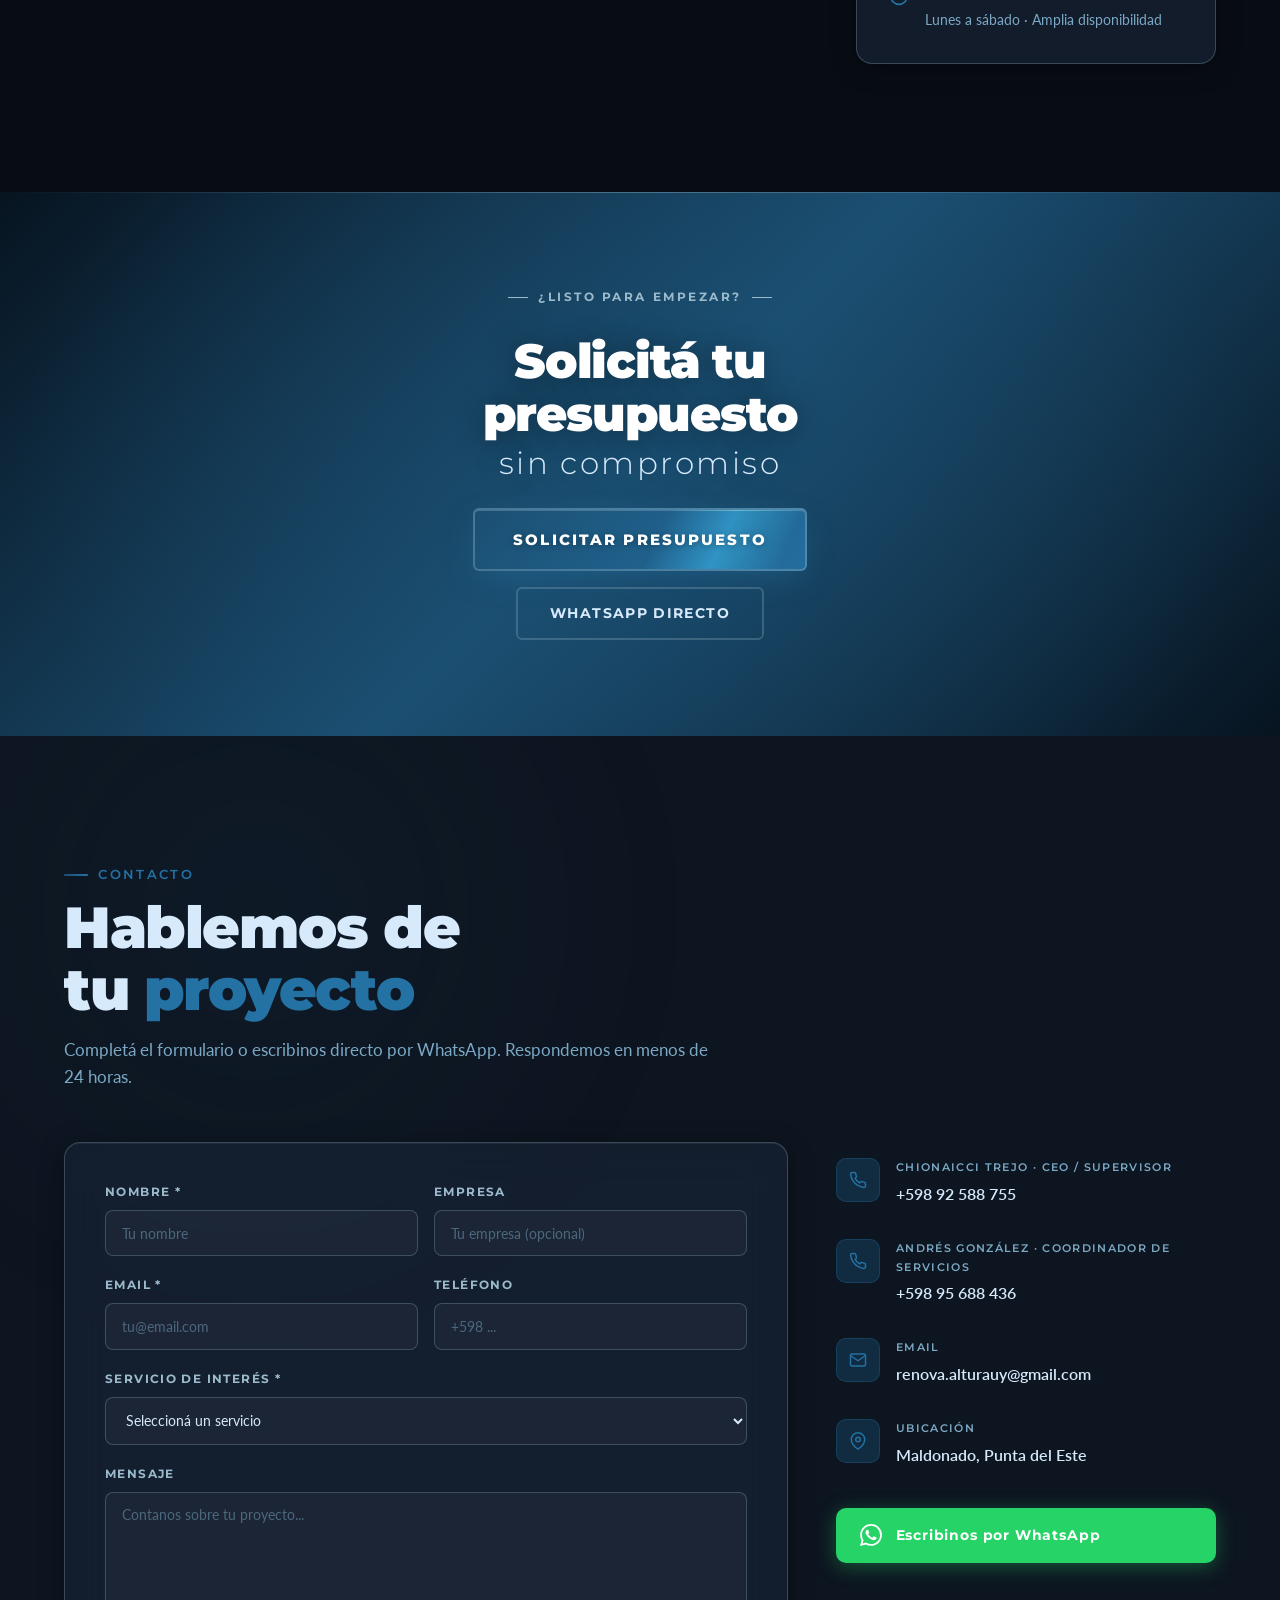
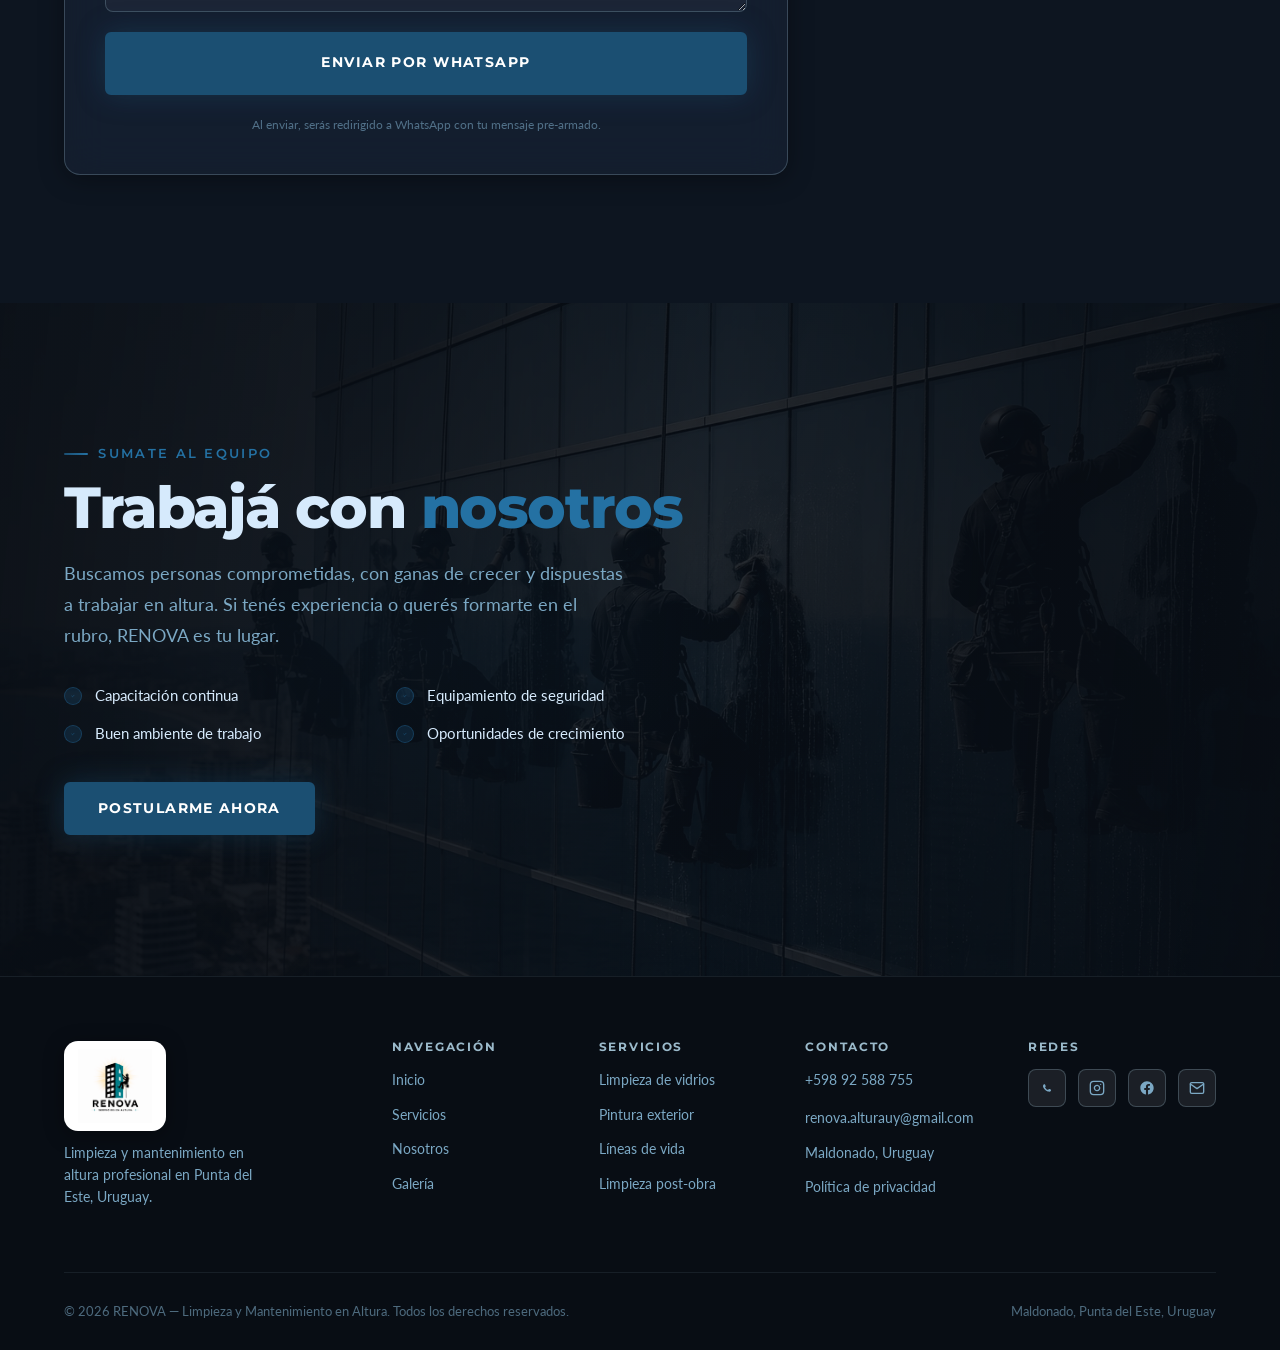
==== commit 1403e4a8: "oleada-1: SEO completo + JSON-LD + anonimato + privacidad + email ofuscado + robots/sitemap" ====
--- a/index.html
+++ b/index.html
@@ -1,19 +1,99 @@
 <!DOCTYPE html>
-<html lang="es">
+<html lang="es-UY">
 <head>
   <meta charset="UTF-8">
   <meta name="viewport" content="width=device-width, initial-scale=1.0">
-  <title>RENOVA — Limpieza y Mantenimiento en Altura · Punta del Este</title>
-  <meta name="description" content="Servicios profesionales de limpieza y mantenimiento en altura para edificios, hoteles, empresas y obras en Punta del Este, Uruguay. Precisión donde otros no llegan.">
+
+  <!-- ─── SEO Primary ─── -->
+  <title>RENOVA · Limpieza y mantenimiento en altura · Punta del Este, Uruguay</title>
+  <meta name="description" content="Trabajos en altura con rappel profesional en Punta del Este y Maldonado: limpieza de fachadas, vidrios, pintura exterior, sellado, líneas de vida y mantenimiento integral. Presupuesto sin compromiso en 24 horas.">
+  <meta name="keywords" content="limpieza en altura Punta del Este, mantenimiento en altura Maldonado, limpieza de vidrios edificios Uruguay, trabajos verticales, rappel industrial, pintura de fachadas, líneas de vida, RENOVA">
+  <meta name="robots" content="index, follow, max-image-preview:large">
   <meta name="theme-color" content="#080D14">
-
-  <!-- Fonts -->
+  <link rel="canonical" href="https://renovaaltura.com/">
+
+  <!-- ─── Open Graph / Facebook ─── -->
+  <meta property="og:type" content="website">
+  <meta property="og:url" content="https://renovaaltura.com/">
+  <meta property="og:title" content="RENOVA · Limpieza y mantenimiento en altura · Punta del Este">
+  <meta property="og:description" content="Trabajos verticales profesionales en Punta del Este: limpieza de fachadas, vidrios, pintura y mantenimiento integral con rappel certificado. Presupuesto en 24h.">
+  <meta property="og:image" content="https://renovaaltura.com/assets/img/logo-renova-nuevo.png">
+  <meta property="og:image:width" content="1200">
+  <meta property="og:image:height" content="630">
+  <meta property="og:locale" content="es_UY">
+  <meta property="og:site_name" content="RENOVA">
+
+  <!-- ─── Twitter Card ─── -->
+  <meta name="twitter:card" content="summary_large_image">
+  <meta name="twitter:title" content="RENOVA · Limpieza y mantenimiento en altura">
+  <meta name="twitter:description" content="Trabajos en altura profesionales en Punta del Este. Presupuesto sin compromiso en 24h.">
+  <meta name="twitter:image" content="https://renovaaltura.com/assets/img/logo-renova-nuevo.png">
+
+  <!-- ─── Favicon ─── -->
+  <link rel="icon" type="image/png" href="assets/img/logo-renova-trans.png">
+  <link rel="apple-touch-icon" href="assets/img/logo-renova-nuevo.png">
+
+  <!-- ─── Fonts ─── -->
   <link rel="preconnect" href="https://fonts.googleapis.com">
   <link rel="preconnect" href="https://fonts.gstatic.com" crossorigin>
   <link href="https://fonts.googleapis.com/css2?family=Lato:wght@300;400;700&family=Montserrat:wght@300;600;700;800;900&display=swap" rel="stylesheet">
 
-  <!-- Styles -->
-  <link rel="stylesheet" href="styles.css?v=20260521">
+  <!-- ─── Styles ─── -->
+  <link rel="stylesheet" href="styles.css?v=20260531">
+
+  <!-- ─── JSON-LD: LocalBusiness ─── -->
+  <script type="application/ld+json">
+  {
+    "@context": "https://schema.org",
+    "@type": "LocalBusiness",
+    "@id": "https://renovaaltura.com/#business",
+    "name": "RENOVA",
+    "alternateName": "RENOVA Trabajos en Altura",
+    "description": "Empresa profesional de limpieza y mantenimiento en altura con técnicas de rappel certificadas en Punta del Este, Uruguay.",
+    "url": "https://renovaaltura.com/",
+    "image": "https://renovaaltura.com/assets/img/logo-renova-nuevo.png",
+    "logo": "https://renovaaltura.com/assets/img/logo-renova-nuevo.png",
+    "telephone": "+59892588755",
+    "priceRange": "$$",
+    "address": {
+      "@type": "PostalAddress",
+      "addressLocality": "Maldonado",
+      "addressRegion": "Maldonado",
+      "addressCountry": "UY"
+    },
+    "areaServed": [
+      { "@type": "City", "name": "Punta del Este" },
+      { "@type": "City", "name": "Maldonado" },
+      { "@type": "AdministrativeArea", "name": "Departamento de Maldonado" }
+    ],
+    "geo": {
+      "@type": "GeoCoordinates",
+      "latitude": -34.92,
+      "longitude": -54.97
+    },
+    "openingHoursSpecification": [{
+      "@type": "OpeningHoursSpecification",
+      "dayOfWeek": ["Monday","Tuesday","Wednesday","Thursday","Friday","Saturday"],
+      "opens": "08:00",
+      "closes": "19:00"
+    }],
+    "sameAs": ["https://wa.me/59892588755"],
+    "hasOfferCatalog": {
+      "@type": "OfferCatalog",
+      "name": "Servicios en altura",
+      "itemListElement": [
+        { "@type": "Offer", "itemOffered": { "@type": "Service", "name": "Limpieza de fachadas y vidrios" } },
+        { "@type": "Offer", "itemOffered": { "@type": "Service", "name": "Pintura exterior" } },
+        { "@type": "Offer", "itemOffered": { "@type": "Service", "name": "Reparación y sellado" } },
+        { "@type": "Offer", "itemOffered": { "@type": "Service", "name": "Colocación de carteles y lonas" } },
+        { "@type": "Offer", "itemOffered": { "@type": "Service", "name": "Instalación de líneas de vida" } },
+        { "@type": "Offer", "itemOffered": { "@type": "Service", "name": "Retiro de partes peligrosas" } },
+        { "@type": "Offer", "itemOffered": { "@type": "Service", "name": "Mantenimiento de iluminación" } },
+        { "@type": "Offer", "itemOffered": { "@type": "Service", "name": "Limpieza de obras en terminación" } }
+      ]
+    }
+  }
+  </script>
 </head>
 <body>
 
@@ -756,7 +836,7 @@
             <svg viewBox="0 0 24 24" fill="none" stroke="currentColor" stroke-width="2" stroke-linecap="round" stroke-linejoin="round"><path d="M4 4h16c1.1 0 2 .9 2 2v12c0 1.1-.9 2-2 2H4c-1.1 0-2-.9-2-2V6c0-1.1.9-2 2-2z"/><polyline points="22,6 12,13 2,6"/></svg>
             <div>
               <strong>Email</strong>
-              <span><a href="mailto:renova.alturauy@gmail.com">renova.alturauy@gmail.com</a></span>
+              <span class="js-email" data-u="renova.alturauy" data-d="gmail.com">Cargando…</span>
             </div>
           </div>
           <div class="location-item">
@@ -872,7 +952,7 @@
               </div>
               <div>
                 <span class="contact-info-label">Email</span>
-                <a href="mailto:renova.alturauy@gmail.com" class="contact-info-value">renova.alturauy@gmail.com</a>
+                <span class="contact-info-value js-email" data-u="renova.alturauy" data-d="gmail.com">Cargando…</span>
               </div>
             </div>
             <div class="contact-info-item">
@@ -1027,8 +1107,9 @@
           <div class="footer-nav-col">
             <h4>Contacto</h4>
             <a href="tel:+59892588755">+598 92 588 755</a>
-            <a href="mailto:renova.alturauy@gmail.com">renova.alturauy@gmail.com</a>
+            <span class="js-email" data-u="renova.alturauy" data-d="gmail.com">Email</span>
             <a href="#ubicacion">Maldonado, Uruguay</a>
+            <a href="privacidad.html">Política de privacidad</a>
           </div>
         </nav>
 
@@ -1044,7 +1125,7 @@
             <a href="https://www.facebook.com/profile.php?id=61590498955363" class="footer-social-link" target="_blank" rel="noopener noreferrer" aria-label="Facebook">
               <svg viewBox="0 0 24 24" fill="currentColor"><path d="M22 12c0-5.523-4.477-10-10-10S2 6.477 2 12c0 4.991 3.657 9.128 8.438 9.878v-6.987h-2.54V12h2.54V9.797c0-2.506 1.492-3.89 3.777-3.89 1.094 0 2.238.195 2.238.195v2.46h-1.26c-1.243 0-1.63.771-1.63 1.562V12h2.773l-.443 2.89h-2.33v6.988C18.343 21.128 22 16.991 22 12z"/></svg>
             </a>
-            <a href="mailto:renova.alturauy@gmail.com" class="footer-social-link" aria-label="Email">
+            <a href="#contacto" class="footer-social-link js-email-link" data-u="renova.alturauy" data-d="gmail.com" aria-label="Email">
               <svg viewBox="0 0 24 24" fill="none" stroke="currentColor" stroke-width="2" stroke-linecap="round" stroke-linejoin="round"><path d="M4 4h16c1.1 0 2 .9 2 2v12c0 1.1-.9 2-2 2H4c-1.1 0-2-.9-2-2V6c0-1.1.9-2 2-2z"/><polyline points="22,6 12,13 2,6"/></svg>
             </a>
           </div>
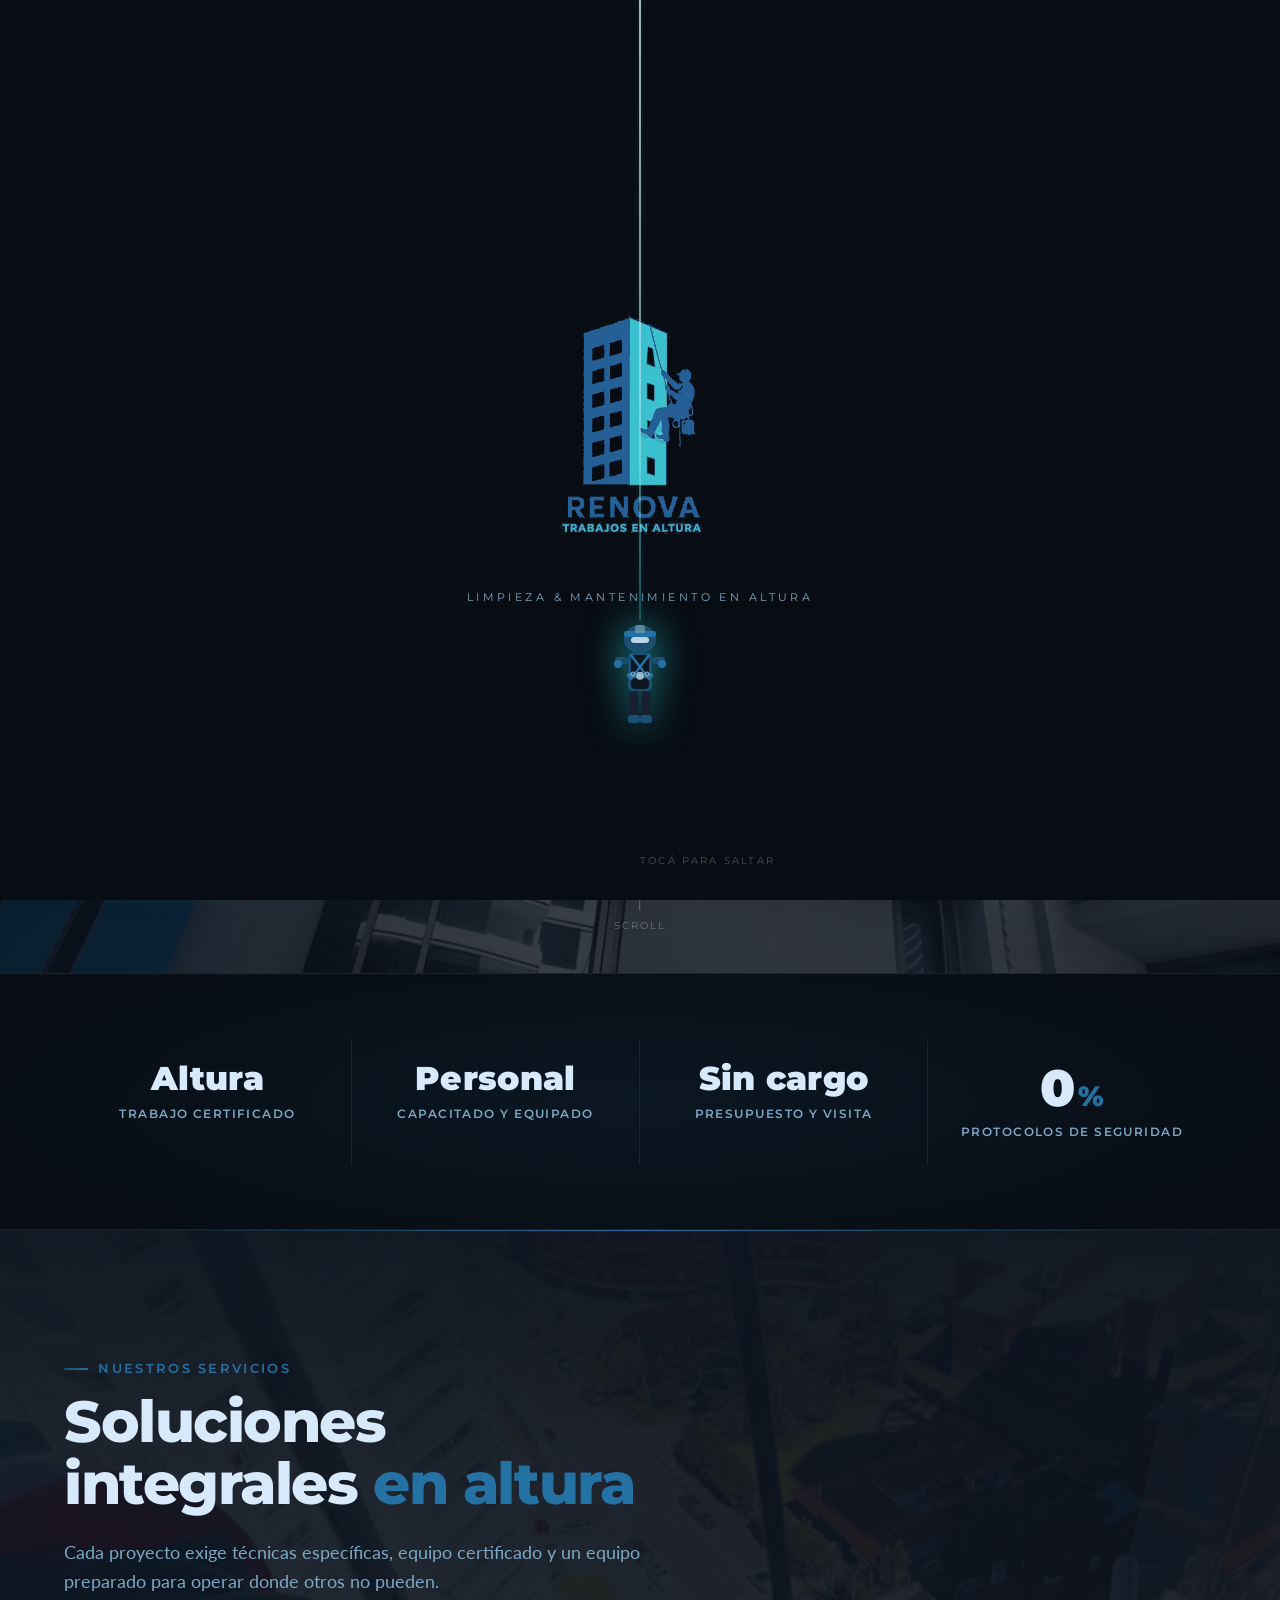
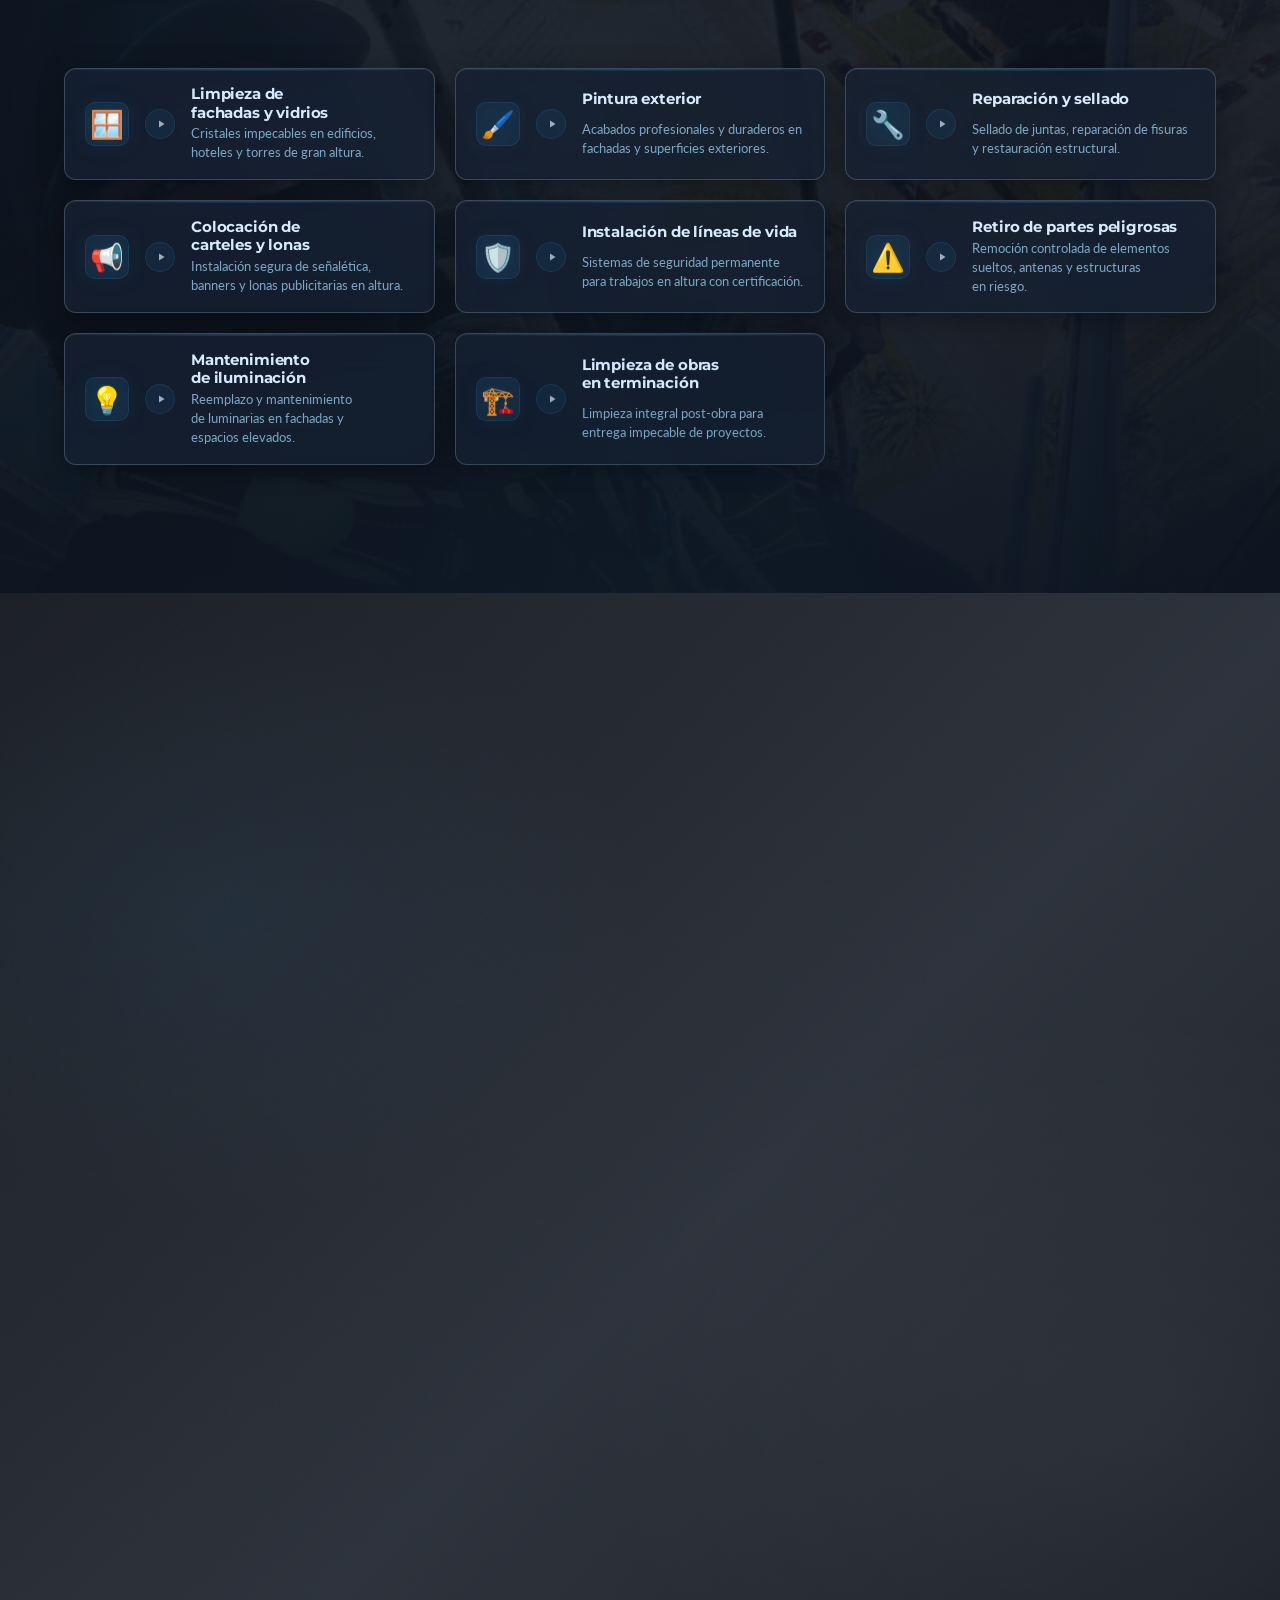
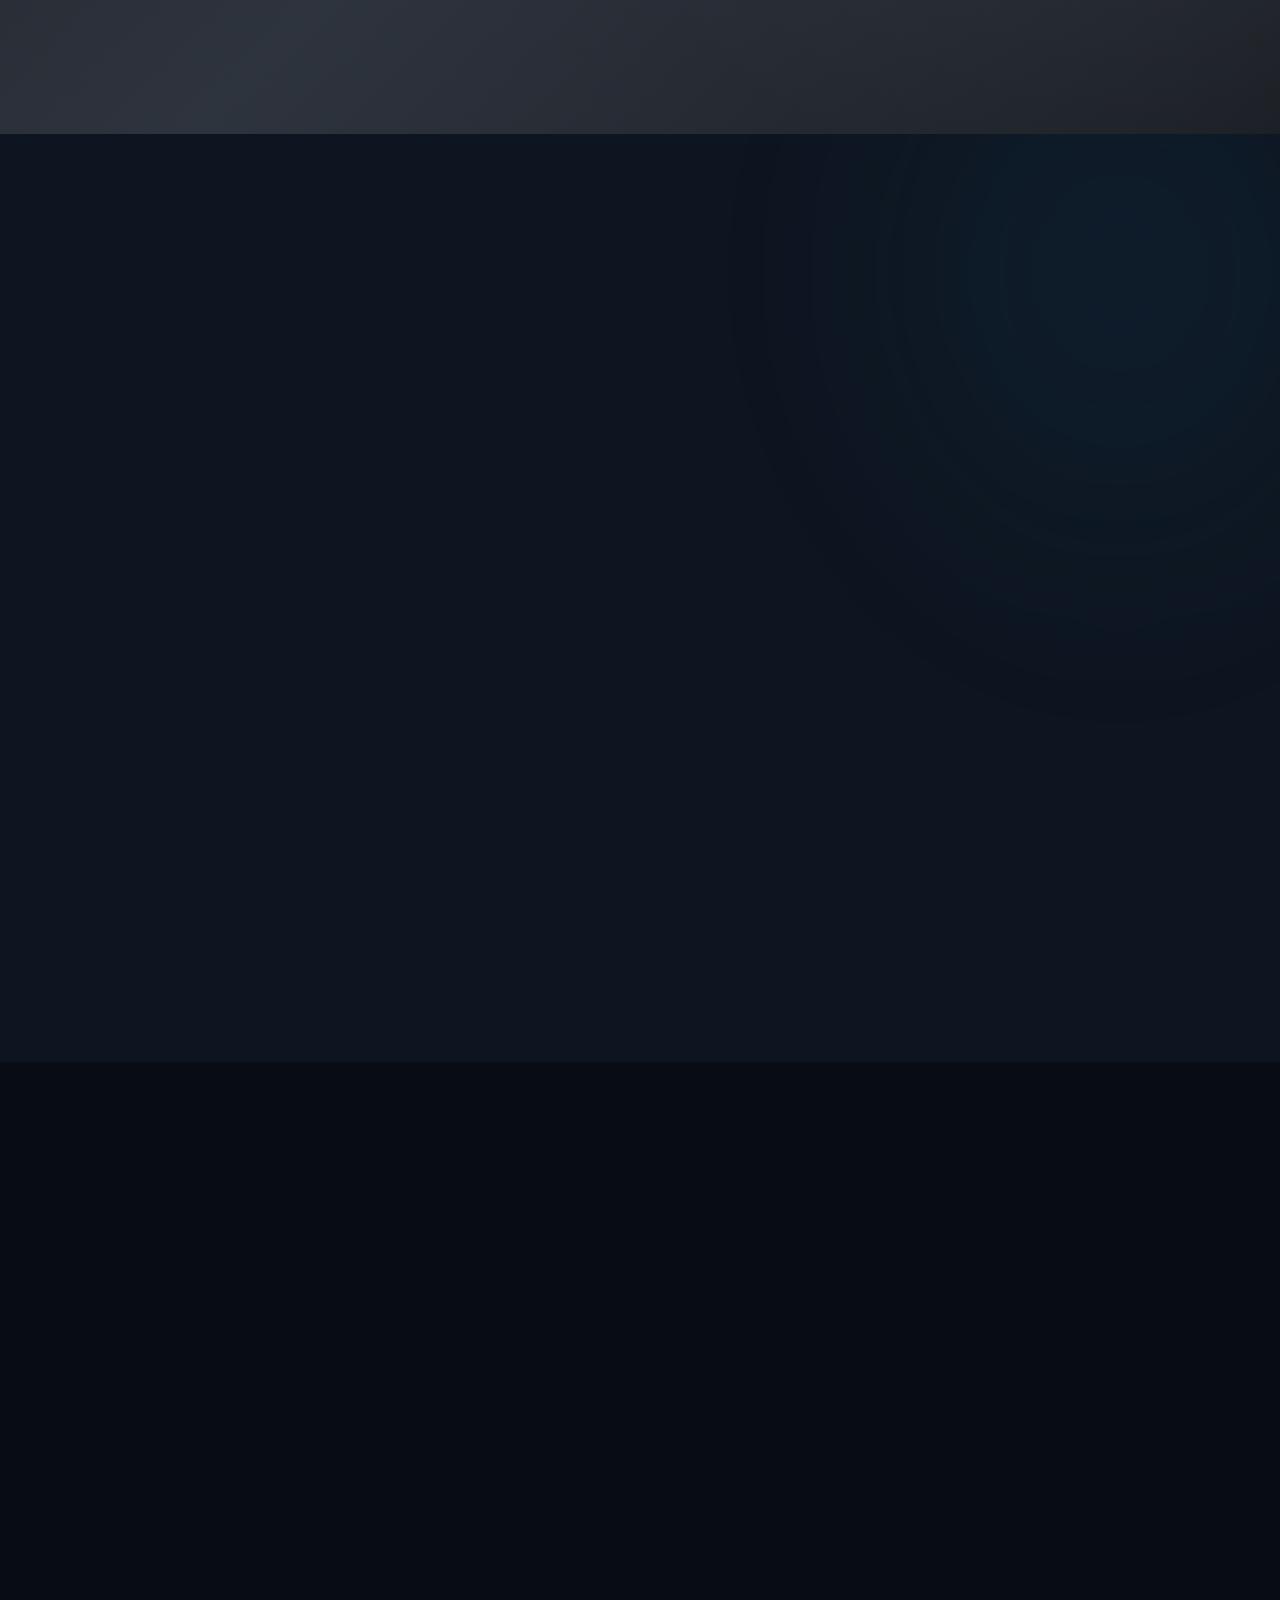
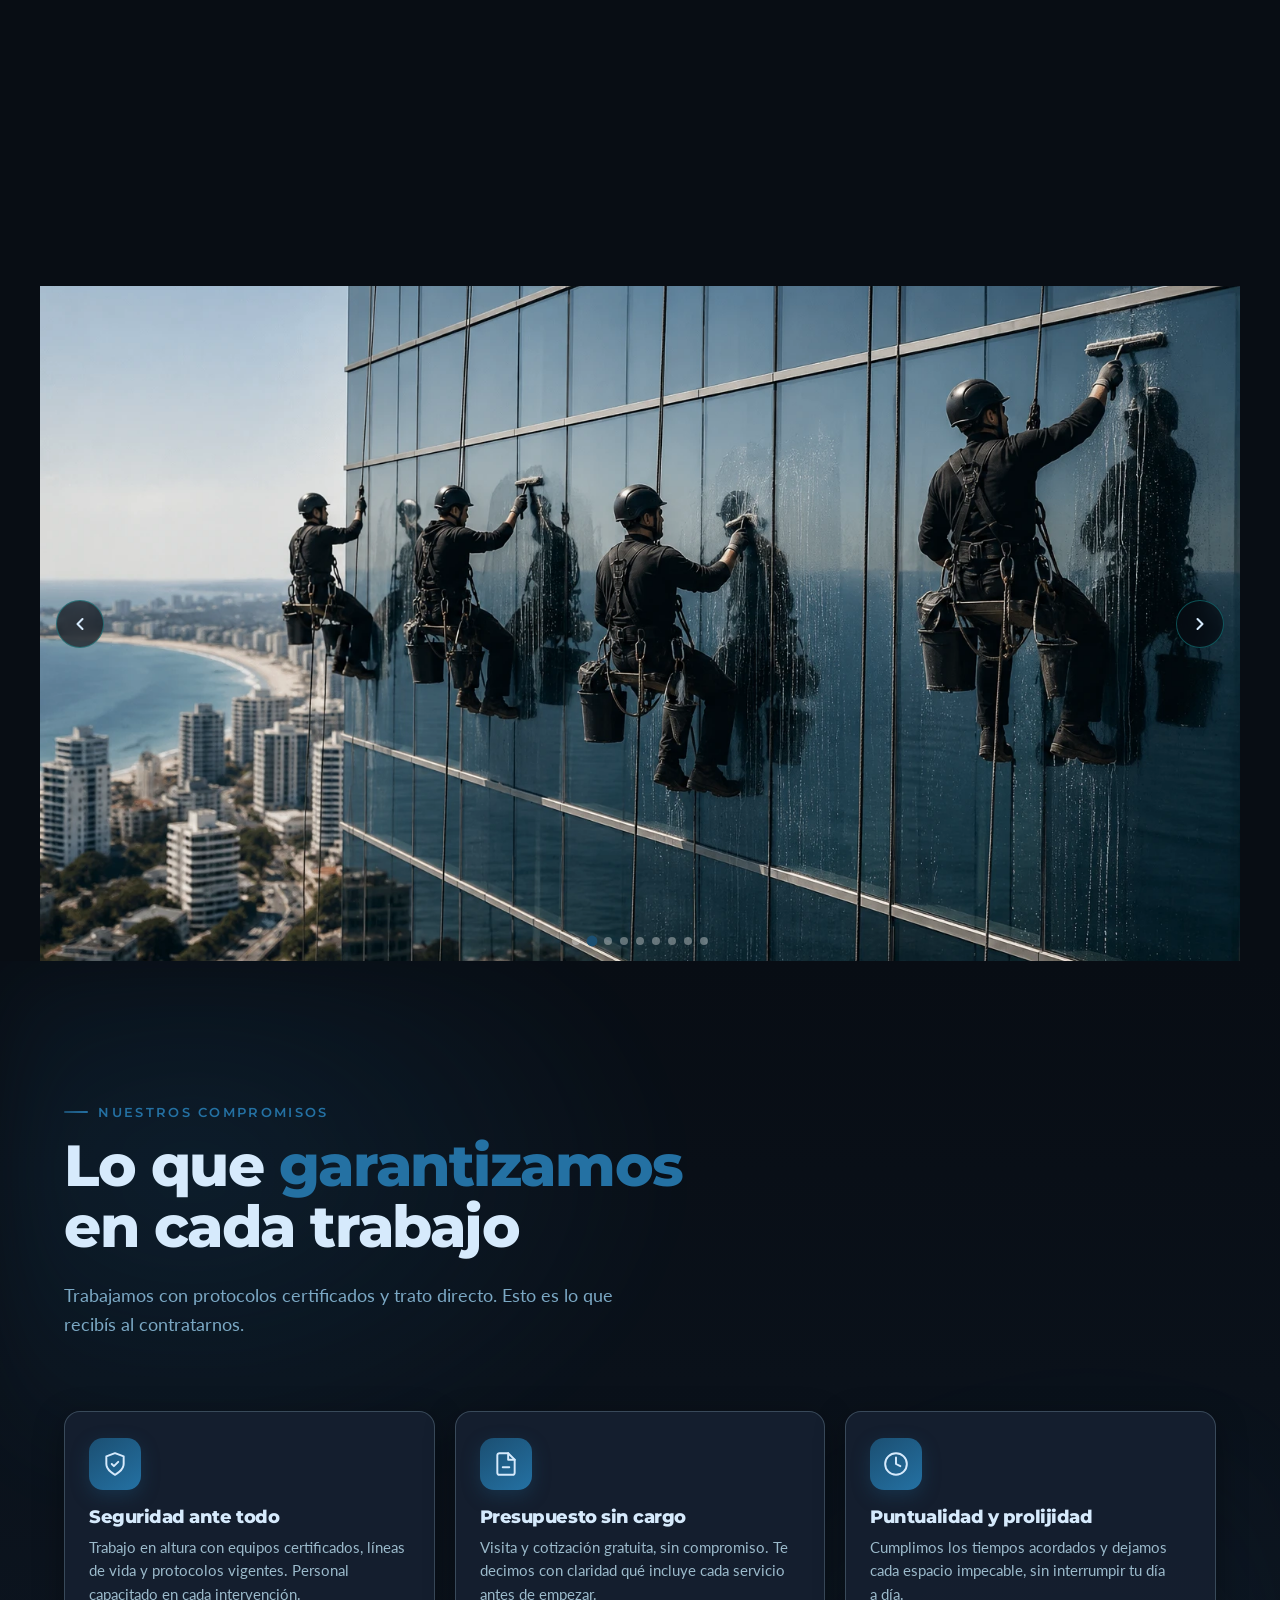
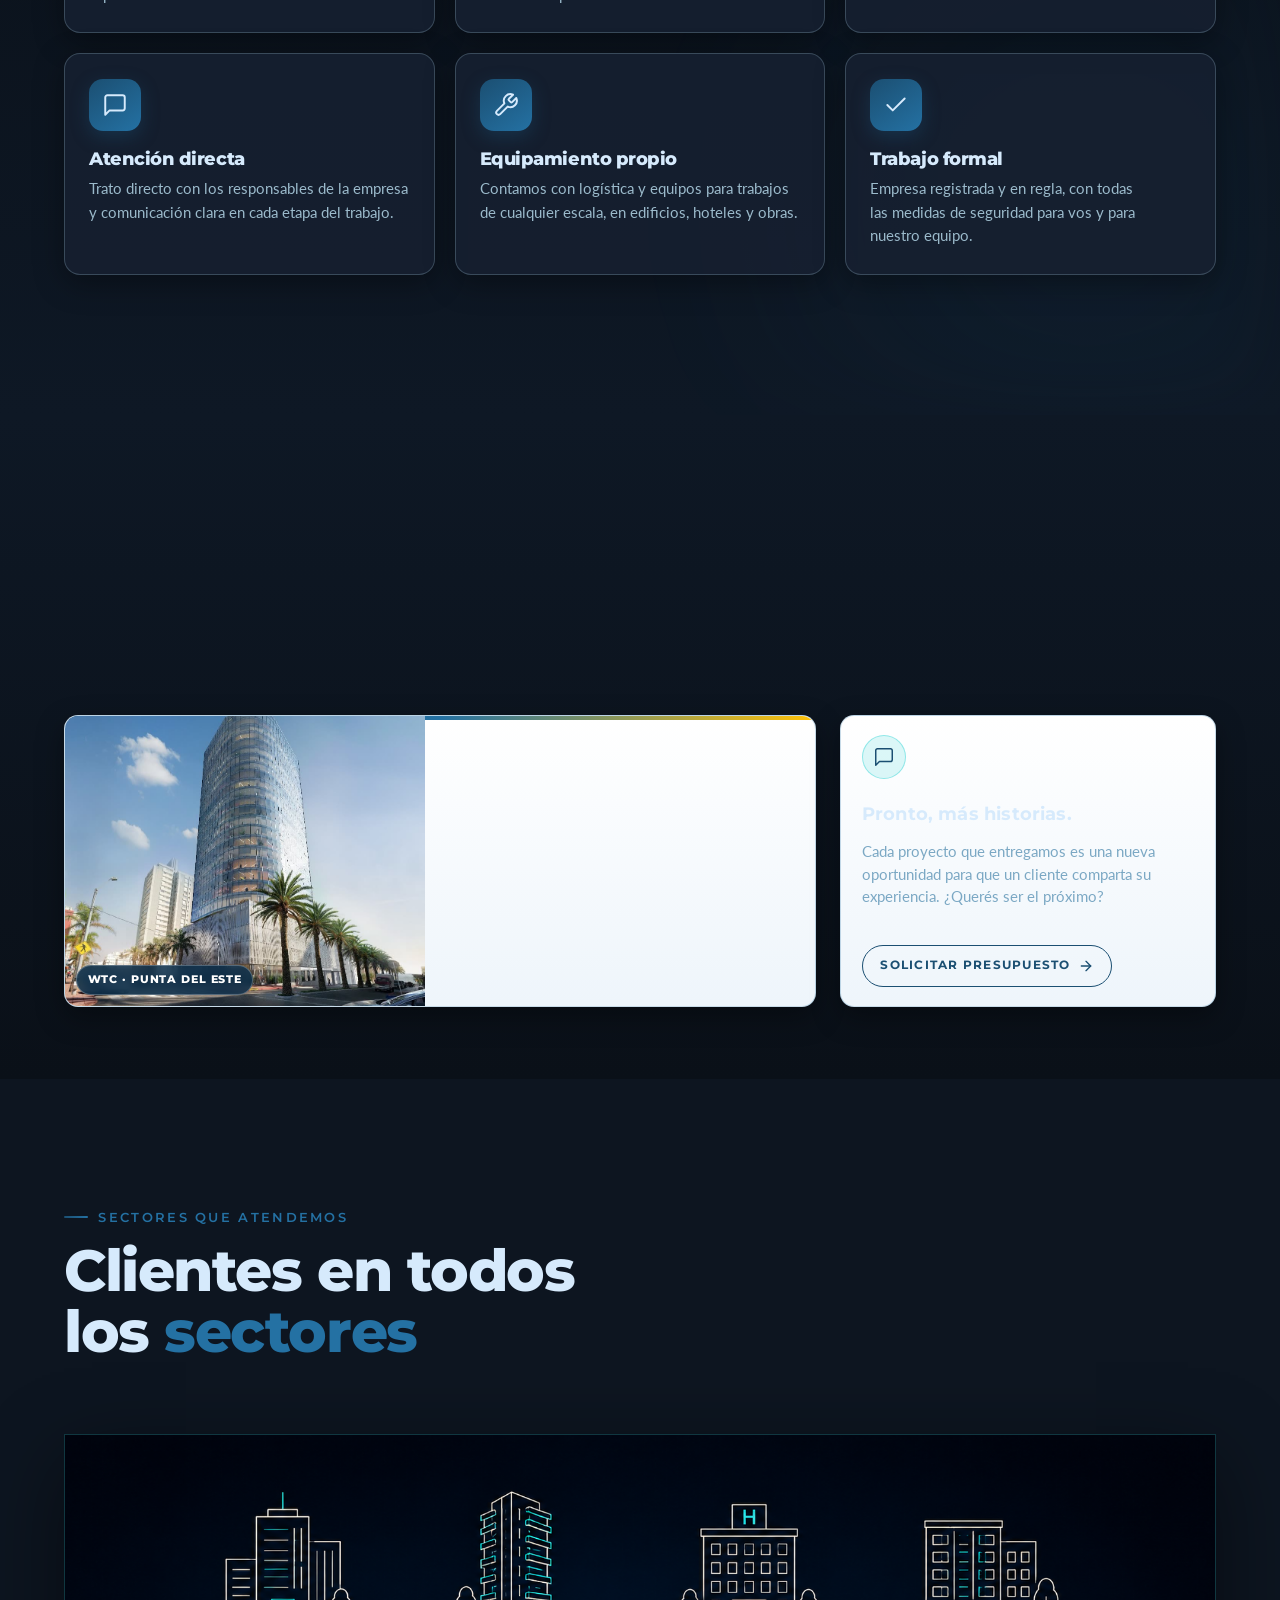
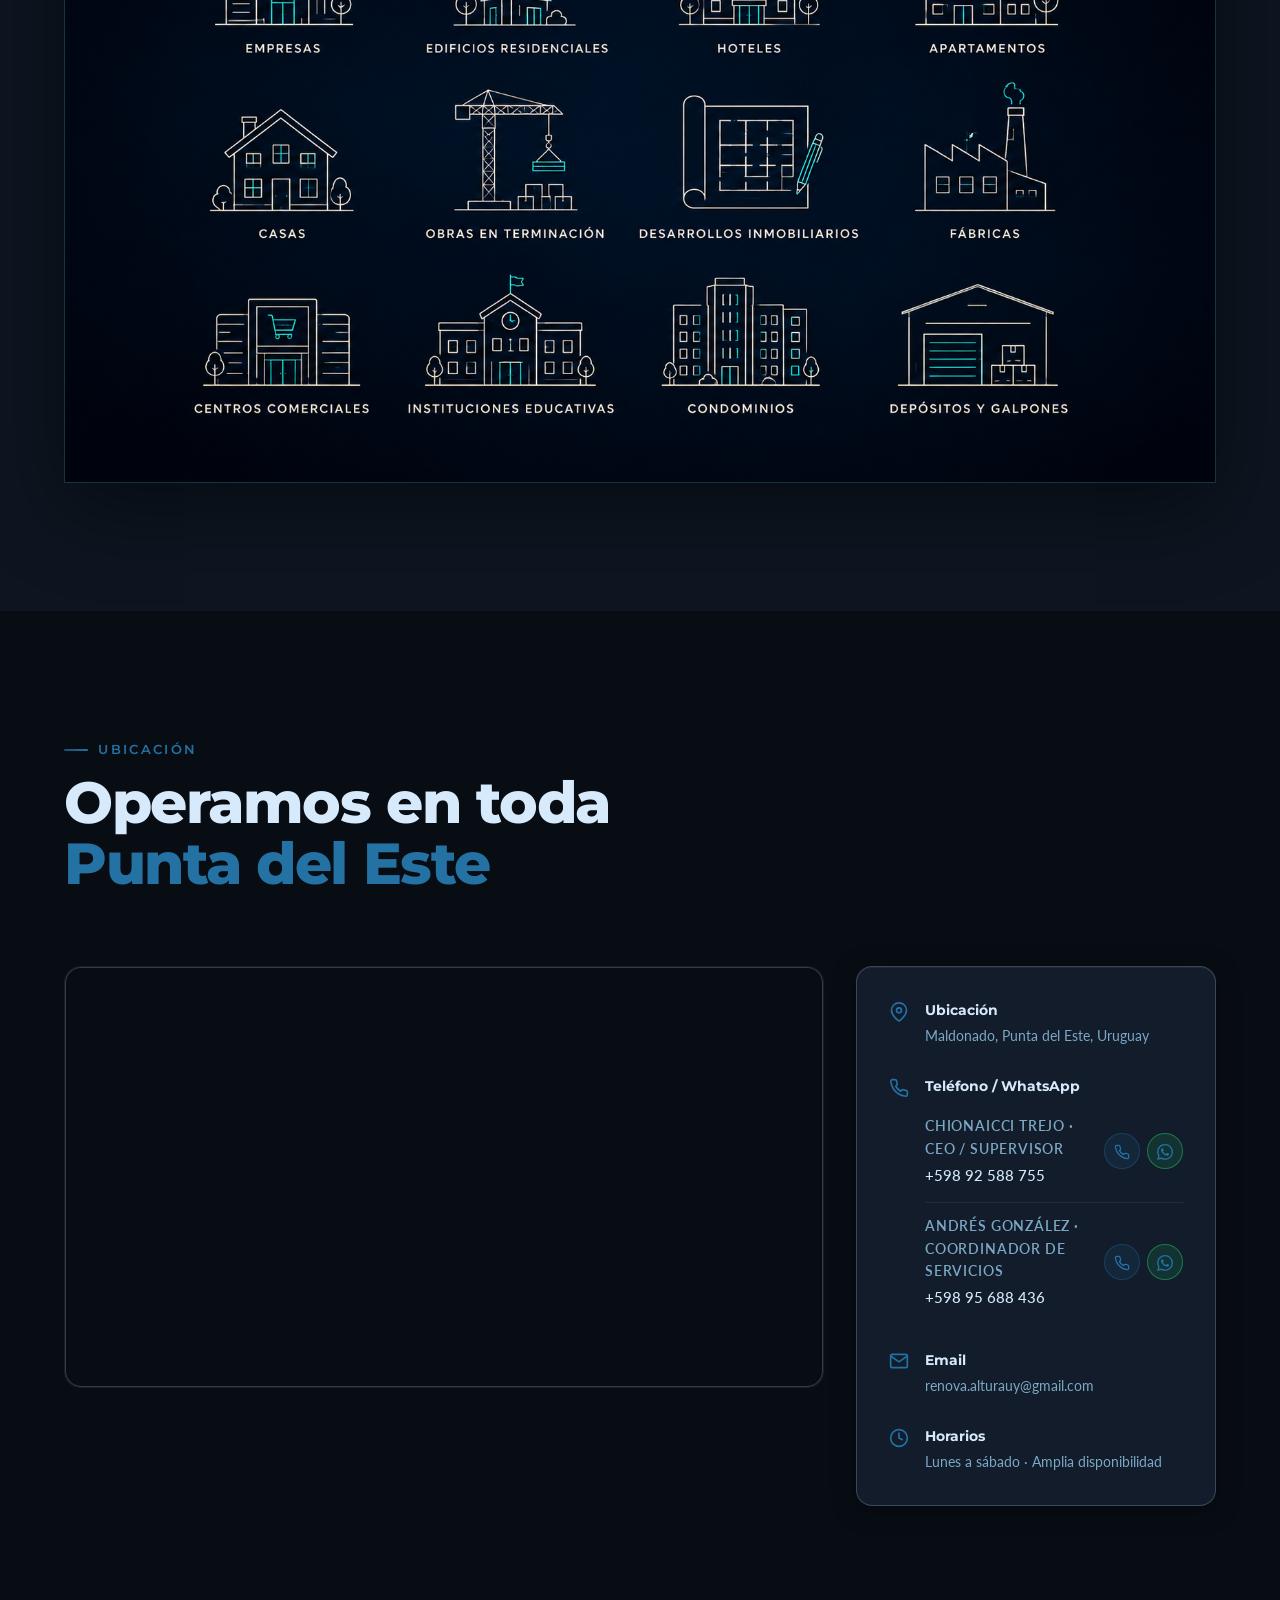
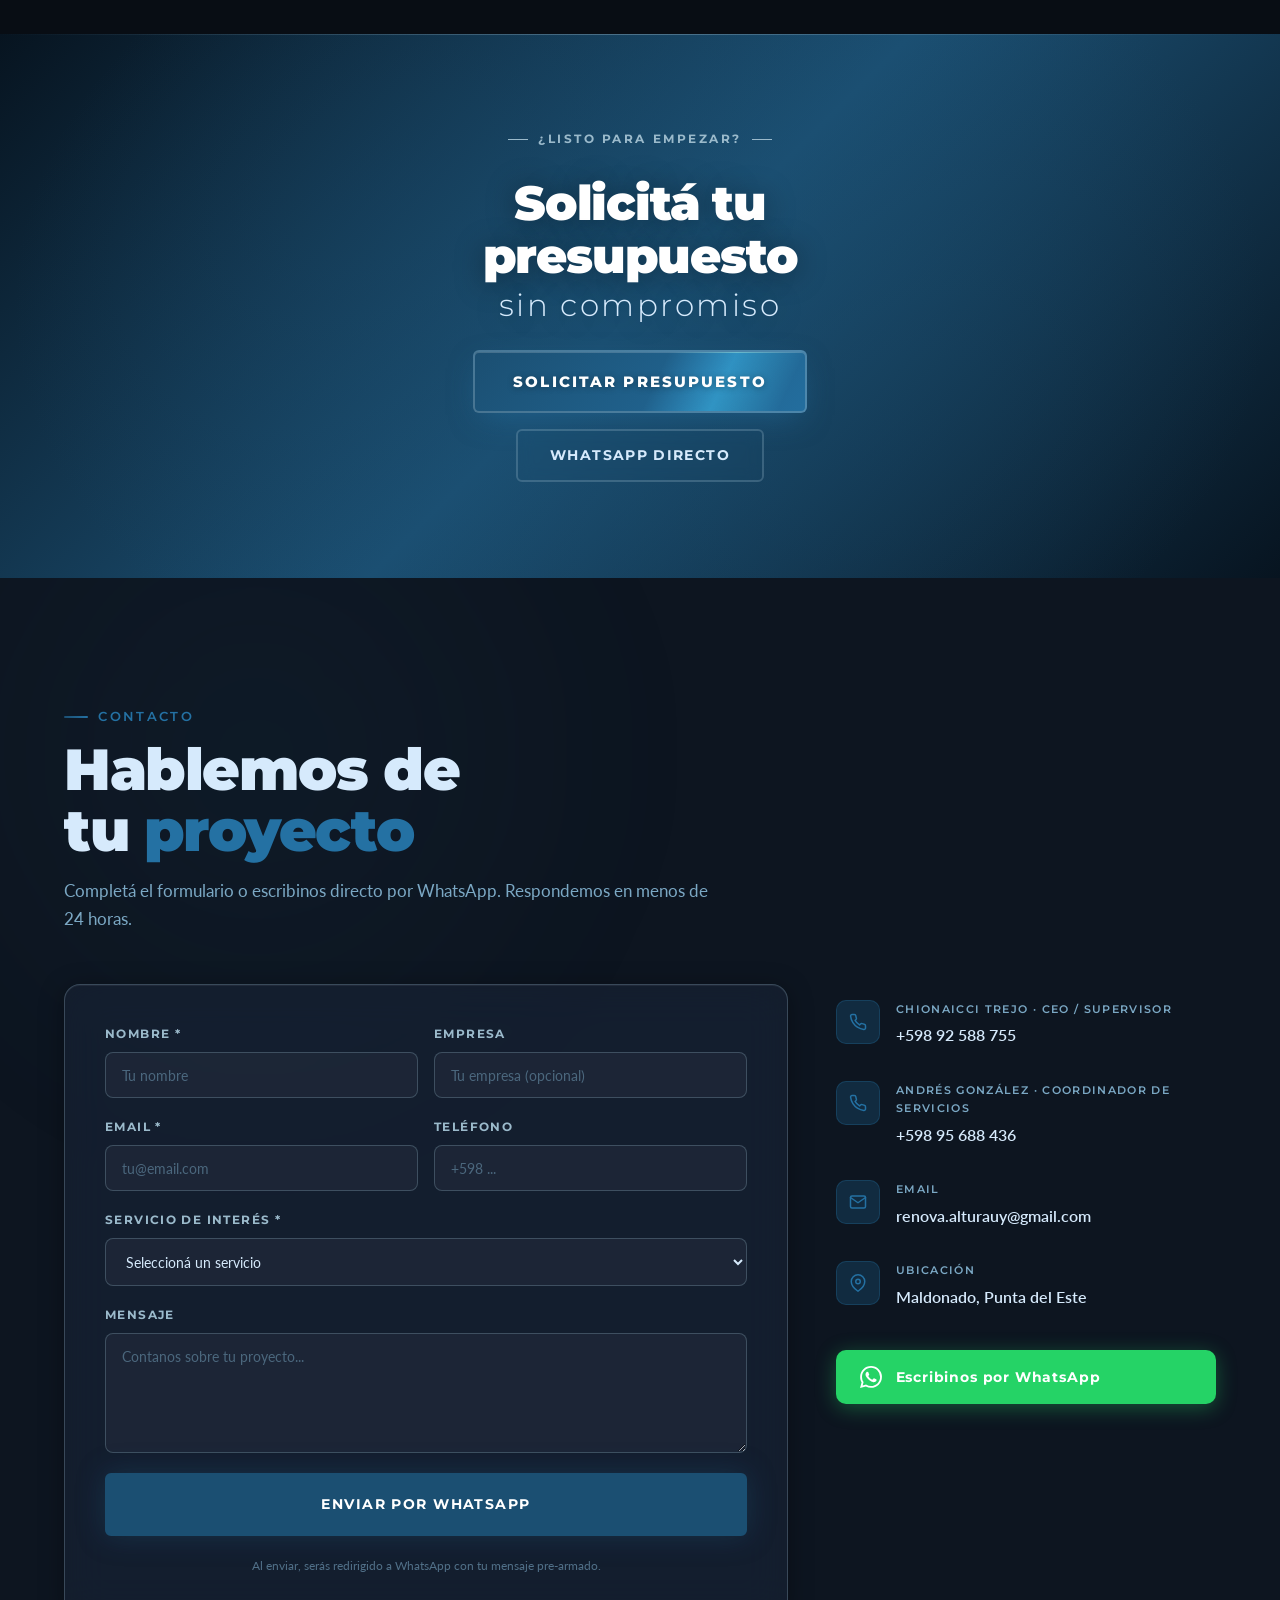
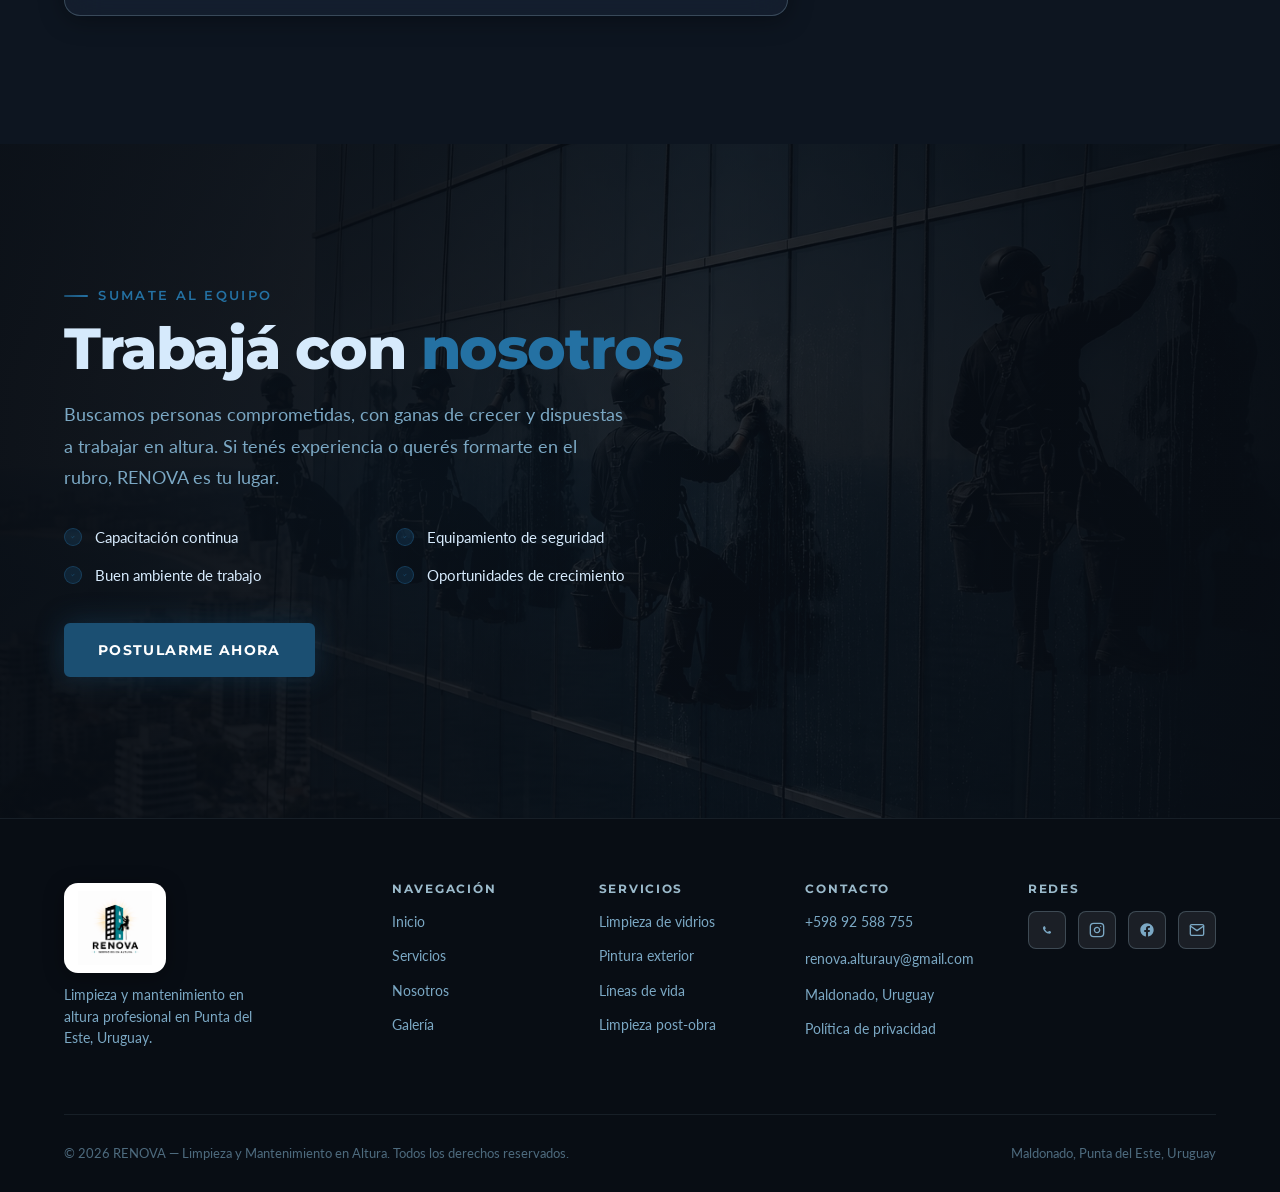
==== commit 601bcb45: "oleada-2: reseñas - reemplazar 3 fakes por card pronto-mas-historias + JSON-LD Review WTC" ====
--- a/index.html
+++ b/index.html
@@ -40,6 +40,22 @@
 
   <!-- ─── Styles ─── -->
   <link rel="stylesheet" href="styles.css?v=20260531">
+
+  <!-- ─── JSON-LD: Review del cliente destacado ─── -->
+  <script type="application/ld+json">
+  {
+    "@context": "https://schema.org",
+    "@type": "Review",
+    "itemReviewed": {
+      "@type": "LocalBusiness",
+      "name": "RENOVA",
+      "url": "https://renovaaltura.com/"
+    },
+    "author": { "@type": "Organization", "name": "Administración WTC Punta del Este" },
+    "reviewRating": { "@type": "Rating", "ratingValue": "5", "bestRating": "5" },
+    "reviewBody": "Excelente servicio de limpieza y mantenimiento en altura. Puntuales, seguros y con un resultado impecable."
+  }
+  </script>
 
   <!-- ─── JSON-LD: LocalBusiness ─── -->
   <script type="application/ld+json">
@@ -727,41 +743,19 @@
           </div>
         </article>
 
-        <!-- Reseñas casuales con nombre -->
-        <article class="review-card">
-          <div class="review-stars" aria-label="5 de 5 estrellas">
-            <svg viewBox="0 0 24 24" fill="currentColor"><path d="M12 2l3.09 6.26L22 9.27l-5 4.87L18.18 22 12 18.27 5.82 22 7 14.14l-5-4.87 6.91-1.01z"/></svg>
-            <svg viewBox="0 0 24 24" fill="currentColor"><path d="M12 2l3.09 6.26L22 9.27l-5 4.87L18.18 22 12 18.27 5.82 22 7 14.14l-5-4.87 6.91-1.01z"/></svg>
-            <svg viewBox="0 0 24 24" fill="currentColor"><path d="M12 2l3.09 6.26L22 9.27l-5 4.87L18.18 22 12 18.27 5.82 22 7 14.14l-5-4.87 6.91-1.01z"/></svg>
-            <svg viewBox="0 0 24 24" fill="currentColor"><path d="M12 2l3.09 6.26L22 9.27l-5 4.87L18.18 22 12 18.27 5.82 22 7 14.14l-5-4.87 6.91-1.01z"/></svg>
-            <svg viewBox="0 0 24 24" fill="currentColor"><path d="M12 2l3.09 6.26L22 9.27l-5 4.87L18.18 22 12 18.27 5.82 22 7 14.14l-5-4.87 6.91-1.01z"/></svg>
-          </div>
-          <p class="review-text">Quedaron los vidrios impecables. Muy prolijos y súper recomendables.</p>
-          <span class="review-name">Carolina S.</span>
-        </article>
-
-        <article class="review-card">
-          <div class="review-stars" aria-label="5 de 5 estrellas">
-            <svg viewBox="0 0 24 24" fill="currentColor"><path d="M12 2l3.09 6.26L22 9.27l-5 4.87L18.18 22 12 18.27 5.82 22 7 14.14l-5-4.87 6.91-1.01z"/></svg>
-            <svg viewBox="0 0 24 24" fill="currentColor"><path d="M12 2l3.09 6.26L22 9.27l-5 4.87L18.18 22 12 18.27 5.82 22 7 14.14l-5-4.87 6.91-1.01z"/></svg>
-            <svg viewBox="0 0 24 24" fill="currentColor"><path d="M12 2l3.09 6.26L22 9.27l-5 4.87L18.18 22 12 18.27 5.82 22 7 14.14l-5-4.87 6.91-1.01z"/></svg>
-            <svg viewBox="0 0 24 24" fill="currentColor"><path d="M12 2l3.09 6.26L22 9.27l-5 4.87L18.18 22 12 18.27 5.82 22 7 14.14l-5-4.87 6.91-1.01z"/></svg>
-            <svg viewBox="0 0 24 24" fill="currentColor"><path d="M12 2l3.09 6.26L22 9.27l-5 4.87L18.18 22 12 18.27 5.82 22 7 14.14l-5-4.87 6.91-1.01z"/></svg>
-          </div>
-          <p class="review-text">Muy buen trabajo en la fachada. Puntuales, seguros y con buena atención.</p>
-          <span class="review-name">Martín R.</span>
-        </article>
-
-        <article class="review-card">
-          <div class="review-stars" aria-label="5 de 5 estrellas">
-            <svg viewBox="0 0 24 24" fill="currentColor"><path d="M12 2l3.09 6.26L22 9.27l-5 4.87L18.18 22 12 18.27 5.82 22 7 14.14l-5-4.87 6.91-1.01z"/></svg>
-            <svg viewBox="0 0 24 24" fill="currentColor"><path d="M12 2l3.09 6.26L22 9.27l-5 4.87L18.18 22 12 18.27 5.82 22 7 14.14l-5-4.87 6.91-1.01z"/></svg>
-            <svg viewBox="0 0 24 24" fill="currentColor"><path d="M12 2l3.09 6.26L22 9.27l-5 4.87L18.18 22 12 18.27 5.82 22 7 14.14l-5-4.87 6.91-1.01z"/></svg>
-            <svg viewBox="0 0 24 24" fill="currentColor"><path d="M12 2l3.09 6.26L22 9.27l-5 4.87L18.18 22 12 18.27 5.82 22 7 14.14l-5-4.87 6.91-1.01z"/></svg>
-            <svg viewBox="0 0 24 24" fill="currentColor"><path d="M12 2l3.09 6.26L22 9.27l-5 4.87L18.18 22 12 18.27 5.82 22 7 14.14l-5-4.87 6.91-1.01z"/></svg>
-          </div>
-          <p class="review-text">Buen servicio y cumplieron con lo acordado. Volvería a contratarlos.</p>
-          <span class="review-name">Diego F.</span>
+        <!-- Card "pronto más historias" — invita a futuras reseñas sin fingir clientes -->
+        <article class="review-card review-card--soon">
+          <div class="review-soon-icon" aria-hidden="true">
+            <svg viewBox="0 0 24 24" fill="none" stroke="currentColor" stroke-width="1.6" stroke-linecap="round" stroke-linejoin="round">
+              <path d="M21 15a2 2 0 0 1-2 2H7l-4 4V5a2 2 0 0 1 2-2h14a2 2 0 0 1 2 2z"/>
+            </svg>
+          </div>
+          <h3 class="review-soon-title">Pronto, más historias.</h3>
+          <p class="review-soon-text">Cada proyecto que entregamos es una nueva oportunidad para que un cliente comparta su experiencia. ¿Querés ser el próximo?</p>
+          <a href="#contacto" class="review-soon-cta">
+            Solicitar presupuesto
+            <svg viewBox="0 0 24 24" fill="none" stroke="currentColor" stroke-width="2" stroke-linecap="round" stroke-linejoin="round" width="16" height="16"><line x1="5" y1="12" x2="19" y2="12"/><polyline points="12 5 19 12 12 19"/></svg>
+          </a>
         </article>
       </div>
     </div>
--- a/styles.css
+++ b/styles.css
@@ -2442,13 +2442,72 @@
   margin-top: 2rem;
 }
 @media (min-width: 720px) {
-  .reviews-grid { grid-template-columns: repeat(3, 1fr); }
-  .review-card--featured { grid-row: span 1; grid-column: 1 / -1; }
+  .reviews-grid { grid-template-columns: 1fr 1fr; gap: 1.25rem; }
+  .review-card--featured { grid-column: 1 / -1; }
 }
 @media (min-width: 980px) {
-  .reviews-grid { grid-template-columns: 1.6fr 1fr 1fr; align-items: stretch; }
-  .review-card--featured { grid-column: auto; grid-row: span 1; flex-direction: row; }
-  .review-card--featured .review-media { width: 42%; min-height: 100%; }
+  .reviews-grid { grid-template-columns: 2fr 1fr; align-items: stretch; gap: 1.5rem; }
+  .review-card--featured { grid-column: 1; grid-row: 1 / span 2; flex-direction: row; }
+  .review-card--featured .review-media { width: 48%; min-height: 100%; }
+  .review-card--soon { grid-column: 2; grid-row: 1 / span 2; }
+}
+
+/* Card "pronto más historias" — invita sin fingir clientes */
+.review-card--soon {
+  background: linear-gradient(160deg, rgba(36, 113, 163, 0.12) 0%, rgba(30, 207, 207, 0.06) 100%);
+  border: 1.5px dashed rgba(30, 207, 207, 0.4);
+  color: var(--cream-1);
+  align-items: flex-start;
+  justify-content: center;
+  text-align: left;
+  padding: 1.75rem 1.5rem;
+  box-shadow: none;
+}
+.review-card--soon::before { display: none; }
+.review-card--soon:hover { transform: translateY(-3px); border-color: var(--accent); box-shadow: 0 18px 40px rgba(30, 207, 207, 0.15); }
+.review-soon-icon {
+  width: 44px; height: 44px;
+  border-radius: 50%;
+  display: inline-flex; align-items: center; justify-content: center;
+  background: rgba(30, 207, 207, 0.15);
+  border: 1px solid rgba(30, 207, 207, 0.4);
+  color: var(--accent);
+  margin-bottom: 1rem;
+}
+.review-soon-icon svg { width: 22px; height: 22px; }
+.review-soon-title {
+  font-family: var(--display);
+  font-size: 1.15rem;
+  font-weight: 700;
+  color: var(--cream-1);
+  margin: 0 0 0.5rem;
+  letter-spacing: 0.01em;
+}
+.review-soon-text {
+  font-size: 0.92rem;
+  line-height: 1.55;
+  color: var(--cream-2);
+  margin: 0 0 1.25rem;
+}
+.review-soon-cta {
+  display: inline-flex; align-items: center; gap: 0.45rem;
+  font-family: var(--display);
+  font-size: 0.78rem;
+  font-weight: 700;
+  letter-spacing: 0.1em;
+  text-transform: uppercase;
+  color: var(--accent);
+  text-decoration: none;
+  padding: 0.6rem 1.1rem;
+  border: 1.5px solid var(--accent);
+  border-radius: 999px;
+  transition: background 0.25s, color 0.25s, transform 0.25s;
+  margin-top: auto;
+}
+.review-soon-cta:hover {
+  background: var(--accent);
+  color: #07151D;
+  transform: translateY(-2px);
 }
 .review-card {
   position: relative;
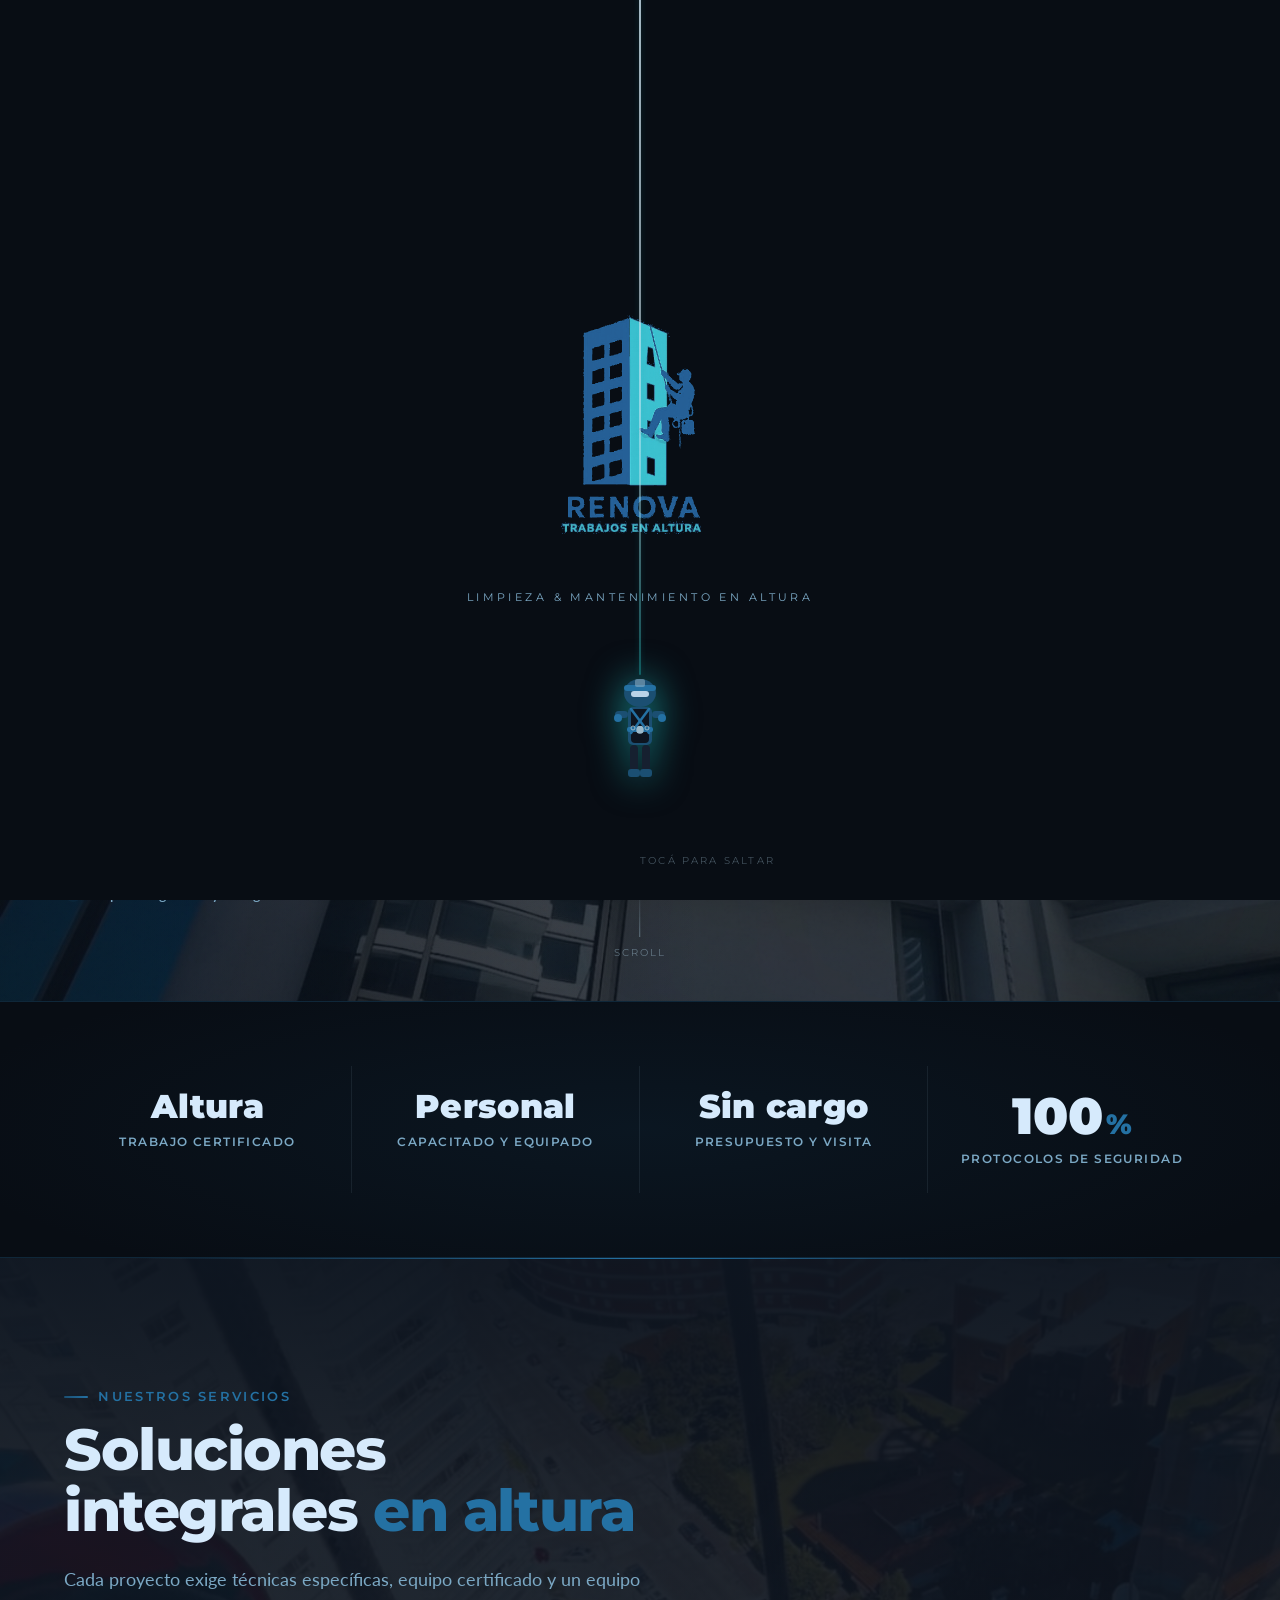
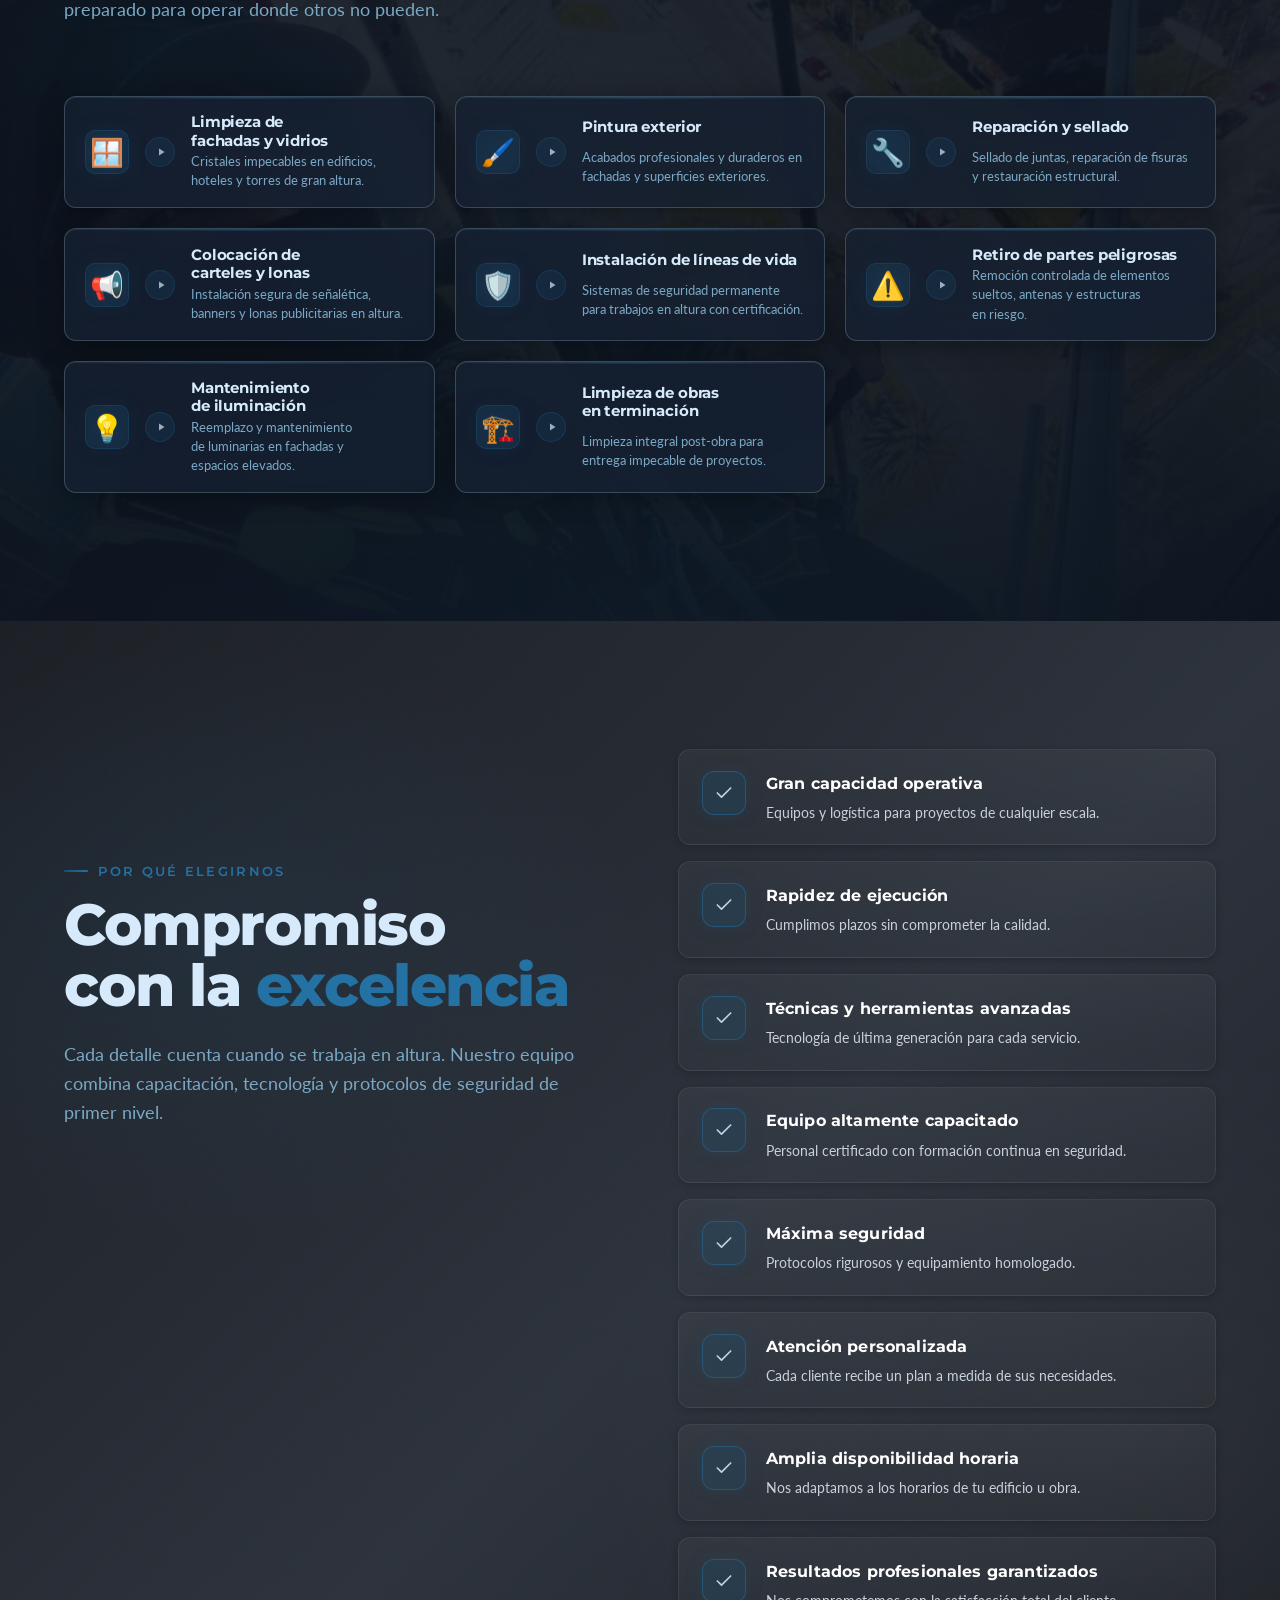
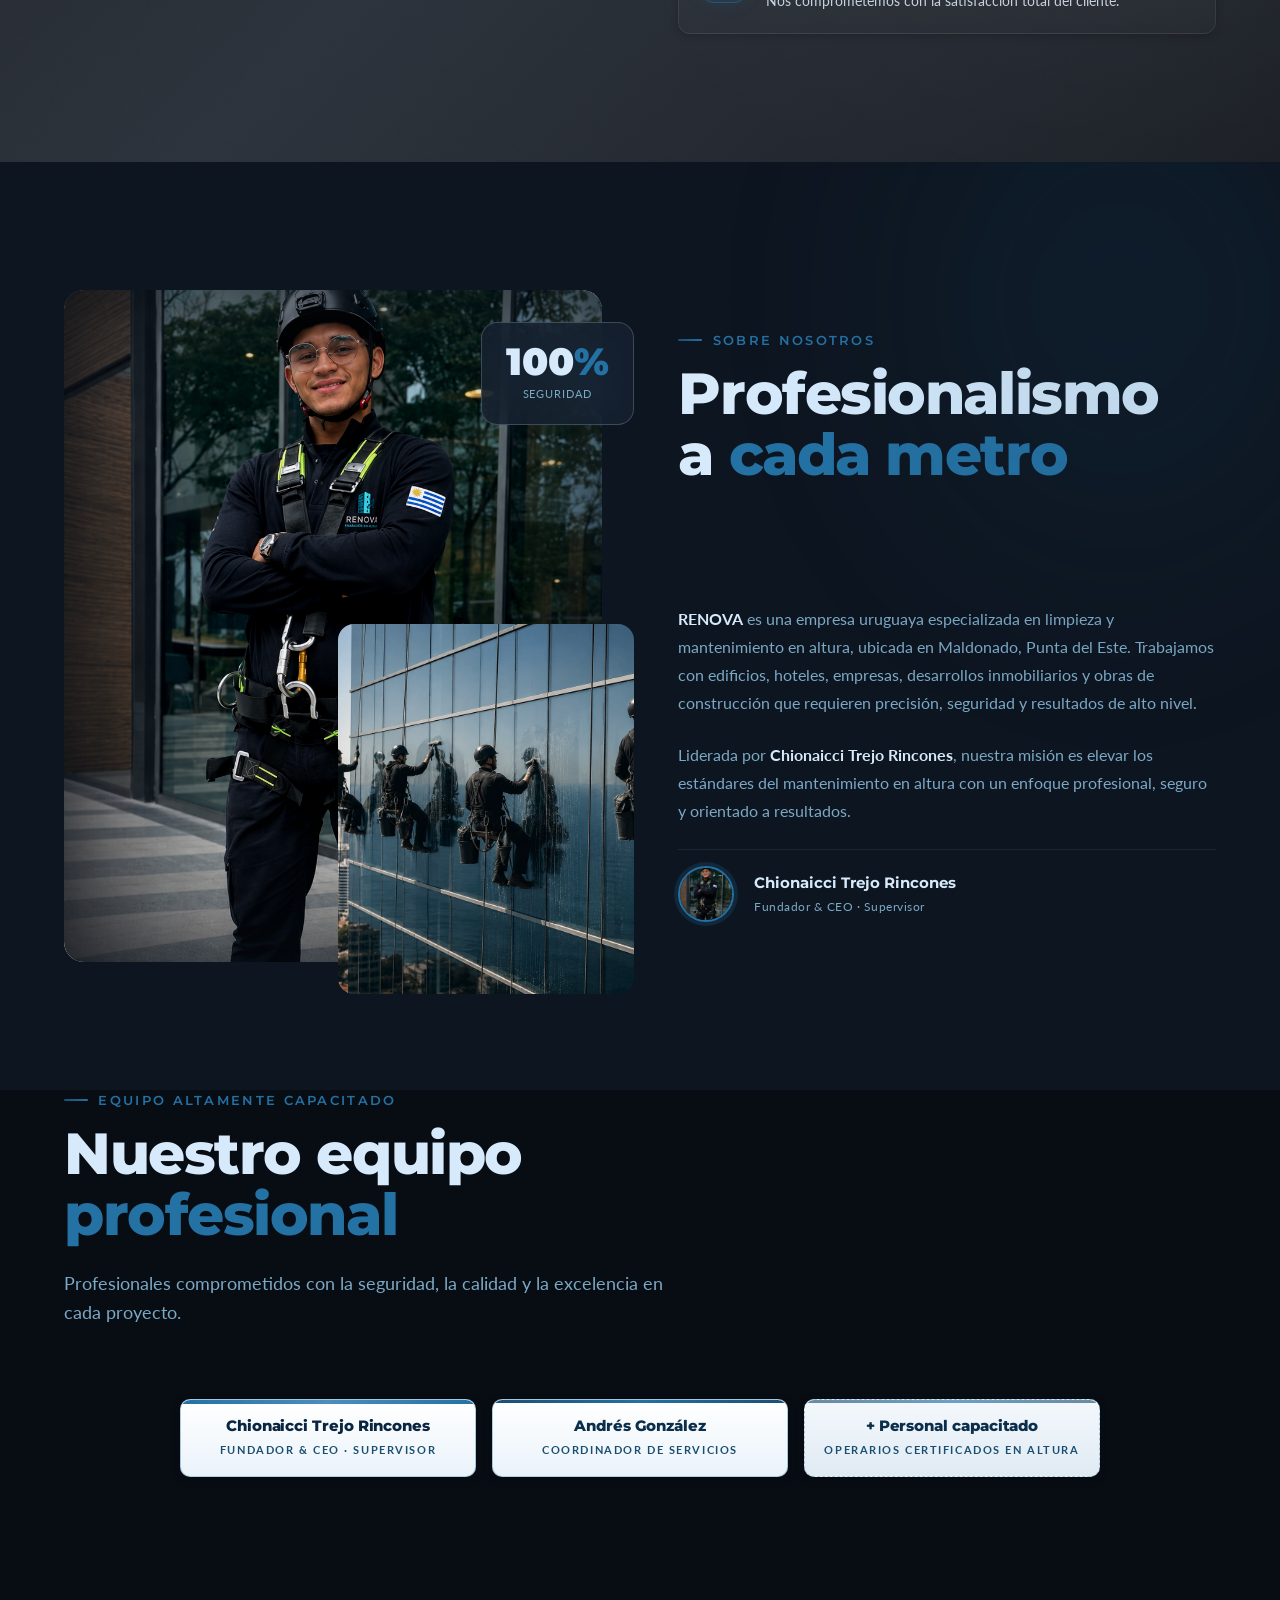
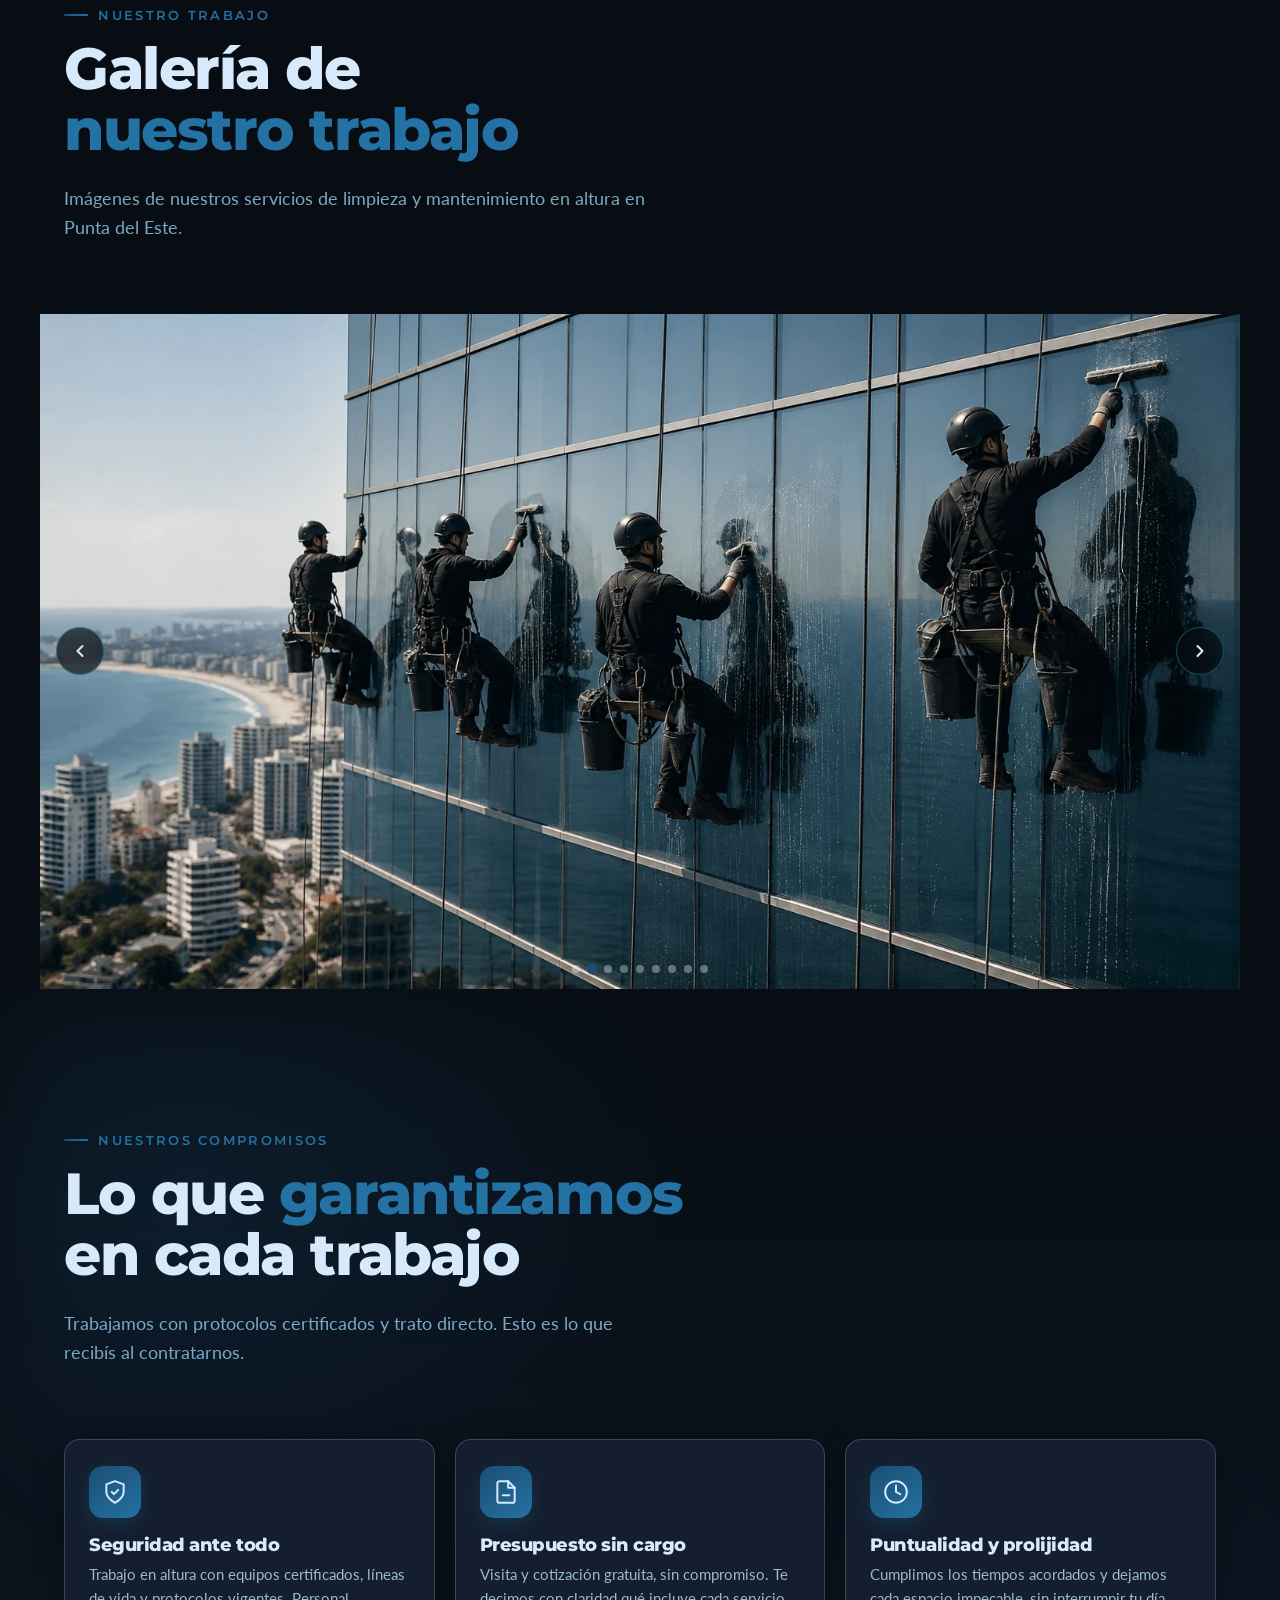
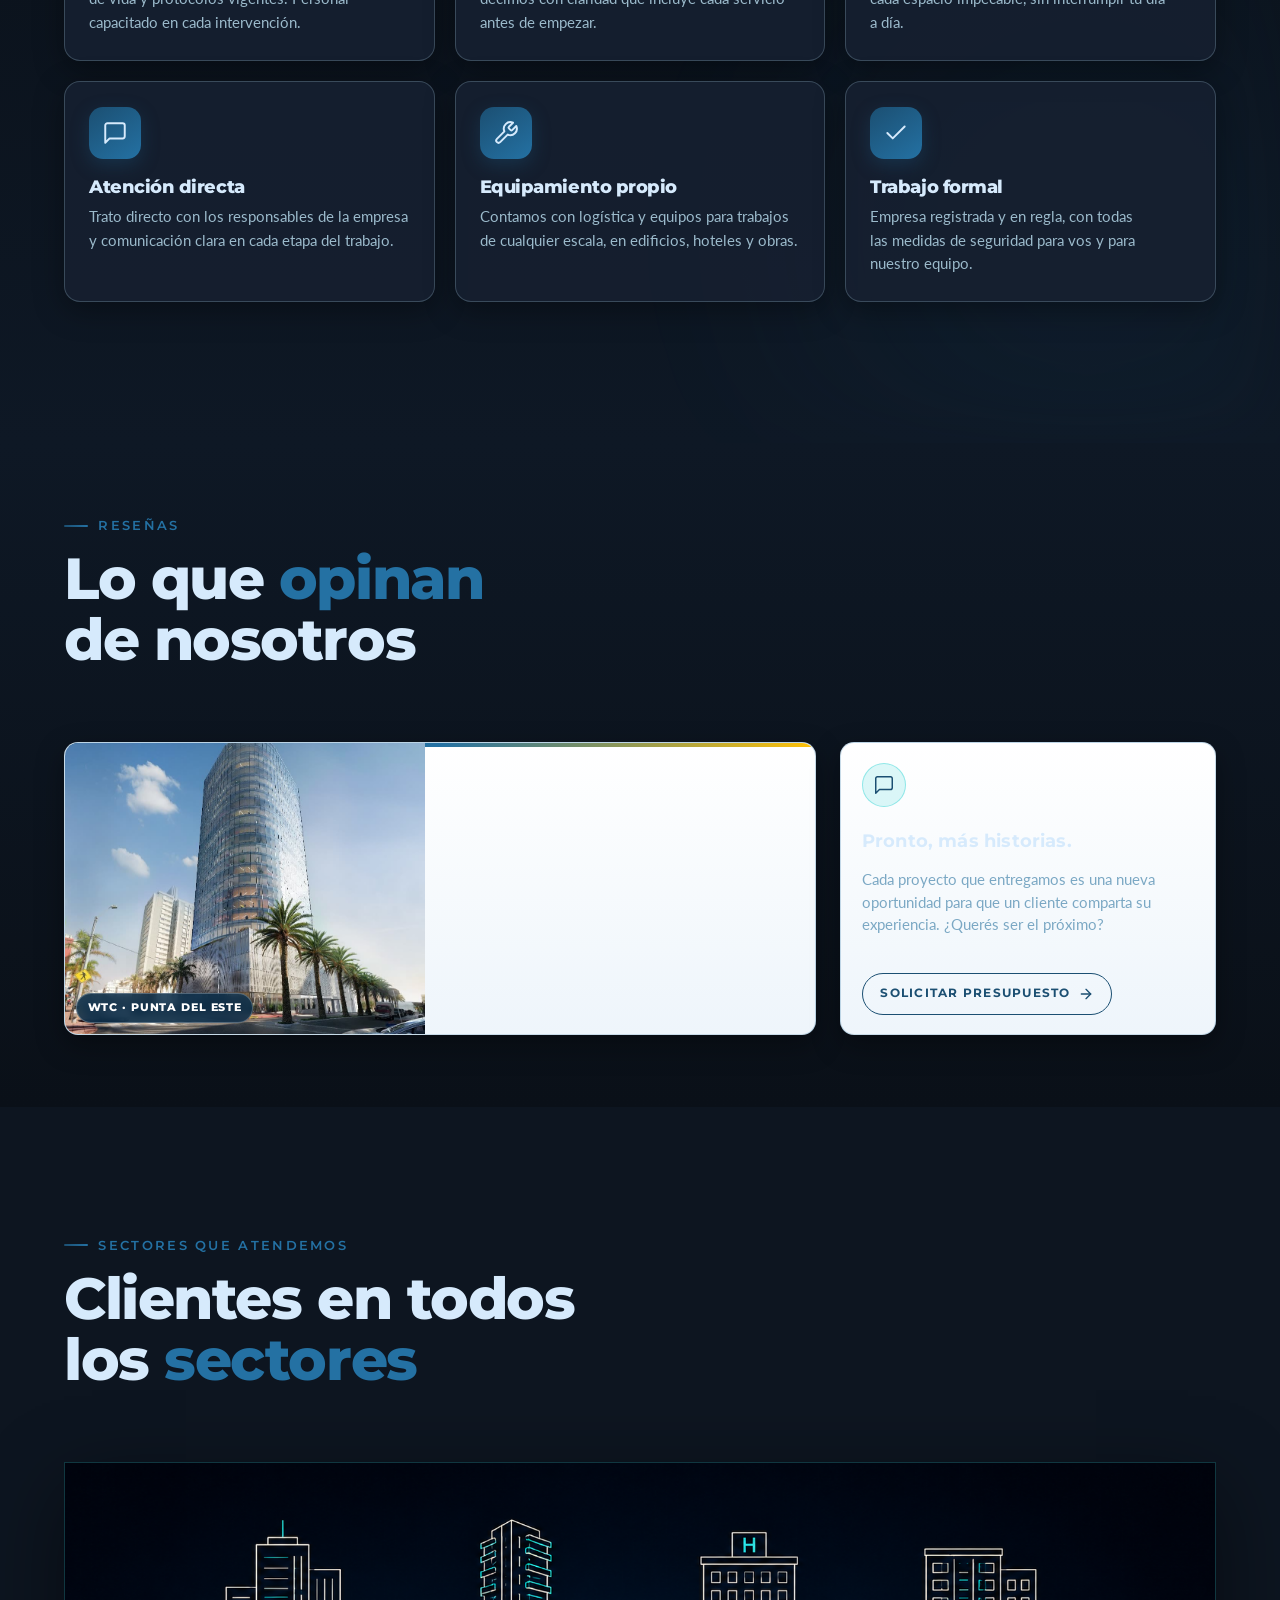
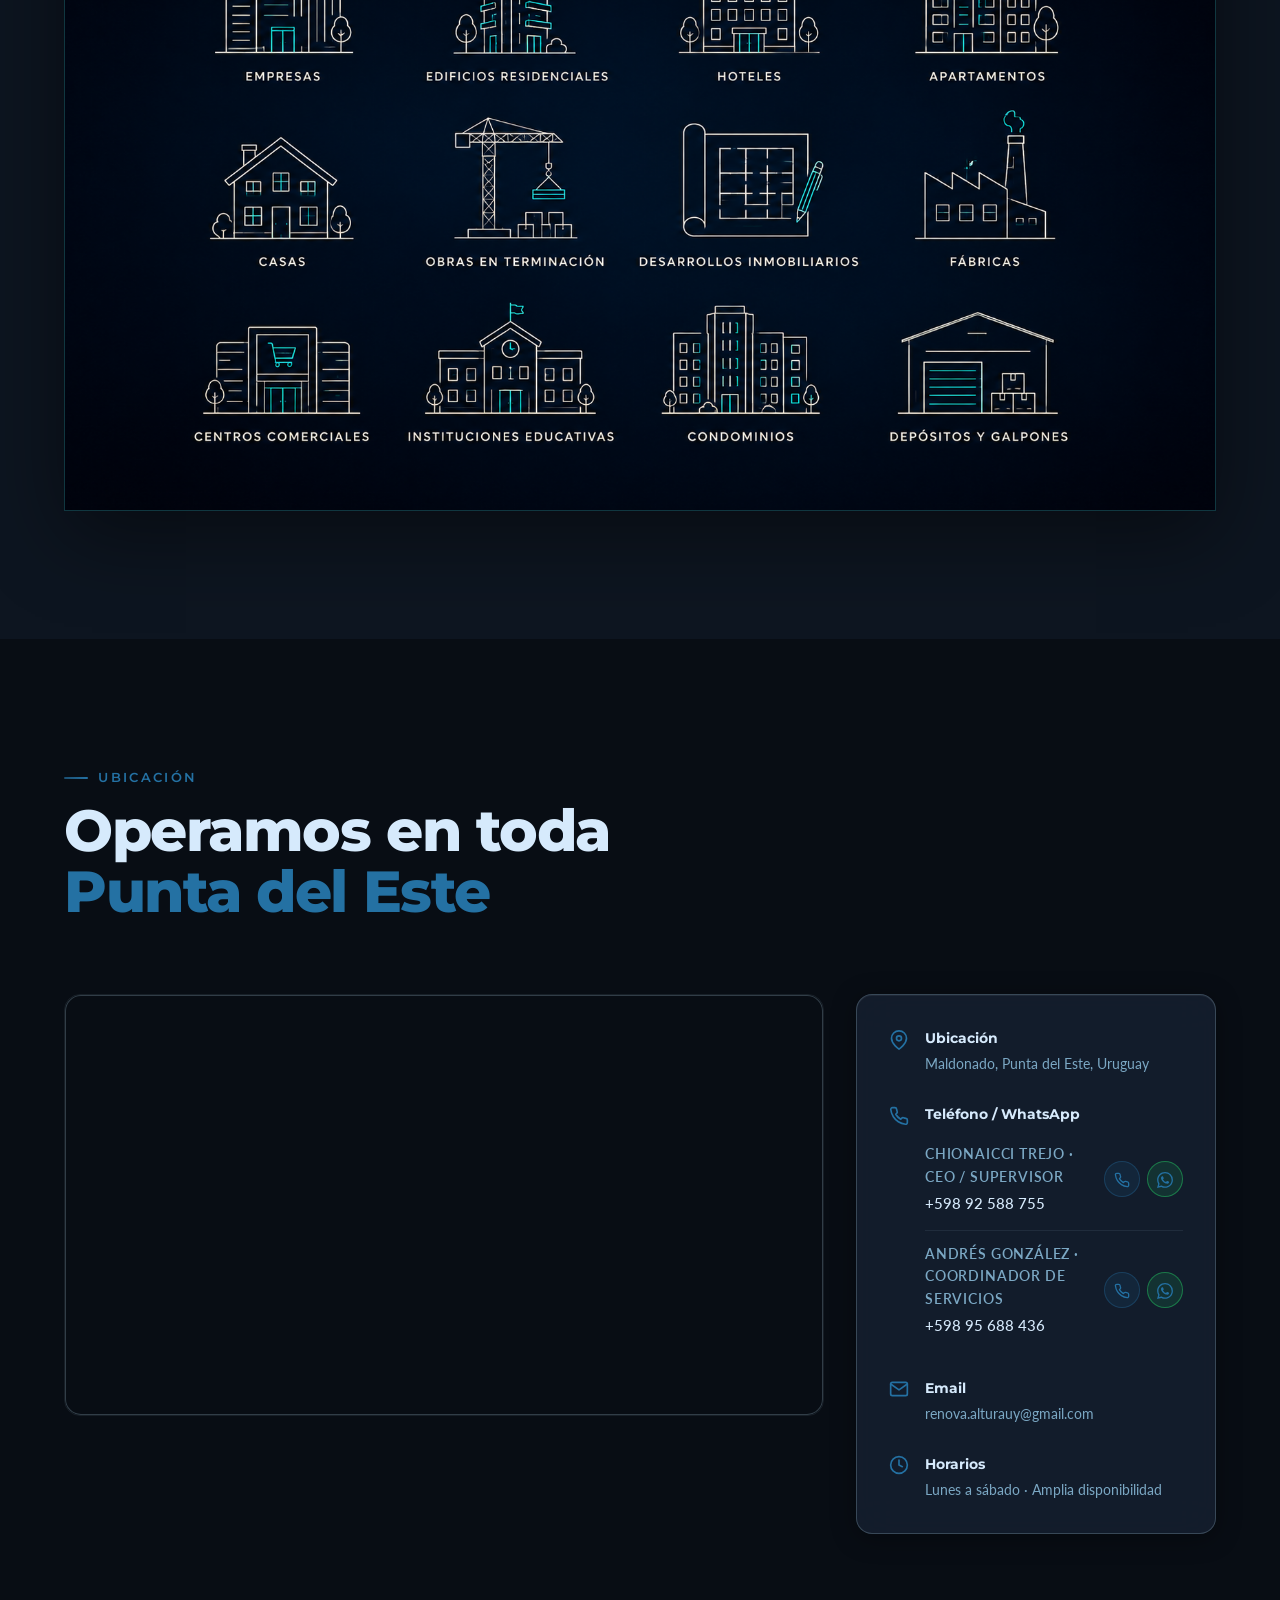
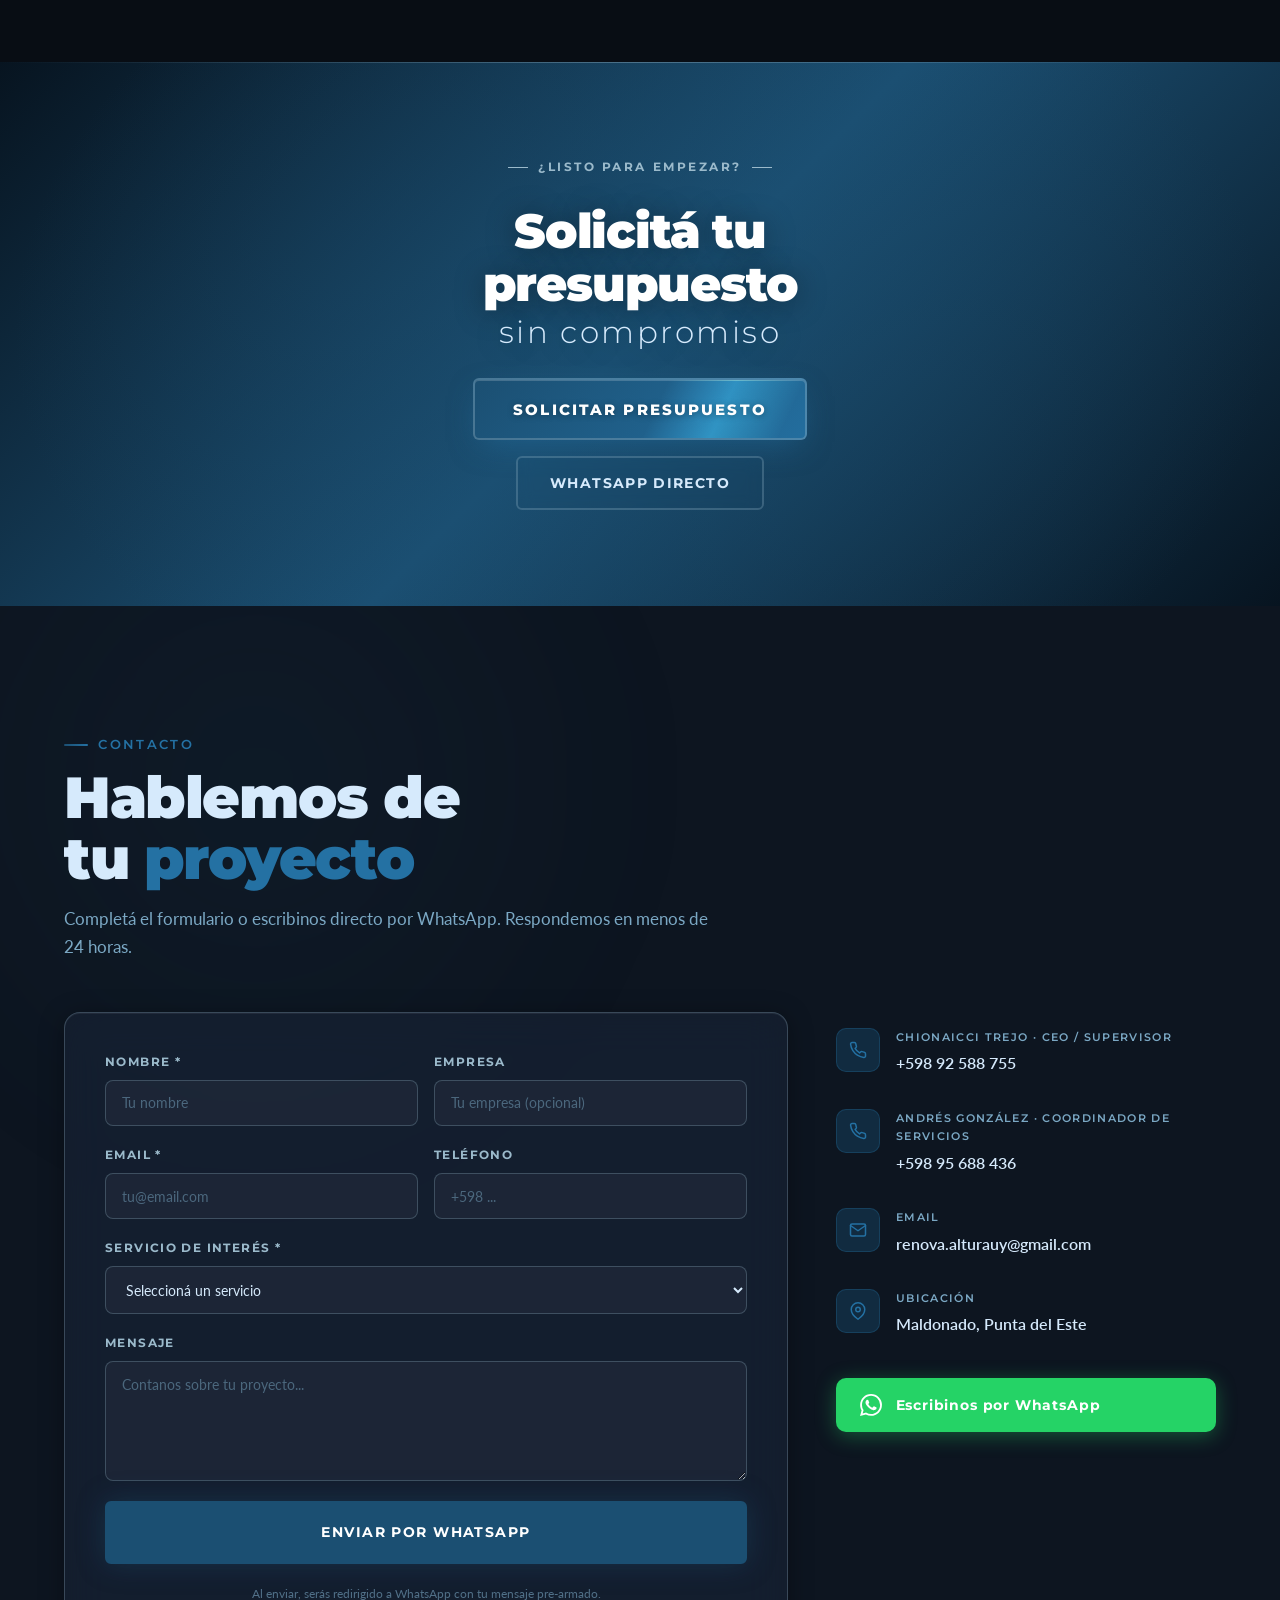
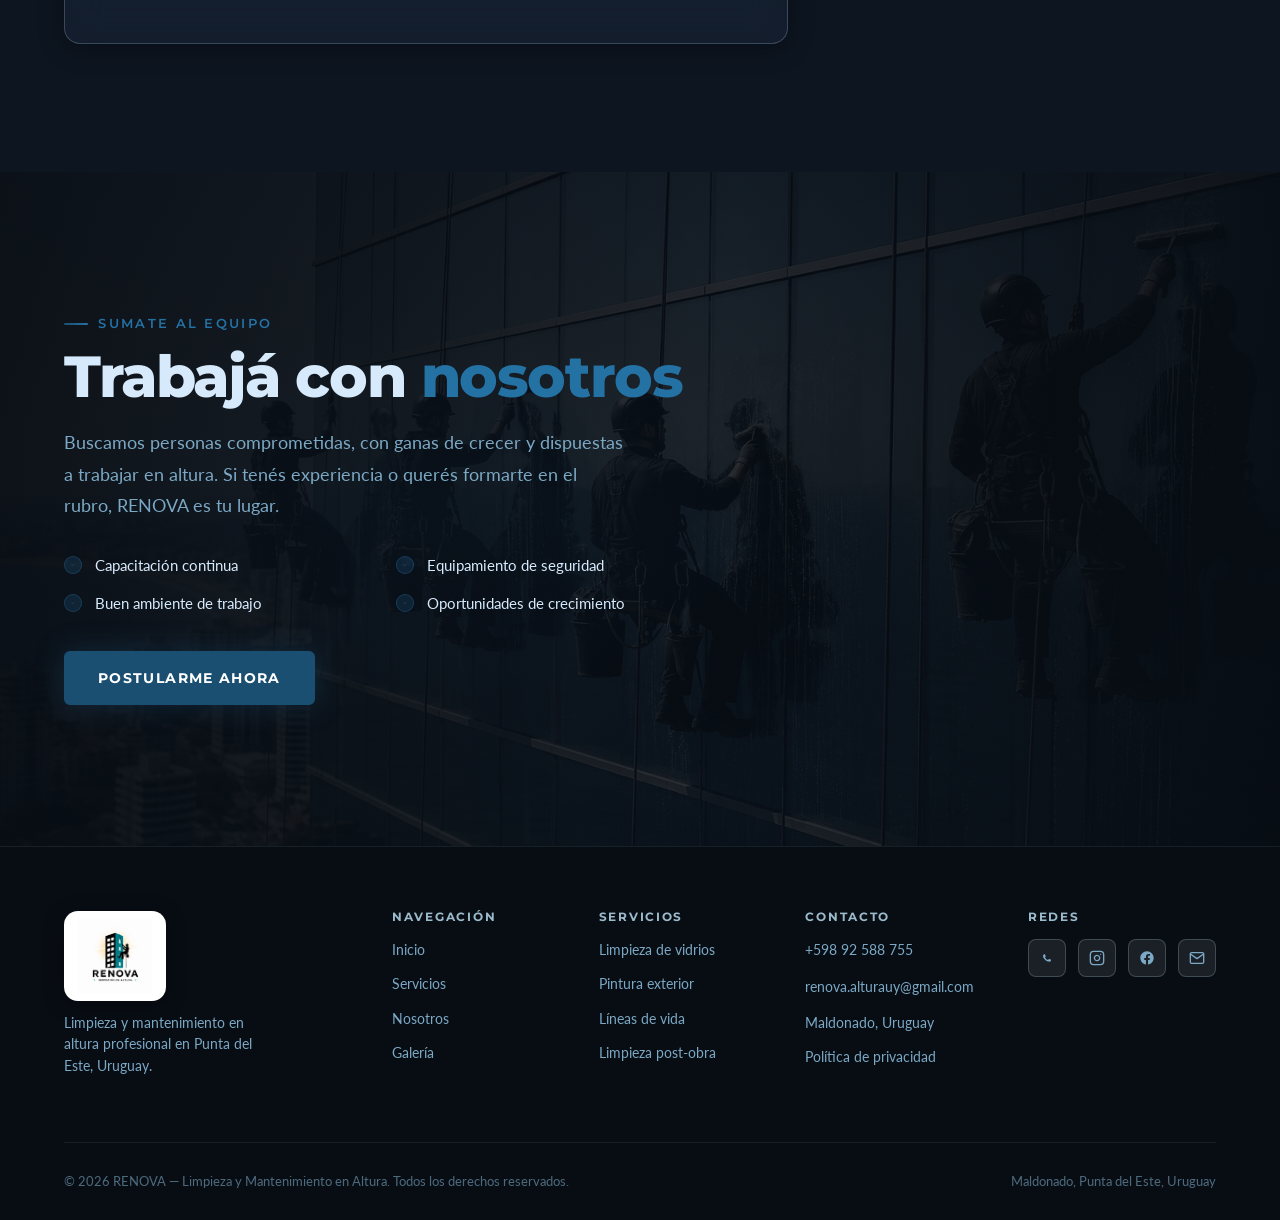
==== commit 25bc89b4: "oleada-4: hero UX + CTAs persuasivos + trust badges - Nuevo H1 orientado a beneficio y subtitulo con" ====
--- a/index.html
+++ b/index.html
@@ -225,24 +225,39 @@
       <div class="hero-content">
         <div class="hero-eyebrow">
           <span class="hero-dot"></span>
-          Maldonado, Punta del Este, Uruguay
+          Maldonado · Punta del Este, Uruguay
         </div>
         <h1 class="hero-title">
-          Limpieza y mantenimiento en&nbsp;altura.<br>
-          <em>Precisión donde otros no llegan.</em>
+          Trabajos en altura,<br>
+          <em>sin riesgos ni excusas.</em>
         </h1>
         <p class="hero-sub">
-          Servicios profesionales para edificios, hoteles, empresas y obras en Maldonado, Punta del Este y el interior.
+          Limpieza, pintura, sellado y mantenimiento integral con rappel certificado. Atendemos edificios, hoteles, obras y empresas de la zona este del Uruguay.
         </p>
         <div class="hero-actions">
-          <a href="#servicios" class="btn btn-pulse">
+          <a href="#contacto" class="btn btn-pulse">
             <span class="btn-shine"></span>
-            <span class="btn-pulse-label">Ver servicios</span>
+            <span class="btn-pulse-label">Solicitar presupuesto</span>
           </a>
           <a href="https://wa.me/59892588755?text=Hola%20RENOVA%2C%20quiero%20solicitar%20un%20presupuesto." class="btn btn-ghost" target="_blank" rel="noopener noreferrer">
-            Contactanos ahora
+            <svg viewBox="0 0 24 24" fill="currentColor" width="18" height="18" style="width:18px;height:18px;margin-right:.45rem;vertical-align:-3px"><path d="M17.472 14.382c-.297-.149-1.758-.867-2.03-.967-.273-.099-.471-.148-.67.15-.197.297-.767.966-.94 1.164-.173.199-.347.223-.644.075-.297-.15-1.255-.463-2.39-1.475-.883-.788-1.48-1.761-1.653-2.059-.173-.297-.018-.458.13-.606.134-.133.298-.347.446-.52.149-.174.198-.298.298-.497.099-.198.05-.371-.025-.52-.075-.149-.669-1.612-.916-2.207-.242-.579-.487-.5-.669-.51-.173-.008-.371-.01-.57-.01-.198 0-.52.074-.792.372-.272.297-1.04 1.016-1.04 2.479 0 1.462 1.065 2.875 1.213 3.074.149.198 2.096 3.2 5.077 4.487.709.306 1.262.489 1.694.625.712.227 1.36.195 1.871.118.571-.085 1.758-.719 2.006-1.413.248-.694.248-1.289.173-1.413z"/></svg>
+            Chatear por WhatsApp
           </a>
         </div>
+        <ul class="hero-trust">
+          <li>
+            <svg viewBox="0 0 24 24" fill="none" stroke="currentColor" stroke-width="2.4" stroke-linecap="round" stroke-linejoin="round"><polyline points="20 6 9 17 4 12"/></svg>
+            Respuesta en menos de 24h
+          </li>
+          <li>
+            <svg viewBox="0 0 24 24" fill="none" stroke="currentColor" stroke-width="2.4" stroke-linecap="round" stroke-linejoin="round"><polyline points="20 6 9 17 4 12"/></svg>
+            Sin compromiso ni anticipo
+          </li>
+          <li>
+            <svg viewBox="0 0 24 24" fill="none" stroke="currentColor" stroke-width="2.4" stroke-linecap="round" stroke-linejoin="round"><polyline points="20 6 9 17 4 12"/></svg>
+            Empresa registrada y en regla
+          </li>
+        </ul>
       </div>
 
       <div class="hero-logo-mark">
--- a/styles.css
+++ b/styles.css
@@ -736,6 +736,33 @@
   display: flex;
   flex-wrap: wrap;
   gap: 1rem;
+}
+
+.hero-trust {
+  list-style: none;
+  display: flex;
+  flex-wrap: wrap;
+  gap: .75rem 1.6rem;
+  margin: 2rem 0 0;
+  padding: 0;
+}
+.hero-trust li {
+  display: inline-flex;
+  align-items: center;
+  gap: .5rem;
+  font-size: .9rem;
+  font-weight: 600;
+  letter-spacing: .01em;
+  color: var(--cream-2);
+}
+.hero-trust svg {
+  width: 18px;
+  height: 18px;
+  flex: 0 0 auto;
+  color: var(--accent);
+  padding: 3px;
+  border-radius: 50%;
+  background: color-mix(in srgb, var(--accent) 14%, transparent);
 }
 
 .hero-scroll-hint {
@@ -3273,6 +3300,8 @@
   .gallery-item--tall, .gallery-item--wide { grid-row: auto; grid-column: auto; }
   .hero-actions { flex-direction: column; }
   .hero-actions .btn { width: 100%; justify-content: center; }
+  .hero-trust { gap: .65rem 1.2rem; }
+  .hero-trust li { font-size: .84rem; }
   .stats-grid { grid-template-columns: repeat(2, 1fr); }
   .stat-item { border-right: none; border-bottom: 1px solid var(--line); }
   .stat-item:last-child { border-bottom: none; }
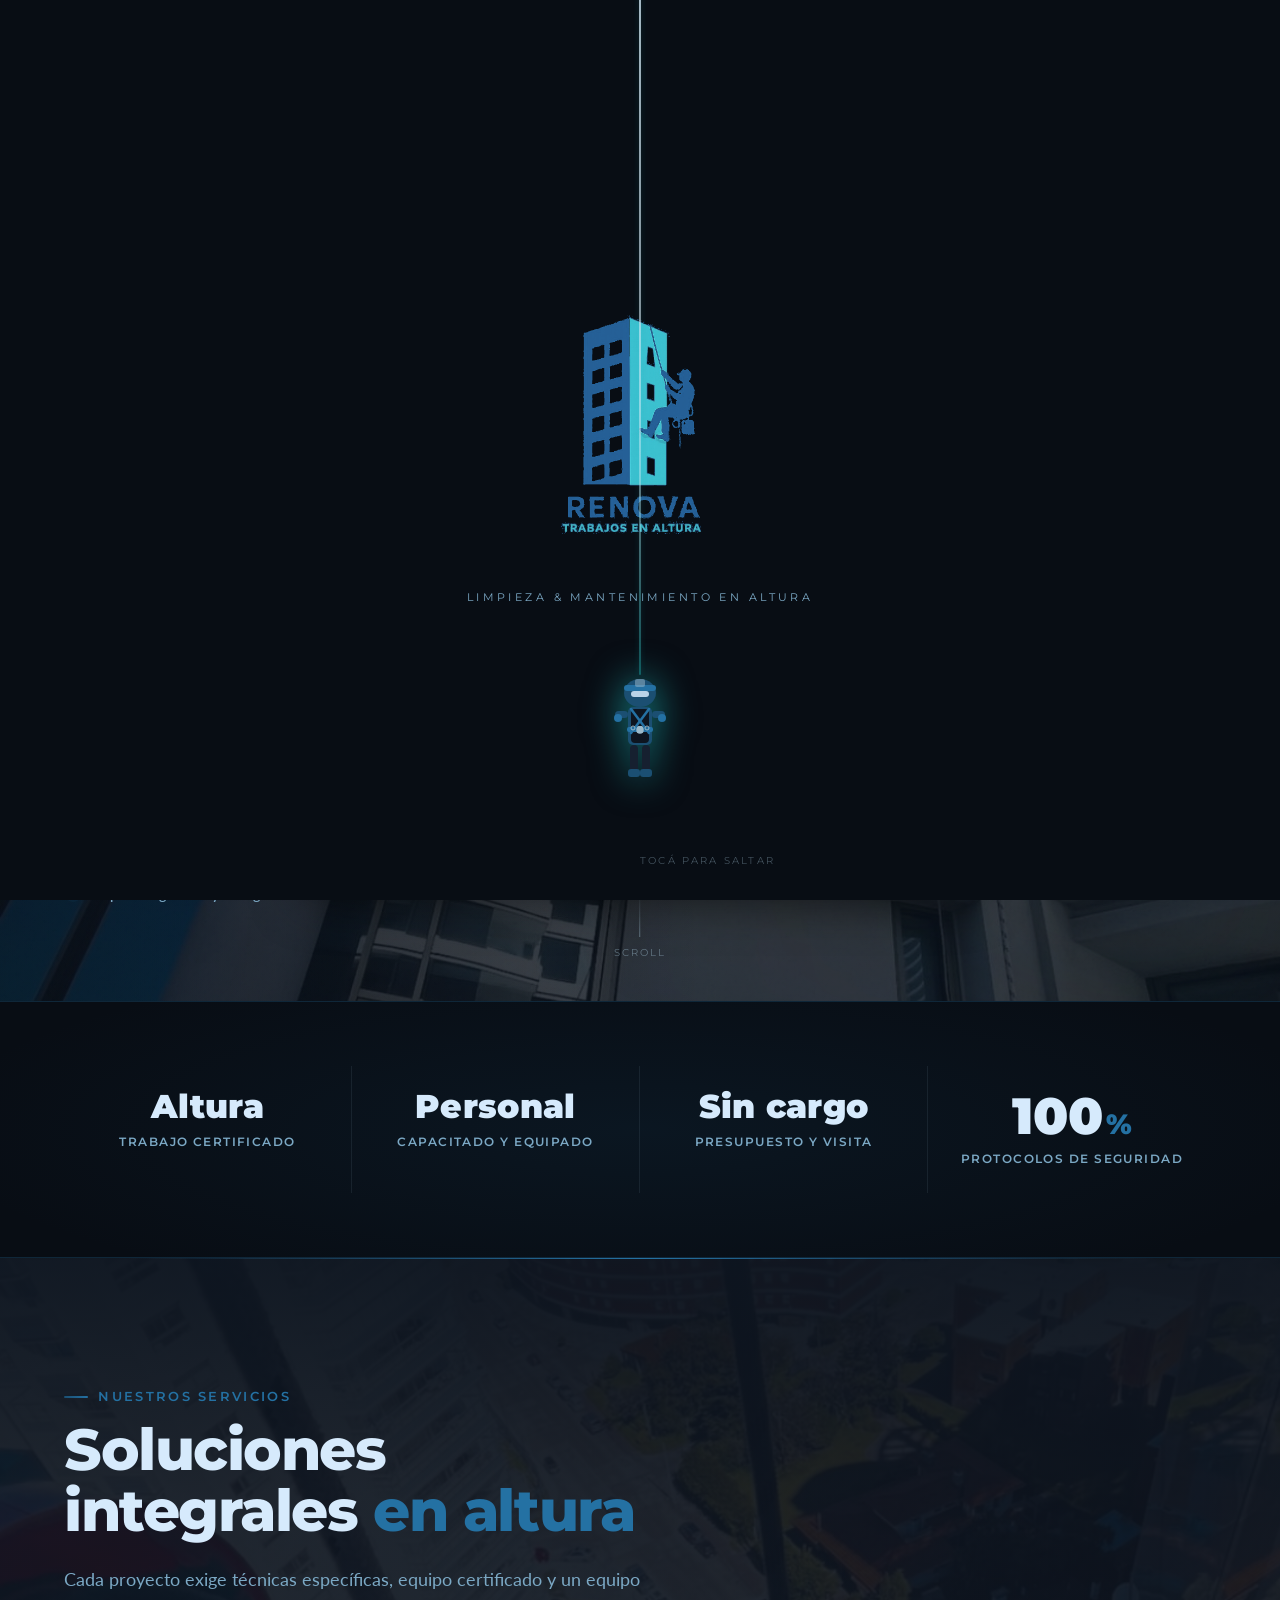
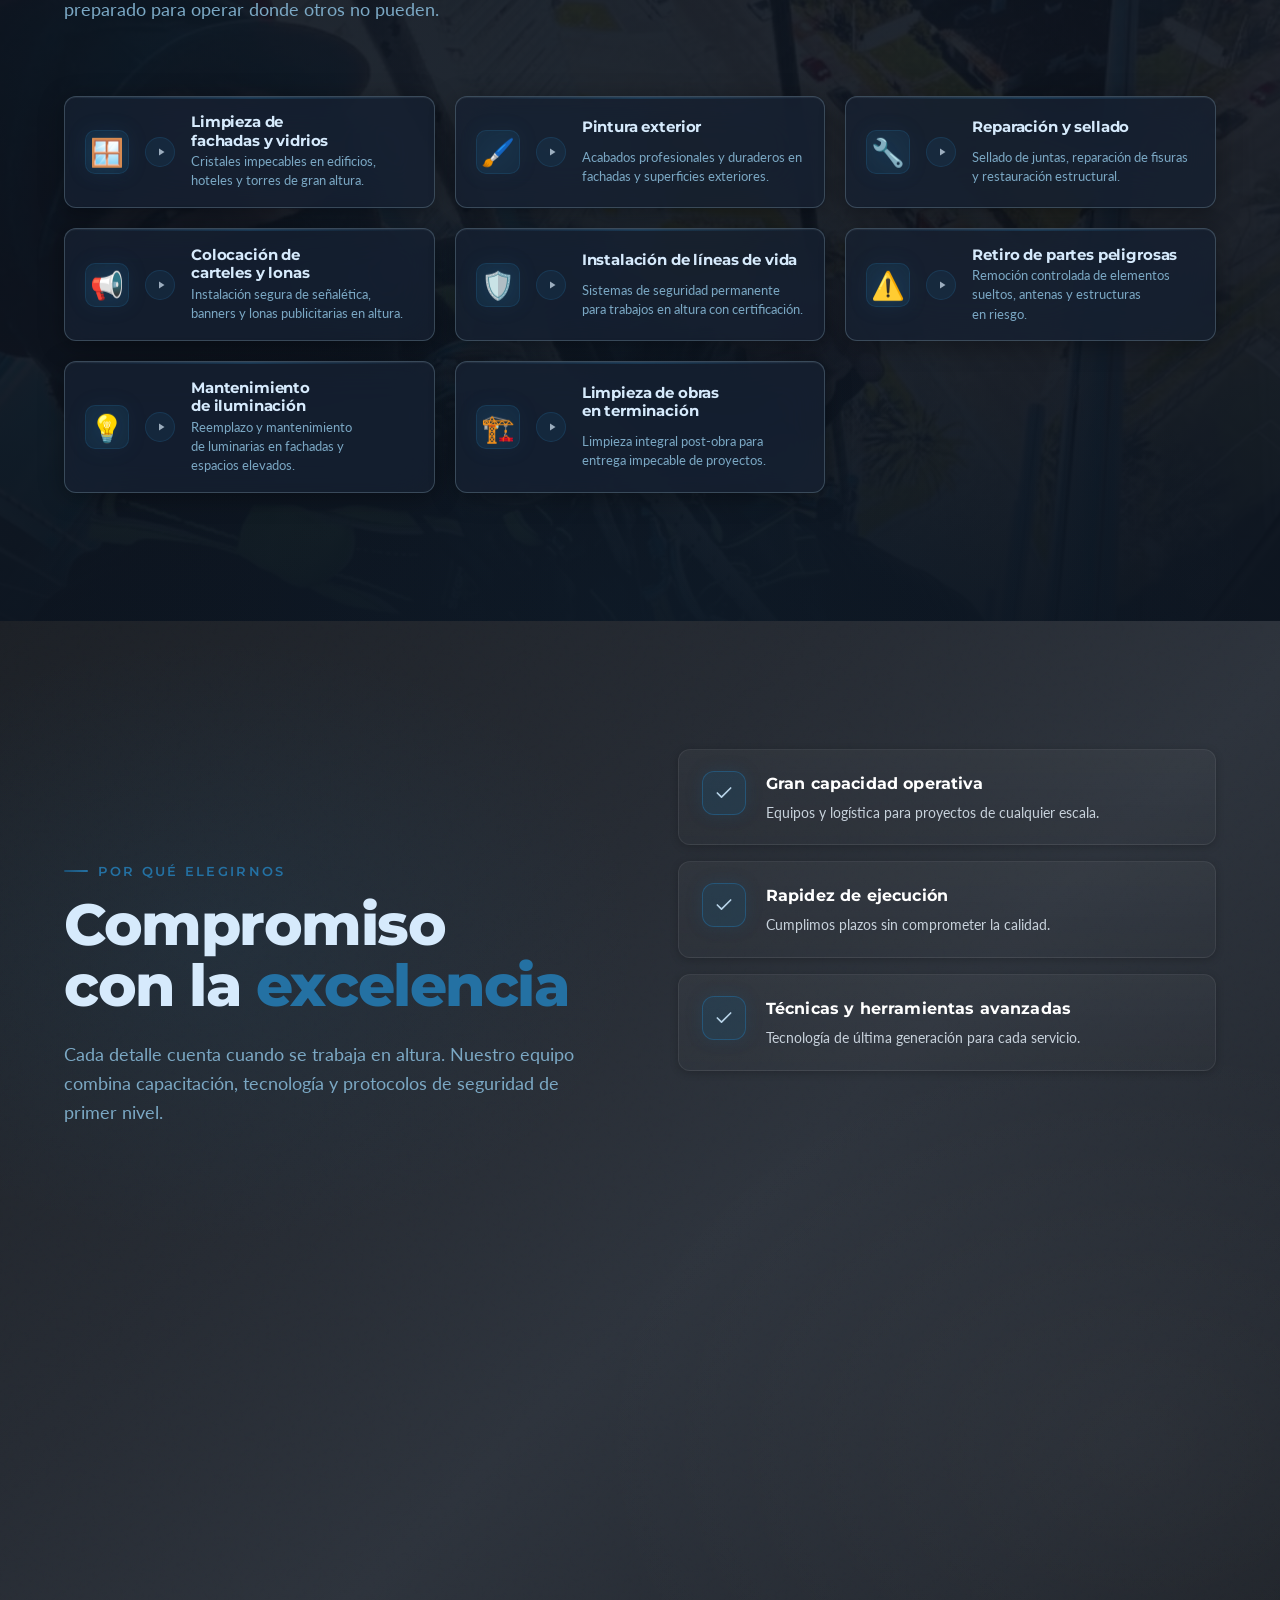
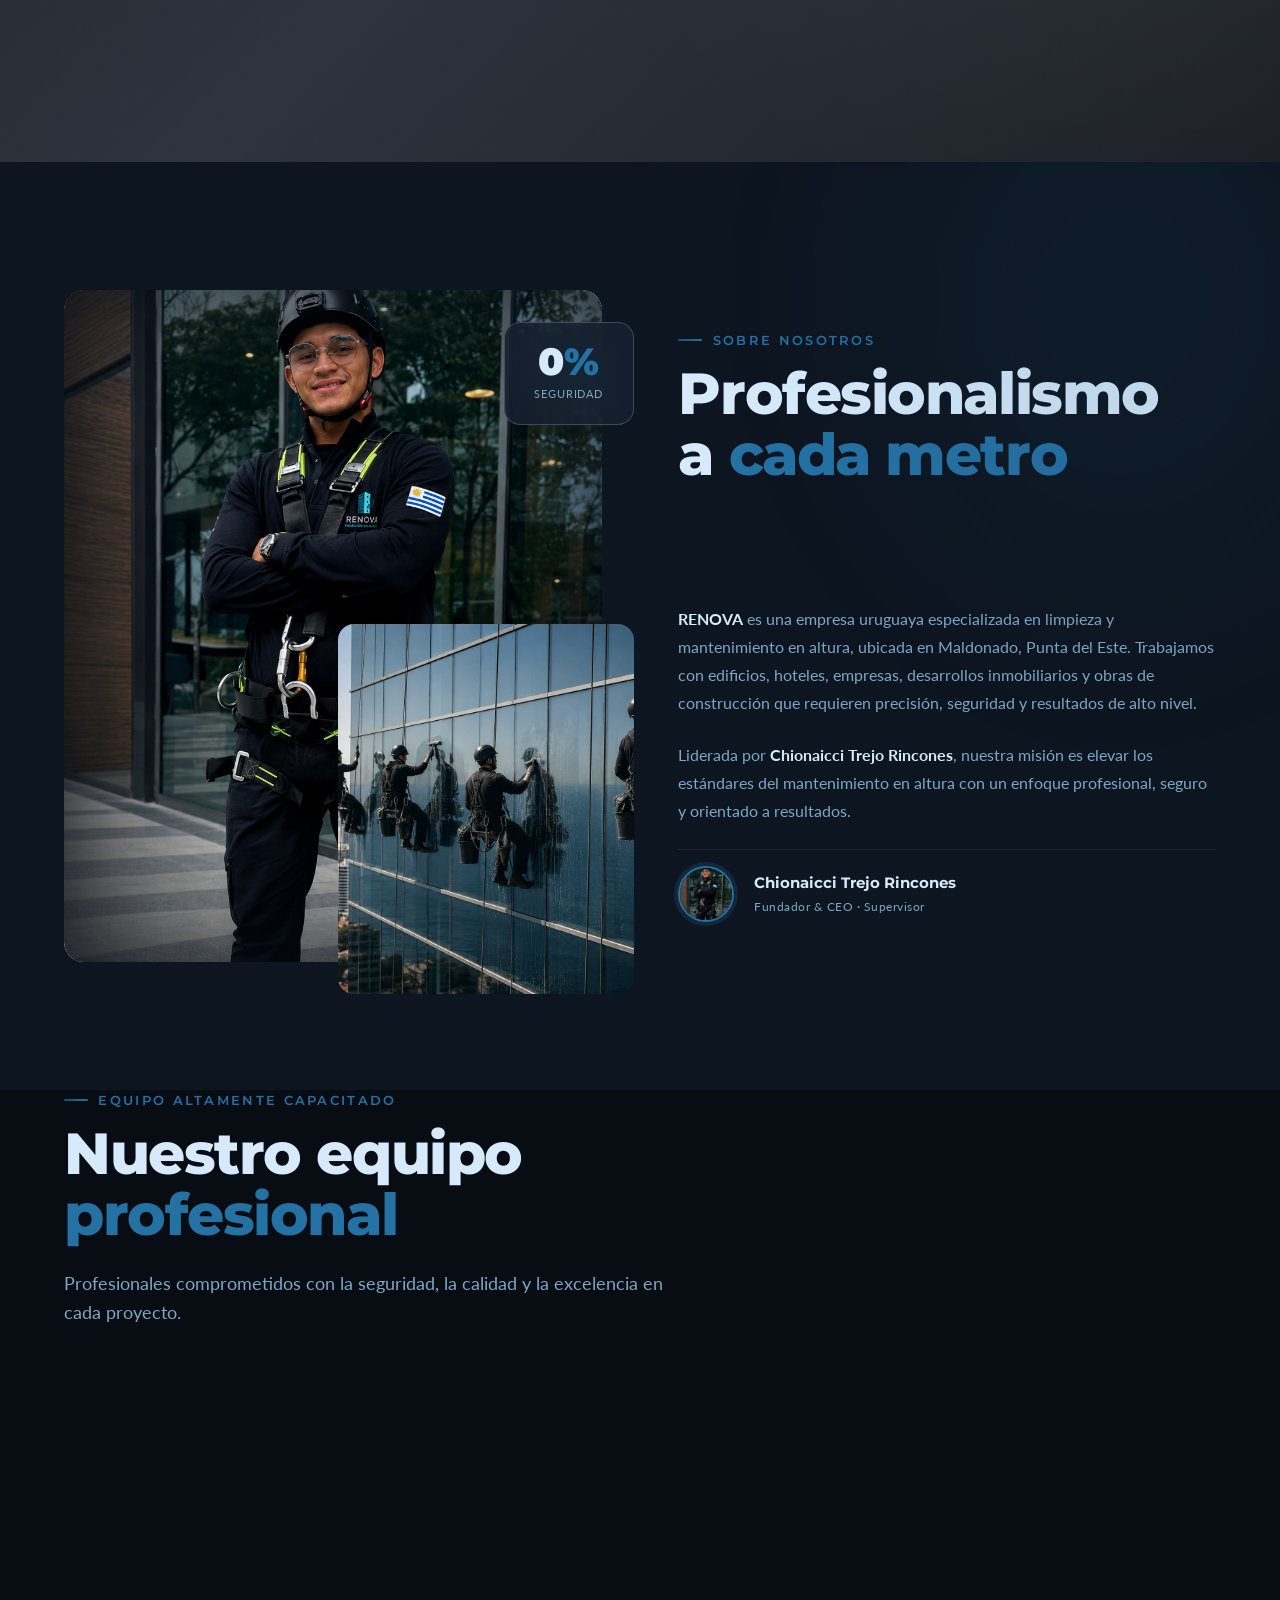
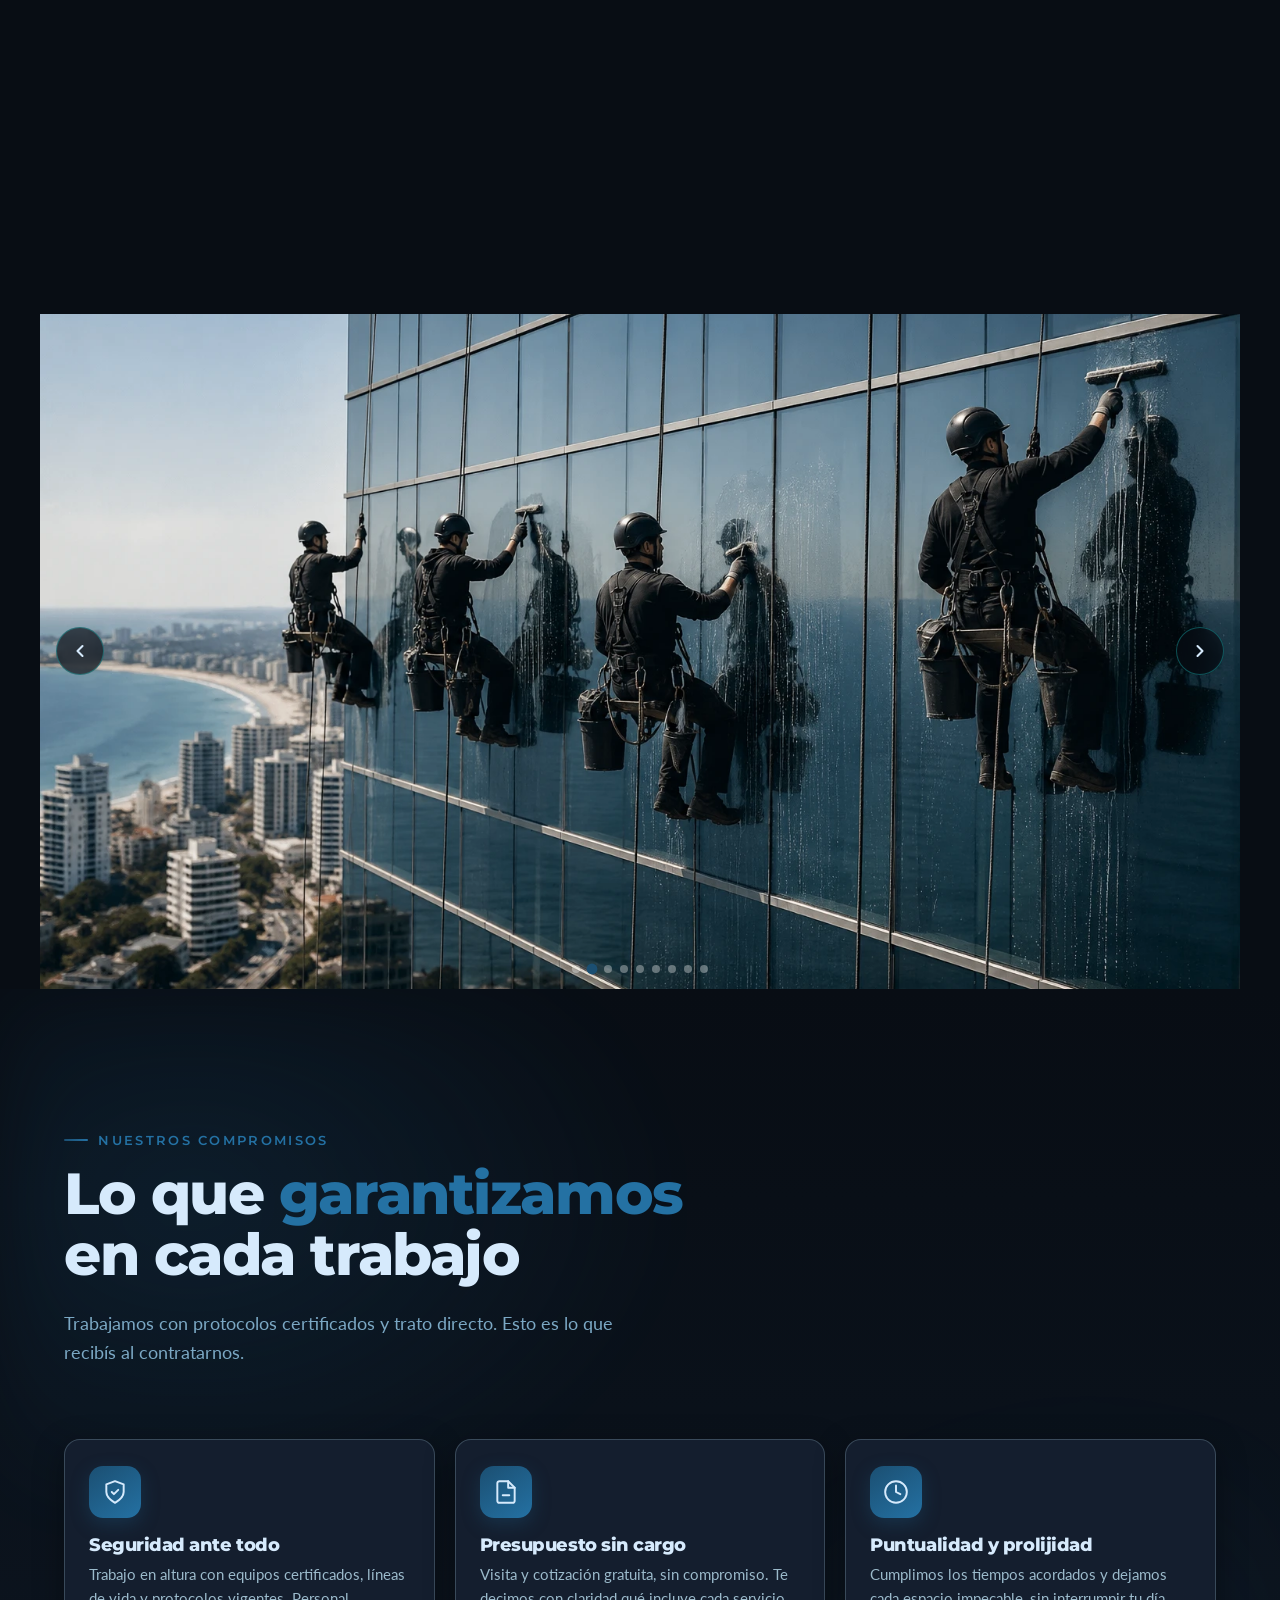
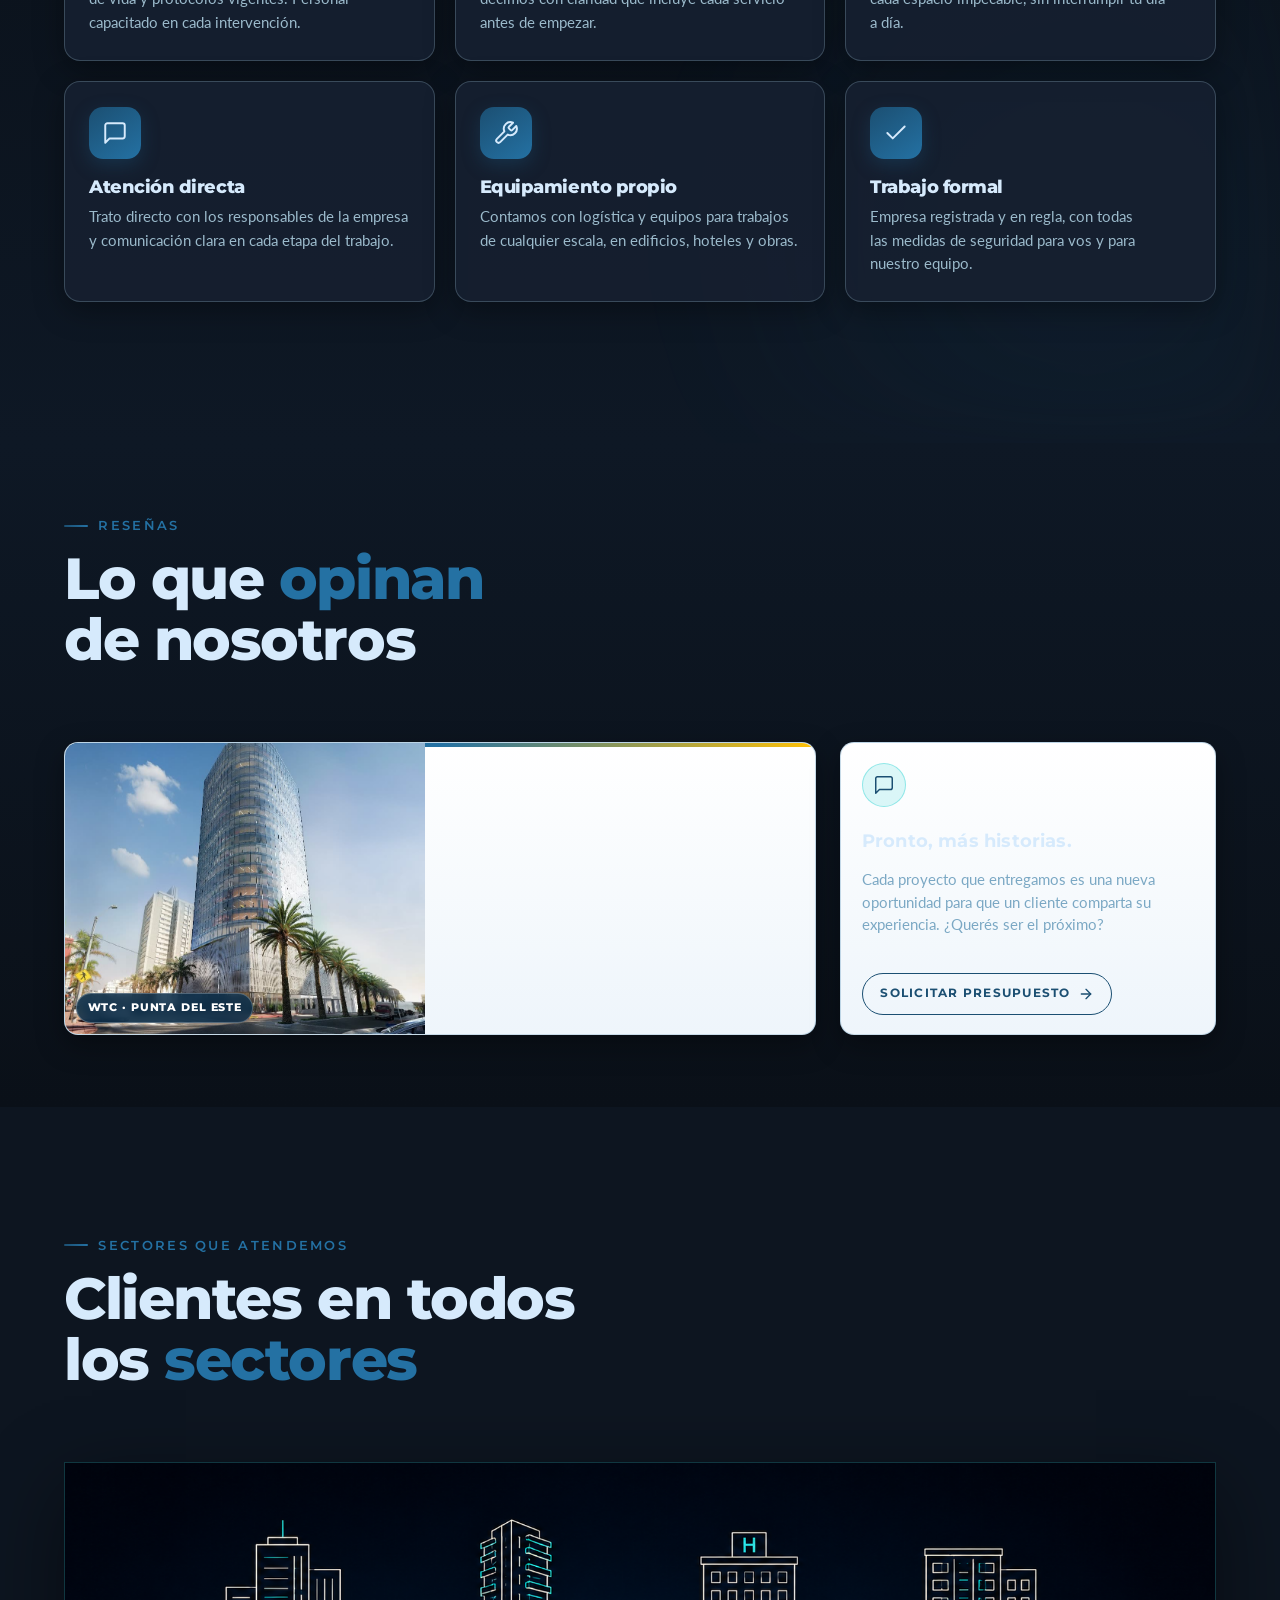
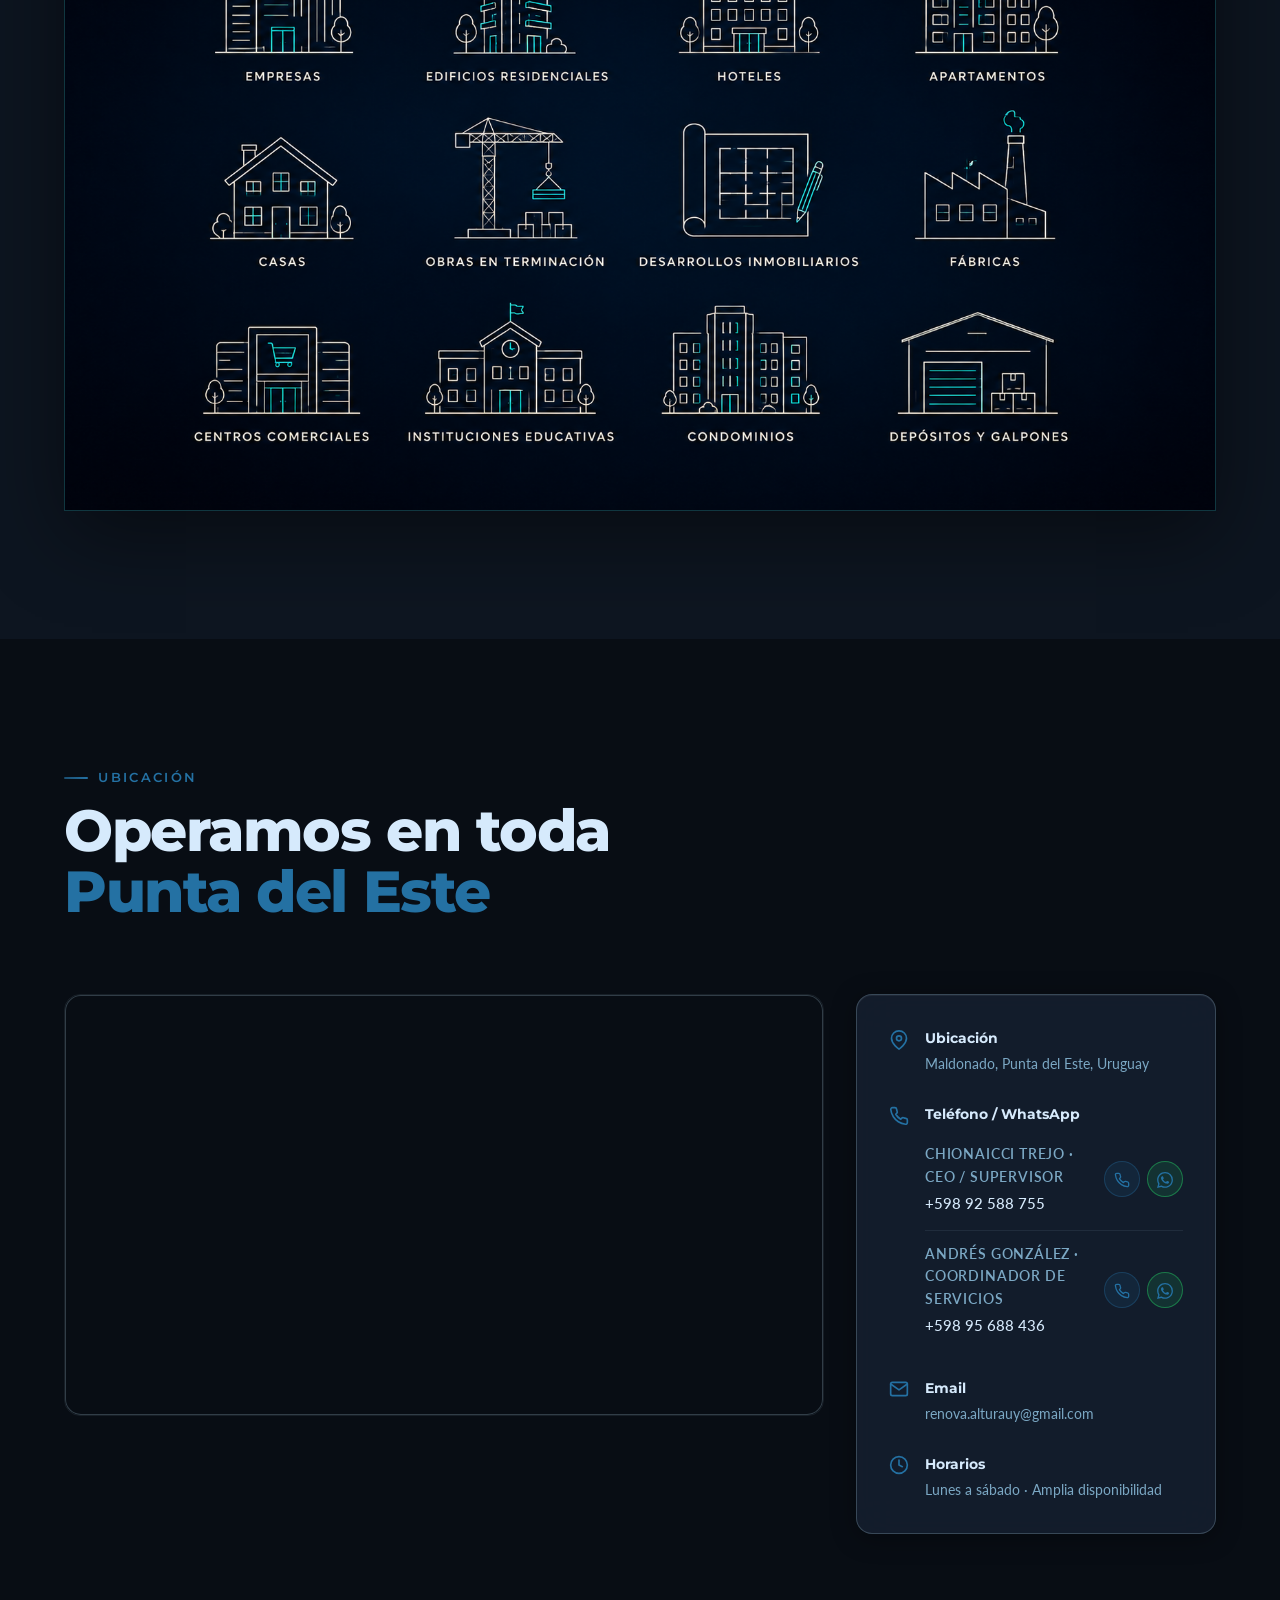
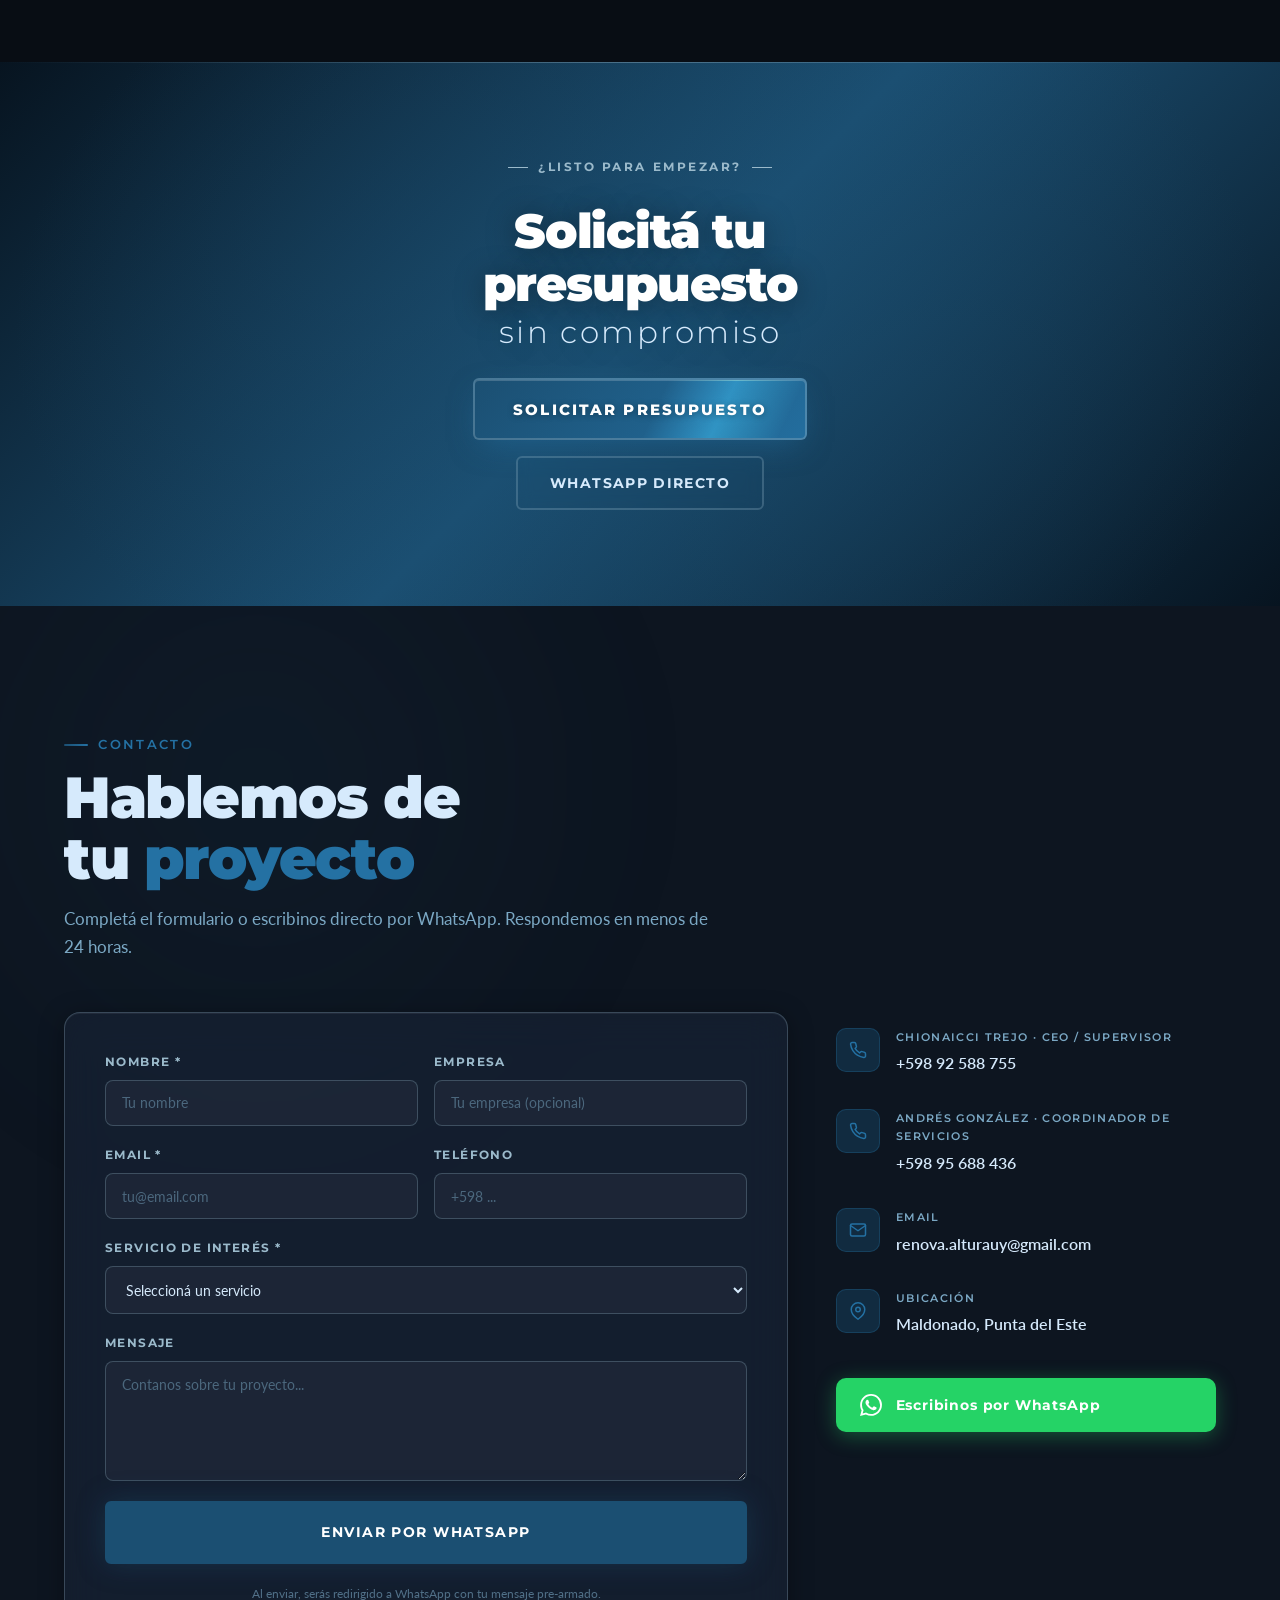
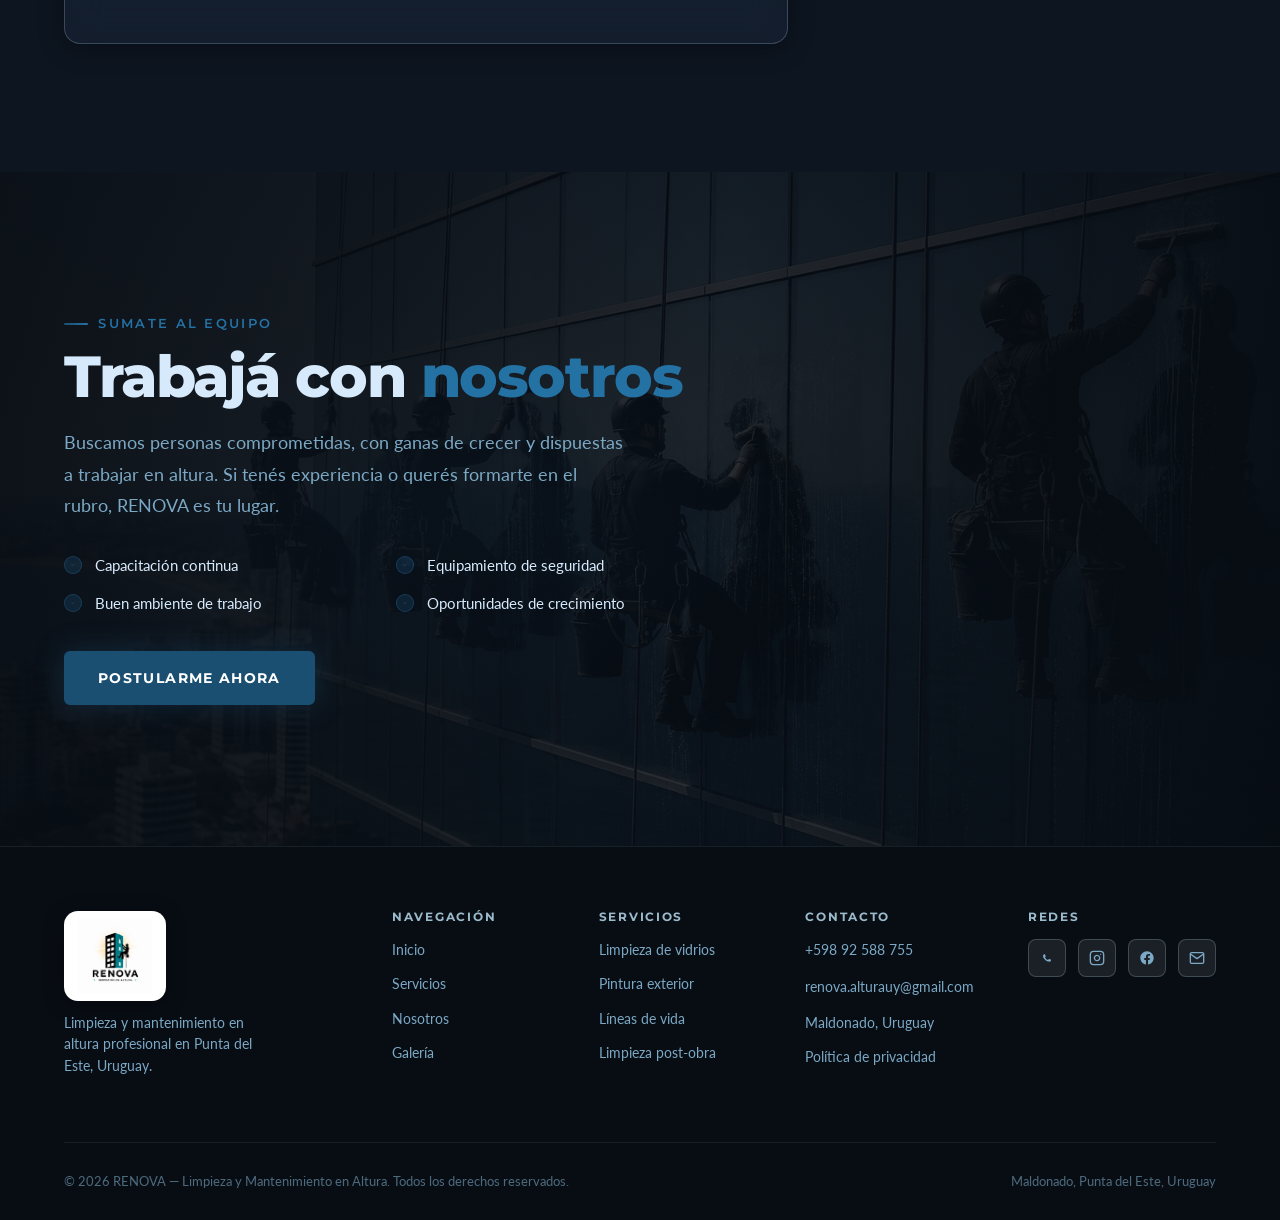
==== commit 9f150e18: "oleada-5: banner de cookies (solo tecnicas) + accesibilidad + cache-bust - Banner de cookies con con" ====
--- a/index.html
+++ b/index.html
@@ -39,7 +39,7 @@
   <link href="https://fonts.googleapis.com/css2?family=Lato:wght@300;400;700&family=Montserrat:wght@300;600;700;800;900&display=swap" rel="stylesheet">
 
   <!-- ─── Styles ─── -->
-  <link rel="stylesheet" href="styles.css?v=20260531">
+  <link rel="stylesheet" href="styles.css?v=20260601">
 
   <!-- ─── JSON-LD: Review del cliente destacado ─── -->
   <script type="application/ld+json">
@@ -1148,10 +1148,21 @@
     </div>
   </footer>
 
+  <!-- ═══ COOKIE BANNER ═══ -->
+  <div class="cookie-banner" id="cookieBanner" role="dialog" aria-live="polite" aria-label="Aviso de cookies" hidden>
+    <p class="cookie-banner-text">
+      Usamos solo cookies técnicas necesarias para que el sitio funcione. No usamos cookies de seguimiento ni publicidad.
+      <a href="privacidad.html">Más información</a>.
+    </p>
+    <div class="cookie-banner-actions">
+      <button type="button" class="btn btn-primary cookie-accept" id="cookieAccept">Entendido</button>
+    </div>
+  </div>
+
   <!-- ═══ SCRIPTS ═══ -->
   <script defer src="lib/gsap.min.js?v=20260521"></script>
   <script defer src="lib/ScrollTrigger.min.js?v=20260521"></script>
-  <script defer src="main.js?v=20260521"></script>
+  <script defer src="main.js?v=20260601"></script>
 
 </body>
 </html>
--- a/styles.css
+++ b/styles.css
@@ -4040,3 +4040,41 @@
   background: rgba(37, 211, 102, 0.25);
   border-color: #25D366;
 }
+
+/* ═══ COOKIE BANNER ═══ */
+.cookie-banner {
+  position: fixed;
+  left: 50%;
+  bottom: 1.2rem;
+  transform: translateX(-50%) translateY(140%);
+  z-index: 1200;
+  width: min(680px, calc(100vw - 2rem));
+  display: flex;
+  align-items: center;
+  gap: 1.25rem;
+  padding: 1rem 1.25rem;
+  background: rgba(10, 24, 33, 0.92);
+  backdrop-filter: blur(14px);
+  -webkit-backdrop-filter: blur(14px);
+  border: 1px solid rgba(36, 113, 163, 0.4);
+  border-radius: 16px;
+  box-shadow: 0 18px 48px rgba(0, 0, 0, 0.5);
+  opacity: 0;
+  transition: transform .5s var(--ease-out), opacity .5s ease;
+}
+.cookie-banner[hidden] { display: none; }
+.cookie-banner.is-visible { transform: translateX(-50%) translateY(0); opacity: 1; }
+.cookie-banner-text {
+  margin: 0;
+  font-size: .88rem;
+  line-height: 1.55;
+  color: var(--cream-1);
+  flex: 1 1 auto;
+}
+.cookie-banner-text a { color: var(--accent); text-decoration: underline; }
+.cookie-banner-actions { flex: 0 0 auto; }
+.cookie-accept { white-space: nowrap; padding: .6rem 1.4rem; }
+@media (max-width: 600px) {
+  .cookie-banner { flex-direction: column; align-items: stretch; gap: .85rem; text-align: center; }
+  .cookie-accept { width: 100%; justify-content: center; }
+}
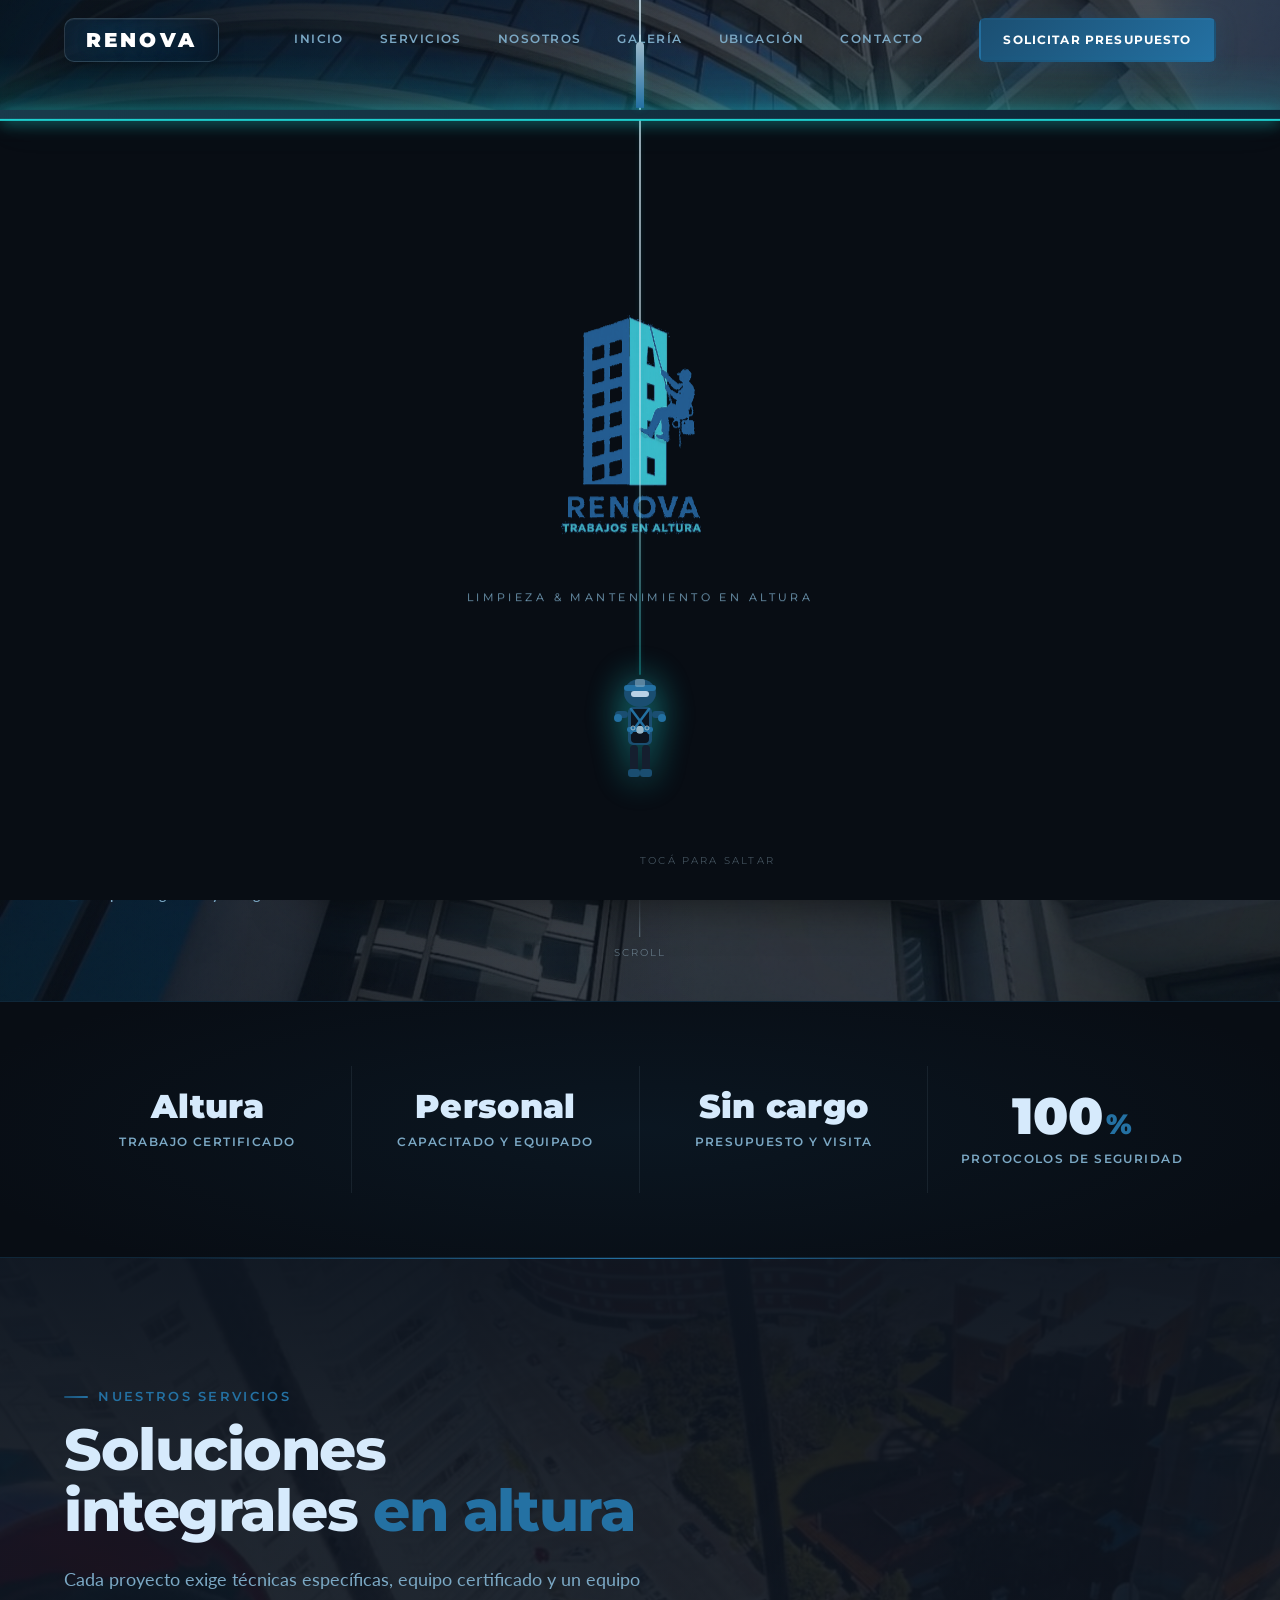
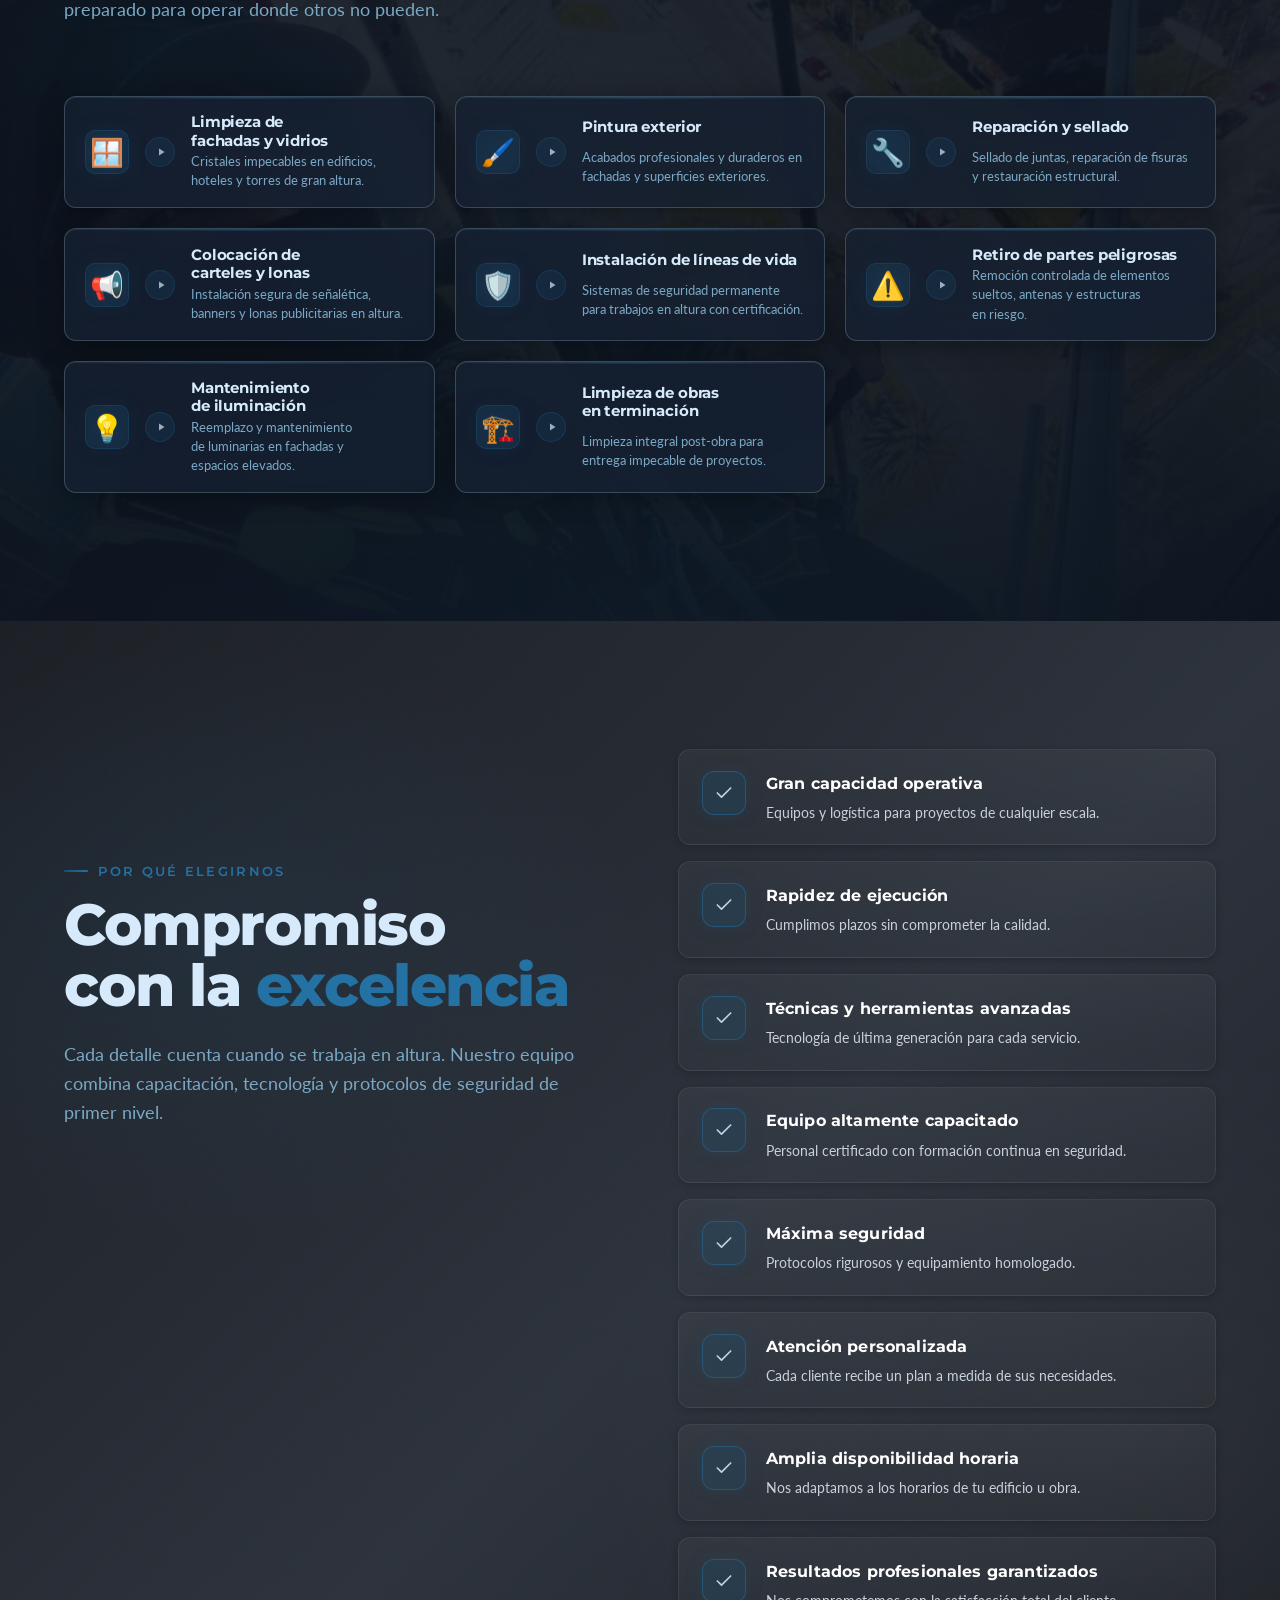
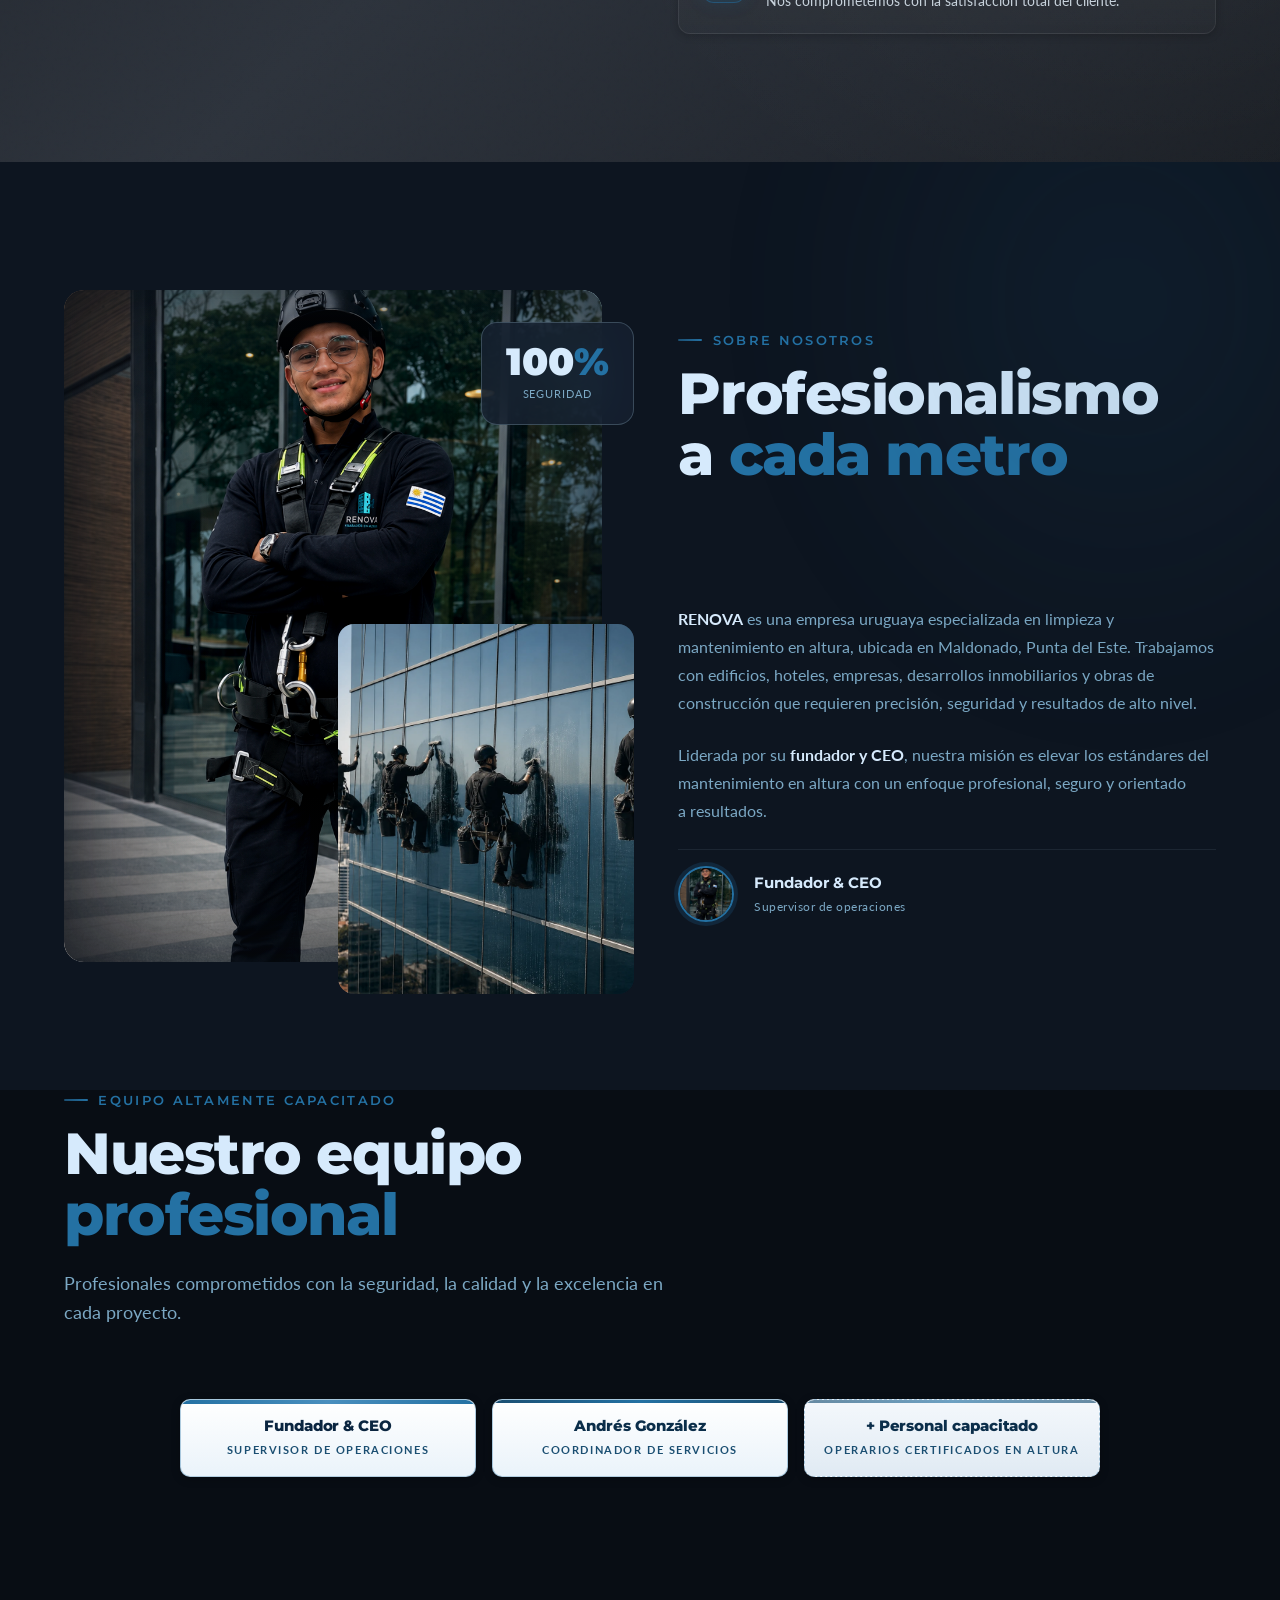
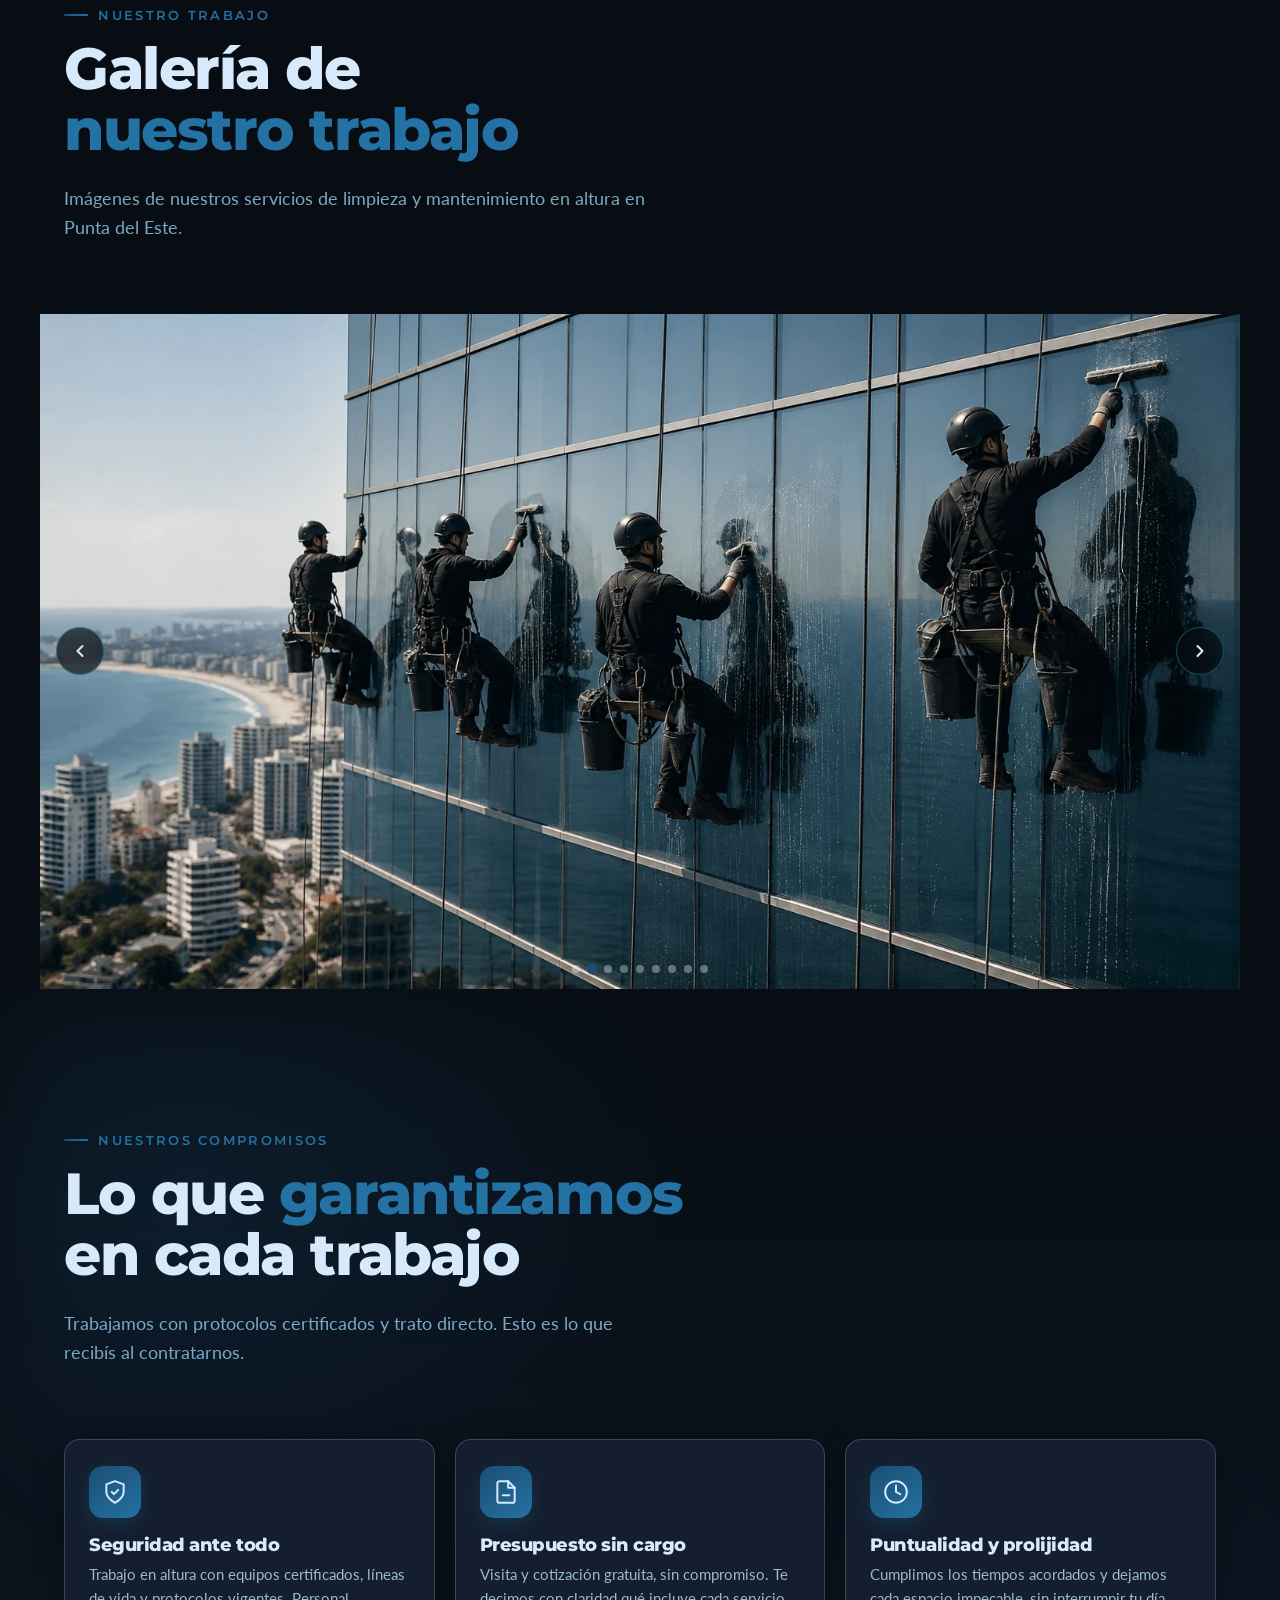
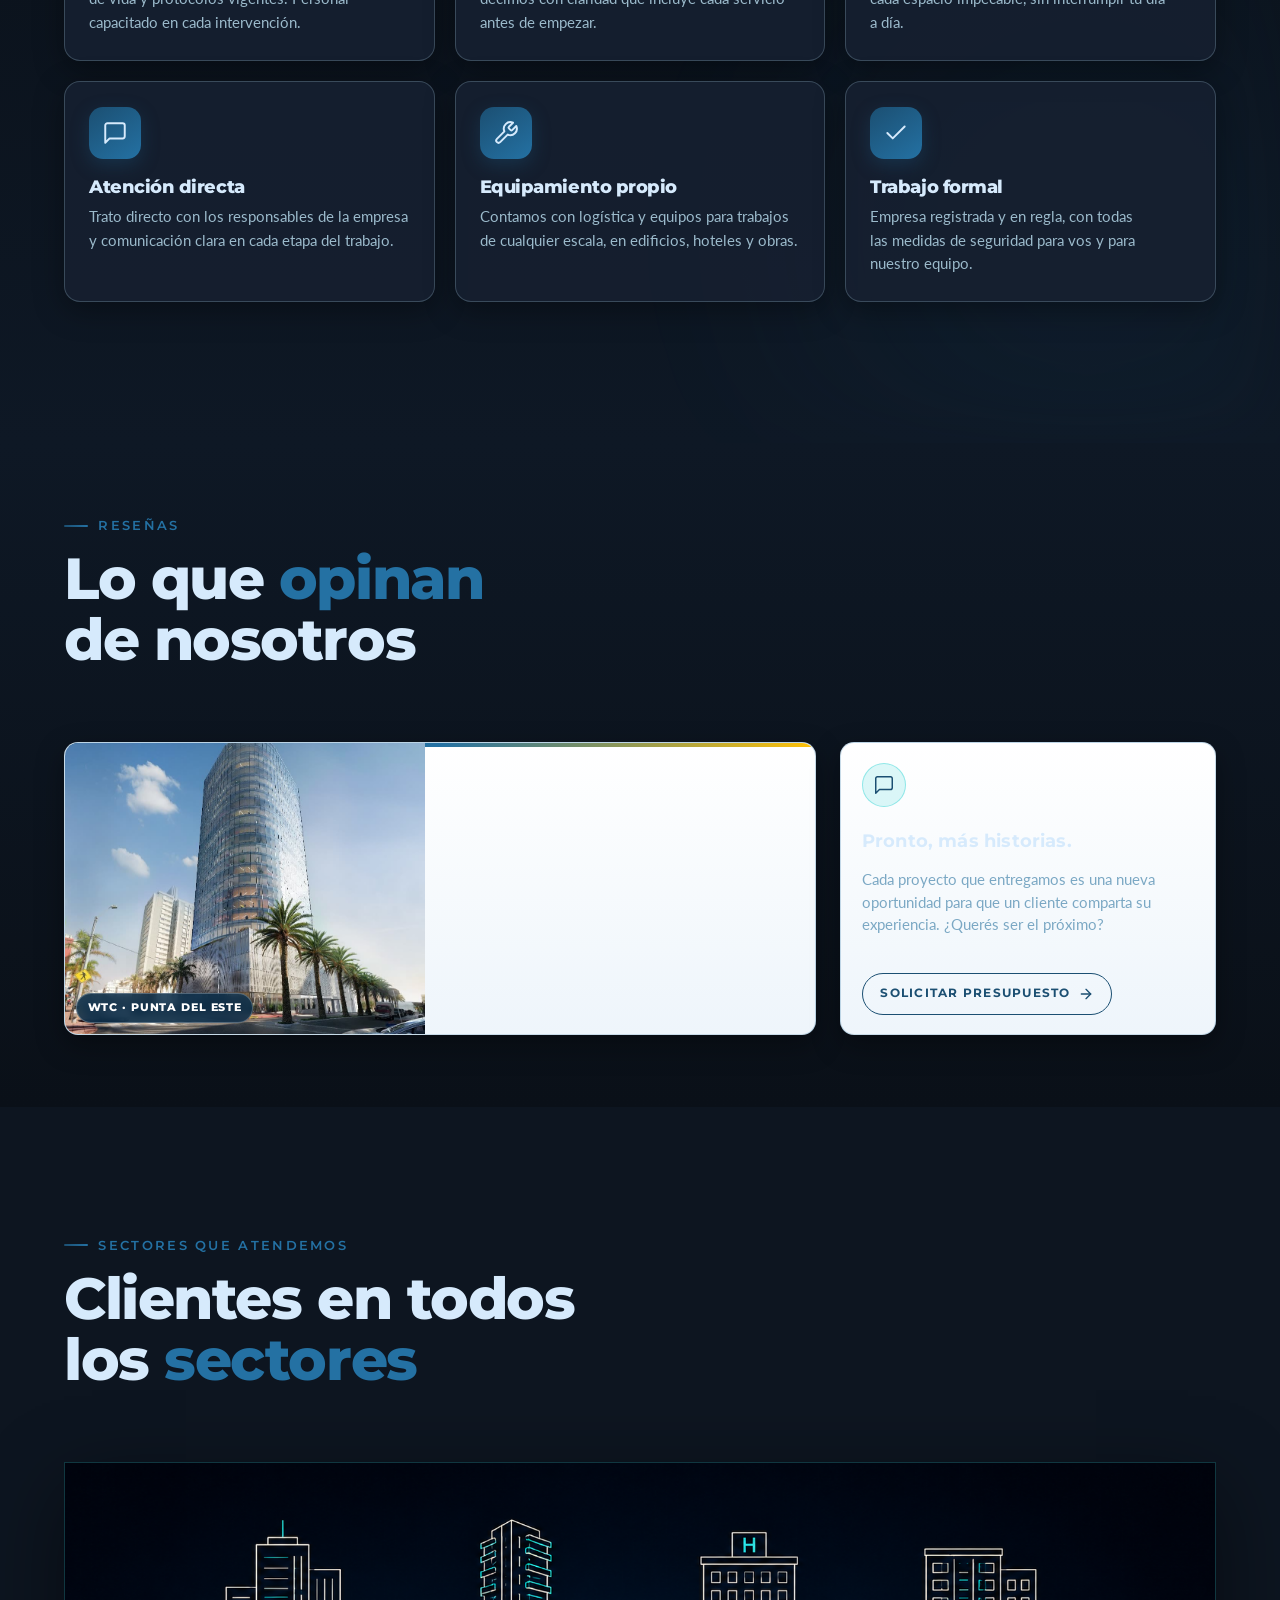
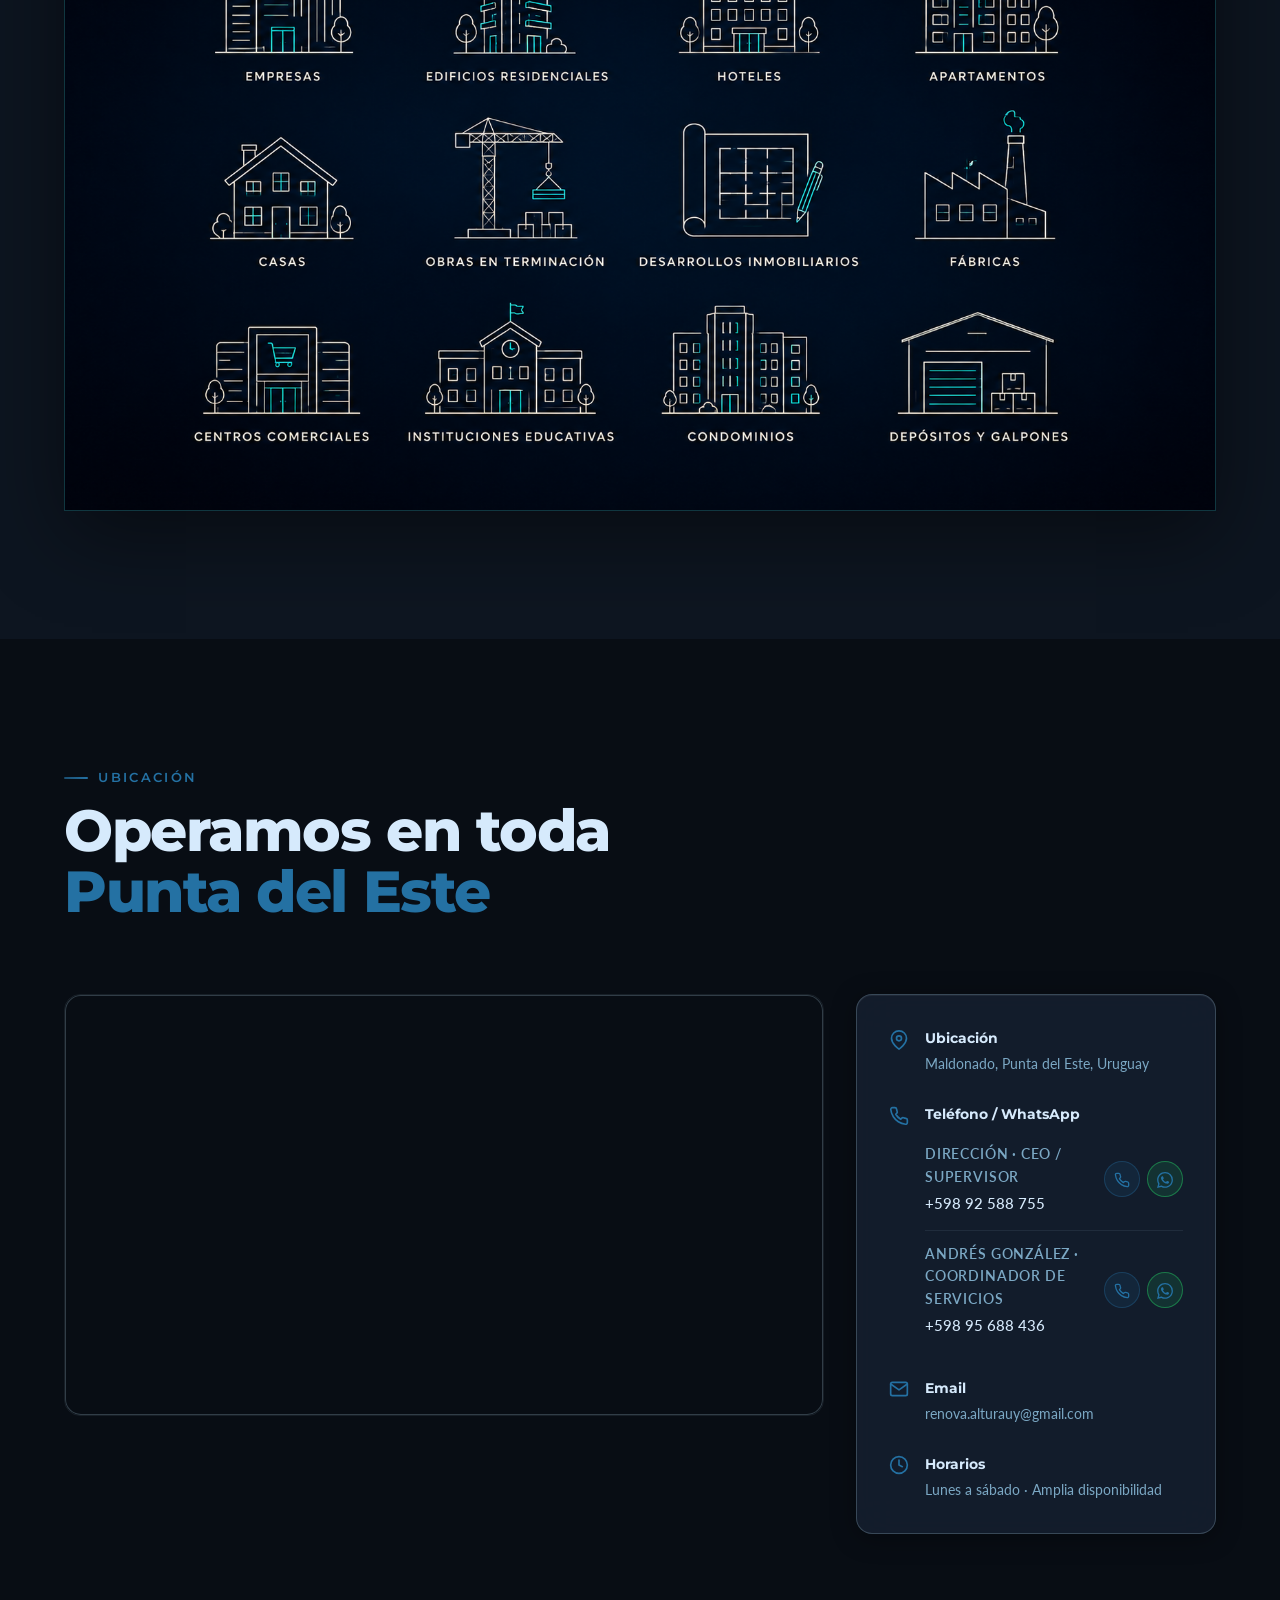
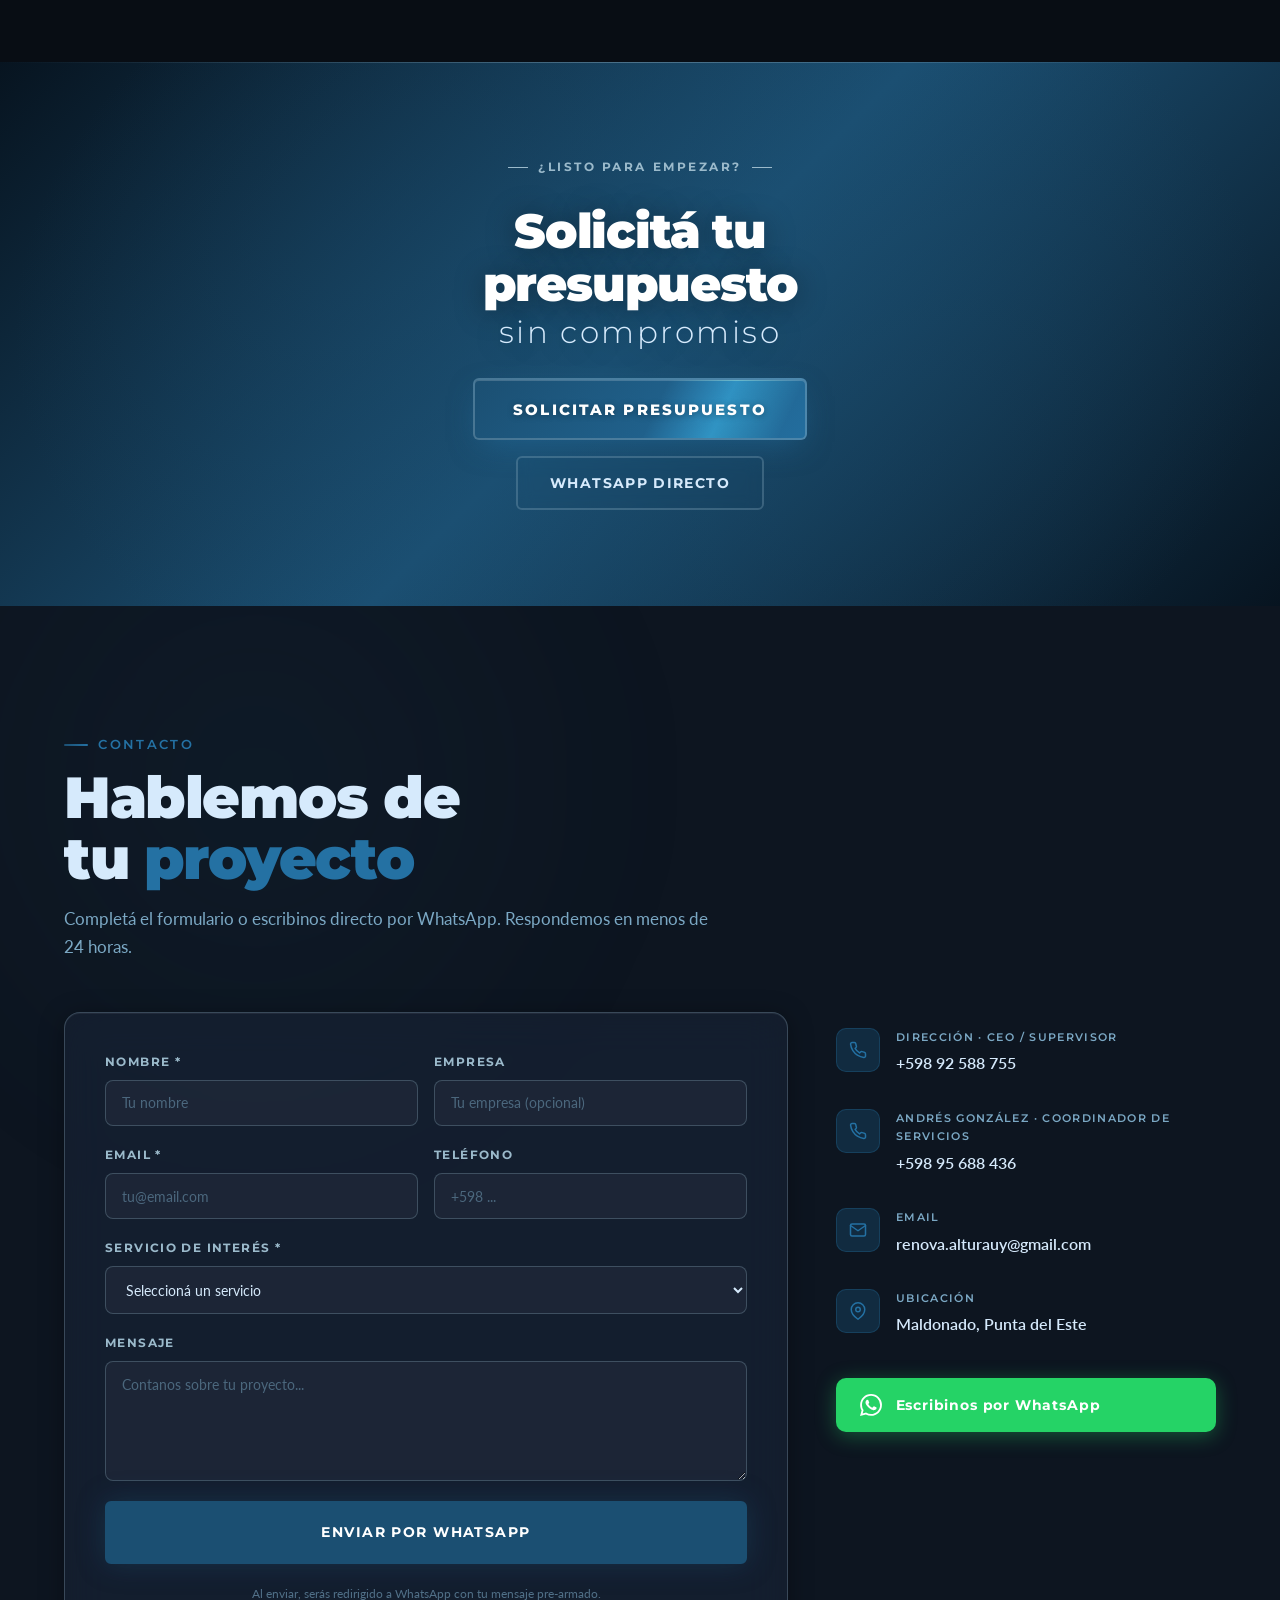
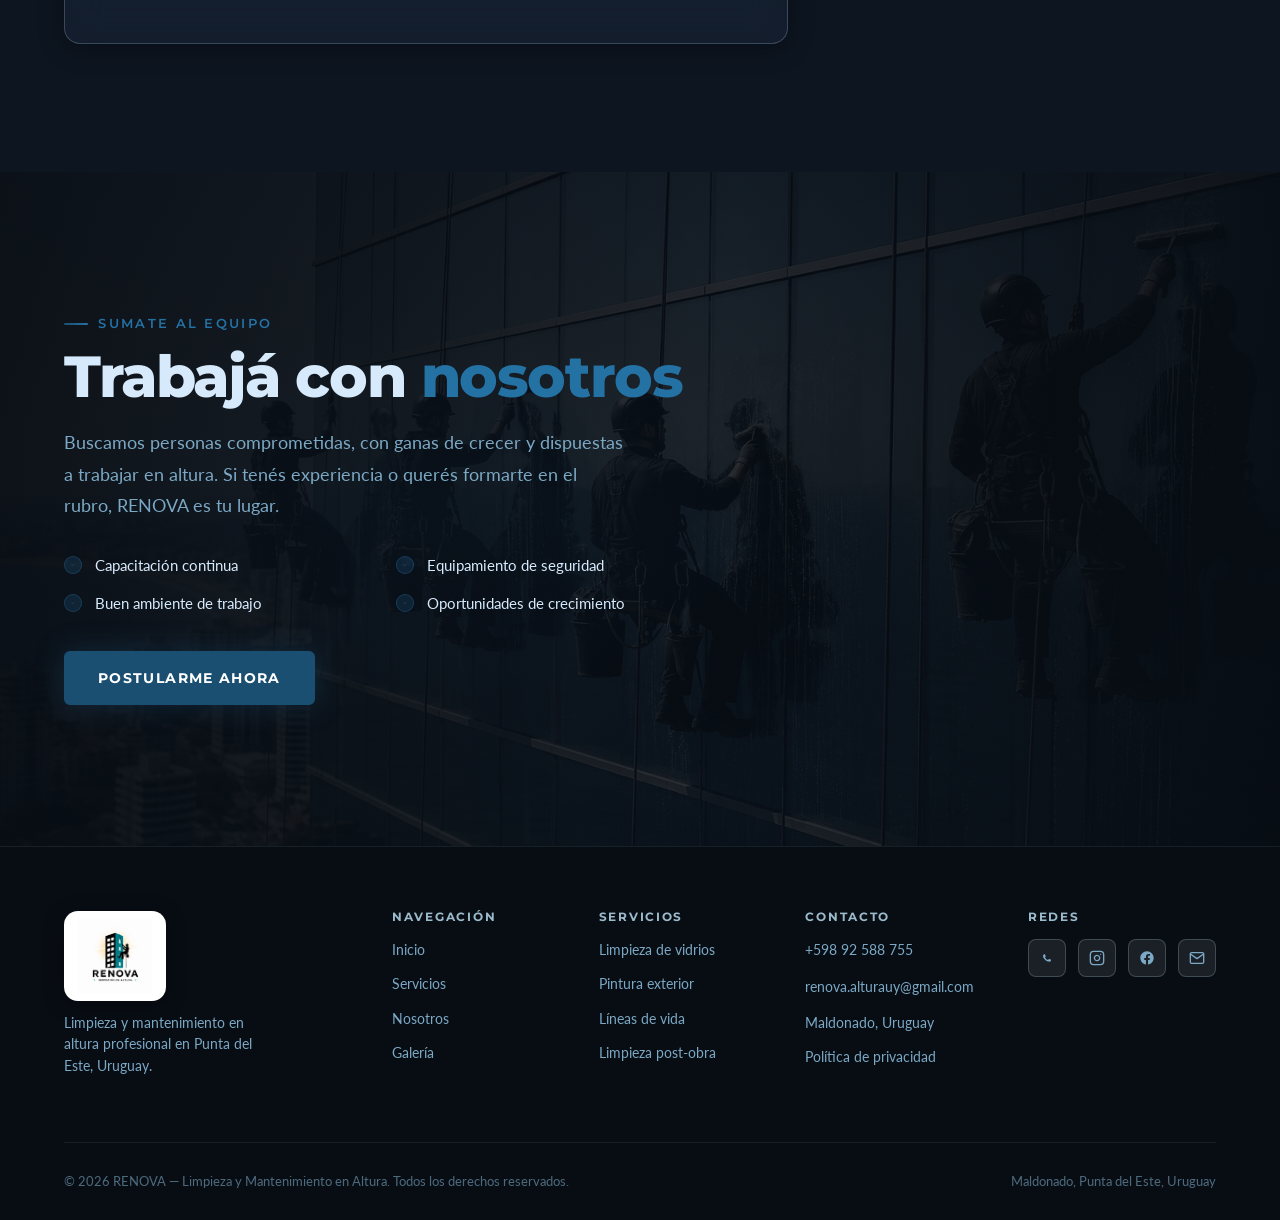
==== commit c39acc0d: "anonimato: reemplazar nombre del fundador por rol generico - Quita "Chionaicci Trejo Rincones" de te" ====
--- a/index.html
+++ b/index.html
@@ -544,7 +544,7 @@
       <div class="about-inner">
         <div class="about-images reveal">
           <div class="about-img-main">
-            <img src="assets/img/ceo-traje.jpg" alt="Chionaicci Trejo Rincones — Fundador y CEO de RENOVA" loading="lazy">
+            <img src="assets/img/ceo-traje.jpg" alt="Fundador y CEO de RENOVA" loading="lazy">
           </div>
           <div class="about-img-accent glass-card">
             <img src="assets/img/galeria-2.jpg" alt="Equipo profesional RENOVA en acción" loading="lazy">
@@ -565,16 +565,16 @@
             <strong>RENOVA</strong> es una empresa uruguaya especializada en limpieza y mantenimiento en altura, ubicada en Maldonado, Punta del Este. Trabajamos con edificios, hoteles, empresas, desarrollos inmobiliarios y obras de construcción que requieren precisión, seguridad y resultados de alto nivel.
           </p>
           <p class="about-text">
-            Liderada por <strong>Chionaicci Trejo Rincones</strong>, nuestra misión es elevar los estándares del mantenimiento en altura con un enfoque profesional, seguro y orientado a resultados.
+            Liderada por su <strong>fundador y CEO</strong>, nuestra misión es elevar los estándares del mantenimiento en altura con un enfoque profesional, seguro y orientado a resultados.
           </p>
 
           <div class="about-ceo">
             <div class="about-ceo-avatar-img">
-              <img src="assets/img/ceo-traje.jpg" alt="Chionaicci Trejo Rincones — CEO" loading="lazy">
+              <img src="assets/img/ceo-traje.jpg" alt="Fundador y CEO de RENOVA" loading="lazy">
             </div>
             <div class="about-ceo-info">
-              <strong>Chionaicci Trejo Rincones</strong>
-              <span>Fundador &amp; CEO · Supervisor</span>
+              <strong>Fundador &amp; CEO</strong>
+              <span>Supervisor de operaciones</span>
             </div>
           </div>
         </div>
@@ -595,8 +595,8 @@
       <div class="team-static team-static--chips reveal">
         <!-- CEO -->
         <div class="team-chip team-chip--lead">
-          <strong class="team-chip-name">Chionaicci Trejo Rincones</strong>
-          <span class="team-chip-role">Fundador &amp; CEO · Supervisor</span>
+          <strong class="team-chip-name">Fundador &amp; CEO</strong>
+          <span class="team-chip-role">Supervisor de operaciones</span>
         </div>
         <!-- Coordinador -->
         <div class="team-chip">
@@ -816,12 +816,12 @@
             <div class="location-phones">
               <strong>Teléfono / WhatsApp</strong>
               <div class="phone-row">
-                <span class="phone-row-label">Chionaicci Trejo · CEO / Supervisor</span>
+                <span class="phone-row-label">Dirección · CEO / Supervisor</span>
                 <div class="phone-row-actions">
-                  <a href="tel:+59892588755" class="phone-icon-btn" aria-label="Llamar a Chionaicci">
+                  <a href="tel:+59892588755" class="phone-icon-btn" aria-label="Llamar a RENOVA">
                     <svg viewBox="0 0 24 24" fill="none" stroke="currentColor" stroke-width="2" stroke-linecap="round" stroke-linejoin="round"><path d="M22 16.92v3a2 2 0 0 1-2.18 2 19.79 19.79 0 0 1-8.63-3.07 19.5 19.5 0 0 1-6-6 19.79 19.79 0 0 1-3.07-8.67A2 2 0 0 1 4.11 2h3a2 2 0 0 1 2 1.72c.127.96.361 1.903.7 2.81a2 2 0 0 1-.45 2.11L8.09 9.91a16 16 0 0 0 6 6l1.27-1.27a2 2 0 0 1 2.11-.45c.907.339 1.85.573 2.81.7A2 2 0 0 1 22 16.92z"/></svg>
                   </a>
-                  <a href="https://wa.me/59892588755?text=Hola%20RENOVA%2C%20quiero%20solicitar%20un%20presupuesto." class="phone-icon-btn phone-icon-btn--wa" target="_blank" rel="noopener noreferrer" aria-label="WhatsApp Chionaicci">
+                  <a href="https://wa.me/59892588755?text=Hola%20RENOVA%2C%20quiero%20solicitar%20un%20presupuesto." class="phone-icon-btn phone-icon-btn--wa" target="_blank" rel="noopener noreferrer" aria-label="WhatsApp RENOVA">
                     <svg viewBox="0 0 24 24" fill="currentColor"><path d="M17.472 14.382c-.297-.149-1.758-.867-2.03-.967-.273-.099-.471-.148-.67.15-.197.297-.767.966-.94 1.164-.173.199-.347.223-.644.075-.297-.15-1.255-.463-2.39-1.475-.883-.788-1.48-1.761-1.653-2.059-.173-.297-.018-.458.13-.606.134-.133.298-.347.446-.52.149-.174.198-.298.298-.497.099-.198.05-.371-.025-.52-.075-.149-.669-1.612-.916-2.207-.242-.579-.487-.5-.669-.51-.173-.008-.371-.01-.57-.01-.198 0-.52.074-.792.372-.272.297-1.04 1.016-1.04 2.479 0 1.462 1.065 2.875 1.213 3.074.149.198 2.096 3.2 5.077 4.487.709.306 1.262.489 1.694.625.712.227 1.36.195 1.871.118.571-.085 1.758-.719 2.006-1.413.248-.694.248-1.289.173-1.413-.074-.124-.272-.198-.57-.347m-5.421 7.403h-.004a9.87 9.87 0 01-5.031-1.378l-.361-.214-3.741.982.998-3.648-.235-.374a9.86 9.86 0 01-1.51-5.26c.001-5.45 4.436-9.884 9.888-9.884 2.64 0 5.122 1.03 6.988 2.898a9.825 9.825 0 012.893 6.994c-.003 5.45-4.437 9.884-9.885 9.884m8.413-18.297A11.815 11.815 0 0012.05 0C5.495 0 .16 5.335.157 11.892c0 2.096.547 4.142 1.588 5.945L.057 24l6.305-1.654a11.882 11.882 0 005.683 1.448h.005c6.554 0 11.89-5.335 11.893-11.893a11.821 11.821 0 00-3.48-8.413z"/></svg>
                   </a>
                 </div>
@@ -942,7 +942,7 @@
                 <svg viewBox="0 0 24 24" fill="none" stroke="currentColor" stroke-width="2" stroke-linecap="round" stroke-linejoin="round"><path d="M22 16.92v3a2 2 0 0 1-2.18 2 19.79 19.79 0 0 1-8.63-3.07 19.5 19.5 0 0 1-6-6 19.79 19.79 0 0 1-3.07-8.67A2 2 0 0 1 4.11 2h3a2 2 0 0 1 2 1.72c.127.96.361 1.903.7 2.81a2 2 0 0 1-.45 2.11L8.09 9.91a16 16 0 0 0 6 6l1.27-1.27a2 2 0 0 1 2.11-.45c.907.339 1.85.573 2.81.7A2 2 0 0 1 22 16.92z"/></svg>
               </div>
               <div>
-                <span class="contact-info-label">Chionaicci Trejo · CEO / Supervisor</span>
+                <span class="contact-info-label">Dirección · CEO / Supervisor</span>
                 <a href="tel:+59892588755" class="contact-info-value">+598 92 588 755</a>
               </div>
             </div>
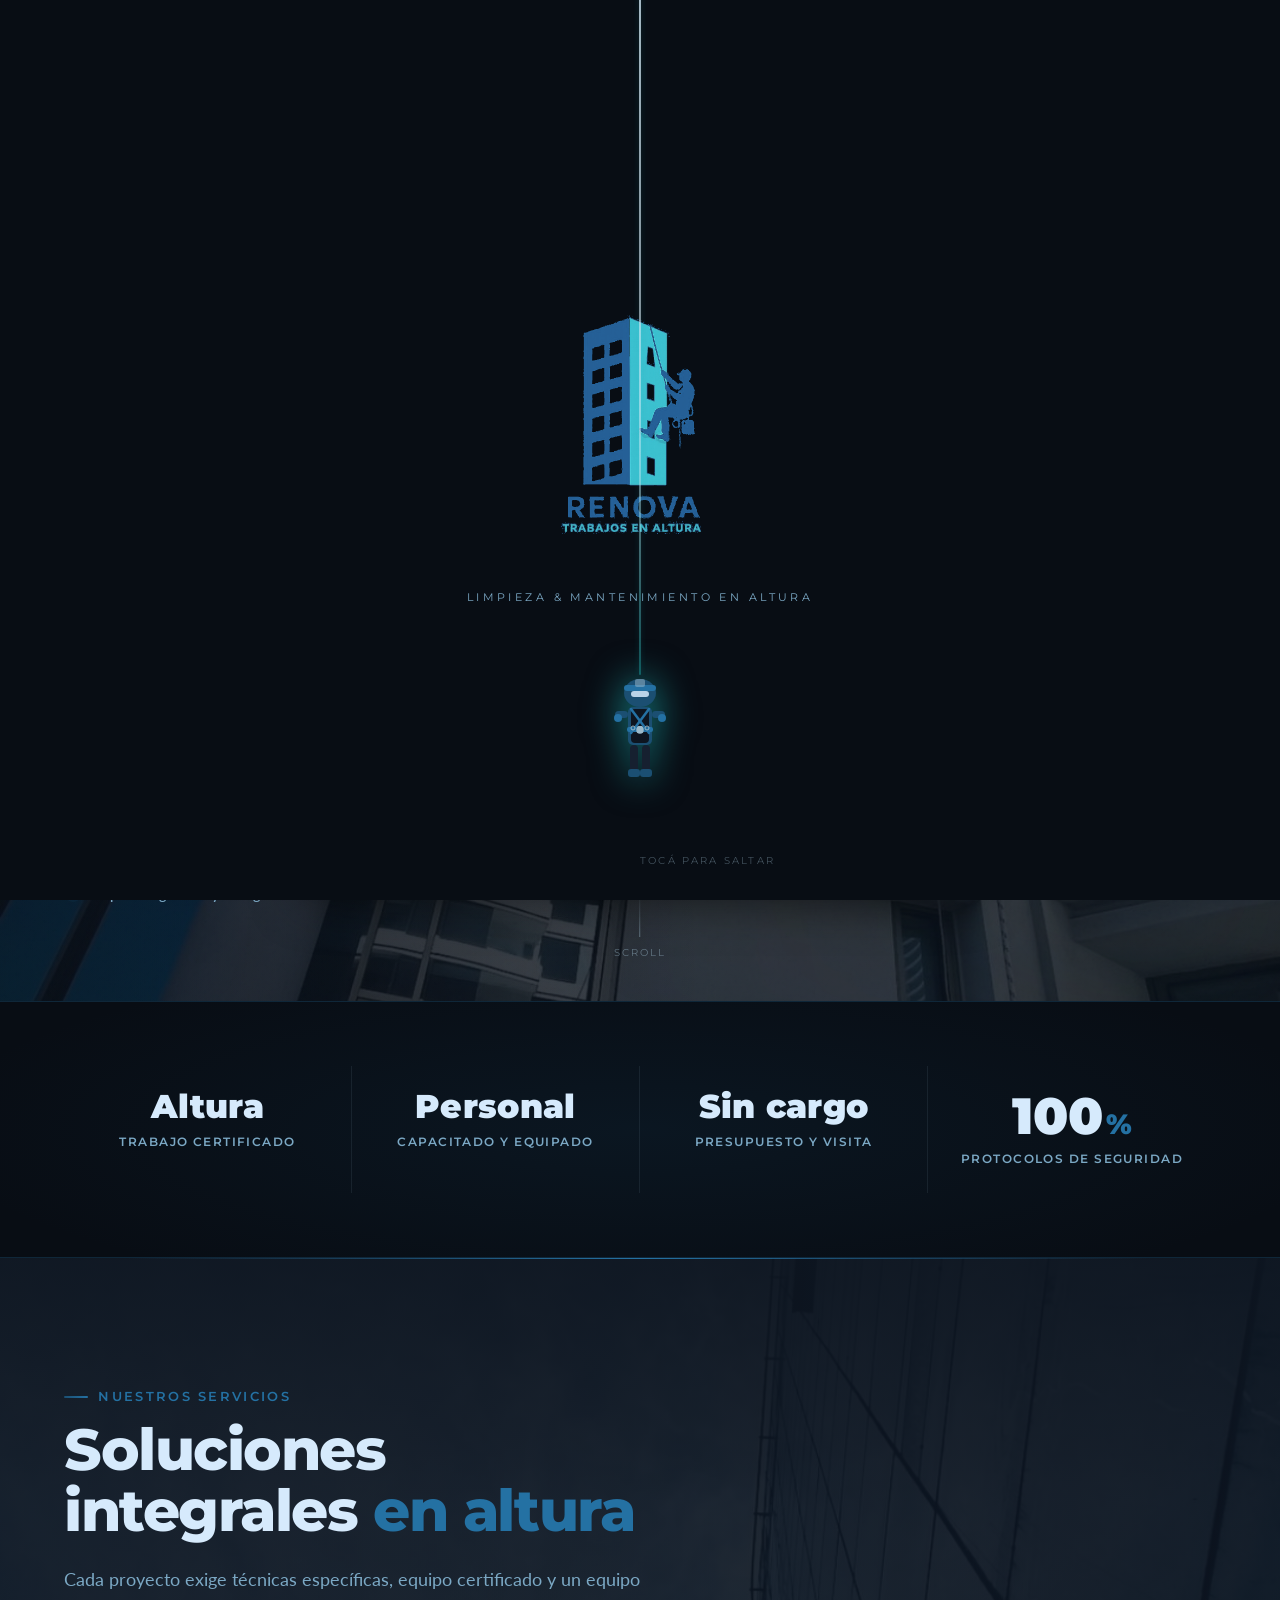
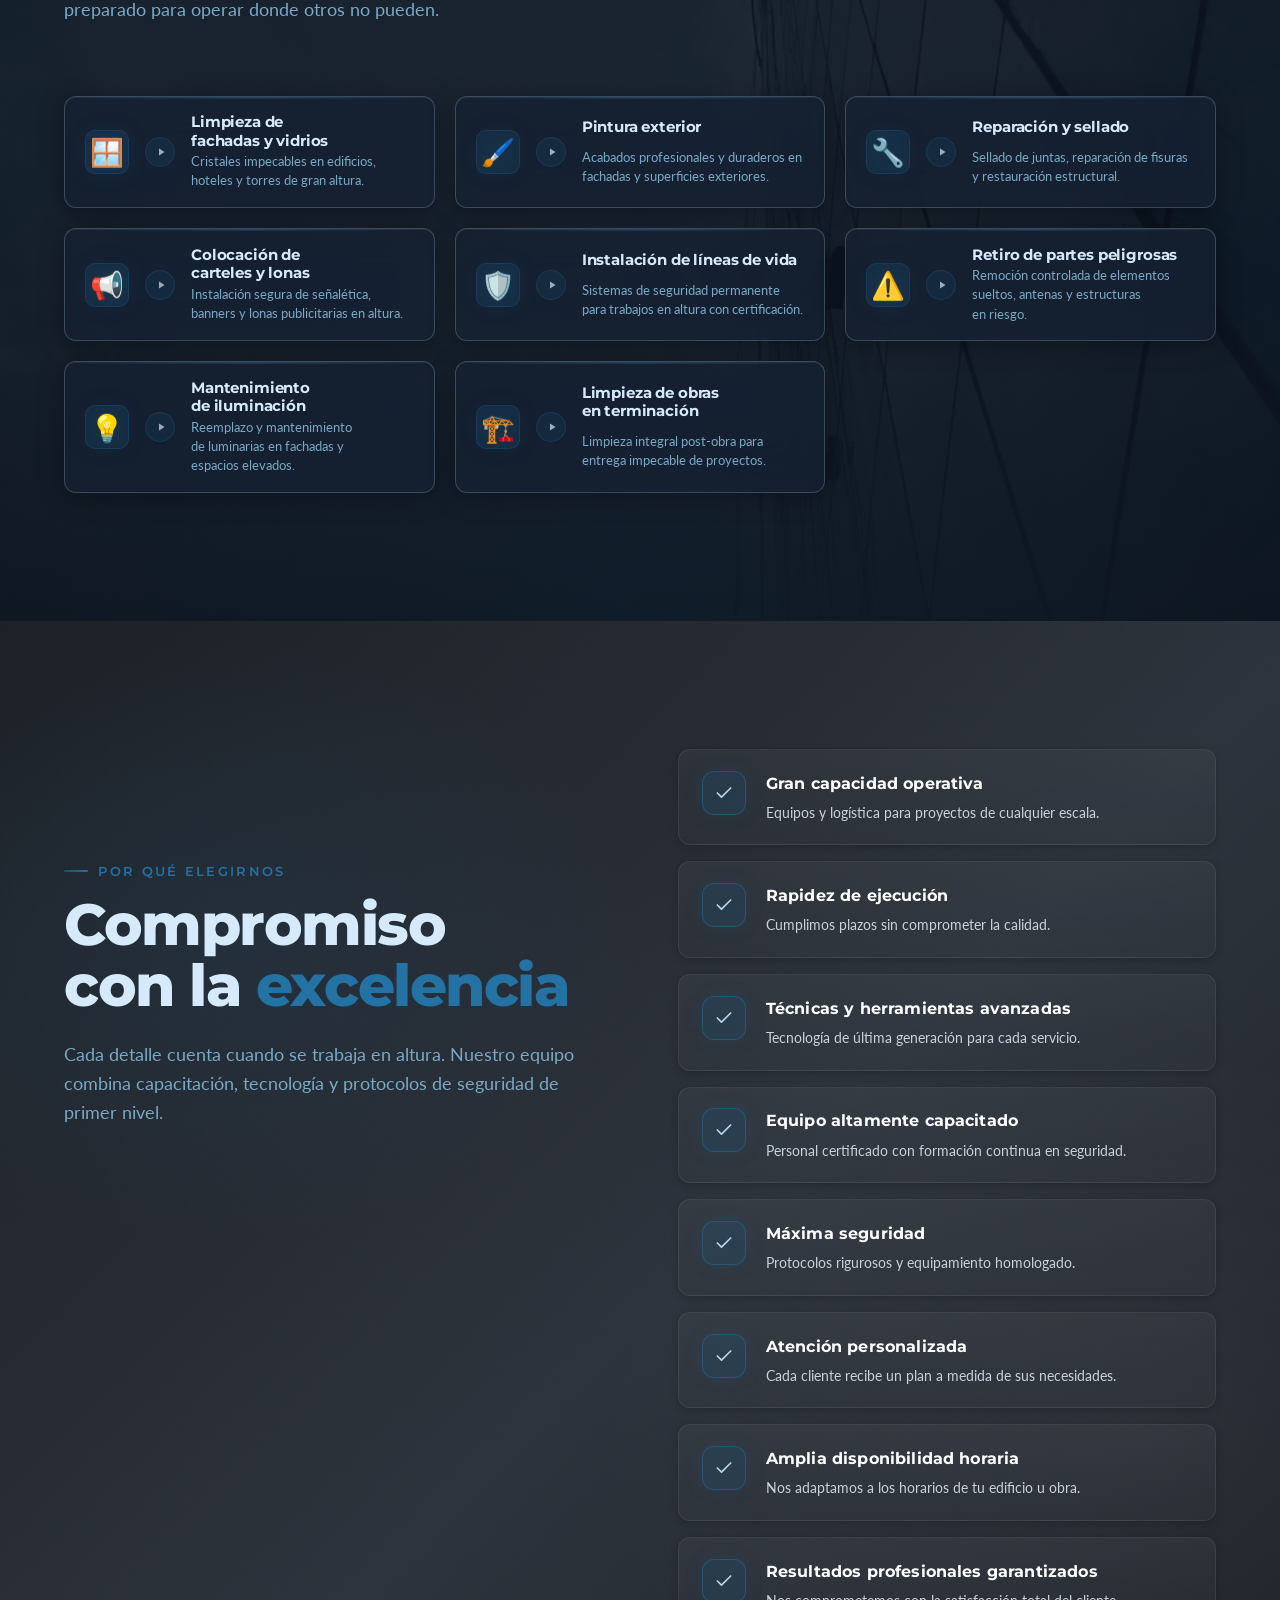
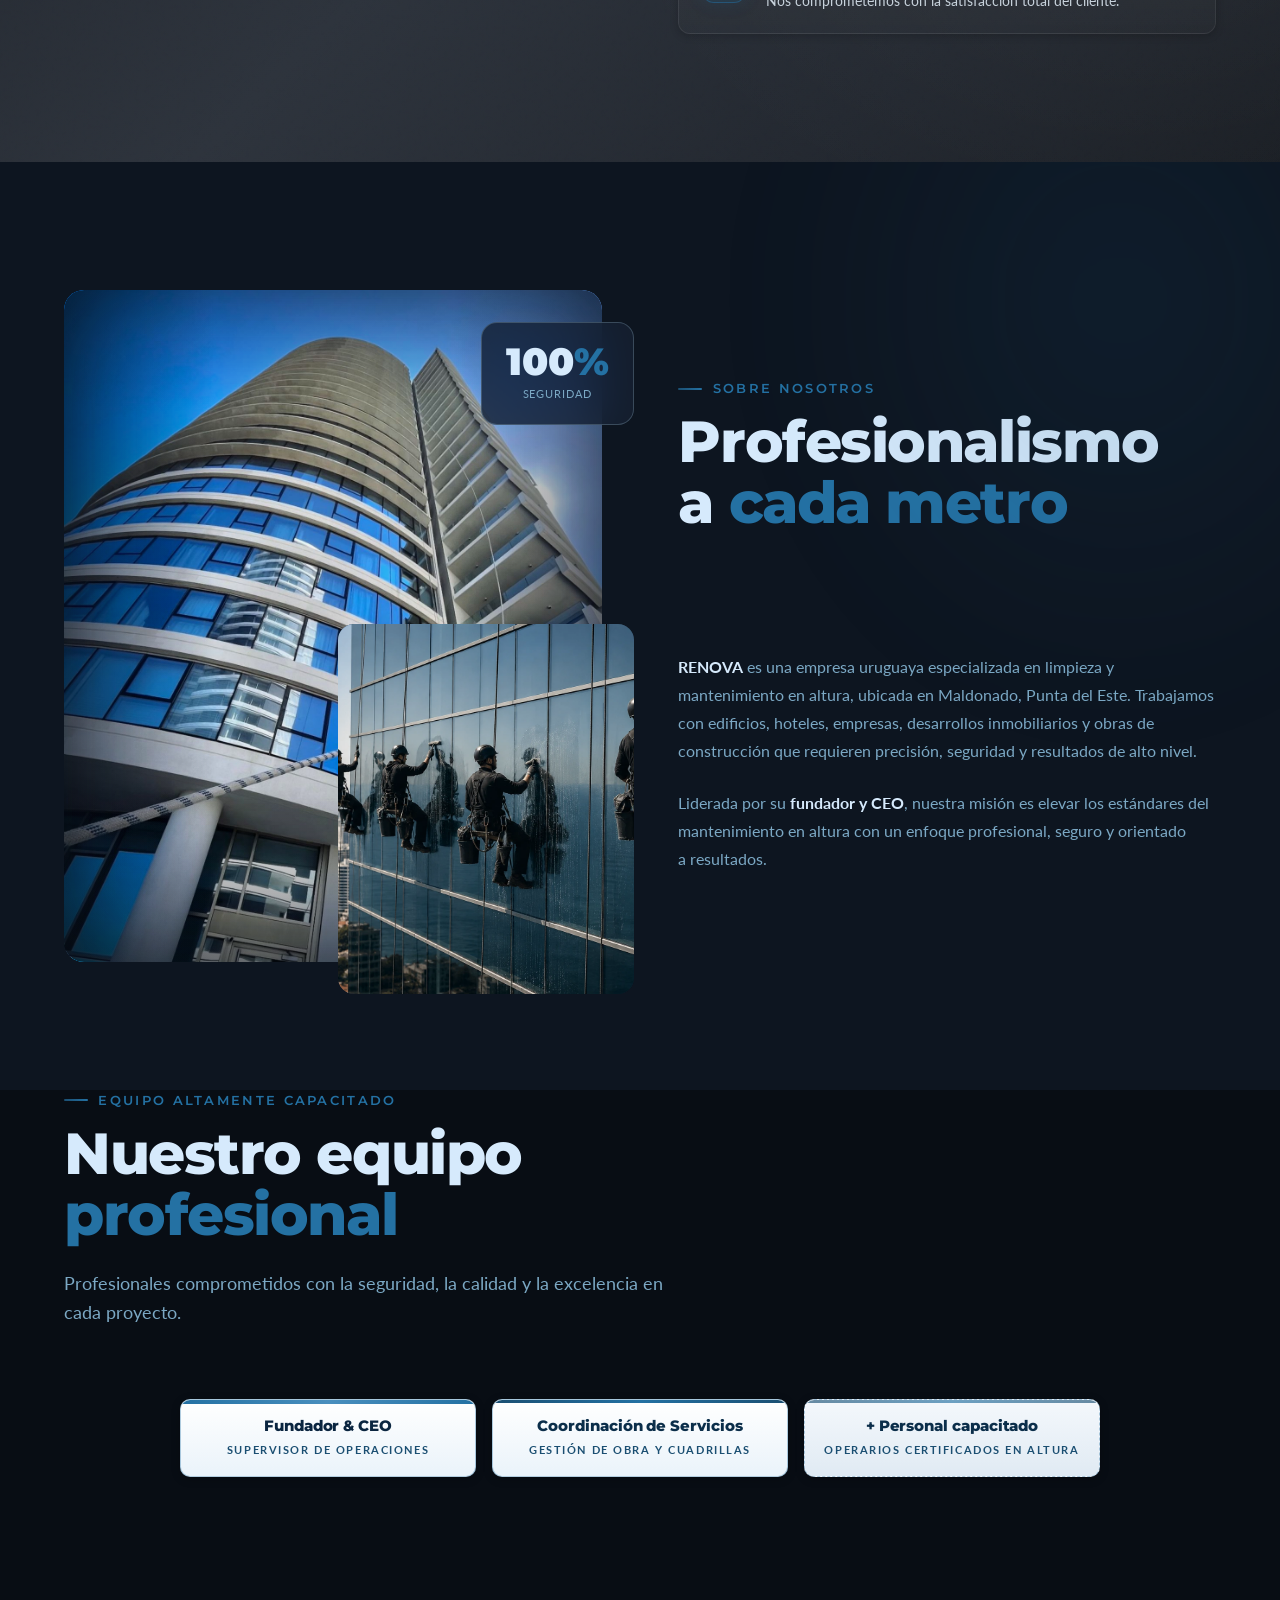
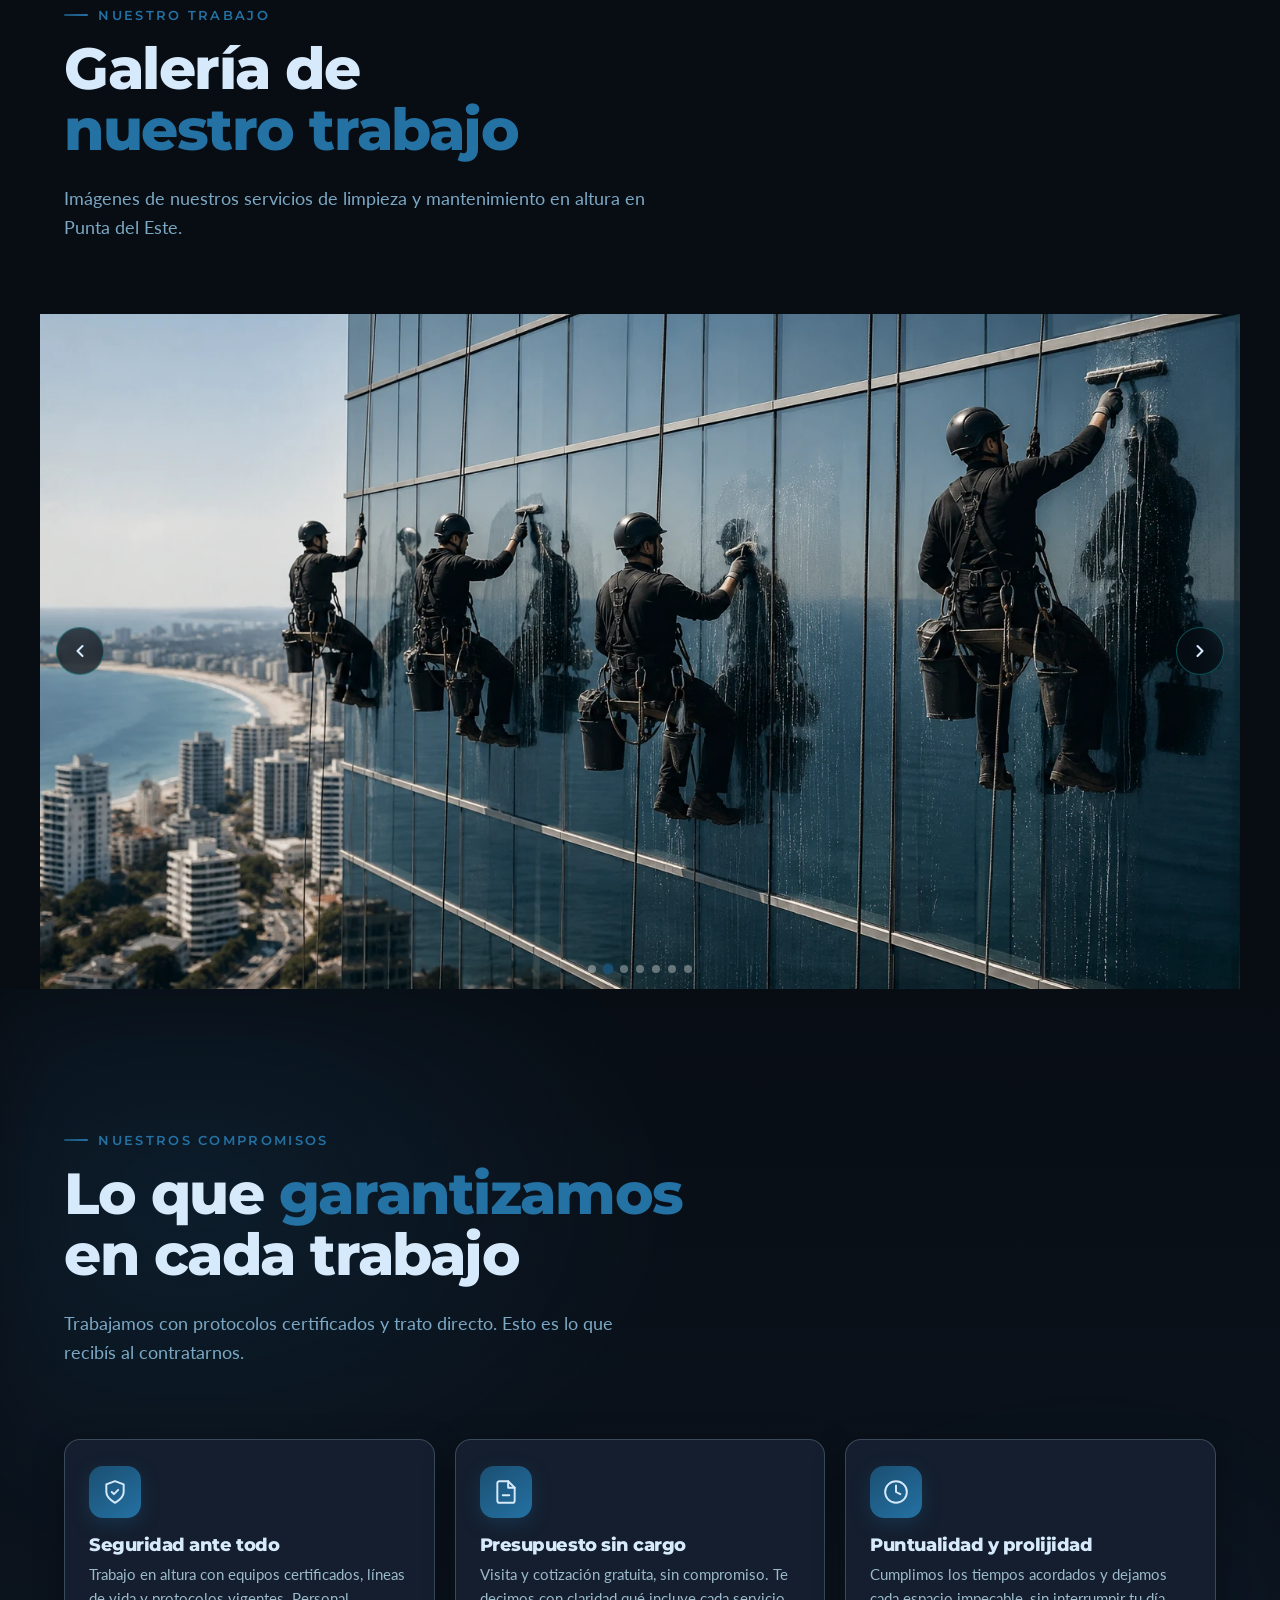
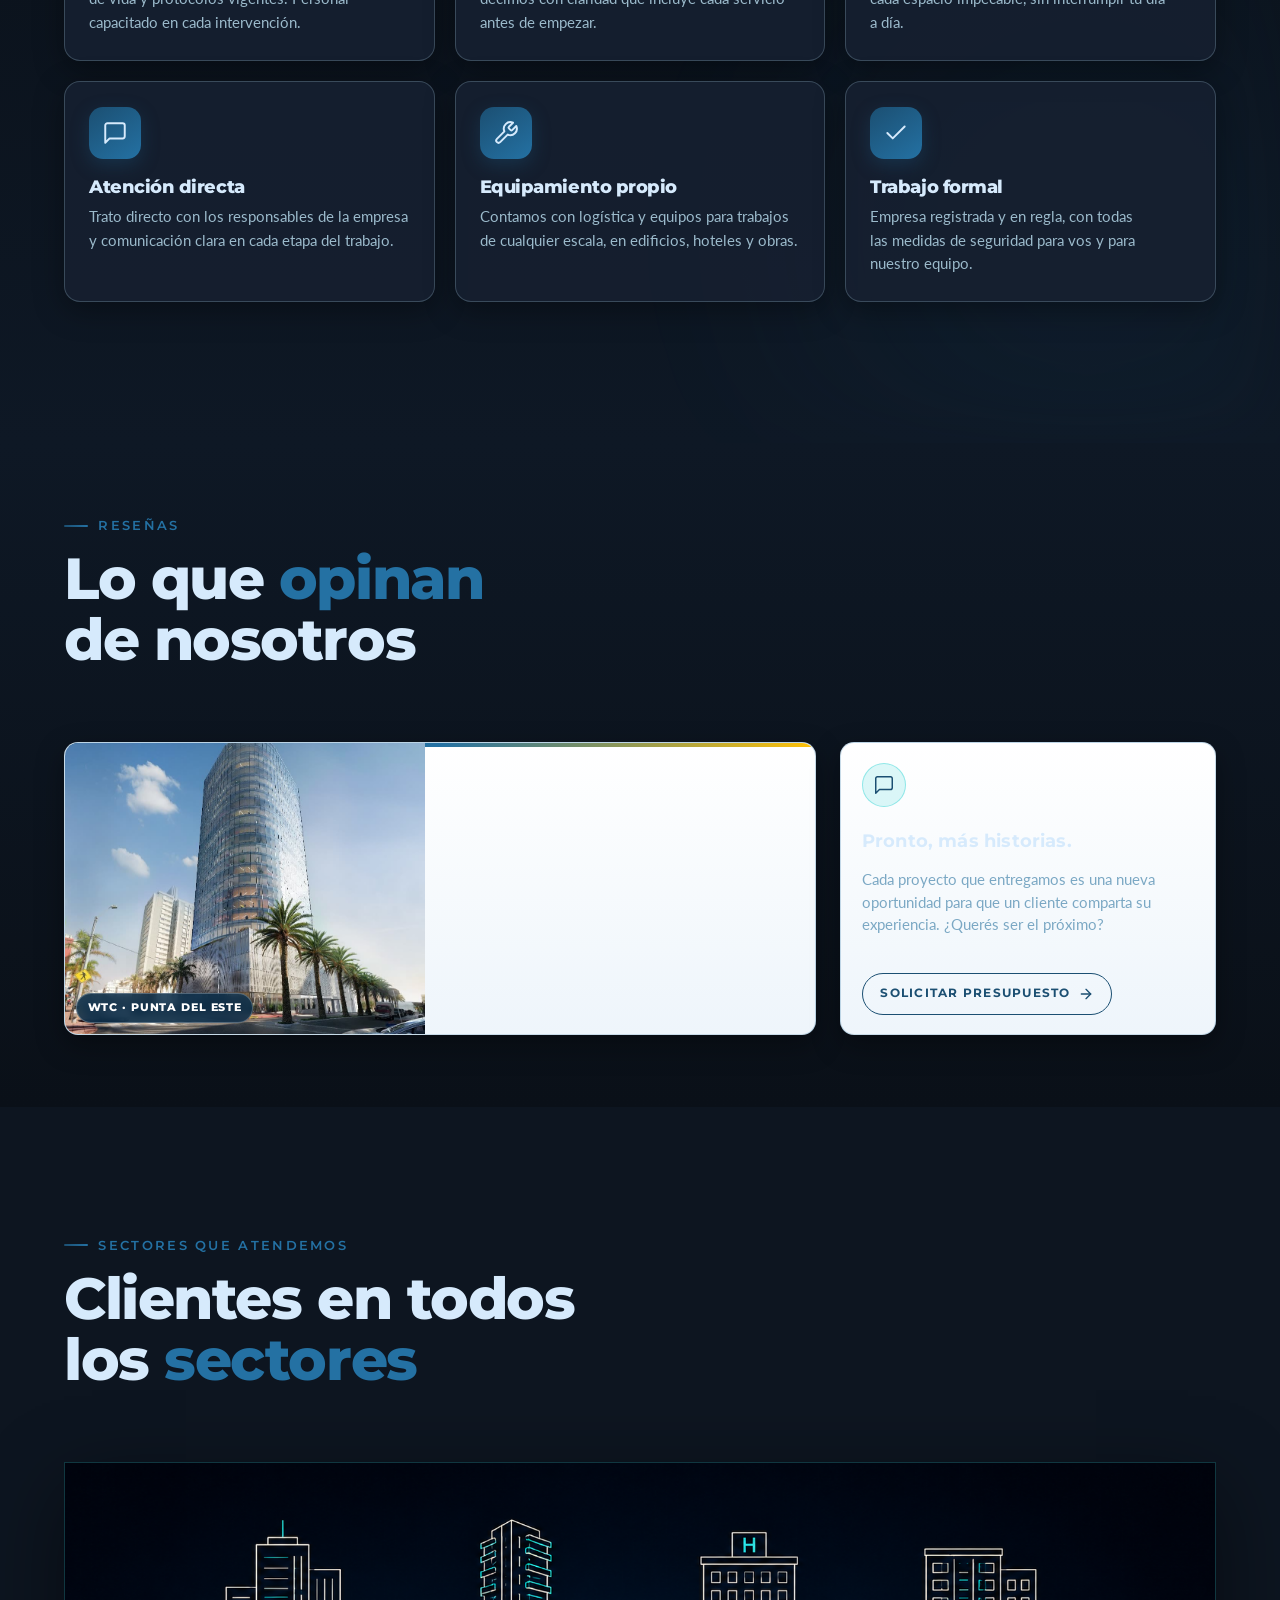
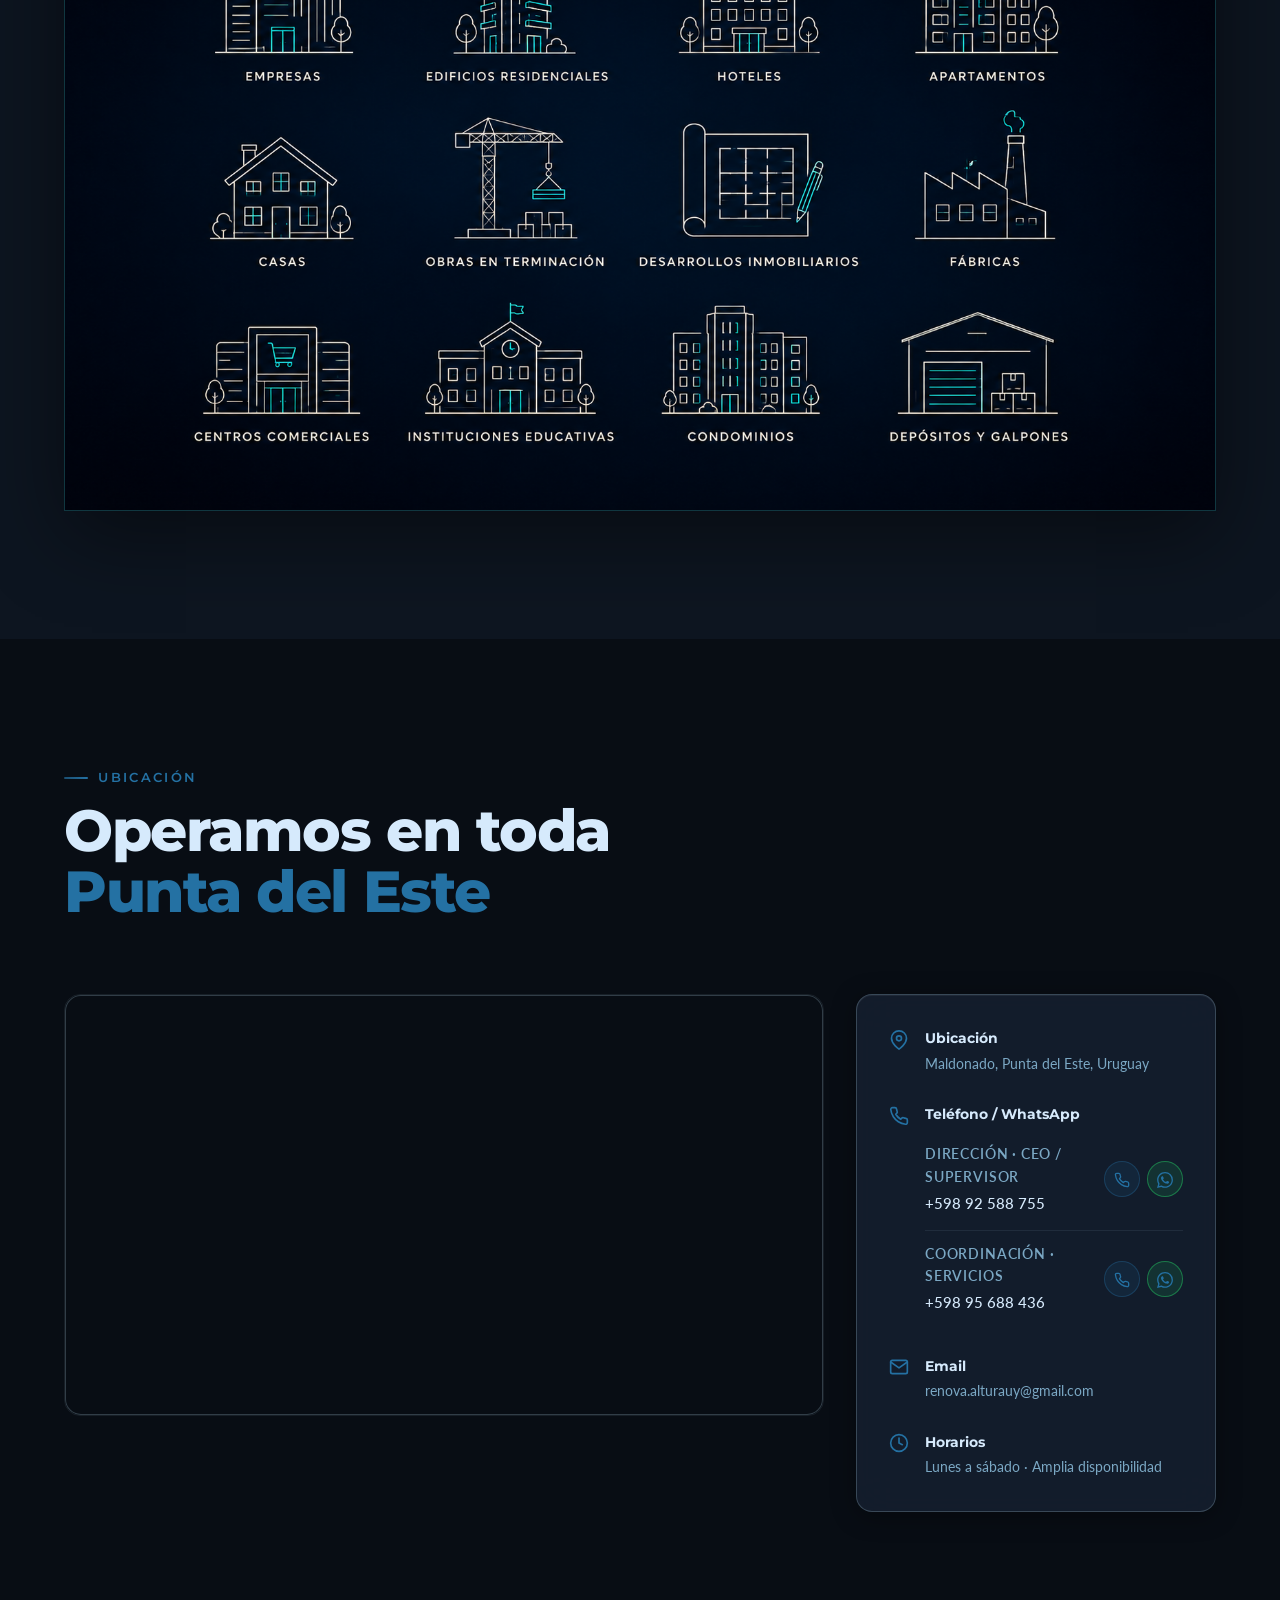
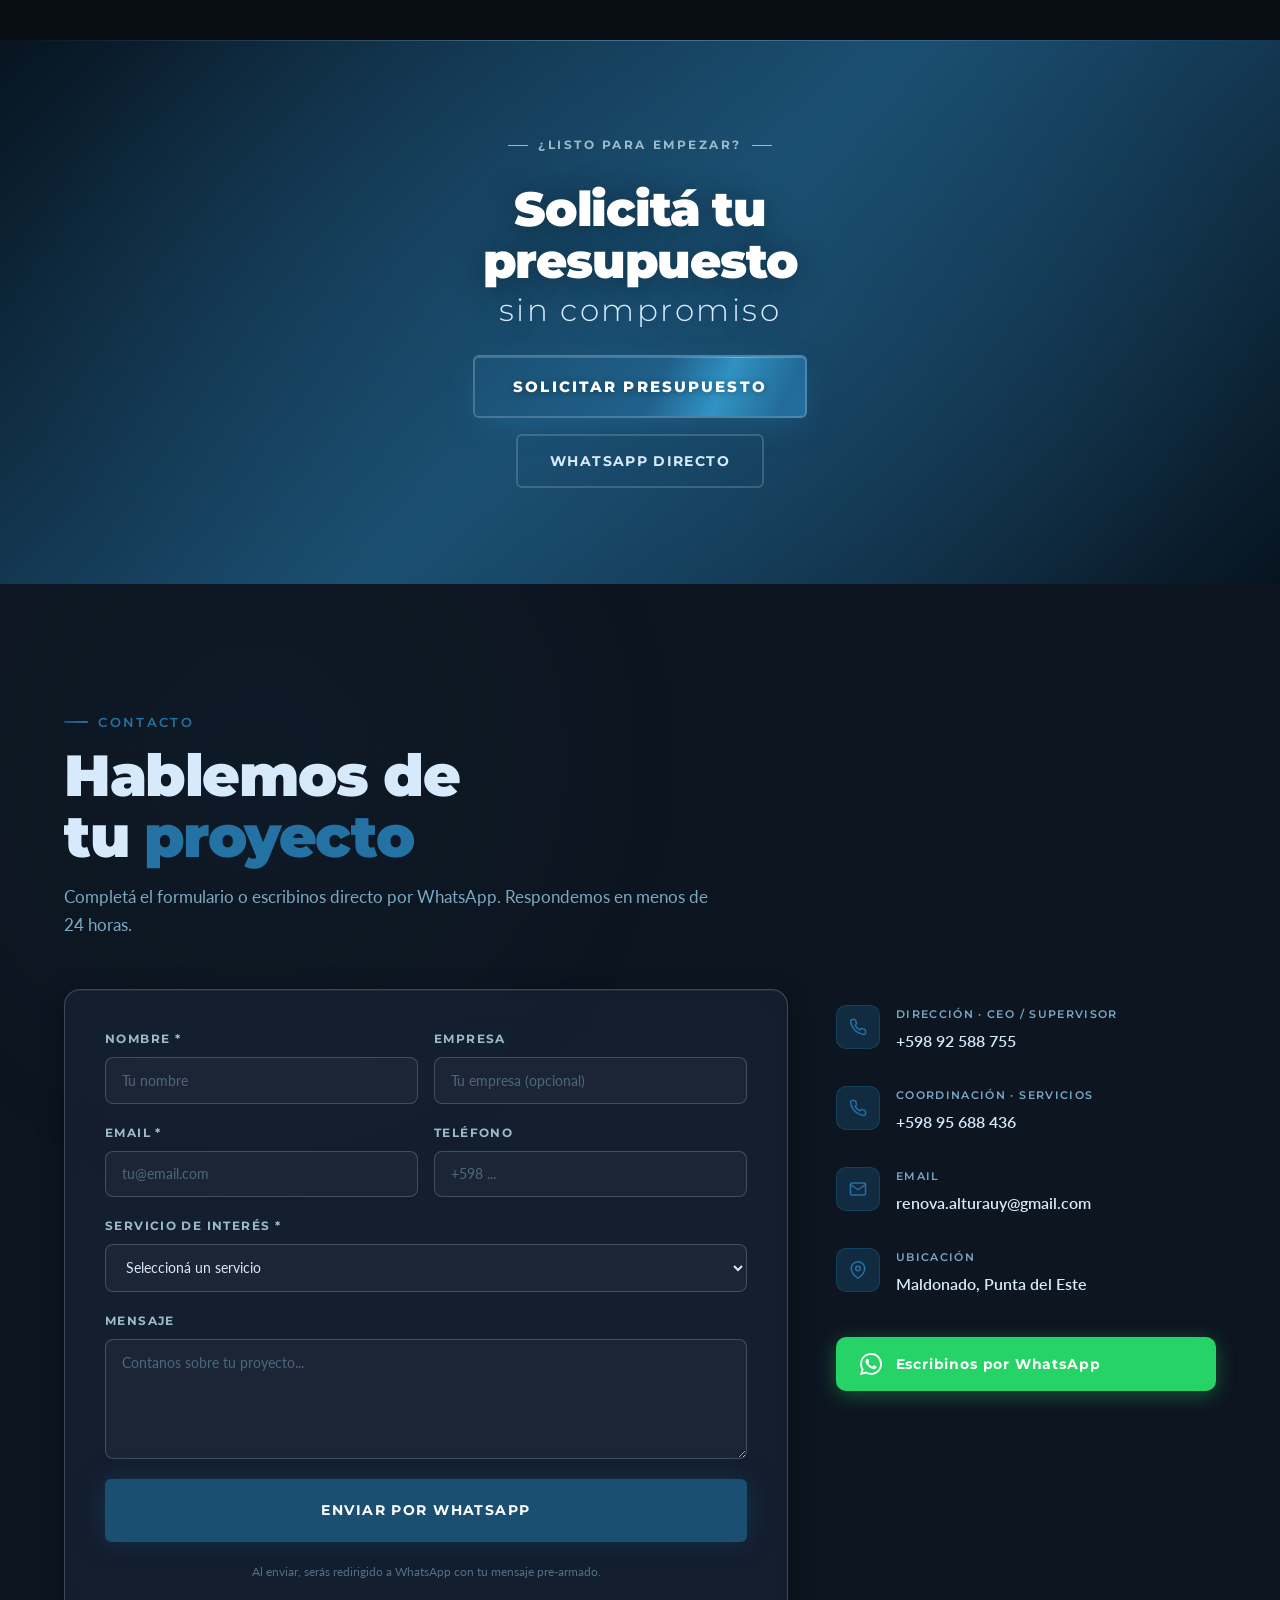
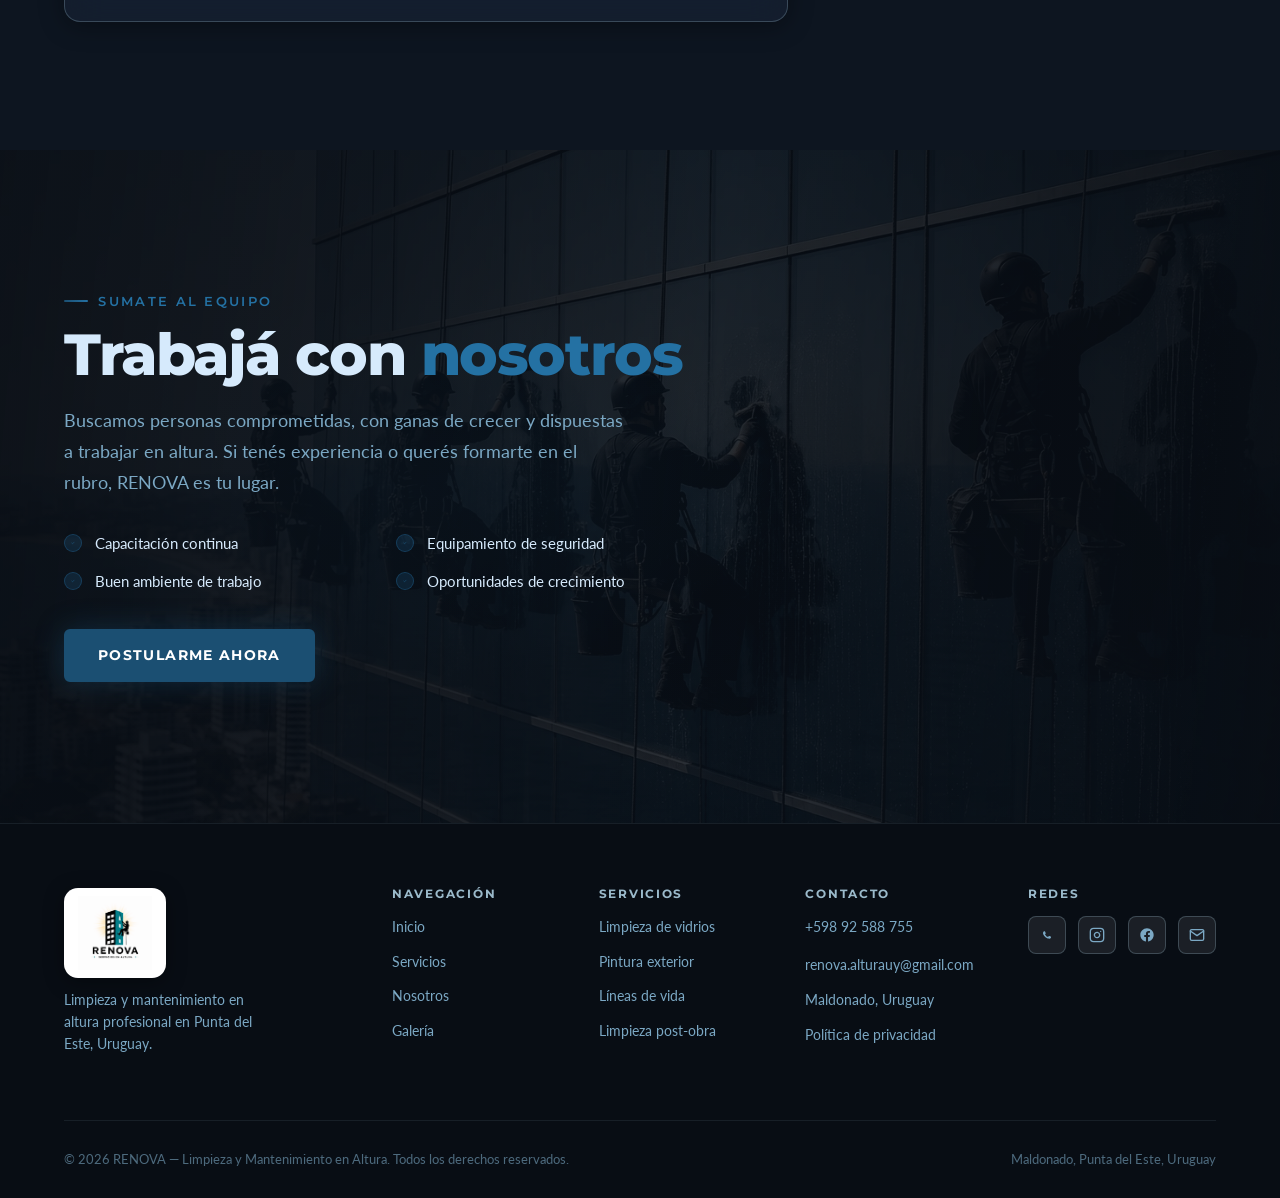
==== commit b31a73ee: "anonimato: quitar nombre de coordinador, foto del fundador e imagenes con rostro visible - Quita "An" ====
--- a/index.html
+++ b/index.html
@@ -308,7 +308,7 @@
   <!-- ═══ SERVICIOS ═══ -->
   <section id="servicios" class="services section">
     <div class="services-bg">
-      <img src="assets/img/galeria-7.jpg" alt="" loading="lazy">
+      <img src="assets/img/galeria-5.jpg" alt="" loading="lazy">
       <div class="services-bg-overlay"></div>
     </div>
 
@@ -544,7 +544,7 @@
       <div class="about-inner">
         <div class="about-images reveal">
           <div class="about-img-main">
-            <img src="assets/img/ceo-traje.jpg" alt="Fundador y CEO de RENOVA" loading="lazy">
+            <img src="assets/img/galeria-1.jpg" alt="Trabajo en altura con rappel en una torre de Punta del Este" loading="lazy">
           </div>
           <div class="about-img-accent glass-card">
             <img src="assets/img/galeria-2.jpg" alt="Equipo profesional RENOVA en acción" loading="lazy">
@@ -567,16 +567,6 @@
           <p class="about-text">
             Liderada por su <strong>fundador y CEO</strong>, nuestra misión es elevar los estándares del mantenimiento en altura con un enfoque profesional, seguro y orientado a resultados.
           </p>
-
-          <div class="about-ceo">
-            <div class="about-ceo-avatar-img">
-              <img src="assets/img/ceo-traje.jpg" alt="Fundador y CEO de RENOVA" loading="lazy">
-            </div>
-            <div class="about-ceo-info">
-              <strong>Fundador &amp; CEO</strong>
-              <span>Supervisor de operaciones</span>
-            </div>
-          </div>
         </div>
       </div>
     </div>
@@ -600,8 +590,8 @@
         </div>
         <!-- Coordinador -->
         <div class="team-chip">
-          <strong class="team-chip-name">Andrés González</strong>
-          <span class="team-chip-role">Coordinador de Servicios</span>
+          <strong class="team-chip-name">Coordinación de Servicios</strong>
+          <span class="team-chip-role">Gestión de obra y cuadrillas</span>
         </div>
         <!-- Equipo capacitado -->
         <div class="team-chip team-chip--more">
@@ -650,14 +640,6 @@
         <div class="gal-slide" data-gal-slide>
           <img src="assets/img/galeria-6.jpg" alt="Limpieza post-obra" loading="lazy">
           <div class="gallery-overlay"><span>Limpieza post-obra</span></div>
-        </div>
-        <div class="gal-slide" data-gal-slide>
-          <img src="assets/img/galeria-7.jpg" alt="Trabajos en torre" loading="lazy">
-          <div class="gallery-overlay"><span>Trabajos en torre</span></div>
-        </div>
-        <div class="gal-slide" data-gal-slide>
-          <img src="assets/img/galeria-8.jpg" alt="Instalación en altura" loading="lazy">
-          <div class="gallery-overlay"><span>Instalación en altura</span></div>
         </div>
         <div class="gal-slide" data-gal-slide>
           <img src="assets/img/galeria-11.jpg" alt="Precisión en altura" loading="lazy">
@@ -828,12 +810,12 @@
                 <a href="tel:+59892588755" class="phone-row-number">+598 92 588 755</a>
               </div>
               <div class="phone-row">
-                <span class="phone-row-label">Andrés González · Coordinador de Servicios</span>
+                <span class="phone-row-label">Coordinación · Servicios</span>
                 <div class="phone-row-actions">
-                  <a href="tel:+59895688436" class="phone-icon-btn" aria-label="Llamar a Andrés">
+                  <a href="tel:+59895688436" class="phone-icon-btn" aria-label="Llamar a coordinación">
                     <svg viewBox="0 0 24 24" fill="none" stroke="currentColor" stroke-width="2" stroke-linecap="round" stroke-linejoin="round"><path d="M22 16.92v3a2 2 0 0 1-2.18 2 19.79 19.79 0 0 1-8.63-3.07 19.5 19.5 0 0 1-6-6 19.79 19.79 0 0 1-3.07-8.67A2 2 0 0 1 4.11 2h3a2 2 0 0 1 2 1.72c.127.96.361 1.903.7 2.81a2 2 0 0 1-.45 2.11L8.09 9.91a16 16 0 0 0 6 6l1.27-1.27a2 2 0 0 1 2.11-.45c.907.339 1.85.573 2.81.7A2 2 0 0 1 22 16.92z"/></svg>
                   </a>
-                  <a href="https://wa.me/59895688436?text=Hola%20RENOVA%2C%20quiero%20solicitar%20un%20presupuesto." class="phone-icon-btn phone-icon-btn--wa" target="_blank" rel="noopener noreferrer" aria-label="WhatsApp Andrés">
+                  <a href="https://wa.me/59895688436?text=Hola%20RENOVA%2C%20quiero%20solicitar%20un%20presupuesto." class="phone-icon-btn phone-icon-btn--wa" target="_blank" rel="noopener noreferrer" aria-label="WhatsApp coordinación">
                     <svg viewBox="0 0 24 24" fill="currentColor"><path d="M17.472 14.382c-.297-.149-1.758-.867-2.03-.967-.273-.099-.471-.148-.67.15-.197.297-.767.966-.94 1.164-.173.199-.347.223-.644.075-.297-.15-1.255-.463-2.39-1.475-.883-.788-1.48-1.761-1.653-2.059-.173-.297-.018-.458.13-.606.134-.133.298-.347.446-.52.149-.174.198-.298.298-.497.099-.198.05-.371-.025-.52-.075-.149-.669-1.612-.916-2.207-.242-.579-.487-.5-.669-.51-.173-.008-.371-.01-.57-.01-.198 0-.52.074-.792.372-.272.297-1.04 1.016-1.04 2.479 0 1.462 1.065 2.875 1.213 3.074.149.198 2.096 3.2 5.077 4.487.709.306 1.262.489 1.694.625.712.227 1.36.195 1.871.118.571-.085 1.758-.719 2.006-1.413.248-.694.248-1.289.173-1.413-.074-.124-.272-.198-.57-.347m-5.421 7.403h-.004a9.87 9.87 0 01-5.031-1.378l-.361-.214-3.741.982.998-3.648-.235-.374a9.86 9.86 0 01-1.51-5.26c.001-5.45 4.436-9.884 9.888-9.884 2.64 0 5.122 1.03 6.988 2.898a9.825 9.825 0 012.893 6.994c-.003 5.45-4.437 9.884-9.885 9.884m8.413-18.297A11.815 11.815 0 0012.05 0C5.495 0 .16 5.335.157 11.892c0 2.096.547 4.142 1.588 5.945L.057 24l6.305-1.654a11.882 11.882 0 005.683 1.448h.005c6.554 0 11.89-5.335 11.893-11.893a11.821 11.821 0 00-3.48-8.413z"/></svg>
                   </a>
                 </div>
@@ -951,7 +933,7 @@
                 <svg viewBox="0 0 24 24" fill="none" stroke="currentColor" stroke-width="2" stroke-linecap="round" stroke-linejoin="round"><path d="M22 16.92v3a2 2 0 0 1-2.18 2 19.79 19.79 0 0 1-8.63-3.07 19.5 19.5 0 0 1-6-6 19.79 19.79 0 0 1-3.07-8.67A2 2 0 0 1 4.11 2h3a2 2 0 0 1 2 1.72c.127.96.361 1.903.7 2.81a2 2 0 0 1-.45 2.11L8.09 9.91a16 16 0 0 0 6 6l1.27-1.27a2 2 0 0 1 2.11-.45c.907.339 1.85.573 2.81.7A2 2 0 0 1 22 16.92z"/></svg>
               </div>
               <div>
-                <span class="contact-info-label">Andrés González · Coordinador de Servicios</span>
+                <span class="contact-info-label">Coordinación · Servicios</span>
                 <a href="tel:+59895688436" class="contact-info-value">+598 95 688 436</a>
               </div>
             </div>
